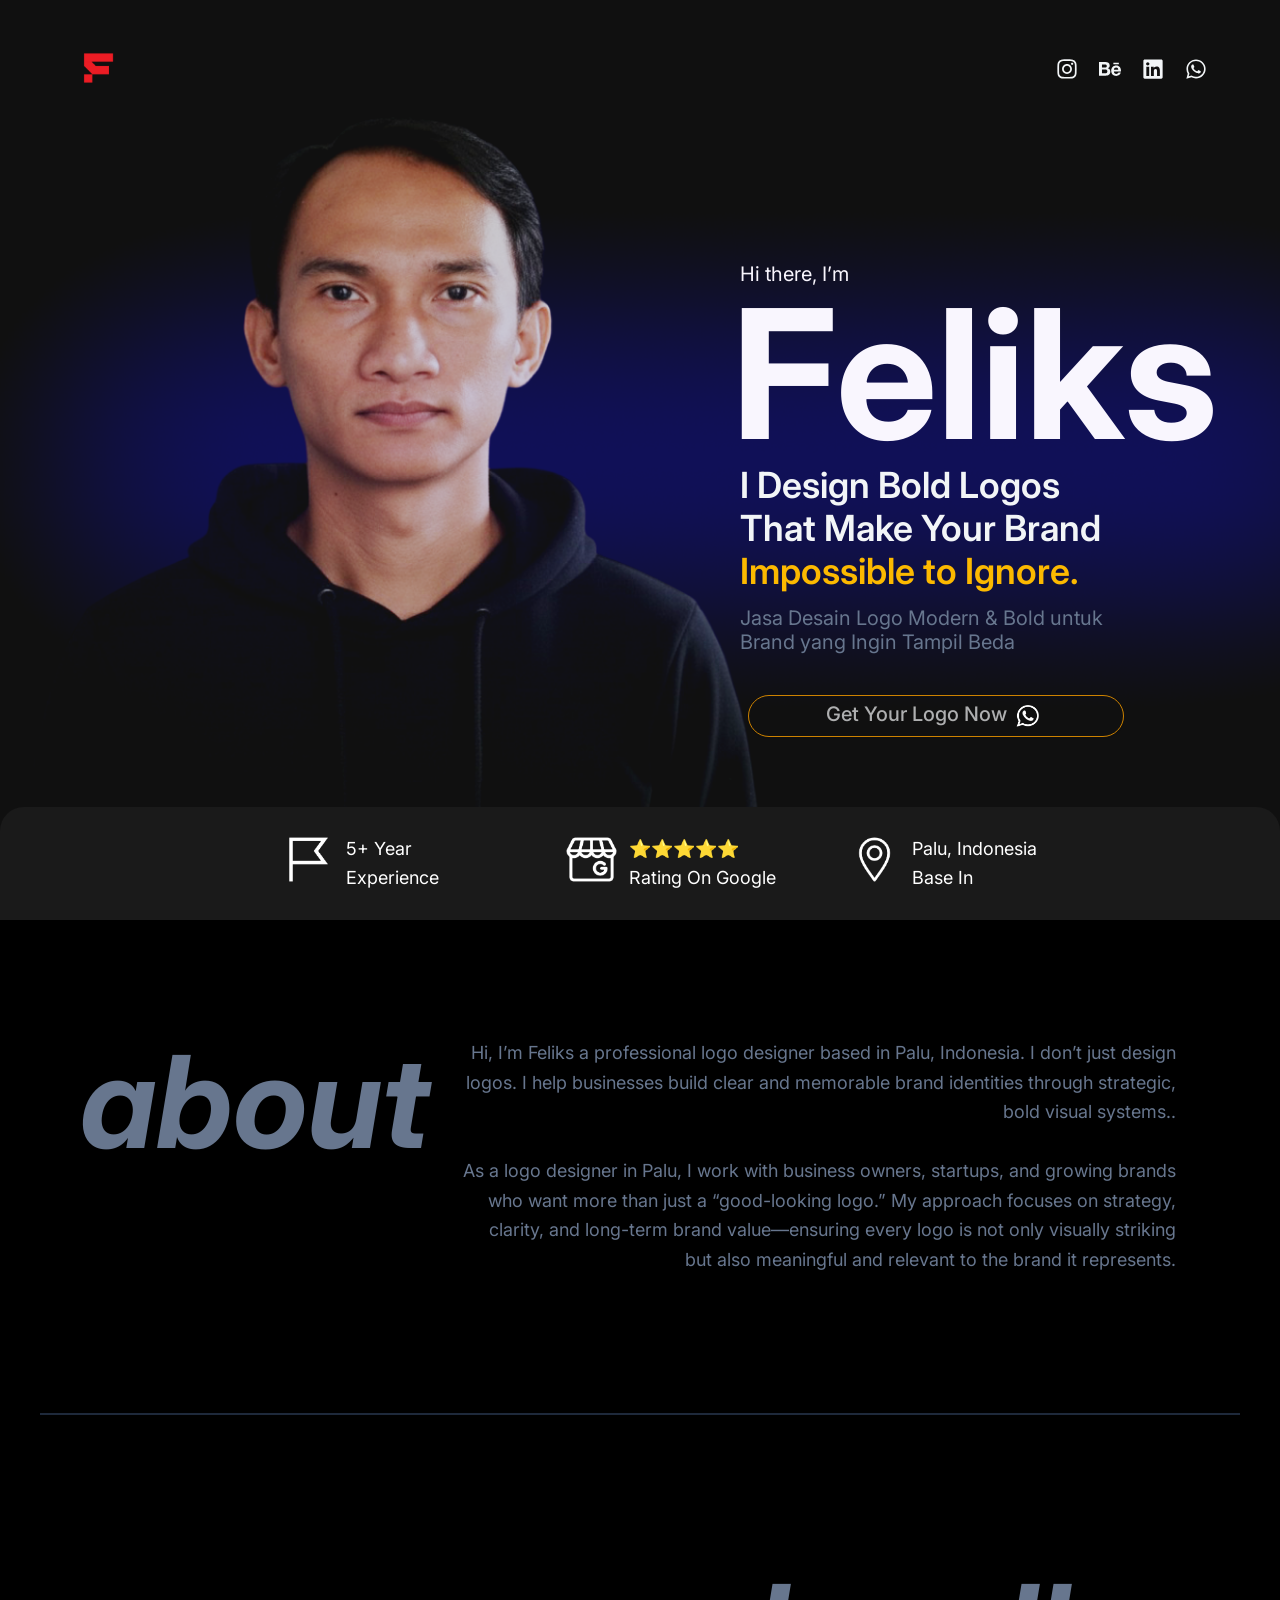
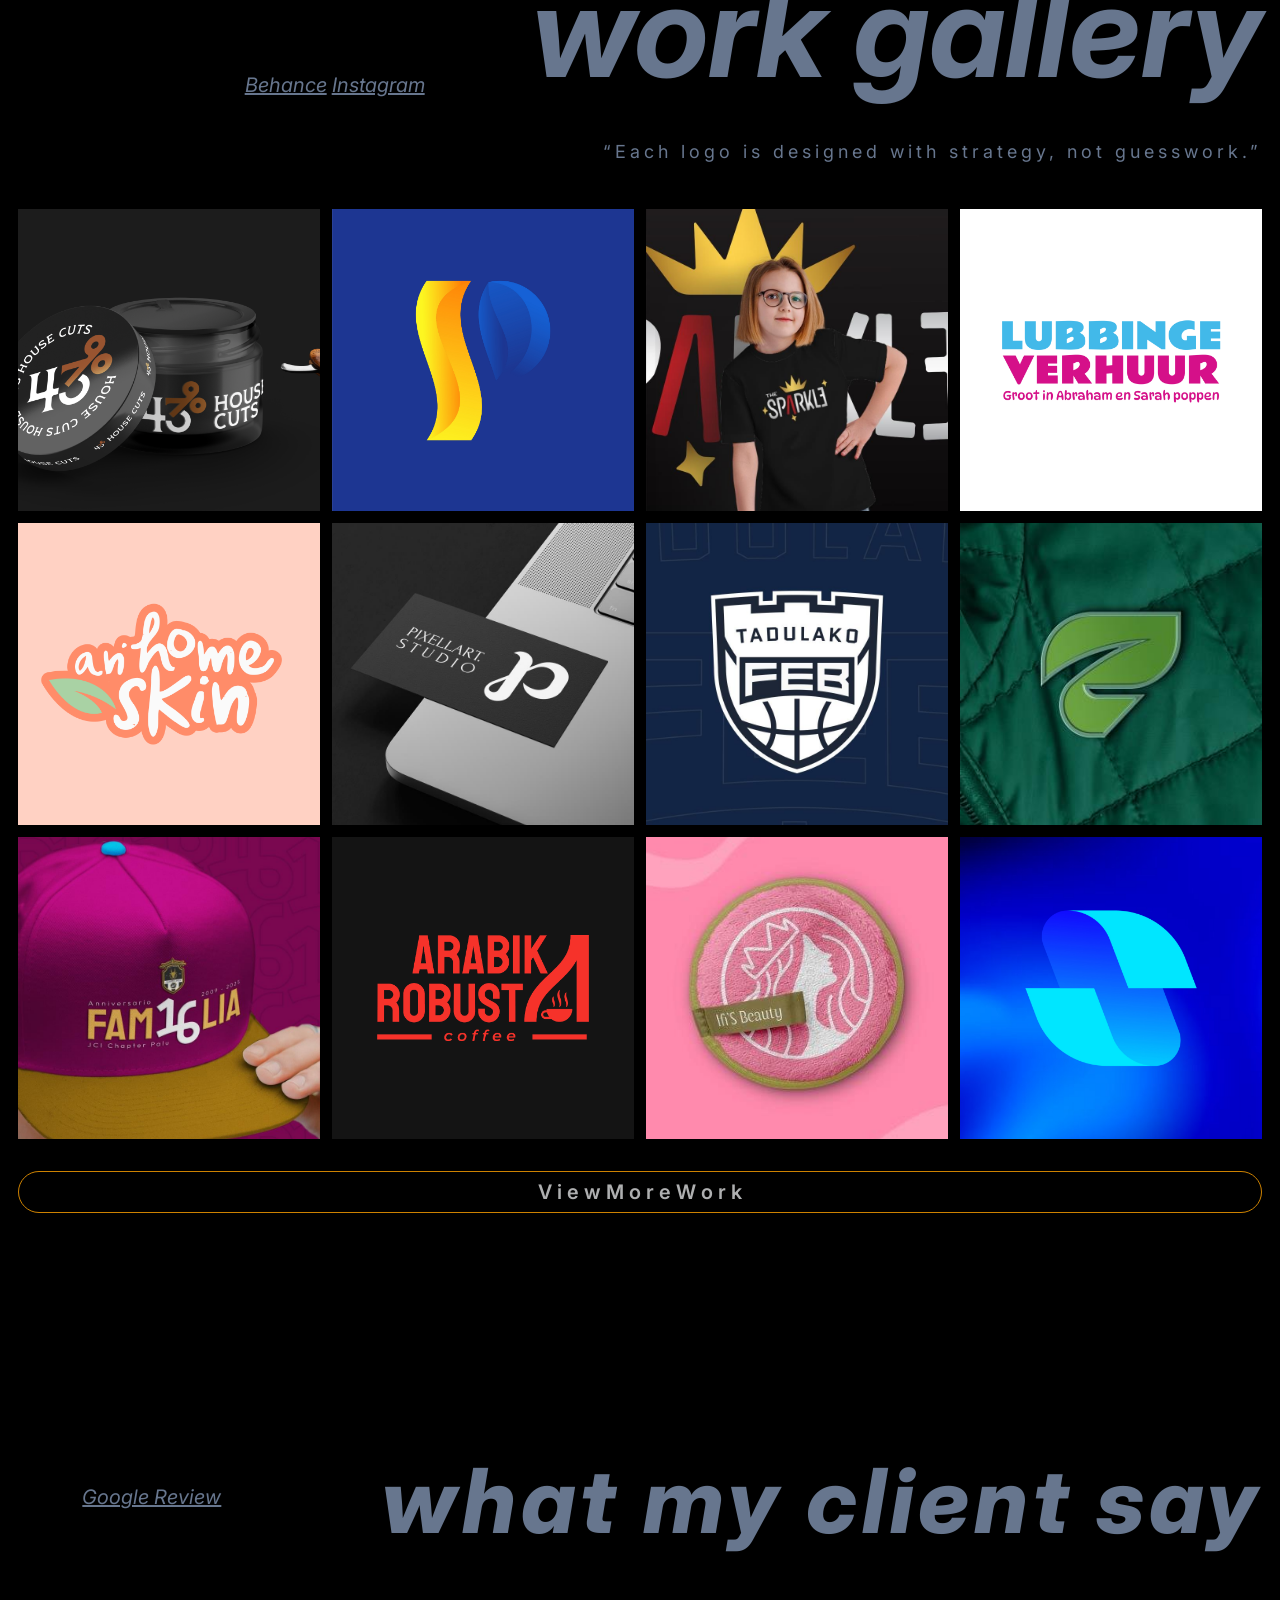
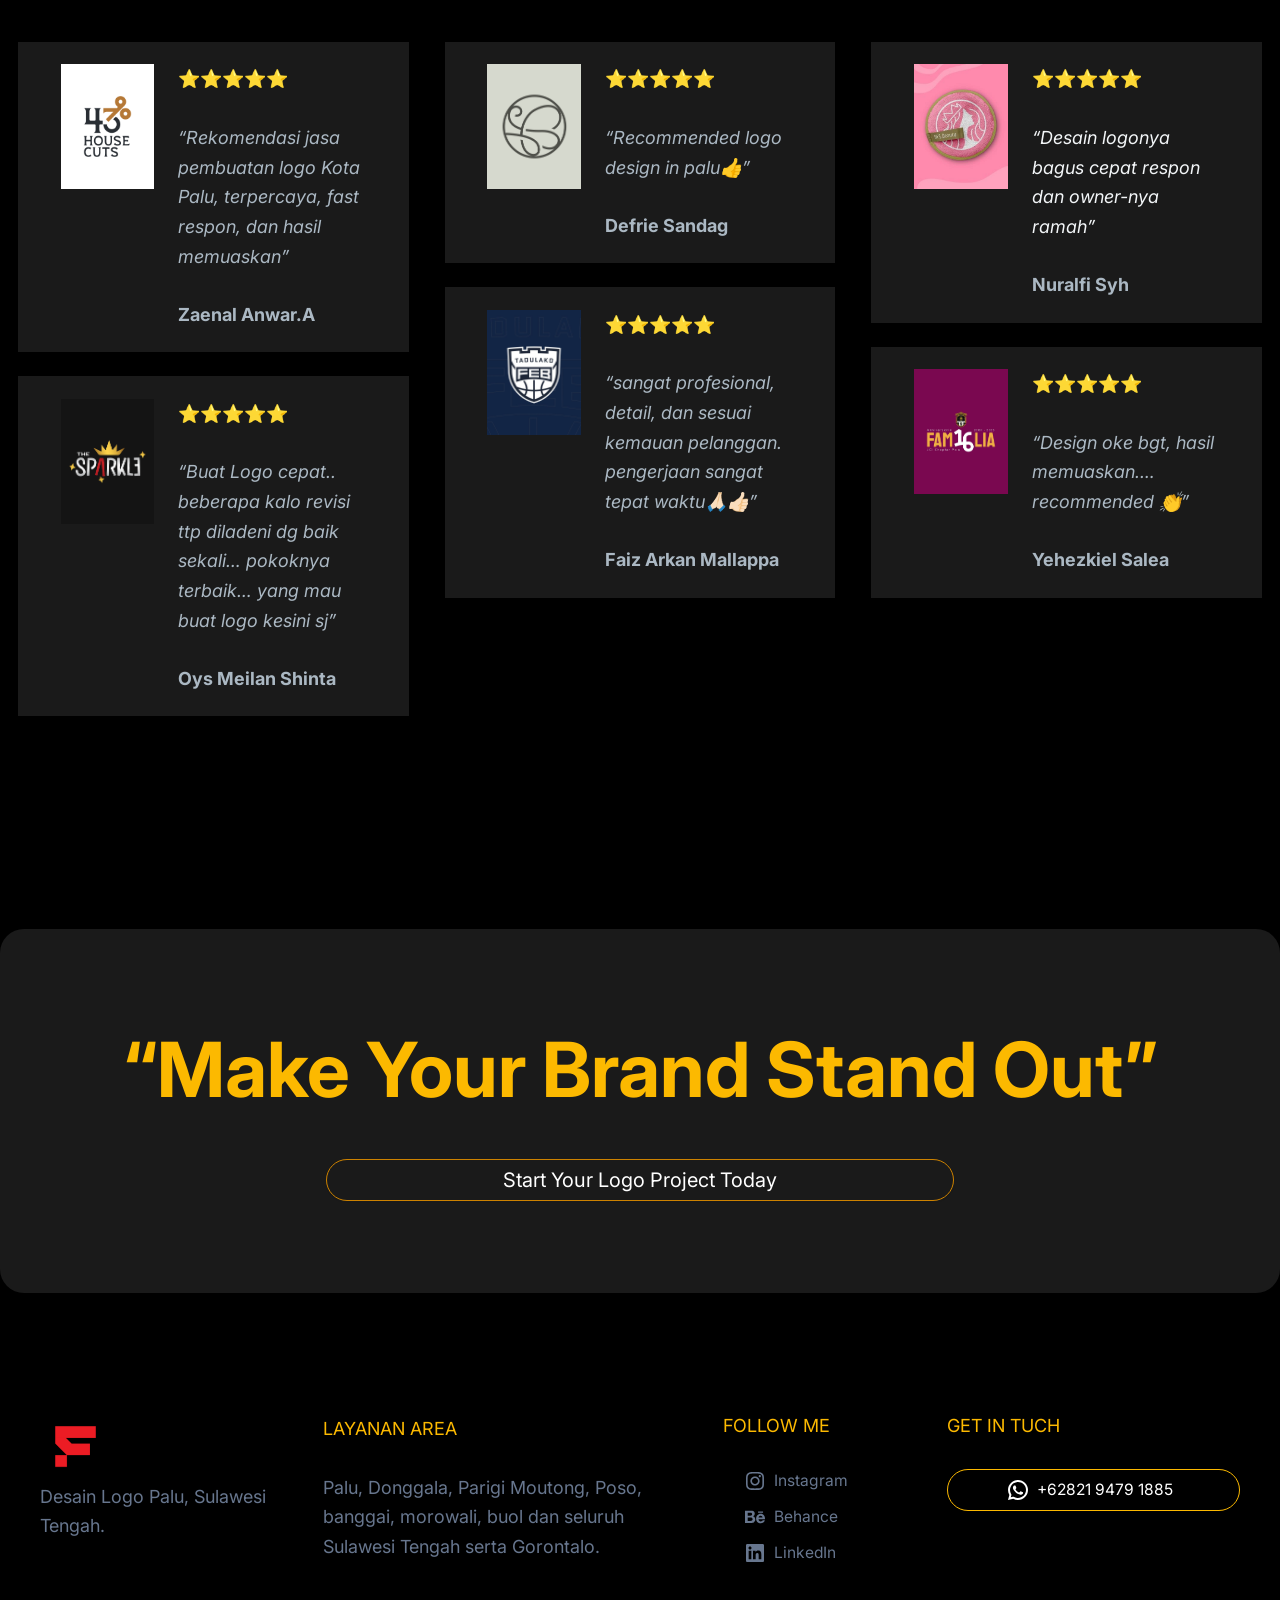
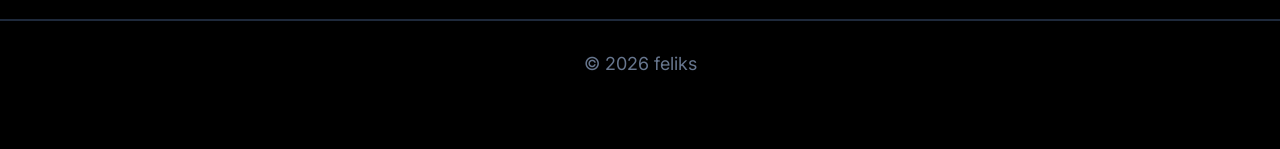
==== index.html @ 18ea3a6a "update index header margin" ====
<!DOCTYPE html>
<html lang="id-ID">

<!-- Mirrored from localhost/fel/ by HTTrack Website Copier/3.x [XR&CO'2014], Fri, 15 May 2026 23:50:57 GMT -->
<!-- Added by HTTrack --><meta http-equiv="content-type" content="text/html;charset=UTF-8" /><!-- /Added by HTTrack -->
<head>
	<meta charset="UTF-8"/>
	<meta name="viewport" content="width=device-width, initial-scale=1">

	<title>Jasa Desain Logo Palu | Modern, Simple & Bold | Feliks.id</title>
	
	<link rel="icon" href="/favicon.ico" sizes="any"/>
	<link rel="icon" type="image/svg+xml" href="/favicon.svg"/>
	<link rel="icon" type="image/png" sizes="32x32" href="/favicon-32x32.png" />
	<link rel="apple-touch-icon" sizes="180x180" href="/apple-touch-icon.png"/>
	<link rel="manifest" href="/site.webmanifest" />

	
	<meta name="google-site-verification" content="_glRzUdiRxlhLn7UKqgTKcojafdzuoWqF9M8leuVPno" />
	<meta name="theme-color" content="#C40018">

	<meta name="author" content="Feliks.id" />
	<meta name="application-name" content="Feliks.id" />
	<meta name="apple-mobile-web-app-title" content="Feliks.id" />
		
	<link rel="profile" href="https://gmpg.org/xfn/11"> 
	
<meta name='robots' content='max-image-preview:large' />
<link rel='dns-prefetch' href='http://fonts.googleapis.com/' />
<link href='https://fonts.googleapis.com/' rel='preconnect' />
<link href='https://fonts.gstatic.com/' crossorigin='anonymous' rel='preconnect' />
<link rel="alternate" type="application/rss+xml" title="feliks &raquo; Feed" href="#" />
<link rel="alternate" type="application/rss+xml" title="feliks &raquo; Comments Feed" href="#" />
<link rel="alternate" title="oEmbed (JSON)" type="application/json+oembed" href="wp-json/oembed/1.0/embed4f77.json?url=http%3A%2F%2Flocalhost%2Ffel%2F" />
<link rel="alternate" title="oEmbed (XML)" type="text/xml+oembed" href="wp-json/oembed/1.0/embedbe09?url=http%3A%2F%2Flocalhost%2Ffel%2F&amp;format=xml" />
<style id='wp-img-auto-sizes-contain-inline-css'>
img:is([sizes=auto i],[sizes^="auto," i]){contain-intrinsic-size:3000px 1500px}
/*# sourceURL=wp-img-auto-sizes-contain-inline-css */
</style>
<link rel='stylesheet' id='astra-theme-css-css' href='wp-content/themes/astra/assets/css/minified/main.min3940.css?ver=4.13.1' media='all' />
<style id='astra-theme-css-inline-css'>
:root{--ast-post-nav-space:0;--ast-container-default-xlg-padding:2.5em;--ast-container-default-lg-padding:2.5em;--ast-container-default-slg-padding:2em;--ast-container-default-md-padding:2.5em;--ast-container-default-sm-padding:2.5em;--ast-container-default-xs-padding:2.4em;--ast-container-default-xxs-padding:1.8em;--ast-code-block-background:#ECEFF3;--ast-comment-inputs-background:#F9FAFB;--ast-normal-container-width:1200px;--ast-narrow-container-width:750px;--ast-blog-title-font-weight:600;--ast-blog-meta-weight:600;--ast-global-color-primary:var(--ast-global-color-4);--ast-global-color-secondary:var(--ast-global-color-5);--ast-global-color-alternate-background:var(--ast-global-color-6);--ast-global-color-subtle-background:var(--ast-global-color-7);--ast-bg-style-guide:var( --ast-global-color-secondary,var(--ast-global-color-5) );--ast-shadow-style-guide:0px 0px 4px 0 #00000057;--ast-global-dark-bg-style:#fff;--ast-global-dark-lfs:#fbfbfb;--ast-widget-bg-color:#fafafa;--ast-wc-container-head-bg-color:#fbfbfb;--ast-title-layout-bg:#eeeeee;--ast-search-border-color:#e7e7e7;--ast-lifter-hover-bg:#e6e6e6;--ast-gallery-block-color:#000;--srfm-color-input-label:var(--ast-global-color-2);}html{font-size:112.5%;}a{color:var(--ast-global-color-3);}a:hover,a:focus{color:#e28700;}body,button,input,select,textarea,.ast-button,.ast-custom-button{font-family:'Inter',sans-serif;font-weight:inherit;font-size:18px;font-size:1rem;line-height:var(--ast-body-line-height,1.65);}blockquote{color:var(--ast-global-color-3);}h1,h2,h3,h4,h5,h6,.entry-content :where(h1,h2,h3,h4,h5,h6),.site-title,.site-title a{font-family:'Inter',sans-serif;font-weight:600;}.site-title{font-size:35px;font-size:1.9444444444444rem;display:none;}header .custom-logo-link img{max-width:51px;width:51px;}.astra-logo-svg{width:51px;}.site-header .site-description{font-size:15px;font-size:0.83333333333333rem;display:none;}.entry-title{font-size:20px;font-size:1.1111111111111rem;}.ast-blog-single-element.ast-taxonomy-container a{font-size:14px;font-size:0.77777777777778rem;}.ast-blog-meta-container{font-size:13px;font-size:0.72222222222222rem;}.archive .ast-article-post .ast-article-inner,.blog .ast-article-post .ast-article-inner,.archive .ast-article-post .ast-article-inner:hover,.blog .ast-article-post .ast-article-inner:hover{border-top-left-radius:6px;border-top-right-radius:6px;border-bottom-right-radius:6px;border-bottom-left-radius:6px;overflow:hidden;}h1,.entry-content :where(h1){font-size:64px;font-size:3.5555555555556rem;font-weight:600;font-family:'Inter',sans-serif;line-height:1.4em;}h2,.entry-content :where(h2){font-size:48px;font-size:2.6666666666667rem;font-weight:500;font-family:'Inter',sans-serif;line-height:1.3em;}h3,.entry-content :where(h3){font-size:24px;font-size:1.3333333333333rem;font-weight:500;font-family:'Inter',sans-serif;line-height:1.3em;}h4,.entry-content :where(h4){font-size:20px;font-size:1.1111111111111rem;line-height:1.2em;font-weight:600;font-family:'Inter',sans-serif;}h5,.entry-content :where(h5){font-size:18px;font-size:1rem;line-height:1.2em;font-weight:600;font-family:'Inter',sans-serif;}h6,.entry-content :where(h6){font-size:15px;font-size:0.83333333333333rem;line-height:1.25em;font-weight:600;font-family:'Inter',sans-serif;}::selection{background-color:var(--ast-global-color-0);color:#ffffff;}body,h1,h2,h3,h4,h5,h6,.entry-title a,.entry-content :where(h1,h2,h3,h4,h5,h6){color:var(--ast-global-color-3);}.tagcloud a:hover,.tagcloud a:focus,.tagcloud a.current-item{color:#ffffff;border-color:var(--ast-global-color-3);background-color:var(--ast-global-color-3);}input:focus,input[type="text"]:focus,input[type="email"]:focus,input[type="url"]:focus,input[type="password"]:focus,input[type="reset"]:focus,input[type="search"]:focus,textarea:focus{border-color:var(--ast-global-color-3);}input[type="radio"]:checked,input[type=reset],input[type="checkbox"]:checked,input[type="checkbox"]:hover:checked,input[type="checkbox"]:focus:checked,input[type=range]::-webkit-slider-thumb{border-color:var(--ast-global-color-3);background-color:var(--ast-global-color-3);box-shadow:none;}.site-footer a:hover + .post-count,.site-footer a:focus + .post-count{background:var(--ast-global-color-3);border-color:var(--ast-global-color-3);}.single .nav-links .nav-previous,.single .nav-links .nav-next{color:var(--ast-global-color-3);}.entry-meta,.entry-meta *{line-height:1.45;color:var(--ast-global-color-3);font-weight:600;}.entry-meta a:not(.ast-button):hover,.entry-meta a:not(.ast-button):hover *,.entry-meta a:not(.ast-button):focus,.entry-meta a:not(.ast-button):focus *,.page-links > .page-link,.page-links .page-link:hover,.post-navigation a:hover{color:#e28700;}#cat option,.secondary .calendar_wrap thead a,.secondary .calendar_wrap thead a:visited{color:var(--ast-global-color-3);}.secondary .calendar_wrap #today,.ast-progress-val span{background:var(--ast-global-color-3);}.secondary a:hover + .post-count,.secondary a:focus + .post-count{background:var(--ast-global-color-3);border-color:var(--ast-global-color-3);}.calendar_wrap #today > a{color:#ffffff;}.page-links .page-link,.single .post-navigation a{color:var(--ast-global-color-3);}.ast-search-menu-icon .search-form button.search-submit{padding:0 4px;}.ast-search-menu-icon form.search-form{padding-right:0;}.ast-header-search .ast-search-menu-icon.ast-dropdown-active .search-form,.ast-header-search .ast-search-menu-icon.ast-dropdown-active .search-field:focus{transition:all 0.2s;}.search-form input.search-field:focus{outline:none;}.ast-mobile-header-content .ast-builder-layout-element:not(.ast-builder-menu):not(.ast-header-divider-element),.ast-mobile-popup-content .ast-builder-layout-element:not(.ast-builder-menu):not(.ast-header-divider-element){padding:15px 20px;}.ast-search-menu-icon .search-form button.search-submit:focus,.ast-theme-transparent-header .ast-header-search .ast-dropdown-active .ast-icon,.ast-theme-transparent-header .ast-inline-search .search-field:focus .ast-icon{color:var(--ast-global-color-1);}.ast-desktop .ast-header-search .slide-search .search-form{border:2px solid var(--ast-global-color-0);}.ast-header-search .slide-search .search-field{background-color:var(--ast-global-dark-bg-style);}.ast-archive-title{color:var(--ast-global-color-2);}.widget-title{font-size:25px;font-size:1.3888888888889rem;color:var(--ast-global-color-2);}.ast-single-post .entry-content a,.ast-comment-content a:not(.ast-comment-edit-reply-wrap a){text-decoration:underline;}.ast-single-post .entry-content .uagb-tab a,.ast-single-post .entry-content .uagb-ifb-cta a,.ast-single-post .entry-content .uabb-module-content a,.ast-single-post .entry-content .uagb-post-grid a,.ast-single-post .entry-content .uagb-timeline a,.ast-single-post .entry-content .uagb-toc__wrap a,.ast-single-post .entry-content .uagb-taxomony-box a,.entry-content .wp-block-latest-posts > li > a,.ast-single-post .entry-content .wp-block-file__button,a.ast-post-filter-single,.ast-single-post .ast-comment-content .comment-reply-link,.ast-single-post .ast-comment-content .comment-edit-link{text-decoration:none;}.ast-search-menu-icon.slide-search a:focus-visible:focus-visible,.astra-search-icon:focus-visible,#close:focus-visible,a:focus-visible,.ast-menu-toggle:focus-visible,.site .skip-link:focus-visible,.wp-block-loginout input:focus-visible,.wp-block-search.wp-block-search__button-inside .wp-block-search__inside-wrapper,.ast-header-navigation-arrow:focus-visible,.ast-orders-table__row .ast-orders-table__cell:focus-visible,a#ast-apply-coupon:focus-visible,#ast-apply-coupon:focus-visible,#close:focus-visible,.button.search-submit:focus-visible,#search_submit:focus,.normal-search:focus-visible,.ast-header-account-wrap:focus-visible,.astra-cart-drawer-close:focus,.ast-single-variation:focus,.ast-button:focus,.ast-builder-button-wrap:has(.ast-custom-button-link:focus),.ast-builder-button-wrap .ast-custom-button-link:focus{outline-style:dotted;outline-color:inherit;outline-width:thin;}input:focus,input[type="text"]:focus,input[type="email"]:focus,input[type="url"]:focus,input[type="password"]:focus,input[type="reset"]:focus,input[type="search"]:focus,input[type="number"]:focus,textarea:focus,.wp-block-search__input:focus,[data-section="section-header-mobile-trigger"] .ast-button-wrap .ast-mobile-menu-trigger-minimal:focus,.ast-mobile-popup-drawer.active .menu-toggle-close:focus,#ast-scroll-top:focus,#coupon_code:focus,#ast-coupon-code:focus{border-style:dotted;border-color:inherit;border-width:thin;}input{outline:none;}.site-logo-img img{ transition:all 0.2s linear;}body .ast-oembed-container *{position:absolute;top:0;width:100%;height:100%;left:0;}body .wp-block-embed-pocket-casts .ast-oembed-container *{position:unset;}.ast-single-post-featured-section + article {margin-top: 2em;}.site-content .ast-single-post-featured-section img {width: 100%;overflow: hidden;object-fit: cover;}.ast-separate-container .site-content .ast-single-post-featured-section + article {margin-top: -80px;z-index: 9;position: relative;border-radius: 4px;}@media (min-width: 922px) {.ast-no-sidebar .site-content .ast-article-image-container--wide {margin-left: -120px;margin-right: -120px;max-width: unset;width: unset;}.ast-left-sidebar .site-content .ast-article-image-container--wide,.ast-right-sidebar .site-content .ast-article-image-container--wide {margin-left: -10px;margin-right: -10px;}.site-content .ast-article-image-container--full {margin-left: calc( -50vw + 50%);margin-right: calc( -50vw + 50%);max-width: 100vw;width: 100vw;}.ast-left-sidebar .site-content .ast-article-image-container--full,.ast-right-sidebar .site-content .ast-article-image-container--full {margin-left: -10px;margin-right: -10px;max-width: inherit;width: auto;}}.site > .ast-single-related-posts-container {margin-top: 0;}@media (min-width: 922px) {.ast-desktop .ast-container--narrow {max-width: var(--ast-narrow-container-width);margin: 0 auto;}}input[type="text"],input[type="number"],input[type="email"],input[type="url"],input[type="password"],input[type="search"],input[type=reset],input[type=tel],input[type=date],select,textarea{font-size:16px;font-style:normal;font-weight:400;line-height:24px;width:100%;padding:12px 16px;border-radius:4px;box-shadow:0px 1px 2px 0px rgba(0,0,0,0.05);color:var(--ast-form-input-text,#475569);}input[type="text"],input[type="number"],input[type="email"],input[type="url"],input[type="password"],input[type="search"],input[type=reset],input[type=tel],input[type=date],select{height:40px;}input[type="date"]{border-width:1px;border-style:solid;border-color:var(--ast-border-color);background:var( --ast-global-color-secondary,var(--ast-global-color-5) );}input[type="text"]:focus,input[type="number"]:focus,input[type="email"]:focus,input[type="url"]:focus,input[type="password"]:focus,input[type="search"]:focus,input[type=reset]:focus,input[type="tel"]:focus,input[type="date"]:focus,select:focus,textarea:focus{border-color:#046BD2;box-shadow:none;outline:none;color:var(--ast-form-input-focus-text,#475569);}label,legend{color:var(--ast-global-color-2,#111827 );font-size:14px;font-style:normal;font-weight:500;line-height:20px;}select{padding:6px 10px;}fieldset{padding:30px;border-radius:4px;}button,.ast-button,.button,input[type="button"],input[type="reset"],input[type="submit"],a:where(.wp-block-button__link){border-radius:4px;box-shadow:0px 1px 2px 0px rgba(0,0,0,0.05);}:root{--ast-comment-inputs-background:#FFF;}::placeholder{color:var(--ast-form-field-color,#9CA3AF);}::-ms-input-placeholder{color:var(--ast-form-field-color,#9CA3AF);}@media (max-width:921.9px){#ast-desktop-header{display:none;}}@media (min-width:922px){#ast-mobile-header{display:none;}}.wp-block-buttons.aligncenter{justify-content:center;}@media (max-width:921px){.ast-theme-transparent-header #primary,.ast-theme-transparent-header #secondary{padding:0;}}@media (max-width:921px){.ast-plain-container.ast-no-sidebar #primary{padding:0;}}.ast-plain-container.ast-no-sidebar #primary{margin-top:0;margin-bottom:0;}.wp-block-button.is-style-outline .wp-block-button__link{border-color:#cecb18;border-top-width:1px;border-right-width:1px;border-bottom-width:1px;border-left-width:1px;}div.wp-block-button.is-style-outline > .wp-block-button__link:not(.has-text-color),div.wp-block-button.wp-block-button__link.is-style-outline:not(.has-text-color){color:#cecb18;}.wp-block-button.is-style-outline .wp-block-button__link:hover,.wp-block-buttons .wp-block-button.is-style-outline .wp-block-button__link:focus,.wp-block-buttons .wp-block-button.is-style-outline > .wp-block-button__link:not(.has-text-color):hover,.wp-block-buttons .wp-block-button.wp-block-button__link.is-style-outline:not(.has-text-color):hover{color:var(--ast-global-color-2);background-color:#ffba00;border-color:#ffba00;}.post-page-numbers.current .page-link,.ast-pagination .page-numbers.current{color:#ffffff;border-color:var(--ast-global-color-0);background-color:var(--ast-global-color-0);}.wp-block-button.is-style-outline .wp-block-button__link{border-top-width:1px;border-right-width:1px;border-bottom-width:1px;border-left-width:1px;}.wp-block-buttons .wp-block-button.is-style-outline .wp-block-button__link.wp-element-button,.ast-outline-button,.wp-block-uagb-buttons-child .uagb-buttons-repeater.ast-outline-button{border-color:#cd8200;border-top-width:1px;border-right-width:1px;border-bottom-width:1px;border-left-width:1px;font-family:inherit;font-weight:600;font-size:20px;font-size:1.1111111111111rem;line-height:1em;padding-top:10px;padding-right:20px;padding-bottom:10px;padding-left:20px;border-top-left-radius:30px;border-top-right-radius:30px;border-bottom-right-radius:30px;border-bottom-left-radius:30px;}.wp-block-buttons .wp-block-button.is-style-outline > .wp-block-button__link:not(.has-text-color),.wp-block-buttons .wp-block-button.wp-block-button__link.is-style-outline:not(.has-text-color),.ast-outline-button{color:#aeafb0;}.wp-block-button.is-style-outline .wp-block-button__link:hover,.wp-block-buttons .wp-block-button.is-style-outline .wp-block-button__link:focus,.wp-block-buttons .wp-block-button.is-style-outline > .wp-block-button__link:not(.has-text-color):hover,.wp-block-buttons .wp-block-button.wp-block-button__link.is-style-outline:not(.has-text-color):hover,.ast-outline-button:hover,.ast-outline-button:focus,.wp-block-uagb-buttons-child .uagb-buttons-repeater.ast-outline-button:hover,.wp-block-uagb-buttons-child .uagb-buttons-repeater.ast-outline-button:focus{color:var(--ast-global-color-8);background-color:#f5ba07;border-color:#ffba00;}.ast-single-post .entry-content a.ast-outline-button,.ast-single-post .entry-content .is-style-outline>.wp-block-button__link{text-decoration:none;}.wp-block-button .wp-block-button__link.wp-element-button.is-style-outline:not(.has-background),.wp-block-button.is-style-outline>.wp-block-button__link.wp-element-button:not(.has-background),.ast-outline-button{background-color:transparent;}.uagb-buttons-repeater.ast-outline-button{border-radius:9999px;}.entry-content[data-ast-blocks-layout] > figure{margin-bottom:1em;}h1.widget-title{font-weight:600;}h2.widget-title{font-weight:500;}h3.widget-title{font-weight:500;}body .wp-block-cover:not(.has-text-color.has-link-color) p{color:var(--ast-global-color-3);}#page{display:flex;flex-direction:column;min-height:100vh;}.ast-404-layout-1 h1.page-title{color:var(--ast-global-color-2);}.single .post-navigation a{line-height:1em;height:inherit;}.error-404 .page-sub-title{font-size:1.5rem;font-weight:inherit;}.search .site-content .content-area .search-form{margin-bottom:0;}#page .site-content{flex-grow:1;}.widget{margin-bottom:1.25em;}#secondary li{line-height:1.5em;}#secondary .wp-block-group h2{margin-bottom:0.7em;}#secondary h2{font-size:1.7rem;}.ast-separate-container .ast-article-post,.ast-separate-container .ast-article-single,.ast-separate-container .comment-respond{padding:3em;}.ast-separate-container .ast-article-single .ast-article-single{padding:0;}.ast-article-single .wp-block-post-template-is-layout-grid{padding-left:0;}.ast-separate-container .comments-title,.ast-narrow-container .comments-title{padding:1.5em 2em;}.ast-page-builder-template .comment-form-textarea,.ast-comment-formwrap .ast-grid-common-col{padding:0;}.ast-comment-formwrap{padding:0;display:inline-flex;column-gap:20px;width:100%;margin-left:0;margin-right:0;}.comments-area textarea#comment:focus,.comments-area textarea#comment:active,.comments-area .ast-comment-formwrap input[type="text"]:focus,.comments-area .ast-comment-formwrap input[type="text"]:active {box-shadow:none;outline:none;}.archive.ast-page-builder-template .entry-header{margin-top:2em;}.ast-page-builder-template .ast-comment-formwrap{width:100%;}.entry-title{margin-bottom:0.6em;}.ast-archive-description p{font-size:inherit;font-weight:inherit;line-height:inherit;}.ast-separate-container .ast-comment-list li.depth-1,.hentry{margin-bottom:1.5em;}.site-content section.ast-archive-description{margin-bottom:2em;}@media (min-width:921px){.ast-left-sidebar.ast-page-builder-template #secondary,.archive.ast-right-sidebar.ast-page-builder-template .site-main{padding-left:20px;padding-right:20px;}}@media (max-width:544px){.ast-comment-formwrap.ast-row{column-gap:10px;display:inline-block;}#ast-commentform .ast-grid-common-col{position:relative;width:100%;}}@media (min-width:1201px){.ast-separate-container .ast-article-post,.ast-separate-container .ast-article-single,.ast-separate-container .ast-author-box,.ast-separate-container .ast-404-layout-1,.ast-separate-container .no-results{padding:3em;}}@media (max-width:921px){.ast-left-sidebar #content > .ast-container{display:flex;flex-direction:column-reverse;width:100%;}}@media (min-width:922px){.ast-separate-container.ast-right-sidebar #primary,.ast-separate-container.ast-left-sidebar #primary{border:0;}.search-no-results.ast-separate-container #primary{margin-bottom:4em;}}.wp-block-button .wp-block-button__link{color:#f3d80f;}.wp-block-button .wp-block-button__link:hover,.wp-block-button .wp-block-button__link:focus{color:var(--ast-global-color-2);background-color:#ffba00;border-color:#ffba00;}.wp-block-button .wp-block-button__link,.wp-block-search .wp-block-search__button,body .wp-block-file .wp-block-file__button{border-style:solid;border-top-width:1px;border-right-width:1px;border-left-width:1px;border-bottom-width:1px;border-color:#cecb18;background-color:transparent;color:#f3d80f;font-family:inherit;font-weight:600;line-height:1em;font-size:20px;font-size:1.1111111111111rem;border-top-left-radius:3px;border-top-right-radius:3px;border-bottom-right-radius:3px;border-bottom-left-radius:3px;padding-top:10px;padding-right:20px;padding-bottom:10px;padding-left:20px;}.ast-single-post .entry-content .wp-block-button .wp-block-button__link,.ast-single-post .entry-content .wp-block-search .wp-block-search__button,body .entry-content .wp-block-file .wp-block-file__button{text-decoration:none;}.menu-toggle,button,.ast-button,.ast-custom-button,.button,input#submit,input[type="button"],input[type="submit"],input[type="reset"],#comments .submit,.search .search-submit,form[CLASS*="wp-block-search__"].wp-block-search .wp-block-search__inside-wrapper .wp-block-search__button,body .wp-block-file .wp-block-file__button,.search .search-submit{border-style:solid;border-top-width:1px;border-right-width:1px;border-left-width:1px;border-bottom-width:1px;color:#f3d80f;border-color:#cecb18;background-color:transparent;padding-top:10px;padding-right:20px;padding-bottom:10px;padding-left:20px;font-family:inherit;font-weight:600;font-size:20px;font-size:1.1111111111111rem;line-height:1em;border-top-left-radius:3px;border-top-right-radius:3px;border-bottom-right-radius:3px;border-bottom-left-radius:3px;}button:focus,.menu-toggle:hover,button:hover,.ast-button:hover,.ast-custom-button:hover .button:hover,.ast-custom-button:hover ,input[type=reset]:hover,input[type=reset]:focus,input#submit:hover,input#submit:focus,input[type="button"]:hover,input[type="button"]:focus,input[type="submit"]:hover,input[type="submit"]:focus,form[CLASS*="wp-block-search__"].wp-block-search .wp-block-search__inside-wrapper .wp-block-search__button:hover,form[CLASS*="wp-block-search__"].wp-block-search .wp-block-search__inside-wrapper .wp-block-search__button:focus,body .wp-block-file .wp-block-file__button:hover,body .wp-block-file .wp-block-file__button:focus{color:var(--ast-global-color-2);background-color:#ffba00;border-color:#ffba00;}form[CLASS*="wp-block-search__"].wp-block-search .wp-block-search__inside-wrapper .wp-block-search__button.has-icon{padding-top:calc(10px - 3px);padding-right:calc(20px - 3px);padding-bottom:calc(10px - 3px);padding-left:calc(20px - 3px);}@media (max-width:921px){.ast-mobile-header-stack .main-header-bar .ast-search-menu-icon{display:inline-block;}.ast-header-break-point.ast-header-custom-item-outside .ast-mobile-header-stack .main-header-bar .ast-search-icon{margin:0;}.ast-comment-avatar-wrap img{max-width:2.5em;}.ast-comment-meta{padding:0 1.8888em 1.3333em;}}@media (min-width:544px){.ast-container{max-width:100%;}}@media (max-width:544px){.ast-separate-container .ast-article-post,.ast-separate-container .ast-article-single,.ast-separate-container .comments-title,.ast-separate-container .ast-archive-description{padding:1.5em 1em;}.ast-separate-container #content .ast-container{padding-left:0.54em;padding-right:0.54em;}.ast-separate-container .ast-comment-list .bypostauthor{padding:.5em;}.ast-search-menu-icon.ast-dropdown-active .search-field{width:170px;}} #ast-mobile-header .ast-site-header-cart-li a{pointer-events:none;}.ast-separate-container{background-color:var(--ast-global-color-8);background-image:none;}@media (max-width:921px){.site-title{display:none;}.site-header .site-description{display:none;}}@media (max-width:544px){.site-title{display:none;}.site-header .site-description{display:none;}}@media (max-width:921px){html{font-size:102.6%;}}@media (max-width:544px){html{font-size:102.6%;}}@media (min-width:922px){.ast-container{max-width:1240px;}}@media (min-width:922px){.site-content .ast-container{display:flex;}}@media (max-width:921px){.site-content .ast-container{flex-direction:column;}}.entry-content :where(h1,h2,h3,h4,h5,h6){clear:none;}@media (min-width:922px){.main-header-menu .sub-menu .menu-item.ast-left-align-sub-menu:hover > .sub-menu,.main-header-menu .sub-menu .menu-item.ast-left-align-sub-menu.focus > .sub-menu{margin-left:-0px;}}.entry-content li > p{margin-bottom:0;}.site .comments-area{padding-bottom:2em;margin-top:2em;}.wp-block-file {display: flex;align-items: center;flex-wrap: wrap;justify-content: space-between;}.wp-block-pullquote {border: none;}.wp-block-pullquote blockquote::before {content: "\201D";font-family: "Helvetica",sans-serif;display: flex;transform: rotate( 180deg );font-size: 6rem;font-style: normal;line-height: 1;font-weight: bold;align-items: center;justify-content: center;}.has-text-align-right > blockquote::before {justify-content: flex-start;}.has-text-align-left > blockquote::before {justify-content: flex-end;}figure.wp-block-pullquote.is-style-solid-color blockquote {max-width: 100%;text-align: inherit;}:root {--wp--custom--ast-default-block-top-padding: 100px;--wp--custom--ast-default-block-right-padding: 80px;--wp--custom--ast-default-block-bottom-padding: 100px;--wp--custom--ast-default-block-left-padding: 80px;--wp--custom--ast-container-width: 1200px;--wp--custom--ast-content-width-size: 1200px;--wp--custom--ast-wide-width-size: calc(1200px + var(--wp--custom--ast-default-block-left-padding) + var(--wp--custom--ast-default-block-right-padding));}.ast-narrow-container {--wp--custom--ast-content-width-size: 750px;--wp--custom--ast-wide-width-size: 750px;}@media(max-width: 921px) {:root {--wp--custom--ast-default-block-top-padding: 50px;--wp--custom--ast-default-block-right-padding: 50px;--wp--custom--ast-default-block-bottom-padding: 50px;--wp--custom--ast-default-block-left-padding: 50px;}}@media(max-width: 544px) {:root {--wp--custom--ast-default-block-top-padding: 50px;--wp--custom--ast-default-block-right-padding: 30px;--wp--custom--ast-default-block-bottom-padding: 50px;--wp--custom--ast-default-block-left-padding: 30px;}}.entry-content > .wp-block-group,.entry-content > .wp-block-cover,.entry-content > .wp-block-columns {padding-top: var(--wp--custom--ast-default-block-top-padding);padding-right: var(--wp--custom--ast-default-block-right-padding);padding-bottom: var(--wp--custom--ast-default-block-bottom-padding);padding-left: var(--wp--custom--ast-default-block-left-padding);}.ast-plain-container.ast-no-sidebar .entry-content > .alignfull,.ast-page-builder-template .ast-no-sidebar .entry-content > .alignfull {margin-left: calc( -50vw + 50%);margin-right: calc( -50vw + 50%);max-width: 100vw;width: 100vw;}.ast-plain-container.ast-no-sidebar .entry-content .alignfull .alignfull,.ast-page-builder-template.ast-no-sidebar .entry-content .alignfull .alignfull,.ast-plain-container.ast-no-sidebar .entry-content .alignfull .alignwide,.ast-page-builder-template.ast-no-sidebar .entry-content .alignfull .alignwide,.ast-plain-container.ast-no-sidebar .entry-content .alignwide .alignfull,.ast-page-builder-template.ast-no-sidebar .entry-content .alignwide .alignfull,.ast-plain-container.ast-no-sidebar .entry-content .alignwide .alignwide,.ast-page-builder-template.ast-no-sidebar .entry-content .alignwide .alignwide,.ast-plain-container.ast-no-sidebar .entry-content .wp-block-column .alignfull,.ast-page-builder-template.ast-no-sidebar .entry-content .wp-block-column .alignfull,.ast-plain-container.ast-no-sidebar .entry-content .wp-block-column .alignwide,.ast-page-builder-template.ast-no-sidebar .entry-content .wp-block-column .alignwide {margin-left: auto;margin-right: auto;width: 100%;}[data-ast-blocks-layout] .wp-block-separator:not(.is-style-dots) {height: 0;}[data-ast-blocks-layout] .wp-block-separator {margin: 20px auto;}[data-ast-blocks-layout] .wp-block-separator:not(.is-style-wide):not(.is-style-dots) {max-width: 100px;}[data-ast-blocks-layout] .wp-block-separator.has-background {padding: 0;}.entry-content[data-ast-blocks-layout] > * {max-width: var(--wp--custom--ast-content-width-size);margin-left: auto;margin-right: auto;}.entry-content[data-ast-blocks-layout] > .alignwide {max-width: var(--wp--custom--ast-wide-width-size);}.entry-content[data-ast-blocks-layout] .alignfull {max-width: none;}.entry-content .wp-block-columns {margin-bottom: 0;}blockquote {margin: 1.5em;border-color: rgba(0,0,0,0.05);}.wp-block-quote:not(.has-text-align-right):not(.has-text-align-center) {border-left: 5px solid rgba(0,0,0,0.05);}.has-text-align-right > blockquote,blockquote.has-text-align-right {border-right: 5px solid rgba(0,0,0,0.05);}.has-text-align-left > blockquote,blockquote.has-text-align-left {border-left: 5px solid rgba(0,0,0,0.05);}.wp-block-site-tagline,.wp-block-latest-posts .read-more {margin-top: 15px;}.wp-block-loginout p label {display: block;}.wp-block-loginout p:not(.login-remember):not(.login-submit) input {width: 100%;}.wp-block-loginout input:focus {border-color: transparent;}.wp-block-loginout input:focus {outline: thin dotted;}.entry-content .wp-block-media-text .wp-block-media-text__content {padding: 0 0 0 8%;}.entry-content .wp-block-media-text.has-media-on-the-right .wp-block-media-text__content {padding: 0 8% 0 0;}.entry-content .wp-block-media-text.has-background .wp-block-media-text__content {padding: 8%;}.entry-content .wp-block-cover:not([class*="background-color"]):not(.has-text-color.has-link-color) .wp-block-cover__inner-container,.entry-content .wp-block-cover:not([class*="background-color"]) .wp-block-cover-image-text,.entry-content .wp-block-cover:not([class*="background-color"]) .wp-block-cover-text,.entry-content .wp-block-cover-image:not([class*="background-color"]) .wp-block-cover__inner-container,.entry-content .wp-block-cover-image:not([class*="background-color"]) .wp-block-cover-image-text,.entry-content .wp-block-cover-image:not([class*="background-color"]) .wp-block-cover-text {color: var(--ast-global-color-primary,var(--ast-global-color-5));}.wp-block-loginout .login-remember input {width: 1.1rem;height: 1.1rem;margin: 0 5px 4px 0;vertical-align: middle;}.wp-block-latest-posts > li > *:first-child,.wp-block-latest-posts:not(.is-grid) > li:first-child {margin-top: 0;}.entry-content > .wp-block-buttons,.entry-content > .wp-block-uagb-buttons {margin-bottom: 1.5em;}.wp-block-search__inside-wrapper .wp-block-search__input {padding: 0 10px;color: var(--ast-global-color-3);background: var(--ast-global-color-primary,var(--ast-global-color-5));border-color: var(--ast-border-color);}.wp-block-latest-posts .read-more {margin-bottom: 1.5em;}.wp-block-search__no-button .wp-block-search__inside-wrapper .wp-block-search__input {padding-top: 5px;padding-bottom: 5px;}.wp-block-latest-posts .wp-block-latest-posts__post-date,.wp-block-latest-posts .wp-block-latest-posts__post-author {font-size: 1rem;}.wp-block-latest-posts > li > *,.wp-block-latest-posts:not(.is-grid) > li {margin-top: 12px;margin-bottom: 12px;}.ast-page-builder-template .entry-content[data-ast-blocks-layout] > .alignwide:where(:not(.uagb-is-root-container):not(.spectra-is-root-container)) > * {max-width: var(--wp--custom--ast-wide-width-size);}.ast-page-builder-template .entry-content[data-ast-blocks-layout] > .inherit-container-width > *,.ast-page-builder-template .entry-content[data-ast-blocks-layout] > *:not(.wp-block-group):where(:not(.uagb-is-root-container):not(.spectra-is-root-container)) > *,.entry-content[data-ast-blocks-layout] > .wp-block-cover .wp-block-cover__inner-container {max-width: none ;margin-left: auto;margin-right: auto;}.ast-page-builder-template .entry-content[data-ast-blocks-layout] > *,.ast-page-builder-template .entry-content[data-ast-blocks-layout] > .alignfull:where(:not(.wp-block-group):not(.uagb-is-root-container):not(.spectra-is-root-container)) > * {max-width: none;}.entry-content[data-ast-blocks-layout] .wp-block-cover:not(.alignleft):not(.alignright) {width: auto;}@media(max-width: 1200px) {.ast-separate-container .entry-content > .alignfull,.ast-separate-container .entry-content[data-ast-blocks-layout] > .alignwide,.ast-plain-container .entry-content[data-ast-blocks-layout] > .alignwide,.ast-plain-container .entry-content .alignfull {margin-left: calc(-1 * min(var(--ast-container-default-xlg-padding),20px)) ;margin-right: calc(-1 * min(var(--ast-container-default-xlg-padding),20px));}}@media(min-width: 1201px) {.ast-separate-container .entry-content > .alignfull {margin-left: calc(-1 * var(--ast-container-default-xlg-padding) );margin-right: calc(-1 * var(--ast-container-default-xlg-padding) );}.ast-separate-container .entry-content[data-ast-blocks-layout] > .alignwide,.ast-plain-container .entry-content[data-ast-blocks-layout] > .alignwide {margin-left: auto;margin-right: auto;}}@media(min-width: 921px) {.ast-separate-container .entry-content .wp-block-group.alignwide:not(.inherit-container-width) > :where(:not(.alignleft):not(.alignright)),.ast-plain-container .entry-content .wp-block-group.alignwide:not(.inherit-container-width) > :where(:not(.alignleft):not(.alignright)) {max-width: calc( var(--wp--custom--ast-content-width-size) + 80px );}.ast-plain-container.ast-right-sidebar .entry-content[data-ast-blocks-layout] .alignfull,.ast-plain-container.ast-left-sidebar .entry-content[data-ast-blocks-layout] .alignfull {margin-left: -60px;margin-right: -60px;}}@media(min-width: 544px) {.entry-content > .alignleft {margin-right: 20px;}.entry-content > .alignright {margin-left: 20px;}}@media (max-width:544px){.wp-block-columns .wp-block-column:not(:last-child){margin-bottom:20px;}.wp-block-latest-posts{margin:0;}}@media( max-width: 600px ) {.entry-content .wp-block-media-text .wp-block-media-text__content,.entry-content .wp-block-media-text.has-media-on-the-right .wp-block-media-text__content {padding: 8% 0 0;}.entry-content .wp-block-media-text.has-background .wp-block-media-text__content {padding: 8%;}}.ast-narrow-container .site-content .wp-block-uagb-image--align-full .wp-block-uagb-image__figure {max-width: 100%;margin-left: auto;margin-right: auto;}.entry-content ul,.entry-content ol {padding: revert;margin: revert;padding-left: 20px;}.entry-content ul.wc-block-product-template{padding: 0;}:root .has-ast-global-color-0-color{color:var(--ast-global-color-0);}:root .has-ast-global-color-0-background-color{background-color:var(--ast-global-color-0);}:root .wp-block-button .has-ast-global-color-0-color{color:var(--ast-global-color-0);}:root .wp-block-button .has-ast-global-color-0-background-color{background-color:var(--ast-global-color-0);}:root .has-ast-global-color-1-color{color:var(--ast-global-color-1);}:root .has-ast-global-color-1-background-color{background-color:var(--ast-global-color-1);}:root .wp-block-button .has-ast-global-color-1-color{color:var(--ast-global-color-1);}:root .wp-block-button .has-ast-global-color-1-background-color{background-color:var(--ast-global-color-1);}:root .has-ast-global-color-2-color{color:var(--ast-global-color-2);}:root .has-ast-global-color-2-background-color{background-color:var(--ast-global-color-2);}:root .wp-block-button .has-ast-global-color-2-color{color:var(--ast-global-color-2);}:root .wp-block-button .has-ast-global-color-2-background-color{background-color:var(--ast-global-color-2);}:root .has-ast-global-color-3-color{color:var(--ast-global-color-3);}:root .has-ast-global-color-3-background-color{background-color:var(--ast-global-color-3);}:root .wp-block-button .has-ast-global-color-3-color{color:var(--ast-global-color-3);}:root .wp-block-button .has-ast-global-color-3-background-color{background-color:var(--ast-global-color-3);}:root .has-ast-global-color-4-color{color:var(--ast-global-color-4);}:root .has-ast-global-color-4-background-color{background-color:var(--ast-global-color-4);}:root .wp-block-button .has-ast-global-color-4-color{color:var(--ast-global-color-4);}:root .wp-block-button .has-ast-global-color-4-background-color{background-color:var(--ast-global-color-4);}:root .has-ast-global-color-5-color{color:var(--ast-global-color-5);}:root .has-ast-global-color-5-background-color{background-color:var(--ast-global-color-5);}:root .wp-block-button .has-ast-global-color-5-color{color:var(--ast-global-color-5);}:root .wp-block-button .has-ast-global-color-5-background-color{background-color:var(--ast-global-color-5);}:root .has-ast-global-color-6-color{color:var(--ast-global-color-6);}:root .has-ast-global-color-6-background-color{background-color:var(--ast-global-color-6);}:root .wp-block-button .has-ast-global-color-6-color{color:var(--ast-global-color-6);}:root .wp-block-button .has-ast-global-color-6-background-color{background-color:var(--ast-global-color-6);}:root .has-ast-global-color-7-color{color:var(--ast-global-color-7);}:root .has-ast-global-color-7-background-color{background-color:var(--ast-global-color-7);}:root .wp-block-button .has-ast-global-color-7-color{color:var(--ast-global-color-7);}:root .wp-block-button .has-ast-global-color-7-background-color{background-color:var(--ast-global-color-7);}:root .has-ast-global-color-8-color{color:var(--ast-global-color-8);}:root .has-ast-global-color-8-background-color{background-color:var(--ast-global-color-8);}:root .wp-block-button .has-ast-global-color-8-color{color:var(--ast-global-color-8);}:root .wp-block-button .has-ast-global-color-8-background-color{background-color:var(--ast-global-color-8);}:root{--ast-global-color-0:#060097;--ast-global-color-1:#c10fff;--ast-global-color-2:#1e293b;--ast-global-color-3:#67768e;--ast-global-color-4:#f9f6fe;--ast-global-color-5:#FFFFFF;--ast-global-color-6:#F2F5F7;--ast-global-color-7:#f39e9e;--ast-global-color-8:#000000;}:root {--ast-border-color : var(--ast-global-color-6);}.ast-single-entry-banner {-js-display: flex;display: flex;flex-direction: column;justify-content: center;text-align: center;position: relative;background: var(--ast-title-layout-bg);}.ast-single-entry-banner[data-banner-layout="layout-1"] {max-width: 1200px;background: inherit;padding: 20px 0;}.ast-single-entry-banner[data-banner-width-type="custom"] {margin: 0 auto;width: 100%;}.ast-single-entry-banner + .site-content .entry-header {margin-bottom: 0;}.site .ast-author-avatar {--ast-author-avatar-size: ;}a.ast-underline-text {text-decoration: underline;}.ast-container > .ast-terms-link {position: relative;display: block;}a.ast-button.ast-badge-tax {padding: 4px 8px;border-radius: 3px;font-size: inherit;}header.entry-header{text-align:left;}header.entry-header .entry-title{font-weight:600;font-size:32px;font-size:1.7777777777778rem;}header.entry-header > *:not(:last-child){margin-bottom:10px;}header.entry-header .post-thumb-img-content{text-align:center;}header.entry-header .post-thumb img,.ast-single-post-featured-section.post-thumb img{aspect-ratio:16/9;width:100%;height:100%;}@media (max-width:921px){header.entry-header{text-align:left;}}@media (max-width:544px){header.entry-header{text-align:left;}}.ast-archive-entry-banner {-js-display: flex;display: flex;flex-direction: column;justify-content: center;text-align: center;position: relative;background: var(--ast-title-layout-bg);}.ast-archive-entry-banner[data-banner-width-type="custom"] {margin: 0 auto;width: 100%;}.ast-archive-entry-banner[data-banner-layout="layout-1"] {background: inherit;padding: 20px 0;text-align: left;}body.archive .ast-archive-description{max-width:1200px;width:100%;text-align:left;padding-top:3em;padding-right:3em;padding-bottom:3em;padding-left:3em;}body.archive .ast-archive-description .ast-archive-title,body.archive .ast-archive-description .ast-archive-title *{font-weight:600;font-size:32px;font-size:1.7777777777778rem;}body.archive .ast-archive-description > *:not(:last-child){margin-bottom:10px;}@media (max-width:921px){body.archive .ast-archive-description{text-align:left;}}@media (max-width:544px){body.archive .ast-archive-description{text-align:left;}}.ast-theme-transparent-header #masthead .site-logo-img .transparent-custom-logo .astra-logo-svg{width:150px;}.ast-theme-transparent-header #masthead .site-logo-img .transparent-custom-logo img{ max-width:150px; width:150px;}@media (max-width:921px){.ast-theme-transparent-header #masthead .site-logo-img .transparent-custom-logo .astra-logo-svg{width:120px;}.ast-theme-transparent-header #masthead .site-logo-img .transparent-custom-logo img{ max-width:120px; width:120px;}}@media (max-width:543px){.ast-theme-transparent-header #masthead .site-logo-img .transparent-custom-logo .astra-logo-svg{width:100px;}.ast-theme-transparent-header #masthead .site-logo-img .transparent-custom-logo img{ max-width:100px; width:100px;}}@media (min-width:921px){.ast-theme-transparent-header #masthead{position:absolute;left:0;right:0;}.ast-theme-transparent-header .main-header-bar,.ast-theme-transparent-header.ast-header-break-point .main-header-bar{background:none;}body.elementor-editor-active.ast-theme-transparent-header #masthead,.fl-builder-edit .ast-theme-transparent-header #masthead,body.vc_editor.ast-theme-transparent-header #masthead,body.brz-ed.ast-theme-transparent-header #masthead{z-index:0;}.ast-header-break-point.ast-replace-site-logo-transparent.ast-theme-transparent-header .custom-mobile-logo-link{display:none;}.ast-header-break-point.ast-replace-site-logo-transparent.ast-theme-transparent-header .transparent-custom-logo{display:inline-block;}.ast-theme-transparent-header .ast-above-header,.ast-theme-transparent-header .ast-above-header.ast-above-header-bar{background-image:none;background-color:transparent;}.ast-theme-transparent-header .ast-below-header,.ast-theme-transparent-header .ast-below-header.ast-below-header-bar{background-image:none;background-color:transparent;}}.ast-theme-transparent-header .ast-builder-menu .main-header-menu .menu-item .sub-menu .menu-link,.ast-theme-transparent-header .main-header-menu .menu-item .sub-menu .menu-link{background-color:transparent;}@media (max-width:921px){.ast-theme-transparent-header #masthead{position:absolute;left:0;right:0;}.ast-theme-transparent-header .main-header-bar,.ast-theme-transparent-header.ast-header-break-point .main-header-bar{background:none;}body.elementor-editor-active.ast-theme-transparent-header #masthead,.fl-builder-edit .ast-theme-transparent-header #masthead,body.vc_editor.ast-theme-transparent-header #masthead,body.brz-ed.ast-theme-transparent-header #masthead{z-index:0;}.ast-header-break-point.ast-replace-site-logo-transparent.ast-theme-transparent-header .custom-mobile-logo-link{display:none;}.ast-header-break-point.ast-replace-site-logo-transparent.ast-theme-transparent-header .transparent-custom-logo{display:inline-block;}.ast-theme-transparent-header .ast-above-header,.ast-theme-transparent-header .ast-above-header.ast-above-header-bar{background-image:none;background-color:transparent;}.ast-theme-transparent-header .ast-below-header,.ast-theme-transparent-header .ast-below-header.ast-below-header-bar{background-image:none;background-color:transparent;}}@media (max-width:921px){.ast-theme-transparent-header .ast-builder-menu .main-header-menu,.ast-theme-transparent-header .ast-builder-menu .main-header-menu .menu-link,.ast-theme-transparent-header [CLASS*="ast-builder-menu-"] .main-header-menu .menu-item > .menu-link,.ast-theme-transparent-header .ast-masthead-custom-menu-items,.ast-theme-transparent-header .ast-masthead-custom-menu-items a,.ast-theme-transparent-header .ast-builder-menu .main-header-menu .menu-item > .ast-menu-toggle,.ast-theme-transparent-header .ast-builder-menu .main-header-menu .menu-item > .ast-menu-toggle,.ast-theme-transparent-header .main-header-menu .menu-link{color:var(--ast-global-color-2);}.ast-theme-transparent-header .ast-builder-menu .main-header-menu .menu-item:hover > .menu-link,.ast-theme-transparent-header .ast-builder-menu .main-header-menu .menu-item:hover > .ast-menu-toggle,.ast-theme-transparent-header .ast-builder-menu .main-header-menu .ast-masthead-custom-menu-items a:hover,.ast-theme-transparent-header .ast-builder-menu .main-header-menu .focus > .menu-link,.ast-theme-transparent-header .ast-builder-menu .main-header-menu .focus > .ast-menu-toggle,.ast-theme-transparent-header .ast-builder-menu .main-header-menu .current-menu-item > .menu-link,.ast-theme-transparent-header .ast-builder-menu .main-header-menu .current-menu-ancestor > .menu-link,.ast-theme-transparent-header .ast-builder-menu .main-header-menu .current-menu-item > .ast-menu-toggle,.ast-theme-transparent-header .ast-builder-menu .main-header-menu .current-menu-ancestor > .ast-menu-toggle,.ast-theme-transparent-header [CLASS*="ast-builder-menu-"] .main-header-menu .current-menu-item > .menu-link,.ast-theme-transparent-header [CLASS*="ast-builder-menu-"] .main-header-menu .current-menu-ancestor > .menu-link,.ast-theme-transparent-header [CLASS*="ast-builder-menu-"] .main-header-menu .current-menu-item > .ast-menu-toggle,.ast-theme-transparent-header [CLASS*="ast-builder-menu-"] .main-header-menu .current-menu-ancestor > .ast-menu-toggle,.ast-theme-transparent-header .main-header-menu .menu-item:hover > .menu-link,.ast-theme-transparent-header .main-header-menu .current-menu-item > .menu-link,.ast-theme-transparent-header .main-header-menu .current-menu-ancestor > .menu-link{color:var(--ast-global-color-0);}}.ast-theme-transparent-header #ast-desktop-header > .ast-main-header-wrap > .main-header-bar,.ast-theme-transparent-header.ast-header-break-point #ast-mobile-header > .ast-main-header-wrap > .main-header-bar{border-bottom-width:0px;border-bottom-style:solid;}.ast-breadcrumbs .trail-browse,.ast-breadcrumbs .trail-items,.ast-breadcrumbs .trail-items li{display:inline-block;margin:0;padding:0;border:none;background:inherit;text-indent:0;text-decoration:none;}.ast-breadcrumbs .trail-browse{font-size:inherit;font-style:inherit;font-weight:inherit;color:inherit;}.ast-breadcrumbs .trail-items{list-style:none;}.trail-items li::after{padding:0 0.3em;content:"\00bb";}.trail-items li:last-of-type::after{display:none;}h1,h2,h3,h4,h5,h6,.entry-content :where(h1,h2,h3,h4,h5,h6){color:var(--ast-global-color-2);}.entry-title a{color:var(--ast-global-color-2);}@media (max-width:921px){.ast-builder-grid-row-container.ast-builder-grid-row-tablet-3-firstrow .ast-builder-grid-row > *:first-child,.ast-builder-grid-row-container.ast-builder-grid-row-tablet-3-lastrow .ast-builder-grid-row > *:last-child{grid-column:1 / -1;}}@media (max-width:544px){.ast-builder-grid-row-container.ast-builder-grid-row-mobile-3-firstrow .ast-builder-grid-row > *:first-child,.ast-builder-grid-row-container.ast-builder-grid-row-mobile-3-lastrow .ast-builder-grid-row > *:last-child{grid-column:1 / -1;}}.ast-builder-layout-element[data-section="title_tagline"]{display:flex;}@media (max-width:921px){.ast-header-break-point .ast-builder-layout-element[data-section="title_tagline"]{display:flex;}}@media (max-width:544px){.ast-header-break-point .ast-builder-layout-element[data-section="title_tagline"]{display:flex;}}.ast-social-stack-desktop .ast-builder-social-element,.ast-social-stack-tablet .ast-builder-social-element,.ast-social-stack-mobile .ast-builder-social-element {margin-top: 6px;margin-bottom: 6px;}.social-show-label-true .ast-builder-social-element {width: auto;padding: 0 0.4em;}[data-section^="section-fb-social-icons-"] .footer-social-inner-wrap {text-align: center;}.ast-footer-social-wrap {width: 100%;}.ast-footer-social-wrap .ast-builder-social-element:first-child {margin-left: 0;}.ast-footer-social-wrap .ast-builder-social-element:last-child {margin-right: 0;}.ast-header-social-wrap .ast-builder-social-element:first-child {margin-left: 0;}.ast-header-social-wrap .ast-builder-social-element:last-child {margin-right: 0;}.ast-builder-social-element {line-height: 1;color: var(--ast-global-color-2);background: transparent;vertical-align: middle;transition: all 0.01s;margin-left: 6px;margin-right: 6px;justify-content: center;align-items: center;}.ast-builder-social-element .social-item-label {padding-left: 6px;}.ast-header-social-1-wrap .ast-builder-social-element,.ast-header-social-1-wrap .social-show-label-true .ast-builder-social-element{margin-left:10.5px;margin-right:10.5px;padding:0px;}.ast-header-social-1-wrap .ast-builder-social-element svg{width:22px;height:22px;}.ast-header-social-1-wrap .ast-social-icon-image-wrap{margin:0px;}.ast-header-social-1-wrap .ast-social-color-type-custom svg{fill:var(--ast-global-color-6);}.ast-header-social-1-wrap .ast-social-color-type-custom .ast-builder-social-element:hover{color:#f7b105;}.ast-header-social-1-wrap .ast-social-color-type-custom .ast-builder-social-element:hover svg{fill:#f7b105;}.ast-header-social-1-wrap .ast-social-color-type-custom .social-item-label{color:var(--ast-global-color-6);}.ast-header-social-1-wrap .ast-builder-social-element:hover .social-item-label{color:#f7b105;}.ast-builder-layout-element[data-section="section-hb-social-icons-1"]{display:flex;}@media (max-width:921px){.ast-header-break-point .ast-builder-layout-element[data-section="section-hb-social-icons-1"]{display:flex;}}@media (max-width:544px){.ast-header-break-point .ast-builder-layout-element[data-section="section-hb-social-icons-1"]{display:flex;}}.site-below-footer-wrap{padding-top:20px;padding-bottom:20px;}.site-below-footer-wrap[data-section="section-below-footer-builder"]{background-color:var(--ast-global-color-8);background-image:none;min-height:80px;}.site-below-footer-wrap[data-section="section-below-footer-builder"] .ast-builder-grid-row{grid-column-gap:0px;max-width:1200px;min-height:80px;margin-left:auto;margin-right:auto;}.site-below-footer-wrap[data-section="section-below-footer-builder"] .ast-builder-grid-row,.site-below-footer-wrap[data-section="section-below-footer-builder"] .site-footer-section{align-items:flex-start;}.site-below-footer-wrap[data-section="section-below-footer-builder"].ast-footer-row-inline .site-footer-section{display:flex;margin-bottom:0;}.ast-builder-grid-row-full .ast-builder-grid-row{grid-template-columns:1fr;}@media (max-width:921px){.site-below-footer-wrap[data-section="section-below-footer-builder"].ast-footer-row-tablet-inline .site-footer-section{display:flex;margin-bottom:0;}.site-below-footer-wrap[data-section="section-below-footer-builder"].ast-footer-row-tablet-stack .site-footer-section{display:block;margin-bottom:10px;}.ast-builder-grid-row-container.ast-builder-grid-row-tablet-full .ast-builder-grid-row{grid-template-columns:1fr;}}@media (max-width:544px){.site-below-footer-wrap[data-section="section-below-footer-builder"].ast-footer-row-mobile-inline .site-footer-section{display:flex;margin-bottom:0;}.site-below-footer-wrap[data-section="section-below-footer-builder"].ast-footer-row-mobile-stack .site-footer-section{display:block;margin-bottom:10px;}.ast-builder-grid-row-container.ast-builder-grid-row-mobile-full .ast-builder-grid-row{grid-template-columns:1fr;}}.site-below-footer-wrap[data-section="section-below-footer-builder"]{display:grid;}@media (max-width:921px){.ast-header-break-point .site-below-footer-wrap[data-section="section-below-footer-builder"]{display:grid;}}@media (max-width:544px){.ast-header-break-point .site-below-footer-wrap[data-section="section-below-footer-builder"]{display:grid;}}.ast-footer-copyright{text-align:center;}.ast-footer-copyright.site-footer-focus-item {color:var(--ast-global-color-3);}@media (max-width:921px){.ast-footer-copyright{text-align:center;}}@media (max-width:544px){.ast-footer-copyright{text-align:center;}}.ast-footer-copyright.ast-builder-layout-element{display:flex;}@media (max-width:921px){.ast-header-break-point .ast-footer-copyright.ast-builder-layout-element{display:flex;}}@media (max-width:544px){.ast-header-break-point .ast-footer-copyright.ast-builder-layout-element{display:flex;}}.site-footer{background-image:none;}.footer-widget-area.widget-area.site-footer-focus-item{width:auto;}.ast-footer-row-inline .footer-widget-area.widget-area.site-footer-focus-item{width:100%;}.ast-header-break-point .main-header-bar{border-bottom-width:1px;}@media (min-width:922px){.main-header-bar{border-bottom-width:1px;}}.main-header-menu .menu-item, #astra-footer-menu .menu-item, .main-header-bar .ast-masthead-custom-menu-items{-js-display:flex;display:flex;-webkit-box-pack:center;-webkit-justify-content:center;-moz-box-pack:center;-ms-flex-pack:center;justify-content:center;-webkit-box-orient:vertical;-webkit-box-direction:normal;-webkit-flex-direction:column;-moz-box-orient:vertical;-moz-box-direction:normal;-ms-flex-direction:column;flex-direction:column;}.main-header-menu > .menu-item > .menu-link, #astra-footer-menu > .menu-item > .menu-link{height:100%;-webkit-box-align:center;-webkit-align-items:center;-moz-box-align:center;-ms-flex-align:center;align-items:center;-js-display:flex;display:flex;}.ast-header-break-point .main-navigation ul .menu-item .menu-link .icon-arrow:first-of-type svg{top:.2em;margin-top:0px;margin-left:0px;width:.65em;transform:translate(0, -2px) rotateZ(270deg);}.ast-mobile-popup-content .ast-submenu-expanded > .ast-menu-toggle{transform:rotateX(180deg);overflow-y:auto;}@media (min-width:922px){.ast-builder-menu .main-navigation > ul > li:last-child a{margin-right:0;}}.ast-separate-container .ast-article-inner{background-color:var(--ast-global-color-8);background-image:none;}@media (max-width:921px){.ast-separate-container .ast-article-inner{background-color:var(--ast-global-color-8);background-image:none;}}@media (max-width:544px){.ast-separate-container .ast-article-inner{background-color:var(--ast-global-color-8);background-image:none;}}.ast-separate-container .ast-article-single:not(.ast-related-post), .ast-separate-container .error-404, .ast-separate-container .no-results, .single.ast-separate-container .site-main .ast-author-meta, .ast-separate-container .related-posts-title-wrapper, .ast-separate-container .comments-count-wrapper, .ast-box-layout.ast-plain-container .site-content, .ast-padded-layout.ast-plain-container .site-content, .ast-separate-container .ast-archive-description, .ast-separate-container .comments-area{background-color:var(--ast-global-color-8);background-image:none;}@media (max-width:921px){.ast-separate-container .ast-article-single:not(.ast-related-post), .ast-separate-container .error-404, .ast-separate-container .no-results, .single.ast-separate-container .site-main .ast-author-meta, .ast-separate-container .related-posts-title-wrapper, .ast-separate-container .comments-count-wrapper, .ast-box-layout.ast-plain-container .site-content, .ast-padded-layout.ast-plain-container .site-content, .ast-separate-container .ast-archive-description{background-color:var(--ast-global-color-8);background-image:none;}}@media (max-width:544px){.ast-separate-container .ast-article-single:not(.ast-related-post), .ast-separate-container .error-404, .ast-separate-container .no-results, .single.ast-separate-container .site-main .ast-author-meta, .ast-separate-container .related-posts-title-wrapper, .ast-separate-container .comments-count-wrapper, .ast-box-layout.ast-plain-container .site-content, .ast-padded-layout.ast-plain-container .site-content, .ast-separate-container .ast-archive-description{background-color:var(--ast-global-color-8);background-image:none;}}.ast-separate-container.ast-two-container #secondary .widget{background-color:var(--ast-global-color-8);background-image:none;}@media (max-width:921px){.ast-separate-container.ast-two-container #secondary .widget{background-color:var(--ast-global-color-8);background-image:none;}}@media (max-width:544px){.ast-separate-container.ast-two-container #secondary .widget{background-color:var(--ast-global-color-8);background-image:none;}}.ast-plain-container, .ast-page-builder-template{background-color:var(--ast-global-color-8);background-image:none;}@media (max-width:921px){.ast-plain-container, .ast-page-builder-template{background-color:var(--ast-global-color-8);background-image:none;}}@media (max-width:544px){.ast-plain-container, .ast-page-builder-template{background-color:var(--ast-global-color-8);background-image:none;}}
		#ast-scroll-top {
			display: none;
			position: fixed;
			text-align: center;
			cursor: pointer;
			z-index: 99;
			width: 2.1em;
			height: 2.1em;
			line-height: 2.1;
			color: #ffffff;
			border-radius: 2px;
			content: "";
			outline: inherit;
		}
		@media (min-width: 769px) {
			#ast-scroll-top {
				content: "769";
			}
		}
		#ast-scroll-top .ast-icon.icon-arrow svg {
			margin-left: 0px;
			vertical-align: middle;
			transform: translate(0, -20%) rotate(180deg);
			width: 1.6em;
		}
		.ast-scroll-to-top-right {
			right: 30px;
			bottom: 30px;
		}
		.ast-scroll-to-top-left {
			left: 30px;
			bottom: 30px;
		}
	#ast-scroll-top{background-color:var(--ast-global-color-3);font-size:15px;}@media (max-width:921px){#ast-scroll-top .ast-icon.icon-arrow svg{width:1em;}}.ast-mobile-header-wrap .ast-primary-header-bar,.ast-primary-header-bar .site-primary-header-wrap{min-height:110px;}.ast-desktop:not(:has(.ast-header-sticked)) .ast-primary-header-bar .main-header-menu > .menu-item{line-height:110px;}#masthead .ast-container,.site-header-focus-item + .ast-breadcrumbs-wrapper{max-width:100%;padding-left:35px;padding-right:35px;}.ast-header-break-point #masthead .ast-mobile-header-wrap .ast-primary-header-bar,.ast-header-break-point #masthead .ast-mobile-header-wrap .ast-below-header-bar,.ast-header-break-point #masthead .ast-mobile-header-wrap .ast-above-header-bar{padding-left:20px;padding-right:20px;}.ast-header-break-point .ast-primary-header-bar{border-bottom-width:0px;border-bottom-color:#eaeaea;border-bottom-style:solid;}@media (min-width:922px){.ast-primary-header-bar{border-bottom-width:0px;border-bottom-color:#eaeaea;border-bottom-style:solid;}}.ast-primary-header-bar{background-color:#010101;background-image:none;}@media (max-width:921px){.ast-mobile-header-wrap .ast-primary-header-bar,.ast-primary-header-bar .site-primary-header-wrap{min-height:100px;}}@media (max-width:544px){.ast-mobile-header-wrap .ast-primary-header-bar ,.ast-primary-header-bar .site-primary-header-wrap{min-height:80px;}}.ast-primary-header-bar{display:block;}@media (max-width:921px){.ast-header-break-point .ast-primary-header-bar{display:grid;}}@media (max-width:544px){.ast-header-break-point .ast-primary-header-bar{display:grid;}}.ast-hfb-header .site-header{margin-top:1%;margin-bottom:0%;margin-left:3%;margin-right:3%;}.ast-builder-menu-mobile .main-navigation .menu-item.menu-item-has-children > .ast-menu-toggle{top:0;}.ast-builder-menu-mobile .main-navigation .menu-item-has-children > .menu-link:after{content:unset;}.ast-hfb-header .ast-builder-menu-mobile .main-navigation .main-header-menu, .ast-hfb-header .ast-builder-menu-mobile .main-navigation .main-header-menu, .ast-hfb-header .ast-mobile-header-content .ast-builder-menu-mobile .main-navigation .main-header-menu, .ast-hfb-header .ast-mobile-popup-content .ast-builder-menu-mobile .main-navigation .main-header-menu{border-top-width:1px;border-color:#eaeaea;}.ast-hfb-header .ast-builder-menu-mobile .main-navigation .menu-item .sub-menu .menu-link, .ast-hfb-header .ast-builder-menu-mobile .main-navigation .menu-item .menu-link, .ast-hfb-header .ast-builder-menu-mobile .main-navigation .menu-item .sub-menu .menu-link, .ast-hfb-header .ast-builder-menu-mobile .main-navigation .menu-item .menu-link, .ast-hfb-header .ast-mobile-header-content .ast-builder-menu-mobile .main-navigation .menu-item .sub-menu .menu-link, .ast-hfb-header .ast-mobile-header-content .ast-builder-menu-mobile .main-navigation .menu-item .menu-link, .ast-hfb-header .ast-mobile-popup-content .ast-builder-menu-mobile .main-navigation .menu-item .sub-menu .menu-link, .ast-hfb-header .ast-mobile-popup-content .ast-builder-menu-mobile .main-navigation .menu-item .menu-link{border-bottom-width:1px;border-color:#eaeaea;border-style:solid;}.ast-builder-menu-mobile .main-navigation .menu-item.menu-item-has-children > .ast-menu-toggle{top:0;}@media (max-width:921px){.ast-builder-menu-mobile .main-navigation .main-header-menu .menu-item > .menu-link{color:var(--ast-global-color-2);padding-top:10px;padding-bottom:10px;padding-left:15px;padding-right:15px;}.ast-builder-menu-mobile .main-navigation .main-header-menu .menu-item > .ast-menu-toggle{color:var(--ast-global-color-2);}.ast-builder-menu-mobile .main-navigation .menu-link:hover, .ast-builder-menu-mobile .main-navigation .main-header-menu > .menu-item:hover > .menu-link, .ast-builder-menu-mobile .main-navigation .inline-on-mobile .ast-menu-toggle:hover, .ast-builder-menu-mobile .main-navigation .inline-on-mobile .main-header-menu > .menu-item:hover > .ast-menu-toggle{color:var(--ast-global-color-2);}.ast-builder-menu-mobile .main-navigation .ast-menu-toggle:hover, .ast-builder-menu-mobile .main-navigation .main-header-menu > .menu-item:hover > .ast-menu-toggle{color:var(--ast-global-color-2);}.ast-builder-menu-mobile .main-navigation .menu-item.current-menu-item > .menu-link, .ast-builder-menu-mobile .main-navigation .inline-on-mobile .menu-item.current-menu-item > .ast-menu-toggle, .ast-builder-menu-mobile .main-navigation .menu-item.current-menu-ancestor > .menu-link, .ast-builder-menu-mobile .main-navigation .menu-item.current-menu-ancestor > .ast-menu-toggle{color:var(--ast-global-color-0);}.ast-builder-menu-mobile .main-navigation .menu-item.current-menu-item > .ast-menu-toggle{color:var(--ast-global-color-0);}.ast-builder-menu-mobile .main-navigation .menu-item.menu-item-has-children > .ast-menu-toggle{top:10px;right:calc( 15px - 0.907em );}.ast-builder-menu-mobile .main-navigation .menu-item-has-children > .menu-link:after{content:unset;}}@media (max-width:544px){.ast-builder-menu-mobile .main-navigation .menu-item.menu-item-has-children > .ast-menu-toggle{top:10px;}}.ast-builder-menu-mobile .main-navigation{display:block;}@media (max-width:921px){.ast-header-break-point .ast-builder-menu-mobile .main-navigation{display:block;}}@media (max-width:544px){.ast-header-break-point .ast-builder-menu-mobile .main-navigation{display:block;}}
/*# sourceURL=astra-theme-css-inline-css */
</style>
<link rel='stylesheet' id='astra-google-fonts-css' href='https://fonts.googleapis.com/css?family=Inter%3A400%2C600%2C500&amp;display=swap&amp;ver=4.13.1' media='all' />
<style id='wp-block-library-inline-css'>
:root{--wp-block-synced-color:#7a00df;--wp-block-synced-color--rgb:122,0,223;--wp-bound-block-color:var(--wp-block-synced-color);--wp-editor-canvas-background:#ddd;--wp-admin-theme-color:#007cba;--wp-admin-theme-color--rgb:0,124,186;--wp-admin-theme-color-darker-10:#006ba1;--wp-admin-theme-color-darker-10--rgb:0,107,160.5;--wp-admin-theme-color-darker-20:#005a87;--wp-admin-theme-color-darker-20--rgb:0,90,135;--wp-admin-border-width-focus:2px}@media (min-resolution:192dpi){:root{--wp-admin-border-width-focus:1.5px}}.wp-element-button{cursor:pointer}:root .has-very-light-gray-background-color{background-color:#eee}:root .has-very-dark-gray-background-color{background-color:#313131}:root .has-very-light-gray-color{color:#eee}:root .has-very-dark-gray-color{color:#313131}:root .has-vivid-green-cyan-to-vivid-cyan-blue-gradient-background{background:linear-gradient(135deg,#00d084,#0693e3)}:root .has-purple-crush-gradient-background{background:linear-gradient(135deg,#34e2e4,#4721fb 50%,#ab1dfe)}:root .has-hazy-dawn-gradient-background{background:linear-gradient(135deg,#faaca8,#dad0ec)}:root .has-subdued-olive-gradient-background{background:linear-gradient(135deg,#fafae1,#67a671)}:root .has-atomic-cream-gradient-background{background:linear-gradient(135deg,#fdd79a,#004a59)}:root .has-nightshade-gradient-background{background:linear-gradient(135deg,#330968,#31cdcf)}:root .has-midnight-gradient-background{background:linear-gradient(135deg,#020381,#2874fc)}:root{--wp--preset--font-size--normal:16px;--wp--preset--font-size--huge:42px}.has-regular-font-size{font-size:1em}.has-larger-font-size{font-size:2.625em}.has-normal-font-size{font-size:var(--wp--preset--font-size--normal)}.has-huge-font-size{font-size:var(--wp--preset--font-size--huge)}.has-text-align-center{text-align:center}.has-text-align-left{text-align:left}.has-text-align-right{text-align:right}.has-fit-text{white-space:nowrap!important}#end-resizable-editor-section{display:none}.aligncenter{clear:both}.items-justified-left{justify-content:flex-start}.items-justified-center{justify-content:center}.items-justified-right{justify-content:flex-end}.items-justified-space-between{justify-content:space-between}.screen-reader-text{border:0;clip-path:inset(50%);height:1px;margin:-1px;overflow:hidden;padding:0;position:absolute;width:1px;word-wrap:normal!important}.screen-reader-text:focus{background-color:#ddd;clip-path:none;color:#444;display:block;font-size:1em;height:auto;left:5px;line-height:normal;padding:15px 23px 14px;text-decoration:none;top:5px;width:auto;z-index:100000}html :where(.has-border-color){border-style:solid}html :where([style*=border-top-color]){border-top-style:solid}html :where([style*=border-right-color]){border-right-style:solid}html :where([style*=border-bottom-color]){border-bottom-style:solid}html :where([style*=border-left-color]){border-left-style:solid}html :where([style*=border-width]){border-style:solid}html :where([style*=border-top-width]){border-top-style:solid}html :where([style*=border-right-width]){border-right-style:solid}html :where([style*=border-bottom-width]){border-bottom-style:solid}html :where([style*=border-left-width]){border-left-style:solid}html :where(img[class*=wp-image-]){height:auto;max-width:100%}:where(figure){margin:0 0 1em}html :where(.is-position-sticky){--wp-admin--admin-bar--position-offset:var(--wp-admin--admin-bar--height,0px)}@media screen and (max-width:600px){html :where(.is-position-sticky){--wp-admin--admin-bar--position-offset:0px}}

/*# sourceURL=wp-block-library-inline-css */
</style>
<style id='wp-block-button-inline-css'>
.wp-block-button__link{align-content:center;box-sizing:border-box;cursor:pointer;display:inline-block;height:100%;text-align:center;word-break:break-word}.wp-block-button__link.aligncenter{text-align:center}.wp-block-button__link.alignright{text-align:right}:where(.wp-block-button__link){border-radius:9999px;box-shadow:none;padding:calc(.667em + 2px) calc(1.333em + 2px);text-decoration:none}.wp-block-button[style*=text-decoration] .wp-block-button__link{text-decoration:inherit}.wp-block-buttons>.wp-block-button.has-custom-width{max-width:none}.wp-block-buttons>.wp-block-button.has-custom-width .wp-block-button__link{width:100%}.wp-block-buttons>.wp-block-button.has-custom-font-size .wp-block-button__link{font-size:inherit}.wp-block-buttons>.wp-block-button.wp-block-button__width-25{width:calc(25% - var(--wp--style--block-gap, .5em)*.75)}.wp-block-buttons>.wp-block-button.wp-block-button__width-50{width:calc(50% - var(--wp--style--block-gap, .5em)*.5)}.wp-block-buttons>.wp-block-button.wp-block-button__width-75{width:calc(75% - var(--wp--style--block-gap, .5em)*.25)}.wp-block-buttons>.wp-block-button.wp-block-button__width-100{flex-basis:100%;width:100%}.wp-block-buttons.is-vertical>.wp-block-button.wp-block-button__width-25{width:25%}.wp-block-buttons.is-vertical>.wp-block-button.wp-block-button__width-50{width:50%}.wp-block-buttons.is-vertical>.wp-block-button.wp-block-button__width-75{width:75%}.wp-block-button.is-style-squared,.wp-block-button__link.wp-block-button.is-style-squared{border-radius:0}.wp-block-button.no-border-radius,.wp-block-button__link.no-border-radius{border-radius:0!important}:root :where(.wp-block-button .wp-block-button__link.is-style-outline),:root :where(.wp-block-button.is-style-outline>.wp-block-button__link){border:2px solid;padding:.667em 1.333em}:root :where(.wp-block-button .wp-block-button__link.is-style-outline:not(.has-text-color)),:root :where(.wp-block-button.is-style-outline>.wp-block-button__link:not(.has-text-color)){color:currentColor}:root :where(.wp-block-button .wp-block-button__link.is-style-outline:not(.has-background)),:root :where(.wp-block-button.is-style-outline>.wp-block-button__link:not(.has-background)){background-color:initial;background-image:none}
/*# sourceURL=http://localhost/fel/wp-includes/blocks/button/style.min.css */
</style>
<link rel='stylesheet' id='wp-block-cover-css' href='wp-includes/blocks/cover/style.minb34e.css?ver=6.9.4' media='all' />
<link rel='stylesheet' id='wp-block-gallery-css' href='wp-includes/blocks/gallery/style.minb34e.css?ver=6.9.4' media='all' />
<style id='wp-block-heading-inline-css'>
h1:where(.wp-block-heading).has-background,h2:where(.wp-block-heading).has-background,h3:where(.wp-block-heading).has-background,h4:where(.wp-block-heading).has-background,h5:where(.wp-block-heading).has-background,h6:where(.wp-block-heading).has-background{padding:1.25em 2.375em}h1.has-text-align-left[style*=writing-mode]:where([style*=vertical-lr]),h1.has-text-align-right[style*=writing-mode]:where([style*=vertical-rl]),h2.has-text-align-left[style*=writing-mode]:where([style*=vertical-lr]),h2.has-text-align-right[style*=writing-mode]:where([style*=vertical-rl]),h3.has-text-align-left[style*=writing-mode]:where([style*=vertical-lr]),h3.has-text-align-right[style*=writing-mode]:where([style*=vertical-rl]),h4.has-text-align-left[style*=writing-mode]:where([style*=vertical-lr]),h4.has-text-align-right[style*=writing-mode]:where([style*=vertical-rl]),h5.has-text-align-left[style*=writing-mode]:where([style*=vertical-lr]),h5.has-text-align-right[style*=writing-mode]:where([style*=vertical-rl]),h6.has-text-align-left[style*=writing-mode]:where([style*=vertical-lr]),h6.has-text-align-right[style*=writing-mode]:where([style*=vertical-rl]){rotate:180deg}
/*# sourceURL=http://localhost/fel/wp-includes/blocks/heading/style.min.css */
</style>
<style id='wp-block-image-inline-css'>
.wp-block-image>a,.wp-block-image>figure>a{display:inline-block}.wp-block-image img{box-sizing:border-box;height:auto;max-width:100%;vertical-align:bottom}@media not (prefers-reduced-motion){.wp-block-image img.hide{visibility:hidden}.wp-block-image img.show{animation:show-content-image .4s}}.wp-block-image[style*=border-radius] img,.wp-block-image[style*=border-radius]>a{border-radius:inherit}.wp-block-image.has-custom-border img{box-sizing:border-box}.wp-block-image.aligncenter{text-align:center}.wp-block-image.alignfull>a,.wp-block-image.alignwide>a{width:100%}.wp-block-image.alignfull img,.wp-block-image.alignwide img{height:auto;width:100%}.wp-block-image .aligncenter,.wp-block-image .alignleft,.wp-block-image .alignright,.wp-block-image.aligncenter,.wp-block-image.alignleft,.wp-block-image.alignright{display:table}.wp-block-image .aligncenter>figcaption,.wp-block-image .alignleft>figcaption,.wp-block-image .alignright>figcaption,.wp-block-image.aligncenter>figcaption,.wp-block-image.alignleft>figcaption,.wp-block-image.alignright>figcaption{caption-side:bottom;display:table-caption}.wp-block-image .alignleft{float:left;margin:.5em 1em .5em 0}.wp-block-image .alignright{float:right;margin:.5em 0 .5em 1em}.wp-block-image .aligncenter{margin-left:auto;margin-right:auto}.wp-block-image :where(figcaption){margin-bottom:1em;margin-top:.5em}.wp-block-image.is-style-circle-mask img{border-radius:9999px}@supports ((-webkit-mask-image:none) or (mask-image:none)) or (-webkit-mask-image:none){.wp-block-image.is-style-circle-mask img{border-radius:0;-webkit-mask-image:url('data:image/svg+xml;utf8,<svg viewBox="0 0 100 100" xmlns="http://www.w3.org/2000/svg"><circle cx="50" cy="50" r="50"/></svg>');mask-image:url('data:image/svg+xml;utf8,<svg viewBox="0 0 100 100" xmlns="http://www.w3.org/2000/svg"><circle cx="50" cy="50" r="50"/></svg>');mask-mode:alpha;-webkit-mask-position:center;mask-position:center;-webkit-mask-repeat:no-repeat;mask-repeat:no-repeat;-webkit-mask-size:contain;mask-size:contain}}:root :where(.wp-block-image.is-style-rounded img,.wp-block-image .is-style-rounded img){border-radius:9999px}.wp-block-image figure{margin:0}.wp-lightbox-container{display:flex;flex-direction:column;position:relative}.wp-lightbox-container img{cursor:zoom-in}.wp-lightbox-container img:hover+button{opacity:1}.wp-lightbox-container button{align-items:center;backdrop-filter:blur(16px) saturate(180%);background-color:#5a5a5a40;border:none;border-radius:4px;cursor:zoom-in;display:flex;height:20px;justify-content:center;opacity:0;padding:0;position:absolute;right:16px;text-align:center;top:16px;width:20px;z-index:100}@media not (prefers-reduced-motion){.wp-lightbox-container button{transition:opacity .2s ease}}.wp-lightbox-container button:focus-visible{outline:3px auto #5a5a5a40;outline:3px auto -webkit-focus-ring-color;outline-offset:3px}.wp-lightbox-container button:hover{cursor:pointer;opacity:1}.wp-lightbox-container button:focus{opacity:1}.wp-lightbox-container button:focus,.wp-lightbox-container button:hover,.wp-lightbox-container button:not(:hover):not(:active):not(.has-background){background-color:#5a5a5a40;border:none}.wp-lightbox-overlay{box-sizing:border-box;cursor:zoom-out;height:100vh;left:0;overflow:hidden;position:fixed;top:0;visibility:hidden;width:100%;z-index:100000}.wp-lightbox-overlay .close-button{align-items:center;cursor:pointer;display:flex;justify-content:center;min-height:40px;min-width:40px;padding:0;position:absolute;right:calc(env(safe-area-inset-right) + 16px);top:calc(env(safe-area-inset-top) + 16px);z-index:5000000}.wp-lightbox-overlay .close-button:focus,.wp-lightbox-overlay .close-button:hover,.wp-lightbox-overlay .close-button:not(:hover):not(:active):not(.has-background){background:none;border:none}.wp-lightbox-overlay .lightbox-image-container{height:var(--wp--lightbox-container-height);left:50%;overflow:hidden;position:absolute;top:50%;transform:translate(-50%,-50%);transform-origin:top left;width:var(--wp--lightbox-container-width);z-index:9999999999}.wp-lightbox-overlay .wp-block-image{align-items:center;box-sizing:border-box;display:flex;height:100%;justify-content:center;margin:0;position:relative;transform-origin:0 0;width:100%;z-index:3000000}.wp-lightbox-overlay .wp-block-image img{height:var(--wp--lightbox-image-height);min-height:var(--wp--lightbox-image-height);min-width:var(--wp--lightbox-image-width);width:var(--wp--lightbox-image-width)}.wp-lightbox-overlay .wp-block-image figcaption{display:none}.wp-lightbox-overlay button{background:none;border:none}.wp-lightbox-overlay .scrim{background-color:#fff;height:100%;opacity:.9;position:absolute;width:100%;z-index:2000000}.wp-lightbox-overlay.active{visibility:visible}@media not (prefers-reduced-motion){.wp-lightbox-overlay.active{animation:turn-on-visibility .25s both}.wp-lightbox-overlay.active img{animation:turn-on-visibility .35s both}.wp-lightbox-overlay.show-closing-animation:not(.active){animation:turn-off-visibility .35s both}.wp-lightbox-overlay.show-closing-animation:not(.active) img{animation:turn-off-visibility .25s both}.wp-lightbox-overlay.zoom.active{animation:none;opacity:1;visibility:visible}.wp-lightbox-overlay.zoom.active .lightbox-image-container{animation:lightbox-zoom-in .4s}.wp-lightbox-overlay.zoom.active .lightbox-image-container img{animation:none}.wp-lightbox-overlay.zoom.active .scrim{animation:turn-on-visibility .4s forwards}.wp-lightbox-overlay.zoom.show-closing-animation:not(.active){animation:none}.wp-lightbox-overlay.zoom.show-closing-animation:not(.active) .lightbox-image-container{animation:lightbox-zoom-out .4s}.wp-lightbox-overlay.zoom.show-closing-animation:not(.active) .lightbox-image-container img{animation:none}.wp-lightbox-overlay.zoom.show-closing-animation:not(.active) .scrim{animation:turn-off-visibility .4s forwards}}@keyframes show-content-image{0%{visibility:hidden}99%{visibility:hidden}to{visibility:visible}}@keyframes turn-on-visibility{0%{opacity:0}to{opacity:1}}@keyframes turn-off-visibility{0%{opacity:1;visibility:visible}99%{opacity:0;visibility:visible}to{opacity:0;visibility:hidden}}@keyframes lightbox-zoom-in{0%{transform:translate(calc((-100vw + var(--wp--lightbox-scrollbar-width))/2 + var(--wp--lightbox-initial-left-position)),calc(-50vh + var(--wp--lightbox-initial-top-position))) scale(var(--wp--lightbox-scale))}to{transform:translate(-50%,-50%) scale(1)}}@keyframes lightbox-zoom-out{0%{transform:translate(-50%,-50%) scale(1);visibility:visible}99%{visibility:visible}to{transform:translate(calc((-100vw + var(--wp--lightbox-scrollbar-width))/2 + var(--wp--lightbox-initial-left-position)),calc(-50vh + var(--wp--lightbox-initial-top-position))) scale(var(--wp--lightbox-scale));visibility:hidden}}
/*# sourceURL=http://localhost/fel/wp-includes/blocks/image/style.min.css */
</style>
<style id='wp-block-buttons-inline-css'>
.wp-block-buttons{box-sizing:border-box}.wp-block-buttons.is-vertical{flex-direction:column}.wp-block-buttons.is-vertical>.wp-block-button:last-child{margin-bottom:0}.wp-block-buttons>.wp-block-button{display:inline-block;margin:0}.wp-block-buttons.is-content-justification-left{justify-content:flex-start}.wp-block-buttons.is-content-justification-left.is-vertical{align-items:flex-start}.wp-block-buttons.is-content-justification-center{justify-content:center}.wp-block-buttons.is-content-justification-center.is-vertical{align-items:center}.wp-block-buttons.is-content-justification-right{justify-content:flex-end}.wp-block-buttons.is-content-justification-right.is-vertical{align-items:flex-end}.wp-block-buttons.is-content-justification-space-between{justify-content:space-between}.wp-block-buttons.aligncenter{text-align:center}.wp-block-buttons:not(.is-content-justification-space-between,.is-content-justification-right,.is-content-justification-left,.is-content-justification-center) .wp-block-button.aligncenter{margin-left:auto;margin-right:auto;width:100%}.wp-block-buttons[style*=text-decoration] .wp-block-button,.wp-block-buttons[style*=text-decoration] .wp-block-button__link{text-decoration:inherit}.wp-block-buttons.has-custom-font-size .wp-block-button__link{font-size:inherit}.wp-block-buttons .wp-block-button__link{width:100%}.wp-block-button.aligncenter{text-align:center}
/*# sourceURL=http://localhost/fel/wp-includes/blocks/buttons/style.min.css */
</style>
<style id='wp-block-columns-inline-css'>
.wp-block-columns{box-sizing:border-box;display:flex;flex-wrap:wrap!important}@media (min-width:782px){.wp-block-columns{flex-wrap:nowrap!important}}.wp-block-columns{align-items:normal!important}.wp-block-columns.are-vertically-aligned-top{align-items:flex-start}.wp-block-columns.are-vertically-aligned-center{align-items:center}.wp-block-columns.are-vertically-aligned-bottom{align-items:flex-end}@media (max-width:781px){.wp-block-columns:not(.is-not-stacked-on-mobile)>.wp-block-column{flex-basis:100%!important}}@media (min-width:782px){.wp-block-columns:not(.is-not-stacked-on-mobile)>.wp-block-column{flex-basis:0;flex-grow:1}.wp-block-columns:not(.is-not-stacked-on-mobile)>.wp-block-column[style*=flex-basis]{flex-grow:0}}.wp-block-columns.is-not-stacked-on-mobile{flex-wrap:nowrap!important}.wp-block-columns.is-not-stacked-on-mobile>.wp-block-column{flex-basis:0;flex-grow:1}.wp-block-columns.is-not-stacked-on-mobile>.wp-block-column[style*=flex-basis]{flex-grow:0}:where(.wp-block-columns){margin-bottom:1.75em}:where(.wp-block-columns.has-background){padding:1.25em 2.375em}.wp-block-column{flex-grow:1;min-width:0;overflow-wrap:break-word;word-break:break-word}.wp-block-column.is-vertically-aligned-top{align-self:flex-start}.wp-block-column.is-vertically-aligned-center{align-self:center}.wp-block-column.is-vertically-aligned-bottom{align-self:flex-end}.wp-block-column.is-vertically-aligned-stretch{align-self:stretch}.wp-block-column.is-vertically-aligned-bottom,.wp-block-column.is-vertically-aligned-center,.wp-block-column.is-vertically-aligned-top{width:100%}
/*# sourceURL=http://localhost/fel/wp-includes/blocks/columns/style.min.css */
</style>
<style id='wp-block-group-inline-css'>
.wp-block-group{box-sizing:border-box}:where(.wp-block-group.wp-block-group-is-layout-constrained){position:relative}
/*# sourceURL=http://localhost/fel/wp-includes/blocks/group/style.min.css */
</style>
<style id='wp-block-paragraph-inline-css'>
.is-small-text{font-size:.875em}.is-regular-text{font-size:1em}.is-large-text{font-size:2.25em}.is-larger-text{font-size:3em}.has-drop-cap:not(:focus):first-letter{float:left;font-size:8.4em;font-style:normal;font-weight:100;line-height:.68;margin:.05em .1em 0 0;text-transform:uppercase}body.rtl .has-drop-cap:not(:focus):first-letter{float:none;margin-left:.1em}p.has-drop-cap.has-background{overflow:hidden}:root :where(p.has-background){padding:1.25em 2.375em}:where(p.has-text-color:not(.has-link-color)) a{color:inherit}p.has-text-align-left[style*="writing-mode:vertical-lr"],p.has-text-align-right[style*="writing-mode:vertical-rl"]{rotate:180deg}
/*# sourceURL=http://localhost/fel/wp-includes/blocks/paragraph/style.min.css */
</style>
<style id='wp-block-separator-inline-css'>
@charset "UTF-8";.wp-block-separator{border:none;border-top:2px solid}:root :where(.wp-block-separator.is-style-dots){height:auto;line-height:1;text-align:center}:root :where(.wp-block-separator.is-style-dots):before{color:currentColor;content:"···";font-family:serif;font-size:1.5em;letter-spacing:2em;padding-left:2em}.wp-block-separator.is-style-dots{background:none!important;border:none!important}
/*# sourceURL=http://localhost/fel/wp-includes/blocks/separator/style.min.css */
</style>
<style id='wp-block-social-links-inline-css'>
.wp-block-social-links{background:none;box-sizing:border-box;margin-left:0;padding-left:0;padding-right:0;text-indent:0}.wp-block-social-links .wp-social-link a,.wp-block-social-links .wp-social-link a:hover{border-bottom:0;box-shadow:none;text-decoration:none}.wp-block-social-links .wp-social-link svg{height:1em;width:1em}.wp-block-social-links .wp-social-link span:not(.screen-reader-text){font-size:.65em;margin-left:.5em;margin-right:.5em}.wp-block-social-links.has-small-icon-size{font-size:16px}.wp-block-social-links,.wp-block-social-links.has-normal-icon-size{font-size:24px}.wp-block-social-links.has-large-icon-size{font-size:36px}.wp-block-social-links.has-huge-icon-size{font-size:48px}.wp-block-social-links.aligncenter{display:flex;justify-content:center}.wp-block-social-links.alignright{justify-content:flex-end}.wp-block-social-link{border-radius:9999px;display:block}@media not (prefers-reduced-motion){.wp-block-social-link{transition:transform .1s ease}}.wp-block-social-link{height:auto}.wp-block-social-link a{align-items:center;display:flex;line-height:0}.wp-block-social-link:hover{transform:scale(1.1)}.wp-block-social-links .wp-block-social-link.wp-social-link{display:inline-block;margin:0;padding:0}.wp-block-social-links .wp-block-social-link.wp-social-link .wp-block-social-link-anchor,.wp-block-social-links .wp-block-social-link.wp-social-link .wp-block-social-link-anchor svg,.wp-block-social-links .wp-block-social-link.wp-social-link .wp-block-social-link-anchor:active,.wp-block-social-links .wp-block-social-link.wp-social-link .wp-block-social-link-anchor:hover,.wp-block-social-links .wp-block-social-link.wp-social-link .wp-block-social-link-anchor:visited{color:currentColor;fill:currentColor}:where(.wp-block-social-links:not(.is-style-logos-only)) .wp-social-link{background-color:#f0f0f0;color:#444}:where(.wp-block-social-links:not(.is-style-logos-only)) .wp-social-link-amazon{background-color:#f90;color:#fff}:where(.wp-block-social-links:not(.is-style-logos-only)) .wp-social-link-bandcamp{background-color:#1ea0c3;color:#fff}:where(.wp-block-social-links:not(.is-style-logos-only)) .wp-social-link-behance{background-color:#0757fe;color:#fff}:where(.wp-block-social-links:not(.is-style-logos-only)) .wp-social-link-bluesky{background-color:#0a7aff;color:#fff}:where(.wp-block-social-links:not(.is-style-logos-only)) .wp-social-link-codepen{background-color:#1e1f26;color:#fff}:where(.wp-block-social-links:not(.is-style-logos-only)) .wp-social-link-deviantart{background-color:#02e49b;color:#fff}:where(.wp-block-social-links:not(.is-style-logos-only)) .wp-social-link-discord{background-color:#5865f2;color:#fff}:where(.wp-block-social-links:not(.is-style-logos-only)) .wp-social-link-dribbble{background-color:#e94c89;color:#fff}:where(.wp-block-social-links:not(.is-style-logos-only)) .wp-social-link-dropbox{background-color:#4280ff;color:#fff}:where(.wp-block-social-links:not(.is-style-logos-only)) .wp-social-link-etsy{background-color:#f45800;color:#fff}:where(.wp-block-social-links:not(.is-style-logos-only)) .wp-social-link-facebook{background-color:#0866ff;color:#fff}:where(.wp-block-social-links:not(.is-style-logos-only)) .wp-social-link-fivehundredpx{background-color:#000;color:#fff}:where(.wp-block-social-links:not(.is-style-logos-only)) .wp-social-link-flickr{background-color:#0461dd;color:#fff}:where(.wp-block-social-links:not(.is-style-logos-only)) .wp-social-link-foursquare{background-color:#e65678;color:#fff}:where(.wp-block-social-links:not(.is-style-logos-only)) .wp-social-link-github{background-color:#24292d;color:#fff}:where(.wp-block-social-links:not(.is-style-logos-only)) .wp-social-link-goodreads{background-color:#eceadd;color:#382110}:where(.wp-block-social-links:not(.is-style-logos-only)) .wp-social-link-google{background-color:#ea4434;color:#fff}:where(.wp-block-social-links:not(.is-style-logos-only)) .wp-social-link-gravatar{background-color:#1d4fc4;color:#fff}:where(.wp-block-social-links:not(.is-style-logos-only)) .wp-social-link-instagram{background-color:#f00075;color:#fff}:where(.wp-block-social-links:not(.is-style-logos-only)) .wp-social-link-lastfm{background-color:#e21b24;color:#fff}:where(.wp-block-social-links:not(.is-style-logos-only)) .wp-social-link-linkedin{background-color:#0d66c2;color:#fff}:where(.wp-block-social-links:not(.is-style-logos-only)) .wp-social-link-mastodon{background-color:#3288d4;color:#fff}:where(.wp-block-social-links:not(.is-style-logos-only)) .wp-social-link-medium{background-color:#000;color:#fff}:where(.wp-block-social-links:not(.is-style-logos-only)) .wp-social-link-meetup{background-color:#f6405f;color:#fff}:where(.wp-block-social-links:not(.is-style-logos-only)) .wp-social-link-patreon{background-color:#000;color:#fff}:where(.wp-block-social-links:not(.is-style-logos-only)) .wp-social-link-pinterest{background-color:#e60122;color:#fff}:where(.wp-block-social-links:not(.is-style-logos-only)) .wp-social-link-pocket{background-color:#ef4155;color:#fff}:where(.wp-block-social-links:not(.is-style-logos-only)) .wp-social-link-reddit{background-color:#ff4500;color:#fff}:where(.wp-block-social-links:not(.is-style-logos-only)) .wp-social-link-skype{background-color:#0478d7;color:#fff}:where(.wp-block-social-links:not(.is-style-logos-only)) .wp-social-link-snapchat{background-color:#fefc00;color:#fff;stroke:#000}:where(.wp-block-social-links:not(.is-style-logos-only)) .wp-social-link-soundcloud{background-color:#ff5600;color:#fff}:where(.wp-block-social-links:not(.is-style-logos-only)) .wp-social-link-spotify{background-color:#1bd760;color:#fff}:where(.wp-block-social-links:not(.is-style-logos-only)) .wp-social-link-telegram{background-color:#2aabee;color:#fff}:where(.wp-block-social-links:not(.is-style-logos-only)) .wp-social-link-threads{background-color:#000;color:#fff}:where(.wp-block-social-links:not(.is-style-logos-only)) .wp-social-link-tiktok{background-color:#000;color:#fff}:where(.wp-block-social-links:not(.is-style-logos-only)) .wp-social-link-tumblr{background-color:#011835;color:#fff}:where(.wp-block-social-links:not(.is-style-logos-only)) .wp-social-link-twitch{background-color:#6440a4;color:#fff}:where(.wp-block-social-links:not(.is-style-logos-only)) .wp-social-link-twitter{background-color:#1da1f2;color:#fff}:where(.wp-block-social-links:not(.is-style-logos-only)) .wp-social-link-vimeo{background-color:#1eb7ea;color:#fff}:where(.wp-block-social-links:not(.is-style-logos-only)) .wp-social-link-vk{background-color:#4680c2;color:#fff}:where(.wp-block-social-links:not(.is-style-logos-only)) .wp-social-link-wordpress{background-color:#3499cd;color:#fff}:where(.wp-block-social-links:not(.is-style-logos-only)) .wp-social-link-whatsapp{background-color:#25d366;color:#fff}:where(.wp-block-social-links:not(.is-style-logos-only)) .wp-social-link-x{background-color:#000;color:#fff}:where(.wp-block-social-links:not(.is-style-logos-only)) .wp-social-link-yelp{background-color:#d32422;color:#fff}:where(.wp-block-social-links:not(.is-style-logos-only)) .wp-social-link-youtube{background-color:red;color:#fff}:where(.wp-block-social-links.is-style-logos-only) .wp-social-link{background:none}:where(.wp-block-social-links.is-style-logos-only) .wp-social-link svg{height:1.25em;width:1.25em}:where(.wp-block-social-links.is-style-logos-only) .wp-social-link-amazon{color:#f90}:where(.wp-block-social-links.is-style-logos-only) .wp-social-link-bandcamp{color:#1ea0c3}:where(.wp-block-social-links.is-style-logos-only) .wp-social-link-behance{color:#0757fe}:where(.wp-block-social-links.is-style-logos-only) .wp-social-link-bluesky{color:#0a7aff}:where(.wp-block-social-links.is-style-logos-only) .wp-social-link-codepen{color:#1e1f26}:where(.wp-block-social-links.is-style-logos-only) .wp-social-link-deviantart{color:#02e49b}:where(.wp-block-social-links.is-style-logos-only) .wp-social-link-discord{color:#5865f2}:where(.wp-block-social-links.is-style-logos-only) .wp-social-link-dribbble{color:#e94c89}:where(.wp-block-social-links.is-style-logos-only) .wp-social-link-dropbox{color:#4280ff}:where(.wp-block-social-links.is-style-logos-only) .wp-social-link-etsy{color:#f45800}:where(.wp-block-social-links.is-style-logos-only) .wp-social-link-facebook{color:#0866ff}:where(.wp-block-social-links.is-style-logos-only) .wp-social-link-fivehundredpx{color:#000}:where(.wp-block-social-links.is-style-logos-only) .wp-social-link-flickr{color:#0461dd}:where(.wp-block-social-links.is-style-logos-only) .wp-social-link-foursquare{color:#e65678}:where(.wp-block-social-links.is-style-logos-only) .wp-social-link-github{color:#24292d}:where(.wp-block-social-links.is-style-logos-only) .wp-social-link-goodreads{color:#382110}:where(.wp-block-social-links.is-style-logos-only) .wp-social-link-google{color:#ea4434}:where(.wp-block-social-links.is-style-logos-only) .wp-social-link-gravatar{color:#1d4fc4}:where(.wp-block-social-links.is-style-logos-only) .wp-social-link-instagram{color:#f00075}:where(.wp-block-social-links.is-style-logos-only) .wp-social-link-lastfm{color:#e21b24}:where(.wp-block-social-links.is-style-logos-only) .wp-social-link-linkedin{color:#0d66c2}:where(.wp-block-social-links.is-style-logos-only) .wp-social-link-mastodon{color:#3288d4}:where(.wp-block-social-links.is-style-logos-only) .wp-social-link-medium{color:#000}:where(.wp-block-social-links.is-style-logos-only) .wp-social-link-meetup{color:#f6405f}:where(.wp-block-social-links.is-style-logos-only) .wp-social-link-patreon{color:#000}:where(.wp-block-social-links.is-style-logos-only) .wp-social-link-pinterest{color:#e60122}:where(.wp-block-social-links.is-style-logos-only) .wp-social-link-pocket{color:#ef4155}:where(.wp-block-social-links.is-style-logos-only) .wp-social-link-reddit{color:#ff4500}:where(.wp-block-social-links.is-style-logos-only) .wp-social-link-skype{color:#0478d7}:where(.wp-block-social-links.is-style-logos-only) .wp-social-link-snapchat{color:#fff;stroke:#000}:where(.wp-block-social-links.is-style-logos-only) .wp-social-link-soundcloud{color:#ff5600}:where(.wp-block-social-links.is-style-logos-only) .wp-social-link-spotify{color:#1bd760}:where(.wp-block-social-links.is-style-logos-only) .wp-social-link-telegram{color:#2aabee}:where(.wp-block-social-links.is-style-logos-only) .wp-social-link-threads{color:#000}:where(.wp-block-social-links.is-style-logos-only) .wp-social-link-tiktok{color:#000}:where(.wp-block-social-links.is-style-logos-only) .wp-social-link-tumblr{color:#011835}:where(.wp-block-social-links.is-style-logos-only) .wp-social-link-twitch{color:#6440a4}:where(.wp-block-social-links.is-style-logos-only) .wp-social-link-twitter{color:#1da1f2}:where(.wp-block-social-links.is-style-logos-only) .wp-social-link-vimeo{color:#1eb7ea}:where(.wp-block-social-links.is-style-logos-only) .wp-social-link-vk{color:#4680c2}:where(.wp-block-social-links.is-style-logos-only) .wp-social-link-whatsapp{color:#25d366}:where(.wp-block-social-links.is-style-logos-only) .wp-social-link-wordpress{color:#3499cd}:where(.wp-block-social-links.is-style-logos-only) .wp-social-link-x{color:#000}:where(.wp-block-social-links.is-style-logos-only) .wp-social-link-yelp{color:#d32422}:where(.wp-block-social-links.is-style-logos-only) .wp-social-link-youtube{color:red}.wp-block-social-links.is-style-pill-shape .wp-social-link{width:auto}:root :where(.wp-block-social-links .wp-social-link a){padding:.25em}:root :where(.wp-block-social-links.is-style-logos-only .wp-social-link a){padding:0}:root :where(.wp-block-social-links.is-style-pill-shape .wp-social-link a){padding-left:.6666666667em;padding-right:.6666666667em}.wp-block-social-links:not(.has-icon-color):not(.has-icon-background-color) .wp-social-link-snapchat .wp-block-social-link-label{color:#000}
/*# sourceURL=http://localhost/fel/wp-includes/blocks/social-links/style.min.css */
</style>
<style id='wp-block-spacer-inline-css'>
.wp-block-spacer{clear:both}
/*# sourceURL=http://localhost/fel/wp-includes/blocks/spacer/style.min.css */
</style>
<style id='global-styles-inline-css'>
:root{--wp--preset--aspect-ratio--square: 1;--wp--preset--aspect-ratio--4-3: 4/3;--wp--preset--aspect-ratio--3-4: 3/4;--wp--preset--aspect-ratio--3-2: 3/2;--wp--preset--aspect-ratio--2-3: 2/3;--wp--preset--aspect-ratio--16-9: 16/9;--wp--preset--aspect-ratio--9-16: 9/16;--wp--preset--color--black: #000000;--wp--preset--color--cyan-bluish-gray: #abb8c3;--wp--preset--color--white: #ffffff;--wp--preset--color--pale-pink: #f78da7;--wp--preset--color--vivid-red: #cf2e2e;--wp--preset--color--luminous-vivid-orange: #ff6900;--wp--preset--color--luminous-vivid-amber: #fcb900;--wp--preset--color--light-green-cyan: #7bdcb5;--wp--preset--color--vivid-green-cyan: #00d084;--wp--preset--color--pale-cyan-blue: #8ed1fc;--wp--preset--color--vivid-cyan-blue: #0693e3;--wp--preset--color--vivid-purple: #9b51e0;--wp--preset--color--ast-global-color-0: var(--ast-global-color-0);--wp--preset--color--ast-global-color-1: var(--ast-global-color-1);--wp--preset--color--ast-global-color-2: var(--ast-global-color-2);--wp--preset--color--ast-global-color-3: var(--ast-global-color-3);--wp--preset--color--ast-global-color-4: var(--ast-global-color-4);--wp--preset--color--ast-global-color-5: var(--ast-global-color-5);--wp--preset--color--ast-global-color-6: var(--ast-global-color-6);--wp--preset--color--ast-global-color-7: var(--ast-global-color-7);--wp--preset--color--ast-global-color-8: var(--ast-global-color-8);--wp--preset--gradient--vivid-cyan-blue-to-vivid-purple: linear-gradient(135deg,rgb(6,147,227) 0%,rgb(155,81,224) 100%);--wp--preset--gradient--light-green-cyan-to-vivid-green-cyan: linear-gradient(135deg,rgb(122,220,180) 0%,rgb(0,208,130) 100%);--wp--preset--gradient--luminous-vivid-amber-to-luminous-vivid-orange: linear-gradient(135deg,rgb(252,185,0) 0%,rgb(255,105,0) 100%);--wp--preset--gradient--luminous-vivid-orange-to-vivid-red: linear-gradient(135deg,rgb(255,105,0) 0%,rgb(207,46,46) 100%);--wp--preset--gradient--very-light-gray-to-cyan-bluish-gray: linear-gradient(135deg,rgb(238,238,238) 0%,rgb(169,184,195) 100%);--wp--preset--gradient--cool-to-warm-spectrum: linear-gradient(135deg,rgb(74,234,220) 0%,rgb(151,120,209) 20%,rgb(207,42,186) 40%,rgb(238,44,130) 60%,rgb(251,105,98) 80%,rgb(254,248,76) 100%);--wp--preset--gradient--blush-light-purple: linear-gradient(135deg,rgb(255,206,236) 0%,rgb(152,150,240) 100%);--wp--preset--gradient--blush-bordeaux: linear-gradient(135deg,rgb(254,205,165) 0%,rgb(254,45,45) 50%,rgb(107,0,62) 100%);--wp--preset--gradient--luminous-dusk: linear-gradient(135deg,rgb(255,203,112) 0%,rgb(199,81,192) 50%,rgb(65,88,208) 100%);--wp--preset--gradient--pale-ocean: linear-gradient(135deg,rgb(255,245,203) 0%,rgb(182,227,212) 50%,rgb(51,167,181) 100%);--wp--preset--gradient--electric-grass: linear-gradient(135deg,rgb(202,248,128) 0%,rgb(113,206,126) 100%);--wp--preset--gradient--midnight: linear-gradient(135deg,rgb(2,3,129) 0%,rgb(40,116,252) 100%);--wp--preset--font-size--small: 13px;--wp--preset--font-size--medium: 20px;--wp--preset--font-size--large: 36px;--wp--preset--font-size--x-large: 42px;--wp--preset--spacing--20: 0.44rem;--wp--preset--spacing--30: 0.67rem;--wp--preset--spacing--40: 1rem;--wp--preset--spacing--50: 1.5rem;--wp--preset--spacing--60: 2.25rem;--wp--preset--spacing--70: 3.38rem;--wp--preset--spacing--80: 5.06rem;--wp--preset--shadow--natural: 6px 6px 9px rgba(0, 0, 0, 0.2);--wp--preset--shadow--deep: 12px 12px 50px rgba(0, 0, 0, 0.4);--wp--preset--shadow--sharp: 6px 6px 0px rgba(0, 0, 0, 0.2);--wp--preset--shadow--outlined: 6px 6px 0px -3px rgb(255, 255, 255), 6px 6px rgb(0, 0, 0);--wp--preset--shadow--crisp: 6px 6px 0px rgb(0, 0, 0);}:root { --wp--style--global--content-size: var(--wp--custom--ast-content-width-size);--wp--style--global--wide-size: var(--wp--custom--ast-wide-width-size); }:where(body) { margin: 0; }.wp-site-blocks > .alignleft { float: left; margin-right: 2em; }.wp-site-blocks > .alignright { float: right; margin-left: 2em; }.wp-site-blocks > .aligncenter { justify-content: center; margin-left: auto; margin-right: auto; }:where(.wp-site-blocks) > * { margin-block-start: 24px; margin-block-end: 0; }:where(.wp-site-blocks) > :first-child { margin-block-start: 0; }:where(.wp-site-blocks) > :last-child { margin-block-end: 0; }:root { --wp--style--block-gap: 24px; }:root :where(.is-layout-flow) > :first-child{margin-block-start: 0;}:root :where(.is-layout-flow) > :last-child{margin-block-end: 0;}:root :where(.is-layout-flow) > *{margin-block-start: 24px;margin-block-end: 0;}:root :where(.is-layout-constrained) > :first-child{margin-block-start: 0;}:root :where(.is-layout-constrained) > :last-child{margin-block-end: 0;}:root :where(.is-layout-constrained) > *{margin-block-start: 24px;margin-block-end: 0;}:root :where(.is-layout-flex){gap: 24px;}:root :where(.is-layout-grid){gap: 24px;}.is-layout-flow > .alignleft{float: left;margin-inline-start: 0;margin-inline-end: 2em;}.is-layout-flow > .alignright{float: right;margin-inline-start: 2em;margin-inline-end: 0;}.is-layout-flow > .aligncenter{margin-left: auto !important;margin-right: auto !important;}.is-layout-constrained > .alignleft{float: left;margin-inline-start: 0;margin-inline-end: 2em;}.is-layout-constrained > .alignright{float: right;margin-inline-start: 2em;margin-inline-end: 0;}.is-layout-constrained > .aligncenter{margin-left: auto !important;margin-right: auto !important;}.is-layout-constrained > :where(:not(.alignleft):not(.alignright):not(.alignfull)){max-width: var(--wp--style--global--content-size);margin-left: auto !important;margin-right: auto !important;}.is-layout-constrained > .alignwide{max-width: var(--wp--style--global--wide-size);}body .is-layout-flex{display: flex;}.is-layout-flex{flex-wrap: wrap;align-items: center;}.is-layout-flex > :is(*, div){margin: 0;}body .is-layout-grid{display: grid;}.is-layout-grid > :is(*, div){margin: 0;}body{padding-top: 0px;padding-right: 0px;padding-bottom: 0px;padding-left: 0px;}a:where(:not(.wp-element-button)){text-decoration: none;}:root :where(.wp-element-button, .wp-block-button__link){background-color: #32373c;border-width: 0;color: #fff;font-family: inherit;font-size: inherit;font-style: inherit;font-weight: inherit;letter-spacing: inherit;line-height: inherit;padding-top: calc(0.667em + 2px);padding-right: calc(1.333em + 2px);padding-bottom: calc(0.667em + 2px);padding-left: calc(1.333em + 2px);text-decoration: none;text-transform: inherit;}.has-black-color{color: var(--wp--preset--color--black) !important;}.has-cyan-bluish-gray-color{color: var(--wp--preset--color--cyan-bluish-gray) !important;}.has-white-color{color: var(--wp--preset--color--white) !important;}.has-pale-pink-color{color: var(--wp--preset--color--pale-pink) !important;}.has-vivid-red-color{color: var(--wp--preset--color--vivid-red) !important;}.has-luminous-vivid-orange-color{color: var(--wp--preset--color--luminous-vivid-orange) !important;}.has-luminous-vivid-amber-color{color: var(--wp--preset--color--luminous-vivid-amber) !important;}.has-light-green-cyan-color{color: var(--wp--preset--color--light-green-cyan) !important;}.has-vivid-green-cyan-color{color: var(--wp--preset--color--vivid-green-cyan) !important;}.has-pale-cyan-blue-color{color: var(--wp--preset--color--pale-cyan-blue) !important;}.has-vivid-cyan-blue-color{color: var(--wp--preset--color--vivid-cyan-blue) !important;}.has-vivid-purple-color{color: var(--wp--preset--color--vivid-purple) !important;}.has-ast-global-color-0-color{color: var(--wp--preset--color--ast-global-color-0) !important;}.has-ast-global-color-1-color{color: var(--wp--preset--color--ast-global-color-1) !important;}.has-ast-global-color-2-color{color: var(--wp--preset--color--ast-global-color-2) !important;}.has-ast-global-color-3-color{color: var(--wp--preset--color--ast-global-color-3) !important;}.has-ast-global-color-4-color{color: var(--wp--preset--color--ast-global-color-4) !important;}.has-ast-global-color-5-color{color: var(--wp--preset--color--ast-global-color-5) !important;}.has-ast-global-color-6-color{color: var(--wp--preset--color--ast-global-color-6) !important;}.has-ast-global-color-7-color{color: var(--wp--preset--color--ast-global-color-7) !important;}.has-ast-global-color-8-color{color: var(--wp--preset--color--ast-global-color-8) !important;}.has-black-background-color{background-color: var(--wp--preset--color--black) !important;}.has-cyan-bluish-gray-background-color{background-color: var(--wp--preset--color--cyan-bluish-gray) !important;}.has-white-background-color{background-color: var(--wp--preset--color--white) !important;}.has-pale-pink-background-color{background-color: var(--wp--preset--color--pale-pink) !important;}.has-vivid-red-background-color{background-color: var(--wp--preset--color--vivid-red) !important;}.has-luminous-vivid-orange-background-color{background-color: var(--wp--preset--color--luminous-vivid-orange) !important;}.has-luminous-vivid-amber-background-color{background-color: var(--wp--preset--color--luminous-vivid-amber) !important;}.has-light-green-cyan-background-color{background-color: var(--wp--preset--color--light-green-cyan) !important;}.has-vivid-green-cyan-background-color{background-color: var(--wp--preset--color--vivid-green-cyan) !important;}.has-pale-cyan-blue-background-color{background-color: var(--wp--preset--color--pale-cyan-blue) !important;}.has-vivid-cyan-blue-background-color{background-color: var(--wp--preset--color--vivid-cyan-blue) !important;}.has-vivid-purple-background-color{background-color: var(--wp--preset--color--vivid-purple) !important;}.has-ast-global-color-0-background-color{background-color: var(--wp--preset--color--ast-global-color-0) !important;}.has-ast-global-color-1-background-color{background-color: var(--wp--preset--color--ast-global-color-1) !important;}.has-ast-global-color-2-background-color{background-color: var(--wp--preset--color--ast-global-color-2) !important;}.has-ast-global-color-3-background-color{background-color: var(--wp--preset--color--ast-global-color-3) !important;}.has-ast-global-color-4-background-color{background-color: var(--wp--preset--color--ast-global-color-4) !important;}.has-ast-global-color-5-background-color{background-color: var(--wp--preset--color--ast-global-color-5) !important;}.has-ast-global-color-6-background-color{background-color: var(--wp--preset--color--ast-global-color-6) !important;}.has-ast-global-color-7-background-color{background-color: var(--wp--preset--color--ast-global-color-7) !important;}.has-ast-global-color-8-background-color{background-color: var(--wp--preset--color--ast-global-color-8) !important;}.has-black-border-color{border-color: var(--wp--preset--color--black) !important;}.has-cyan-bluish-gray-border-color{border-color: var(--wp--preset--color--cyan-bluish-gray) !important;}.has-white-border-color{border-color: var(--wp--preset--color--white) !important;}.has-pale-pink-border-color{border-color: var(--wp--preset--color--pale-pink) !important;}.has-vivid-red-border-color{border-color: var(--wp--preset--color--vivid-red) !important;}.has-luminous-vivid-orange-border-color{border-color: var(--wp--preset--color--luminous-vivid-orange) !important;}.has-luminous-vivid-amber-border-color{border-color: var(--wp--preset--color--luminous-vivid-amber) !important;}.has-light-green-cyan-border-color{border-color: var(--wp--preset--color--light-green-cyan) !important;}.has-vivid-green-cyan-border-color{border-color: var(--wp--preset--color--vivid-green-cyan) !important;}.has-pale-cyan-blue-border-color{border-color: var(--wp--preset--color--pale-cyan-blue) !important;}.has-vivid-cyan-blue-border-color{border-color: var(--wp--preset--color--vivid-cyan-blue) !important;}.has-vivid-purple-border-color{border-color: var(--wp--preset--color--vivid-purple) !important;}.has-ast-global-color-0-border-color{border-color: var(--wp--preset--color--ast-global-color-0) !important;}.has-ast-global-color-1-border-color{border-color: var(--wp--preset--color--ast-global-color-1) !important;}.has-ast-global-color-2-border-color{border-color: var(--wp--preset--color--ast-global-color-2) !important;}.has-ast-global-color-3-border-color{border-color: var(--wp--preset--color--ast-global-color-3) !important;}.has-ast-global-color-4-border-color{border-color: var(--wp--preset--color--ast-global-color-4) !important;}.has-ast-global-color-5-border-color{border-color: var(--wp--preset--color--ast-global-color-5) !important;}.has-ast-global-color-6-border-color{border-color: var(--wp--preset--color--ast-global-color-6) !important;}.has-ast-global-color-7-border-color{border-color: var(--wp--preset--color--ast-global-color-7) !important;}.has-ast-global-color-8-border-color{border-color: var(--wp--preset--color--ast-global-color-8) !important;}.has-vivid-cyan-blue-to-vivid-purple-gradient-background{background: var(--wp--preset--gradient--vivid-cyan-blue-to-vivid-purple) !important;}.has-light-green-cyan-to-vivid-green-cyan-gradient-background{background: var(--wp--preset--gradient--light-green-cyan-to-vivid-green-cyan) !important;}.has-luminous-vivid-amber-to-luminous-vivid-orange-gradient-background{background: var(--wp--preset--gradient--luminous-vivid-amber-to-luminous-vivid-orange) !important;}.has-luminous-vivid-orange-to-vivid-red-gradient-background{background: var(--wp--preset--gradient--luminous-vivid-orange-to-vivid-red) !important;}.has-very-light-gray-to-cyan-bluish-gray-gradient-background{background: var(--wp--preset--gradient--very-light-gray-to-cyan-bluish-gray) !important;}.has-cool-to-warm-spectrum-gradient-background{background: var(--wp--preset--gradient--cool-to-warm-spectrum) !important;}.has-blush-light-purple-gradient-background{background: var(--wp--preset--gradient--blush-light-purple) !important;}.has-blush-bordeaux-gradient-background{background: var(--wp--preset--gradient--blush-bordeaux) !important;}.has-luminous-dusk-gradient-background{background: var(--wp--preset--gradient--luminous-dusk) !important;}.has-pale-ocean-gradient-background{background: var(--wp--preset--gradient--pale-ocean) !important;}.has-electric-grass-gradient-background{background: var(--wp--preset--gradient--electric-grass) !important;}.has-midnight-gradient-background{background: var(--wp--preset--gradient--midnight) !important;}.has-small-font-size{font-size: var(--wp--preset--font-size--small) !important;}.has-medium-font-size{font-size: var(--wp--preset--font-size--medium) !important;}.has-large-font-size{font-size: var(--wp--preset--font-size--large) !important;}.has-x-large-font-size{font-size: var(--wp--preset--font-size--x-large) !important;}
/*# sourceURL=global-styles-inline-css */
</style>

<script src="wp-content/plugins/uicore-animate/assets/js/entrance-animation68b3.js?ver=1" id="uianim-entrance-animation-js"></script>
<link rel="https://api.w.org/" href="wp-json/index.html" /><link rel="alternate" title="JSON" type="application/json" href="wp-json/wp/v2/pages/8.json" /><link rel="EditURI" type="application/rsd+xml" title="RSD" href="xmlrpc0db0.php?rsd" />
<meta name="generator" content="WordPress 6.9.4" />		
<link rel='shortlink' href='index.html' />
<link rel="canonical" href="https://feliks.id/" />
<meta name="twitter:card" content="summary_large_image" />
	<meta name="twitter:domain" content="feliks" />
	<meta name="twitter:description" content="Desainer Logo Berpengalaman 5+ tahun, telah banyak membantu UMKM,  startup hingga perusahaan. Dengan gaya modern, simple, dan bold cocok untuk branding bisnis Anda." />
	<meta name="twitter:title" content="Jasa Desain Logo - Palu | Modern, Simple & Bold | Feliks.id" />
	<meta name="twitter:site" content="@feliks_id" />

	
	<meta property="og:site_name" content="feliks" />
	<meta property="og:locale" content="id_ID">
	<meta property="og:description" content="Desainer Logo Berpengalaman 5+ tahun, telah banyak membantu UMKM,  startup hingga perusahaan. Dengan gaya modern, simple, dan bold cocok untuk branding bisnis Anda." />
	<meta property="og:url" content="https://feliks.id/" />
	<meta property="og:type" content="website" />
	<meta property="og:title" content="Jasa Desain Logo - Palu | Modern, Simple & Bold | Feliks.id" />
	<meta property="og:image" content="https://feliks.id/image/2022/03/og-jasa-desain-logo-di-palu-sulawesi.png">
	<meta property="og:image:alt" content="Jasa Desain Logo Profesional Palu terbaik seindonesia oleh Feliks.id" />
	<meta property="og:image:width" content="1200"/>
	<meta property="og:image:height" content="630"/>
	<meta property="og:image:type" content="png"/>
	<meta name="description" content="Desainer Logo Berpengalaman 5+ tahun, telah banyak membantu UMKM,  startup hingga perusahaan. Dengan gaya modern, simple, dan bold cocok untuk branding bisnis Anda." />
	<meta name="title" content="Jasa Desain Logo - Palu | Modern, Simple & Bold | Feliks.id" />        <style>
            .uicore-animate-scroll {
                animation-fill-mode: both;
                animation-timing-function: linear;
                animation-timeline: view(block);
            }

            .uicore-animate-hide {
                opacity: 0;
                visibility: hidden;
            }
        </style>
        <script>
            document.addEventListener('DOMContentLoaded', function() {
                const supportsAnimationTimeline = CSS.supports("animation-timeline", "scroll()");

                if (!supportsAnimationTimeline && document.querySelector('.uicore-animate-scroll')) {
                    const script = document.createElement('script');
                    script.src = "wp-content/plugins/uicore-animate/assets/js/scroll-timeline.html";
                    script.async = true;
                    document.head.appendChild(script);
                }
            });
        </script>
<style id='block-style-variation-styles-inline-css'>
:root :where(.wp-block-button.is-style-outline--1 .wp-block-button__link){background: transparent none;border-color: currentColor;border-width: 2px;border-style: solid;color: currentColor;padding-top: 0.667em;padding-right: 1.33em;padding-bottom: 0.667em;padding-left: 1.33em;}
:root :where(.wp-block-button.is-style-outline--3 .wp-block-button__link){background: transparent none;border-color: currentColor;border-width: 2px;border-style: solid;color: currentColor;padding-top: 0.667em;padding-right: 1.33em;padding-bottom: 0.667em;padding-left: 1.33em;}
:root :where(.wp-block-button.is-style-outline--4 .wp-block-button__link){background: transparent none;border-color: currentColor;border-width: 2px;border-style: solid;color: currentColor;padding-top: 0.667em;padding-right: 1.33em;padding-bottom: 0.667em;padding-left: 1.33em;}
/*# sourceURL=block-style-variation-styles-inline-css */
</style>
<link rel='stylesheet' id='uianim-style-css' href='wp-content/plugins/uicore-animate/assets/css/style1b34e.css?ver=6.9.4' media='all' />
<style id='core-block-supports-inline-css'>
.wp-container-core-column-is-layout-78291434 > *{margin-block-start:0;margin-block-end:0;}.wp-container-core-column-is-layout-78291434 > * + *{margin-block-start:0;margin-block-end:0;}.wp-elements-d419b8a2f1d2fc1792cdeb83926e824d a:where(:not(.wp-element-button)){color:var(--wp--preset--color--ast-global-color-4);}.wp-elements-2dd29b9a93fd35d7d99656c3961042d5 a:where(:not(.wp-element-button)){color:var(--wp--preset--color--ast-global-color-4);}.wp-elements-be384c3068f30b84627eb05a822a4a0c a:where(:not(.wp-element-button)){color:var(--wp--preset--color--ast-global-color-6);}.wp-elements-9023804bf6c8ed318f1a2f4a3a942359 a:where(:not(.wp-element-button)){color:var(--wp--preset--color--ast-global-color-6);}.wp-elements-600db6a477dee88c9460f938dc4984c5 a:where(:not(.wp-element-button)){color:var(--wp--preset--color--ast-global-color-6);}.wp-elements-c5b3989f36376ef2f7ac8676d9e97213 a:where(:not(.wp-element-button)){color:var(--wp--preset--color--ast-global-color-6);}.wp-container-core-columns-is-layout-78283d9c{flex-wrap:nowrap;}.wp-container-core-column-is-layout-8476155b > *{margin-block-start:0;margin-block-end:0;}.wp-container-core-column-is-layout-8476155b > * + *{margin-block-start:var(--wp--preset--spacing--80);margin-block-end:0;}.wp-container-core-columns-is-layout-f0342b05{flex-wrap:nowrap;}.wp-container-core-buttons-is-layout-ae619827{gap:0 0;justify-content:center;align-items:stretch;}.wp-container-core-columns-is-layout-58afd845{flex-wrap:nowrap;}.wp-elements-c03872e50c8ef407cdd447592d3c0040 a:where(:not(.wp-element-button)){color:var(--wp--preset--color--ast-global-color-5);}.wp-container-core-columns-is-layout-1146dd41{flex-wrap:nowrap;gap:2em var(--wp--preset--spacing--30);}.wp-elements-7f23ed63800005f563a66679c6525e6f a:where(:not(.wp-element-button)){color:var(--wp--preset--color--ast-global-color-5);}.wp-container-core-columns-is-layout-a85f4655{flex-wrap:nowrap;gap:0 var(--wp--preset--spacing--30);}.wp-elements-2d03be79d39a9be71af564a398b5c927 a:where(:not(.wp-element-button)){color:var(--wp--preset--color--ast-global-color-5);}.wp-container-core-columns-is-layout-7c4d744e{flex-wrap:nowrap;gap:0 var(--wp--preset--spacing--30);}.wp-container-core-columns-is-layout-008473cc{flex-wrap:nowrap;gap:0 var(--wp--preset--spacing--50);}.wp-container-core-cover-is-layout-bb7206bc > :where(:not(.alignleft):not(.alignright):not(.alignfull)){max-width:100%;margin-left:auto !important;margin-right:auto !important;}.wp-container-core-cover-is-layout-bb7206bc > .alignwide{max-width:100%;}.wp-container-core-cover-is-layout-bb7206bc .alignfull{max-width:none;}.wp-container-core-cover-is-layout-bb7206bc > .alignfull{margin-right:calc(0px * -1);margin-left:calc(0px * -1);}.wp-elements-8c1c5cd0db70616420750b4779786c63 a:where(:not(.wp-element-button)){color:var(--wp--preset--color--ast-global-color-3);}.wp-container-core-columns-is-layout-28f84493{flex-wrap:nowrap;}.wp-container-core-columns-is-layout-701c2d95{flex-wrap:nowrap;}.wp-elements-0f39ca81622c56e81c10e1b1ddfa6554 a:where(:not(.wp-element-button)){color:var(--wp--preset--color--ast-global-color-3);}.wp-elements-0f39ca81622c56e81c10e1b1ddfa6554 a:where(:not(.wp-element-button)):hover{color:var(--wp--preset--color--luminous-vivid-amber);}.wp-container-content-9cfa9a5a{flex-grow:1;}.wp-container-core-group-is-layout-8542dff0 > .alignfull{margin-right:calc(0px * -1);margin-left:calc(0px * -1);}.wp-container-core-group-is-layout-8542dff0 > :where(:not(.alignleft):not(.alignright):not(.alignfull)){margin-right:0 !important;}.wp-container-core-group-is-layout-8542dff0 > *{margin-block-start:0;margin-block-end:0;}.wp-container-core-group-is-layout-8542dff0 > * + *{margin-block-start:var(--wp--preset--spacing--30);margin-block-end:0;}.wp-elements-f045489ebbca1304237a7361e0c24b72 a:where(:not(.wp-element-button)){color:var(--wp--preset--color--ast-global-color-3);}.wp-container-core-columns-is-layout-63935efb{flex-wrap:nowrap;}.wp-block-gallery.wp-block-gallery-2{--wp--style--unstable-gallery-gap:var(--wp--preset--spacing--30);gap:var(--wp--preset--spacing--30);}.wp-container-core-columns-is-layout-aa33c419{flex-wrap:nowrap;}.wp-elements-daedef4d244c76feac6bfab6e5c080da a:where(:not(.wp-element-button)){color:var(--wp--preset--color--ast-global-color-3);}.wp-elements-daedef4d244c76feac6bfab6e5c080da a:where(:not(.wp-element-button)):hover{color:var(--wp--preset--color--luminous-vivid-amber);}.wp-elements-0dd069797737231aeeedd5b944070a89 a:where(:not(.wp-element-button)){color:var(--wp--preset--color--ast-global-color-3);}.wp-container-core-columns-is-layout-b94da506{flex-wrap:nowrap;}.wp-elements-05eaa118105cf3241bf9c306f9b77a92 a:where(:not(.wp-element-button)){color:var(--wp--preset--color--cyan-bluish-gray);}.wp-elements-acc25e4b969508bf0166e60860acd85b a:where(:not(.wp-element-button)){color:var(--wp--preset--color--cyan-bluish-gray);}.wp-elements-adca99636a9b9fd155d29fec0c04a8f6 a:where(:not(.wp-element-button)){color:var(--wp--preset--color--cyan-bluish-gray);}.wp-elements-cd6e9e090ed77d8c58e2d18b4b56bda8 a:where(:not(.wp-element-button)){color:var(--wp--preset--color--ast-global-color-6);}.wp-container-core-columns-is-layout-5e90f6e7{flex-wrap:nowrap;gap:0 2em;}.wp-container-core-column-is-layout-aa61db7d > *{margin-block-start:0;margin-block-end:0;}.wp-container-core-column-is-layout-aa61db7d > * + *{margin-block-start:0;margin-block-end:0;}.wp-container-core-columns-is-layout-6b1a5145{flex-wrap:nowrap;gap:0 0;}.wp-elements-d3ebbaa1c8f7d06f8fae763ab547a272 a:where(:not(.wp-element-button)){color:var(--wp--preset--color--luminous-vivid-amber);}.wp-container-core-buttons-is-layout-a89b3969{justify-content:center;}.wp-container-core-column-is-layout-1b615771 > *{margin-block-start:0;margin-block-end:0;}.wp-container-core-column-is-layout-1b615771 > * + *{margin-block-start:var(--wp--preset--spacing--60);margin-block-end:0;}.wp-container-core-columns-is-layout-610955cd{flex-wrap:nowrap;}.wp-container-core-column-is-layout-b108c007 > *{margin-block-start:0;margin-block-end:0;}.wp-container-core-column-is-layout-b108c007 > * + *{margin-block-start:0;margin-block-end:0;}.wp-elements-dbb65413204520747886b79b6dfb1308 a:where(:not(.wp-element-button)){color:var(--wp--preset--color--luminous-vivid-amber);}.wp-elements-0af87f86dfbd3e0b38c3ecfeb686f789 a:where(:not(.wp-element-button)){color:var(--wp--preset--color--luminous-vivid-amber);}.wp-container-core-social-links-is-layout-8d73de44{gap:var(--wp--preset--spacing--30) 0.5em;flex-direction:column;align-items:flex-start;}.wp-elements-e4e4861fbc95a0f83e6afe127bc335fc a:where(:not(.wp-element-button)){color:var(--wp--preset--color--luminous-vivid-amber);}.wp-container-core-social-links-is-layout-1d6dfcea{gap:var(--wp--preset--spacing--40) var(--wp--preset--spacing--20);justify-content:space-between;}.wp-container-core-columns-is-layout-808214dd{flex-wrap:nowrap;gap:2em 4%;}
/*# sourceURL=core-block-supports-inline-css */
</style>

</head>

<body itemtype='https://schema.org/WebPage' itemscope='itemscope' class="home wp-singular page-template-default page page-id-8 wp-custom-logo wp-embed-responsive wp-theme-astra ast-desktop ast-plain-container ast-no-sidebar astra-4.13.1 ast-single-post ast-inherit-site-logo-transparent ast-theme-transparent-header ast-hfb-header ast-full-width-primary-header">
			<script>
			(function(){var w=document.documentElement.clientWidth;if(w>0&&w<=921){document.body.classList.add('ast-header-break-point');document.body.classList.remove('ast-desktop');}})();
			</script>
			
<a
	class="skip-link screen-reader-text"
	href="#content">
		Skip to content</a>

<div
class="hfeed site" id="page">
			<header
		class="site-header header-main-layout-1 ast-primary-menu-enabled ast-hide-custom-menu-mobile ast-builder-menu-toggle-icon ast-mobile-header-inline" id="masthead" itemtype="https://schema.org/WPHeader" itemscope="itemscope" itemid="#masthead"		>
			<div id="ast-desktop-header" data-toggle-type="dropdown">
		<div class="ast-main-header-wrap main-header-bar-wrap ">
		<div class="ast-primary-header-bar ast-primary-header main-header-bar site-header-focus-item" data-section="section-primary-header-builder">
						<div class="site-primary-header-wrap ast-builder-grid-row-container site-header-focus-item ast-container" data-section="section-primary-header-builder">
				<div class="ast-builder-grid-row ast-builder-grid-row-has-sides ast-builder-grid-row-no-center">
											<div class="site-header-primary-section-left site-header-section ast-flex site-header-section-left">
									<div class="ast-builder-layout-element ast-flex site-header-focus-item" data-section="title_tagline">
							<div
				class="site-branding ast-site-identity" itemtype="https://schema.org/Organization" itemscope="itemscope"				>
					<span class="site-logo-img"><a href="index.html" class="custom-logo-link" rel="home" aria-current="page"><img width="2251" height="2813" src="image/2026/02/logo-simple-modern-feliks.png" class="custom-logo" alt="Desain logo modern di palu" decoding="async" fetchpriority="high" /></a></span>				</div>
			<!-- .site-branding -->
					</div>
								</div>
																								<div class="site-header-primary-section-right site-header-section ast-flex ast-grid-right-section">
										<div class="ast-builder-layout-element ast-flex site-header-focus-item" data-section="section-hb-social-icons-1">
			<div class="ast-header-social-1-wrap ast-header-social-wrap"><div class="header-social-inner-wrap element-social-inner-wrap social-show-label-false ast-social-color-type-custom ast-social-stack-none ast-social-element-style-filled"><a href="https://www.instagram.com/feliks.id" aria-label="Instagram" target="_blank" rel="noopener noreferrer" style="--color: #8a3ab9; --background-color: transparent;" class="ast-builder-social-element ast-inline-flex ast-instagram header-social-item"><span aria-hidden="true" class="ahfb-svg-iconset ast-inline-flex svg-baseline"><svg xmlns='http://www.w3.org/2000/svg' viewBox='0 0 448 512'><path d='M224.1 141c-63.6 0-114.9 51.3-114.9 114.9s51.3 114.9 114.9 114.9S339 319.5 339 255.9 287.7 141 224.1 141zm0 189.6c-41.1 0-74.7-33.5-74.7-74.7s33.5-74.7 74.7-74.7 74.7 33.5 74.7 74.7-33.6 74.7-74.7 74.7zm146.4-194.3c0 14.9-12 26.8-26.8 26.8-14.9 0-26.8-12-26.8-26.8s12-26.8 26.8-26.8 26.8 12 26.8 26.8zm76.1 27.2c-1.7-35.9-9.9-67.7-36.2-93.9-26.2-26.2-58-34.4-93.9-36.2-37-2.1-147.9-2.1-184.9 0-35.8 1.7-67.6 9.9-93.9 36.1s-34.4 58-36.2 93.9c-2.1 37-2.1 147.9 0 184.9 1.7 35.9 9.9 67.7 36.2 93.9s58 34.4 93.9 36.2c37 2.1 147.9 2.1 184.9 0 35.9-1.7 67.7-9.9 93.9-36.2 26.2-26.2 34.4-58 36.2-93.9 2.1-37 2.1-147.8 0-184.8zM398.8 388c-7.8 19.6-22.9 34.7-42.6 42.6-29.5 11.7-99.5 9-132.1 9s-102.7 2.6-132.1-9c-19.6-7.8-34.7-22.9-42.6-42.6-11.7-29.5-9-99.5-9-132.1s-2.6-102.7 9-132.1c7.8-19.6 22.9-34.7 42.6-42.6 29.5-11.7 99.5-9 132.1-9s102.7-2.6 132.1 9c19.6 7.8 34.7 22.9 42.6 42.6 11.7 29.5 9 99.5 9 132.1s2.7 102.7-9 132.1z'></path></svg></span></a><a href="https://www.behance.net/felixhendra" aria-label="Behance" target="_blank" rel="noopener noreferrer" style="--color: #1B64F6; --background-color: transparent;" class="ast-builder-social-element ast-inline-flex ast-behance header-social-item"><span aria-hidden="true" class="ahfb-svg-iconset ast-inline-flex svg-baseline"><svg xmlns='http://www.w3.org/2000/svg' viewBox='0 0 576 512'><path d='M232 237.2c31.8-15.2 48.4-38.2 48.4-74 0-70.6-52.6-87.8-113.3-87.8H0v354.4h171.8c64.4 0 124.9-30.9 124.9-102.9 0-44.5-21.1-77.4-64.7-89.7zM77.9 135.9H151c28.1 0 53.4 7.9 53.4 40.5 0 30.1-19.7 42.2-47.5 42.2h-79v-82.7zm83.3 233.7H77.9V272h84.9c34.3 0 56 14.3 56 50.6 0 35.8-25.9 47-57.6 47zm358.5-240.7H376V94h143.7v34.9zM576 305.2c0-75.9-44.4-139.2-124.9-139.2-78.2 0-131.3 58.8-131.3 135.8 0 79.9 50.3 134.7 131.3 134.7 61.3 0 101-27.6 120.1-86.3H509c-6.7 21.9-34.3 33.5-55.7 33.5-41.3 0-63-24.2-63-65.3h185.1c.3-4.2.6-8.7.6-13.2zM390.4 274c2.3-33.7 24.7-54.8 58.5-54.8 35.4 0 53.2 20.8 56.2 54.8H390.4z'></path></svg></span></a><a href="https://www.linkedin.com/in/felix-hendra-070275274/" aria-label="Linkedin" target="_blank" rel="noopener noreferrer" style="--color: #1c86c6; --background-color: transparent;" class="ast-builder-social-element ast-inline-flex ast-linkedin header-social-item"><span aria-hidden="true" class="ahfb-svg-iconset ast-inline-flex svg-baseline"><svg xmlns='http://www.w3.org/2000/svg' viewBox='0 0 448 512'><path d='M416 32H31.9C14.3 32 0 46.5 0 64.3v383.4C0 465.5 14.3 480 31.9 480H416c17.6 0 32-14.5 32-32.3V64.3c0-17.8-14.4-32.3-32-32.3zM135.4 416H69V202.2h66.5V416zm-33.2-243c-21.3 0-38.5-17.3-38.5-38.5S80.9 96 102.2 96c21.2 0 38.5 17.3 38.5 38.5 0 21.3-17.2 38.5-38.5 38.5zm282.1 243h-66.4V312c0-24.8-.5-56.7-34.5-56.7-34.6 0-39.9 27-39.9 54.9V416h-66.4V202.2h63.7v29.2h.9c8.9-16.8 30.6-34.5 62.9-34.5 67.2 0 79.7 44.3 79.7 101.9V416z'></path></svg></span></a><a href="https://api.whatsapp.com/send?phone=082194791885" aria-label="WhatsApp" target="_blank" rel="noopener noreferrer" style="--color: #5BBA67; --background-color: transparent;" class="ast-builder-social-element ast-inline-flex ast-whatsapp header-social-item"><span aria-hidden="true" class="ahfb-svg-iconset ast-inline-flex svg-baseline"><svg xmlns='http://www.w3.org/2000/svg' viewBox='0 0 448 512'><path d='M380.9 97.1C339 55.1 283.2 32 223.9 32c-122.4 0-222 99.6-222 222 0 39.1 10.2 77.3 29.6 111L0 480l117.7-30.9c32.4 17.7 68.9 27 106.1 27h.1c122.3 0 224.1-99.6 224.1-222 0-59.3-25.2-115-67.1-157zm-157 341.6c-33.2 0-65.7-8.9-94-25.7l-6.7-4-69.8 18.3L72 359.2l-4.4-7c-18.5-29.4-28.2-63.3-28.2-98.2 0-101.7 82.8-184.5 184.6-184.5 49.3 0 95.6 19.2 130.4 54.1 34.8 34.9 56.2 81.2 56.1 130.5 0 101.8-84.9 184.6-186.6 184.6zm101.2-138.2c-5.5-2.8-32.8-16.2-37.9-18-5.1-1.9-8.8-2.8-12.5 2.8-3.7 5.6-14.3 18-17.6 21.8-3.2 3.7-6.5 4.2-12 1.4-32.6-16.3-54-29.1-75.5-66-5.7-9.8 5.7-9.1 16.3-30.3 1.8-3.7.9-6.9-.5-9.7-1.4-2.8-12.5-30.1-17.1-41.2-4.5-10.8-9.1-9.3-12.5-9.5-3.2-.2-6.9-.2-10.6-.2-3.7 0-9.7 1.4-14.8 6.9-5.1 5.6-19.4 19-19.4 46.3 0 27.3 19.9 53.7 22.6 57.4 2.8 3.7 39.1 59.7 94.8 83.8 35.2 15.2 49 16.5 66.6 13.9 10.7-1.6 32.8-13.4 37.4-26.4 4.6-13 4.6-24.1 3.2-26.4-1.3-2.5-5-3.9-10.5-6.6z'></path></svg></span></a></div></div>		</div>
									</div>
												</div>
					</div>
								</div>
			</div>
	</div> <!-- Main Header Bar Wrap -->
<div id="ast-mobile-header" class="ast-mobile-header-wrap " data-type="dropdown">
		<div class="ast-main-header-wrap main-header-bar-wrap" >
		<div class="ast-primary-header-bar ast-primary-header main-header-bar site-primary-header-wrap site-header-focus-item ast-builder-grid-row-layout-default ast-builder-grid-row-tablet-layout-default ast-builder-grid-row-mobile-layout-default" data-section="section-primary-header-builder">
									<div class="ast-builder-grid-row ast-builder-grid-row-has-sides ast-builder-grid-row-no-center">
													<div class="site-header-primary-section-left site-header-section ast-flex site-header-section-left">
										<div class="ast-builder-layout-element ast-flex site-header-focus-item" data-section="title_tagline">
							<div
				class="site-branding ast-site-identity" itemtype="https://schema.org/Organization" itemscope="itemscope"				>
					<span class="site-logo-img"><a href="index.html" class="custom-logo-link" rel="home" aria-current="page"><img width="2251" height="2813" src="image/2026/02/logo-simple-modern-feliks.png" class="custom-logo" alt="Desain logo modern di Palu" decoding="async" /></a></span>				</div>
			<!-- .site-branding -->
					</div>
									</div>
																									<div class="site-header-primary-section-right site-header-section ast-flex ast-grid-right-section">
										<div class="ast-builder-layout-element ast-flex site-header-focus-item" data-section="section-hb-social-icons-1">
			<div class="ast-header-social-1-wrap ast-header-social-wrap"><div class="header-social-inner-wrap element-social-inner-wrap social-show-label-false ast-social-color-type-custom ast-social-stack-none ast-social-element-style-filled"><a href="https://www.instagram.com/feliks.id" aria-label="Instagram" target="_blank" rel="noopener noreferrer" style="--color: #8a3ab9; --background-color: transparent;" class="ast-builder-social-element ast-inline-flex ast-instagram header-social-item"><span aria-hidden="true" class="ahfb-svg-iconset ast-inline-flex svg-baseline"><svg xmlns='http://www.w3.org/2000/svg' viewBox='0 0 448 512'><path d='M224.1 141c-63.6 0-114.9 51.3-114.9 114.9s51.3 114.9 114.9 114.9S339 319.5 339 255.9 287.7 141 224.1 141zm0 189.6c-41.1 0-74.7-33.5-74.7-74.7s33.5-74.7 74.7-74.7 74.7 33.5 74.7 74.7-33.6 74.7-74.7 74.7zm146.4-194.3c0 14.9-12 26.8-26.8 26.8-14.9 0-26.8-12-26.8-26.8s12-26.8 26.8-26.8 26.8 12 26.8 26.8zm76.1 27.2c-1.7-35.9-9.9-67.7-36.2-93.9-26.2-26.2-58-34.4-93.9-36.2-37-2.1-147.9-2.1-184.9 0-35.8 1.7-67.6 9.9-93.9 36.1s-34.4 58-36.2 93.9c-2.1 37-2.1 147.9 0 184.9 1.7 35.9 9.9 67.7 36.2 93.9s58 34.4 93.9 36.2c37 2.1 147.9 2.1 184.9 0 35.9-1.7 67.7-9.9 93.9-36.2 26.2-26.2 34.4-58 36.2-93.9 2.1-37 2.1-147.8 0-184.8zM398.8 388c-7.8 19.6-22.9 34.7-42.6 42.6-29.5 11.7-99.5 9-132.1 9s-102.7 2.6-132.1-9c-19.6-7.8-34.7-22.9-42.6-42.6-11.7-29.5-9-99.5-9-132.1s-2.6-102.7 9-132.1c7.8-19.6 22.9-34.7 42.6-42.6 29.5-11.7 99.5-9 132.1-9s102.7-2.6 132.1 9c19.6 7.8 34.7 22.9 42.6 42.6 11.7 29.5 9 99.5 9 132.1s2.7 102.7-9 132.1z'></path></svg></span></a><a href="https://www.behance.net/felixhendra" aria-label="Behance" target="_blank" rel="noopener noreferrer" style="--color: #1B64F6; --background-color: transparent;" class="ast-builder-social-element ast-inline-flex ast-behance header-social-item"><span aria-hidden="true" class="ahfb-svg-iconset ast-inline-flex svg-baseline"><svg xmlns='http://www.w3.org/2000/svg' viewBox='0 0 576 512'><path d='M232 237.2c31.8-15.2 48.4-38.2 48.4-74 0-70.6-52.6-87.8-113.3-87.8H0v354.4h171.8c64.4 0 124.9-30.9 124.9-102.9 0-44.5-21.1-77.4-64.7-89.7zM77.9 135.9H151c28.1 0 53.4 7.9 53.4 40.5 0 30.1-19.7 42.2-47.5 42.2h-79v-82.7zm83.3 233.7H77.9V272h84.9c34.3 0 56 14.3 56 50.6 0 35.8-25.9 47-57.6 47zm358.5-240.7H376V94h143.7v34.9zM576 305.2c0-75.9-44.4-139.2-124.9-139.2-78.2 0-131.3 58.8-131.3 135.8 0 79.9 50.3 134.7 131.3 134.7 61.3 0 101-27.6 120.1-86.3H509c-6.7 21.9-34.3 33.5-55.7 33.5-41.3 0-63-24.2-63-65.3h185.1c.3-4.2.6-8.7.6-13.2zM390.4 274c2.3-33.7 24.7-54.8 58.5-54.8 35.4 0 53.2 20.8 56.2 54.8H390.4z'></path></svg></span></a><a href="https://www.linkedin.com/in/felix-hendra-070275274/" aria-label="Linkedin" target="_blank" rel="noopener noreferrer" style="--color: #1c86c6; --background-color: transparent;" class="ast-builder-social-element ast-inline-flex ast-linkedin header-social-item"><span aria-hidden="true" class="ahfb-svg-iconset ast-inline-flex svg-baseline"><svg xmlns='http://www.w3.org/2000/svg' viewBox='0 0 448 512'><path d='M416 32H31.9C14.3 32 0 46.5 0 64.3v383.4C0 465.5 14.3 480 31.9 480H416c17.6 0 32-14.5 32-32.3V64.3c0-17.8-14.4-32.3-32-32.3zM135.4 416H69V202.2h66.5V416zm-33.2-243c-21.3 0-38.5-17.3-38.5-38.5S80.9 96 102.2 96c21.2 0 38.5 17.3 38.5 38.5 0 21.3-17.2 38.5-38.5 38.5zm282.1 243h-66.4V312c0-24.8-.5-56.7-34.5-56.7-34.6 0-39.9 27-39.9 54.9V416h-66.4V202.2h63.7v29.2h.9c8.9-16.8 30.6-34.5 62.9-34.5 67.2 0 79.7 44.3 79.7 101.9V416z'></path></svg></span></a><a href="https://api.whatsapp.com/send?phone=082194791885" aria-label="WhatsApp" target="_blank" rel="noopener noreferrer" style="--color: #5BBA67; --background-color: transparent;" class="ast-builder-social-element ast-inline-flex ast-whatsapp header-social-item"><span aria-hidden="true" class="ahfb-svg-iconset ast-inline-flex svg-baseline"><svg xmlns='http://www.w3.org/2000/svg' viewBox='0 0 448 512'><path d='M380.9 97.1C339 55.1 283.2 32 223.9 32c-122.4 0-222 99.6-222 222 0 39.1 10.2 77.3 29.6 111L0 480l117.7-30.9c32.4 17.7 68.9 27 106.1 27h.1c122.3 0 224.1-99.6 224.1-222 0-59.3-25.2-115-67.1-157zm-157 341.6c-33.2 0-65.7-8.9-94-25.7l-6.7-4-69.8 18.3L72 359.2l-4.4-7c-18.5-29.4-28.2-63.3-28.2-98.2 0-101.7 82.8-184.5 184.6-184.5 49.3 0 95.6 19.2 130.4 54.1 34.8 34.9 56.2 81.2 56.1 130.5 0 101.8-84.9 184.6-186.6 184.6zm101.2-138.2c-5.5-2.8-32.8-16.2-37.9-18-5.1-1.9-8.8-2.8-12.5 2.8-3.7 5.6-14.3 18-17.6 21.8-3.2 3.7-6.5 4.2-12 1.4-32.6-16.3-54-29.1-75.5-66-5.7-9.8 5.7-9.1 16.3-30.3 1.8-3.7.9-6.9-.5-9.7-1.4-2.8-12.5-30.1-17.1-41.2-4.5-10.8-9.1-9.3-12.5-9.5-3.2-.2-6.9-.2-10.6-.2-3.7 0-9.7 1.4-14.8 6.9-5.1 5.6-19.4 19-19.4 46.3 0 27.3 19.9 53.7 22.6 57.4 2.8 3.7 39.1 59.7 94.8 83.8 35.2 15.2 49 16.5 66.6 13.9 10.7-1.6 32.8-13.4 37.4-26.4 4.6-13 4.6-24.1 3.2-26.4-1.3-2.5-5-3.9-10.5-6.6z'></path></svg></span></a></div></div>		</div>
									</div>
											</div>
						</div>
	</div>
	</div>
		</header><!-- #masthead -->
			<div id="content" class="site-content">
		<div class="ast-container">
		

	<div id="primary" class="content-area primary">

		
					<main id="main" class="site-main">
				<article
class="post-8 page type-page status-publish ast-article-single" id="post-8" itemtype="https://schema.org/CreativeWork" itemscope="itemscope">
	
				<header class="entry-header ast-no-thumbnail ast-no-title ast-header-without-markup">
							</header> <!-- .entry-header -->
		
<div class="entry-content clear"
	data-ast-blocks-layout="true" itemprop="text">

	
	
<div class="wp-block-cover alignfull has-custom-content-position is-position-bottom-center" style="border-top-left-radius:0px;border-top-right-radius:0px;border-bottom-left-radius:0px;border-bottom-right-radius:0px;margin-top:0;margin-bottom:0;padding-top:var(--wp--preset--spacing--40);padding-right:0;padding-bottom:0;padding-left:0;min-height:920px;aspect-ratio:unset;"><img decoding="async" width="1920" height="974" class="wp-block-cover__image-background wp-image-569 size-full" alt="" src="image/2022/03/hero-jasa-desain-logo-terbaik-di-kota-palu-sulawesi-tengah.png" style="object-position:34% 33%" data-object-fit="cover" data-object-position="34% 33%"/><span aria-hidden="true" class="wp-block-cover__background has-background-dim-0 has-background-dim"></span><div class="wp-block-cover__inner-container is-layout-constrained wp-container-core-cover-is-layout-bb7206bc wp-block-cover-is-layout-constrained">
<div class="wp-block-columns is-layout-flex wp-container-core-columns-is-layout-f0342b05 wp-block-columns-is-layout-flex" style="margin-top:0;margin-bottom:0">
<div class="wp-block-column is-vertically-aligned-bottom is-layout-flow wp-container-core-column-is-layout-8476155b wp-block-column-is-layout-flow" style="padding-top:0;padding-right:0;padding-bottom:0;padding-left:0;font-size:6px;flex-basis:97%">
<div class="wp-block-columns is-layout-flex wp-container-core-columns-is-layout-78283d9c wp-block-columns-is-layout-flex" style="margin-top:0;margin-bottom:0;padding-top:0%;padding-bottom:0">
<div class="wp-block-column is-vertically-aligned-center is-layout-flow wp-container-core-column-is-layout-78291434 wp-block-column-is-layout-flow" style="padding-top:0;padding-right:8%;padding-bottom:0;padding-left:8%;line-height:1.4"></div>



<div class="wp-block-column is-vertically-aligned-center is-layout-flow wp-container-core-column-is-layout-78291434 wp-block-column-is-layout-flow" style="padding-top:0;padding-right:8%;padding-bottom:0;padding-left:8%;line-height:1.3">
<h2 class="wp-block-heading has-text-align-left has-ast-global-color-4-color has-text-color has-link-color has-medium-font-size uicore-animate-hide wp-elements-d419b8a2f1d2fc1792cdeb83926e824d" style="margin-right:var(--wp--preset--spacing--20);margin-left:var(--wp--preset--spacing--20);font-style:normal;font-weight:400;line-height:1" data-ui-animation="zoomOutLeft" data-ui-trigger="entrance" data-ui-delay="200">Hi there, I&#8217;m</h2>



<h1 data-wp-context---core-fit-text="core/fit-text::{&quot;fontSize&quot;:&quot;&quot;}" data-wp-init---core-fit-text="core/fit-text::callbacks.init" data-wp-interactive data-wp-style--font-size="core/fit-text::context.fontSize" class="wp-block-heading has-text-align-left has-fit-text has-ast-global-color-4-color has-text-color has-link-color uicore-animate-hide wp-elements-2dd29b9a93fd35d7d99656c3961042d5" style="margin-right:0;margin-left:0;font-size:10rem;font-style:normal;font-weight:700;line-height:1" data-ui-animation="zoomOutRight" data-ui-trigger="entrance" data-ui-delay="2000">Feliks</h1>



<p class="has-ast-global-color-6-color has-text-color has-link-color has-large-font-size uicore-animate-hide wp-elements-be384c3068f30b84627eb05a822a4a0c" style="margin-top:0;margin-bottom:0;padding-top:0;padding-right:var(--wp--preset--spacing--20);padding-bottom:0;padding-left:var(--wp--preset--spacing--20);font-style:normal;font-weight:600;line-height:1.2" data-ui-animation="zoomOut" data-ui-trigger="entrance" data-ui-delay="1000">I Design Bold Logos </p>



<p class="has-ast-global-color-6-color has-text-color has-link-color has-large-font-size uicore-animate-hide wp-elements-9023804bf6c8ed318f1a2f4a3a942359" style="margin-top:0;margin-bottom:0;padding-top:0;padding-right:var(--wp--preset--spacing--20);padding-bottom:0;padding-left:var(--wp--preset--spacing--20);font-style:normal;font-weight:600;line-height:1.2" data-ui-animation="zoomOut" data-ui-trigger="entrance" data-ui-delay="1000">That Make Your Brand </p>



<p class="has-luminous-vivid-amber-color has-text-color has-link-color has-large-font-size uicore-animate-hide wp-elements-600db6a477dee88c9460f938dc4984c5" style="margin-top:0;margin-bottom:0;padding-top:0;padding-right:var(--wp--preset--spacing--20);padding-bottom:0;padding-left:var(--wp--preset--spacing--20);font-style:normal;font-weight:600;line-height:1.2" data-ui-animation="zoomOut" data-ui-trigger="entrance" data-ui-delay="1000">Impossible to Ignore.</p>



<p class="has-ast-global-color-3-color has-text-color has-link-color has-medium-font-size uicore-animate-hide wp-elements-c5b3989f36376ef2f7ac8676d9e97213" style="margin-top:0;margin-bottom:0;padding-top:var(--wp--preset--spacing--30);padding-right:var(--wp--preset--spacing--20);padding-bottom:var(--wp--preset--spacing--30);padding-left:var(--wp--preset--spacing--20);font-style:normal;font-weight:400;line-height:1.2" data-ui-animation="zoomOutRight" data-ui-trigger="entrance">Jasa Desain Logo Modern &amp; Bold untuk Brand yang Ingin Tampil Beda</p>
</div>
</div>
</div>
</div>



<div class="wp-block-columns has-small-font-size is-layout-flex wp-container-core-columns-is-layout-58afd845 wp-block-columns-is-layout-flex" style="margin-top:var(--wp--preset--spacing--30);margin-bottom:var(--wp--preset--spacing--30);padding-top:17px;padding-right:7%;padding-left:0">
<div class="wp-block-column is-layout-flow wp-block-column-is-layout-flow" style="flex-basis:53%"></div>



<div class="wp-block-column is-layout-flow wp-block-column-is-layout-flow" style="padding-top:0;padding-bottom:0;padding-left:var(--wp--preset--spacing--50);line-height:0.02">
<div class="wp-block-buttons is-content-justification-center is-layout-flex wp-container-core-buttons-is-layout-ae619827 wp-block-buttons-is-layout-flex" style="margin-top:0;padding-top:0">
<div class="wp-block-button has-custom-width wp-block-button__width-75 is-style-outline uicore-animate-hide is-style-outline--1" data-ui-animation="slideInRight" data-ui-trigger="entrance" data-ui-delay="50"><a class="wp-block-button__link has-medium-font-size has-text-align-center has-custom-font-size wp-element-button" href="http://wa.me/+62082194791885" style="border-width:1px;border-top-left-radius:100px;border-top-right-radius:100px;border-bottom-left-radius:100px;border-bottom-right-radius:100px;padding-top:0;padding-right:var(--wp--preset--spacing--50);padding-bottom:0;padding-left:var(--wp--preset--spacing--50);font-style:normal;font-weight:500;line-height:0">Get Your Logo Now<img decoding="async" style="width:40px;height:40px;" src="image/2026/03/vector_3562063.png" alt="icon"></a></div>
</div>
</div>
</div>



<div style="height:46px" aria-hidden="true" class="wp-block-spacer"></div>



<div class="wp-block-columns is-not-stacked-on-mobile has-background is-layout-flex wp-container-core-columns-is-layout-008473cc wp-block-columns-is-layout-flex" style="border-top-left-radius:24px;border-top-right-radius:24px;border-bottom-left-radius:0px;border-bottom-right-radius:0px;background-color:#1a1a1a;margin-top:0;margin-bottom:0;padding-top:var(--wp--preset--spacing--50);padding-right:0;padding-bottom:var(--wp--preset--spacing--50);padding-left:0">
<div class="wp-block-column is-layout-flow wp-block-column-is-layout-flow" style="flex-basis:20%"></div>



<div class="wp-block-column is-vertically-aligned-center is-layout-flow wp-block-column-is-layout-flow" style="padding-top:0;padding-right:0;padding-bottom:0;padding-left:0;flex-basis:20%">
<div class="wp-block-columns is-layout-flex wp-container-core-columns-is-layout-1146dd41 wp-block-columns-is-layout-flex" style="padding-right:0;padding-left:0">
<div class="wp-block-column is-layout-flow wp-block-column-is-layout-flow" style="flex-basis:20%">
<figure class="wp-block-image aligncenter size-full is-resized"><img decoding="async" width="625" height="625" src="image/2026/05/drer-01-01.png" alt="" class="wp-image-1043" style="object-fit:cover;width:63px;height:auto"/></figure>
</div>



<div class="wp-block-column is-layout-flow wp-block-column-is-layout-flow" style="flex-basis:66.66%">
<p class="has-ast-global-color-5-color has-text-color has-link-color wp-elements-c03872e50c8ef407cdd447592d3c0040">5+ Year<br>Experience</p>
</div>
</div>
</div>



<div class="wp-block-column is-layout-flow wp-block-column-is-layout-flow" style="flex-basis:20%">
<div class="wp-block-columns is-layout-flex wp-container-core-columns-is-layout-a85f4655 wp-block-columns-is-layout-flex">
<div class="wp-block-column is-layout-flow wp-block-column-is-layout-flow" style="padding-right:0;padding-left:0;flex-basis:20%">
<figure class="wp-block-image aligncenter size-full is-resized"><img decoding="async" width="626" height="625" src="image/2026/05/drer-01-03.png" alt="" class="wp-image-1045" style="object-fit:cover;width:63px;height:auto"/></figure>
</div>



<div class="wp-block-column is-layout-flow wp-block-column-is-layout-flow" style="flex-basis:66.66%">
<p class="has-ast-global-color-5-color has-text-color has-link-color wp-elements-7f23ed63800005f563a66679c6525e6f">⭐⭐⭐⭐⭐<br>Rating On Google</p>
</div>
</div>
</div>



<div class="wp-block-column is-layout-flow wp-block-column-is-layout-flow" style="flex-basis:20%">
<div class="wp-block-columns is-layout-flex wp-container-core-columns-is-layout-7c4d744e wp-block-columns-is-layout-flex" style="padding-right:0;padding-left:0">
<div class="wp-block-column is-layout-flow wp-block-column-is-layout-flow" style="flex-basis:20%">
<figure class="wp-block-image aligncenter size-full is-resized"><img loading="lazy" decoding="async" width="626" height="625" src="image/2026/05/drer-01-04.png" alt="" class="wp-image-1046" style="object-fit:cover;width:63px;height:auto"/></figure>
</div>



<div class="wp-block-column is-layout-flow wp-block-column-is-layout-flow" style="flex-basis:66.66%">
<p class="has-ast-global-color-5-color has-text-color has-link-color wp-elements-2d03be79d39a9be71af564a398b5c927">Palu, Indonesia<br>Base In</p>
</div>
</div>
</div>



<div class="wp-block-column is-layout-flow wp-block-column-is-layout-flow" style="flex-basis:10%"></div>
</div>
</div></div>



<div class="wp-block-columns alignfull is-layout-flex wp-container-core-columns-is-layout-701c2d95 wp-block-columns-is-layout-flex" style="padding-top:var(--wp--preset--spacing--80);padding-bottom:var(--wp--preset--spacing--80)">
<div class="wp-block-column is-layout-flow wp-block-column-is-layout-flow" style="padding-top:var(--wp--preset--spacing--50);padding-bottom:var(--wp--preset--spacing--50)">
<div class="wp-block-columns alignfull is-layout-flex wp-container-core-columns-is-layout-28f84493 wp-block-columns-is-layout-flex">
<div class="wp-block-column is-layout-flow wp-block-column-is-layout-flow" style="flex-basis:33.33%">
<h2 class="wp-block-heading alignfull has-fit-text has-ast-global-color-3-color has-text-color has-link-color uicore-animate-scroll wp-elements-8c1c5cd0db70616420750b4779786c63" style="margin-right:0;margin-left:0;font-style:italic;font-size:clamp(4rem,10vw,10rem);font-weight:700;letter-spacing:10%;line-height:1;animation-range:entry 5vh entry 65vh" data-ui-animation="zoomIn">about</h2>
</div>



<div class="wp-block-column is-layout-flow wp-block-column-is-layout-flow" style="flex-basis:66.66%">
<p class="has-text-align-right">Hi, I’m Feliks a professional logo designer based in Palu, Indonesia. I don’t just design logos. I help businesses build clear and memorable brand identities through strategic, bold visual systems..</p>



<p class="has-text-align-right">As a logo designer in Palu, I work with business owners, startups, and growing brands who want more than just a “good-looking logo.” My approach focuses on strategy, clarity, and long-term brand value—ensuring every logo is not only visually striking but also meaningful and relevant to the brand it represents.</p>
</div>



<div class="wp-block-column is-layout-flow wp-block-column-is-layout-flow"></div>
</div>
</div>
</div>



<hr class="wp-block-separator has-text-color has-ast-global-color-2-color has-alpha-channel-opacity has-ast-global-color-2-background-color has-background is-style-wide"/>



<script type="application/ld+json">
{
  "@context": "https://schema.org",
  "@graph": [
    {
      "@type": ["ProfessionalService", "DesignAgency"],
      "@id": "https://feliks.id/#business",
      "name": "Feliks.id",
      "url": "https://feliks.id/",
      "image": "https://feliks.id/image/2026/02/logo-simple-modern-feliks.png",
      "logo": "https://feliks.id/image/2026/02/logo-simple-modern-feliks.png",
      "description": "Feliks.id adalah jasa desain logo profesional berbasis di Palu, Sulawesi Tengah, melayani UMKM dan bisnis modern dengan gaya simple, bold, dan strategis.",
      "telephone": "+6282194791885",
      "priceRange": "$$",
      "founder": {
        "@type": "Person",
        "name": "Felix Hendra"
      },
      "knowsAbout": [
        "Logo Design",
        "Brand Identity",
        "Visual Branding",
        "Modern Logo Design",
        "Business Branding",
        "Logo UMKM",
        "Creative Direction"
      ],
      "address": {
        "@type": "PostalAddress",
        "streetAddress": "Jl. Merpati",
        "addressLocality": "Palu",
        "addressRegion": "Sulawesi Tengah",
        "postalCode": "94231",
        "addressCountry": "ID"
      },
      "geo": {
        "@type": "GeoCoordinates",
        "latitude": -0.906679,
        "longitude": 119.870510
      },
      "openingHoursSpecification": [
        {
          "@type": "OpeningHoursSpecification",
          "dayOfWeek": ["Monday", "Tuesday", "Wednesday", "Thursday", "Friday"],
          "opens": "08:00",
          "closes": "17:00"
        }
      ],
      "sameAs": [
        "https://www.instagram.com/feliks.id",
        "https://www.behance.net/felixhendra",
        "https://www.linkedin.com/in/felix-hendra-070275274/"
      ],
      "areaServed": [
        { "@type": "City", "name": "Palu" },
        { "@type": "AdministrativeArea", "name": "Donggala" },
        { "@type": "AdministrativeArea", "name": "Parigi Moutong" },
        { "@type": "AdministrativeArea", "name": "Poso" },
        { "@type": "AdministrativeArea", "name": "Banggai" },
        { "@type": "AdministrativeArea", "name": "Morowali" },
        { "@type": "AdministrativeArea", "name": "Buol" },
        { "@type": "State", "name": "Sulawesi Tengah" },
        { "@type": "State", "name": "Gorontalo" }
      ],
      "hasOfferCatalog": {
        "@type": "OfferCatalog",
        "name": "Layanan Feliks.id",
        "itemListElement": [
          { "@type": "Offer", "itemOffered": { "@type": "Service", "name": "Jasa Desain Logo" } },
          { "@type": "Offer", "itemOffered": { "@type": "Service", "name": "Brand Identity Design" } },
          { "@type": "Offer", "itemOffered": { "@type": "Service", "name": "Visual Branding" } }
        ]
      },
      
    {
      "@type": "WebSite",
      "@id": "https://feliks.id/#website",
      "url": "https://feliks.id/",
      "name": "Feliks.id",
      "publisher": { "@id": "https://feliks.id/#business" },
      "inLanguage": "id-ID"
    }
  ]
}
</script>

<script type="application/ld+json">
{
  "@context": "https://schema.org",
  "@graph": [
    {
      "@type": "Service",
      "@id": "https://feliks.id/#service-palu",
      "serviceType": "Jasa Desain Logo Palu",
      "name": "Jasa Desain Logo Palu",
      "description": "Layanan desain logo modern, simple, dan strategis untuk UMKM, startup, dan bisnis di Palu, Sulawesi Tengah.",
      "provider": { "@id": "https://feliks.id/#business" },
      "areaServed": { "@type": "City", "name": "Palu" },
      "offers": {
        "@type": "Offer",
        "url": "https://feliks.id/",
        "priceCurrency": "IDR",
        "availability": "https://schema.org/InStock"
      }
    },
    {
      "@type": "BreadcrumbList",
      "@id": "https://feliks.id/#breadcrumb",
      "itemListElement": [
        { "@type": "ListItem", "position": 1, "name": "Home", "item": "https://feliks.id/" }
      ]
    }
  ]
}
</script>

<div class="wp-block-columns alignfull is-layout-flex wp-container-core-columns-is-layout-aa33c419 wp-block-columns-is-layout-flex" id="porto" style="border-top-left-radius:0px;border-top-right-radius:0px;border-bottom-left-radius:0px;border-bottom-right-radius:0px;margin-top:0;margin-bottom:0;padding-top:var(--wp--preset--spacing--40);padding-right:var(--wp--preset--spacing--40);padding-bottom:var(--wp--preset--spacing--40);padding-left:var(--wp--preset--spacing--40)">
<div class="wp-block-column is-layout-flow wp-block-column-is-layout-flow" style="padding-top:var(--wp--preset--spacing--70);padding-right:0;padding-bottom:var(--wp--preset--spacing--70);padding-left:0">
<div class="wp-block-columns alignfull is-layout-flex wp-container-core-columns-is-layout-63935efb wp-block-columns-is-layout-flex" style="margin-top:var(--wp--preset--spacing--60);margin-bottom:var(--wp--preset--spacing--60);padding-top:0;line-height:1.9">
<div class="wp-block-column is-vertically-aligned-bottom uicore-animate-scroll is-layout-flow wp-block-column-is-layout-flow" style="padding-top:var(--wp--preset--spacing--70);padding-bottom:var(--wp--preset--spacing--70);flex-basis:50%;animation-range:entry 5vh entry 75vh" data-ui-animation="zoomIn">
<div class="wp-block-group is-content-justification-right is-layout-constrained wp-container-core-group-is-layout-8542dff0 wp-block-group-is-layout-constrained" style="padding-right:0;padding-left:0">
<p class="has-text-align-right has-ast-global-color-3-color has-text-color has-link-color has-medium-font-size wp-elements-0f39ca81622c56e81c10e1b1ddfa6554 wp-container-content-9cfa9a5a" style="line-height:2.3"><em><a href="http://behance.net/felixhendra">Behance</a> <a href="http://instagram.com/feliks.id">Instagram</a></em></p>
</div>
</div>



<div class="wp-block-column is-vertically-aligned-bottom is-layout-flow wp-block-column-is-layout-flow" style="flex-basis:100%">
<h1  class="has-text-align-right has-fit-text has-ast-global-color-3-color has-text-color has-link-color uicore-animate-scroll wp-elements-f045489ebbca1304237a7361e0c24b72" style="margin-top:0;margin-bottom:var(--wp--preset--spacing--50);padding-top:0;padding-bottom:0;font-size:clamp(4rem,10vw,10rem);;font-style:italic;font-weight:700;letter-spacing:0px;line-height:1.2;animation-range:entry 5vh entry 70vh" data-ui-animation="zoomIn">work gallery</h1>



<p class="has-text-align-right" style="letter-spacing:4px">“Each logo is designed with strategy, not guesswork.”</p>
</div>
</div>



<figure class="wp-block-gallery alignfull has-nested-images columns-4 is-cropped wp-block-gallery-2 is-layout-flex wp-block-gallery-is-layout-flex">
<figure class="wp-block-image size-large"><img loading="lazy" decoding="async" width="1080" height="1440" data-id="76" src="image/2026/02/logo-desain-preview-barber-pomade-jakarta-bandung.png" alt="" class="wp-image-76" style="aspect-ratio:1"/></figure>



<figure class="wp-block-image size-large"><img loading="lazy" decoding="async" width="2251" height="2813" data-id="57" src="image/2026/02/desain-logo-akun-sosmed-soal-palu.jpg" alt="" class="wp-image-57" style="aspect-ratio:1"/></figure>



<figure class="wp-block-image size-large"><img loading="lazy" decoding="async" width="4501" height="6001" data-id="75" src="image/2026/02/preview-logo-desain-studio-dance-anak-anak.jpg" alt="" class="wp-image-75" style="aspect-ratio:1"/></figure>



<figure class="wp-block-image size-full"><img loading="lazy" decoding="async" width="1080" height="1080" data-id="670" src="image/2026/04/desain-logo-wordmark-event-organizer.png" alt="" class="wp-image-670" style="aspect-ratio:1"/></figure>



<figure class="wp-block-image size-full"><img loading="lazy" decoding="async" width="1080" height="1080" data-id="669" src="image/2026/04/desain-logo-online-shop-kecantikan-anhome-skin.png" alt="" class="wp-image-669" style="aspect-ratio:1"/></figure>



<figure class="wp-block-image size-full"><img loading="lazy" decoding="async" width="4501" height="5626" data-id="72" src="image/2026/02/desain-logo-parigi-kartu-nama-profesional-sulteng.jpg" alt="" class="wp-image-72" style="aspect-ratio:1"/></figure>



<figure class="wp-block-image size-full"><img loading="lazy" decoding="async" width="4501" height="6001" data-id="73" src="image/2026/02/desain-logo-klub-basket-mahasiswa-ekonomi-untad.jpg" alt="" class="wp-image-73" style="aspect-ratio:1"/></figure>



<figure class="wp-block-image size-full"><img loading="lazy" decoding="async" width="4501" height="6001" data-id="74" src="image/2026/02/logo-desain-lingkungan hidup-ephyterra.jpg" alt="" class="wp-image-74" style="aspect-ratio:1"/></figure>



<figure class="wp-block-image size-large"><img loading="lazy" decoding="async" width="4501" height="6001" data-id="71" src="image/2026/02/desain-logo-di-mockup-topi-logo-komunitas-bola-fam16lia.jpg" alt="" class="wp-image-71" style="aspect-ratio:1"/></figure>



<figure class="wp-block-image size-full"><img loading="lazy" decoding="async" width="1080" height="1080" data-id="668" src="image/2026/04/desain-logo-cafe-kopi-arabika-robusta.png" alt="" class="wp-image-668" style="aspect-ratio:1"/></figure>



<figure class="wp-block-image size-full"><img loading="lazy" decoding="async" width="4501" height="5626" data-id="367" src="image/2026/03/preview-desain-logo-salon-kecantikan.jpg" alt="" class="wp-image-367" style="aspect-ratio:1"/></figure>



<figure class="wp-block-image size-full"><img loading="lazy" decoding="async" width="1080" height="1080" data-id="665" src="image/2026/04/desain-logo-profesional-komunitas.png" alt="" class="wp-image-665" style="aspect-ratio:1"/></figure>
</figure>



<div class="wp-block-columns is-layout-flex wp-container-core-columns-is-layout-28f84493 wp-block-columns-is-layout-flex">
<div class="wp-block-column is-layout-flow wp-block-column-is-layout-flow" style="padding-top:var(--wp--preset--spacing--20);padding-bottom:var(--wp--preset--spacing--20)">
<div class="wp-block-buttons is-layout-flex wp-block-buttons-is-layout-flex">
<div class="wp-block-button has-custom-width wp-block-button__width-100 is-style-outline is-style-outline--3"><a class="wp-block-button__link wp-element-button" href="work-gallery/index.html">V i e w   M o r e   W o r k</a></div>
</div>
</div>
</div>
</div>
</div>



<div class="wp-block-columns alignfull is-layout-flex wp-container-core-columns-is-layout-6b1a5145 wp-block-columns-is-layout-flex" id="testi" style="margin-top:0px;margin-bottom:0px;padding-top:var(--wp--preset--spacing--70);padding-right:0;padding-bottom:var(--wp--preset--spacing--70);padding-left:0">
<div class="wp-block-column is-layout-flow wp-container-core-column-is-layout-aa61db7d wp-block-column-is-layout-flow" style="padding-top:var(--wp--preset--spacing--30);padding-right:var(--wp--preset--spacing--40);padding-bottom:var(--wp--preset--spacing--70);padding-left:var(--wp--preset--spacing--40)">
<div class="wp-block-columns alignfull is-layout-flex wp-container-core-columns-is-layout-b94da506 wp-block-columns-is-layout-flex" style="margin-top:var(--wp--preset--spacing--60);margin-bottom:var(--wp--preset--spacing--70);line-height:1.9">
<div class="wp-block-column is-vertically-aligned-bottom uicore-animate-scroll is-layout-flow wp-block-column-is-layout-flow" style="padding-top:var(--wp--preset--spacing--70);padding-bottom:var(--wp--preset--spacing--70);flex-basis:20%;animation-range:entry 5vh entry 75vh" data-ui-animation="zoomIn">
<div class="wp-block-group is-content-justification-right is-layout-constrained wp-container-core-group-is-layout-8542dff0 wp-block-group-is-layout-constrained" style="padding-right:0;padding-left:0">
<p class="has-text-align-right has-ast-global-color-3-color has-text-color has-link-color has-medium-font-size wp-elements-daedef4d244c76feac6bfab6e5c080da wp-container-content-9cfa9a5a" style="line-height:2.3"><em><a href="https://share.google/hC7KozpVbL5gad7qe">Google Review</a></em></p>
</div>
</div>



<div class="wp-block-column is-vertically-aligned-bottom uicore-animate-scroll is-layout-flow wp-block-column-is-layout-flow" style="flex-basis:100%;animation-range:entry 5vh entry 75vh" data-ui-animation="zoomIn">
<p  class="has-text-align-right has-fit-text has-ast-global-color-3-color has-text-color has-link-color wp-elements-0dd069797737231aeeedd5b944070a89" style="margin-top:0;margin-bottom:var(--wp--preset--spacing--50);padding-top:0;padding-bottom:0;font-size:clamp(2rem,7vw,10rem);font-style:italic;font-weight:800;letter-spacing:5px;line-height:1.2">what my client say</p>
</div>
</div>



<div class="wp-block-columns alignfull is-layout-flex wp-container-core-columns-is-layout-5e90f6e7 wp-block-columns-is-layout-flex" style="margin-top:0;margin-bottom:0;padding-top:0;padding-right:0;padding-bottom:var(--wp--preset--spacing--80);padding-left:0">
<div class="wp-block-column has-cyan-bluish-gray-color has-text-color has-link-color wp-elements-05eaa118105cf3241bf9c306f9b77a92 is-layout-flow wp-block-column-is-layout-flow" style="padding-top:0;padding-right:0;padding-bottom:0;padding-left:0">
<div class="wp-block-columns is-not-stacked-on-mobile has-background is-layout-flex wp-container-core-columns-is-layout-28f84493 wp-block-columns-is-layout-flex" style="background-color:#1a1a1a">
<div class="wp-block-column is-layout-flow wp-block-column-is-layout-flow" style="flex-basis:33.33%">
<figure class="wp-block-image size-full"><img loading="lazy" decoding="async" width="1080" height="1440" src="image/2026/03/logo-desain-barber-badge-brand-system.png" alt="" class="wp-image-365" style="aspect-ratio:3/4;object-fit:cover"/></figure>
</div>



<div class="wp-block-column is-layout-flow wp-block-column-is-layout-flow" style="flex-basis:66.66%">
<p>⭐⭐⭐⭐⭐</p>



<p><em>&#8220;Rekomendasi jasa pembuatan logo Kota Palu, terpercaya, fast respon, dan hasil memuaskan&#8221;</em></p>



<p><strong>Zaenal Anwar.A</strong></p>
</div>
</div>



<div class="wp-block-columns is-not-stacked-on-mobile has-background is-layout-flex wp-container-core-columns-is-layout-28f84493 wp-block-columns-is-layout-flex" style="background-color:#1a1a1a">
<div class="wp-block-column is-layout-flow wp-block-column-is-layout-flow" style="flex-basis:33.33%">
<figure class="wp-block-image size-full"><img loading="lazy" decoding="async" width="1080" height="1080" src="image/2026/03/logo-klub-menari-anak-anak-the-sparkle.png" alt="" class="wp-image-698" style="aspect-ratio:3/4;object-fit:cover"/></figure>
</div>



<div class="wp-block-column is-layout-flow wp-block-column-is-layout-flow" style="flex-basis:66.66%">
<p>⭐⭐⭐⭐⭐</p>



<p><em>&#8220;Buat Logo cepat.. beberapa kalo revisi ttp diladeni dg baik sekali… pokoknya terbaik… yang mau buat logo kesini sj&#8221;</em></p>



<p><strong>Oys Meilan Shinta</strong></p>
</div>
</div>
</div>



<div class="wp-block-column has-cyan-bluish-gray-color has-text-color has-link-color wp-elements-acc25e4b969508bf0166e60860acd85b is-layout-flow wp-block-column-is-layout-flow" style="padding-top:0;padding-right:0;padding-bottom:0;padding-left:0">
<div class="wp-block-columns is-not-stacked-on-mobile has-background is-layout-flex wp-container-core-columns-is-layout-28f84493 wp-block-columns-is-layout-flex" style="background-color:#1a1a1a">
<div class="wp-block-column is-layout-flow wp-block-column-is-layout-flow" style="flex-basis:33.33%">
<figure class="wp-block-image size-full"><img loading="lazy" decoding="async" width="1080" height="1080" src="image/2026/03/desain-logo-studio-fotografi-destoria.png" alt="" class="wp-image-706" style="aspect-ratio:3/4;object-fit:cover"/></figure>
</div>



<div class="wp-block-column is-layout-flow wp-block-column-is-layout-flow" style="flex-basis:66.66%">
<p>⭐⭐⭐⭐⭐</p>



<p><em>&#8220;Recommended logo design in palu👍&#8221;</em></p>



<p><strong>Defrie Sandag</strong></p>
</div>
</div>



<div class="wp-block-columns is-not-stacked-on-mobile has-background is-layout-flex wp-container-core-columns-is-layout-28f84493 wp-block-columns-is-layout-flex" style="background-color:#1a1a1a">
<div class="wp-block-column is-layout-flow wp-block-column-is-layout-flow" style="flex-basis:33.33%">
<figure class="wp-block-image size-full"><img loading="lazy" decoding="async" width="4501" height="6001" src="image/2026/02/desain-logo-klub-basket-mahasiswa-ekonomi-untad.jpg" alt="" class="wp-image-73" style="aspect-ratio:3/4;object-fit:cover"/></figure>
</div>



<div class="wp-block-column is-layout-flow wp-block-column-is-layout-flow" style="flex-basis:66.66%">
<p>⭐⭐⭐⭐⭐</p>



<p><em>&#8220;sangat profesional, detail, dan sesuai kemauan pelanggan. pengerjaan sangat tepat waktu🙏🏻👍🏻&#8221;</em></p>



<p><strong>Faiz Arkan Mallappa</strong></p>
</div>
</div>
</div>



<div class="wp-block-column has-cyan-bluish-gray-color has-text-color has-link-color wp-elements-adca99636a9b9fd155d29fec0c04a8f6 is-layout-flow wp-block-column-is-layout-flow" style="padding-top:0;padding-right:0;padding-bottom:0;padding-left:0">
<div class="wp-block-columns is-not-stacked-on-mobile has-background is-layout-flex wp-container-core-columns-is-layout-28f84493 wp-block-columns-is-layout-flex" style="background-color:#1a1a1a">
<div class="wp-block-column is-layout-flow wp-block-column-is-layout-flow" style="flex-basis:33.33%">
<figure class="wp-block-image size-full"><img loading="lazy" decoding="async" width="4501" height="5626" src="image/2026/03/preview-desain-logo-salon-kecantikan.jpg" alt="" class="wp-image-367" style="aspect-ratio:3/4;object-fit:cover"/></figure>
</div>



<div class="wp-block-column is-layout-flow wp-block-column-is-layout-flow" style="flex-basis:66.66%">
<p>⭐⭐⭐⭐⭐</p>



<p class="has-ast-global-color-6-color has-text-color has-link-color wp-elements-cd6e9e090ed77d8c58e2d18b4b56bda8"><em>&#8220;Desain logonya bagus cepat respon dan owner-nya ramah&#8221;</em></p>



<p><strong>Nuralfi Syh</strong></p>
</div>
</div>



<div class="wp-block-columns is-not-stacked-on-mobile has-background is-layout-flex wp-container-core-columns-is-layout-28f84493 wp-block-columns-is-layout-flex" style="background-color:#1a1a1a">
<div class="wp-block-column is-layout-flow wp-block-column-is-layout-flow" style="flex-basis:33.33%">
<figure class="wp-block-image size-full"><img loading="lazy" decoding="async" width="4501" height="6001" src="image/2026/03/desain-logo-palu-buol-logo-utama-fam16lia-jc1-chapter-palu.jpg" alt="" class="wp-image-362" style="aspect-ratio:3/4;object-fit:cover"/></figure>
</div>



<div class="wp-block-column is-layout-flow wp-block-column-is-layout-flow" style="flex-basis:66.66%">
<p>⭐⭐⭐⭐⭐</p>



<p><em>&#8220;Design oke bgt, hasil memuaskan.…recommended 👏&#8221;</em></p>



<p><strong>Yehezkiel Salea</strong></p>
</div>
</div>
</div>
</div>
</div>
</div>



<div class="wp-block-columns alignfull has-background is-layout-flex wp-container-core-columns-is-layout-610955cd wp-block-columns-is-layout-flex" style="border-style:none;border-width:0px;border-top-left-radius:24px;border-top-right-radius:24px;border-bottom-left-radius:24px;border-bottom-right-radius:24px;background-color:#1a1a1a;padding-top:var(--wp--preset--spacing--80);padding-right:0;padding-bottom:var(--wp--preset--spacing--80);padding-left:0">
<div class="wp-block-column is-layout-flow wp-block-column-is-layout-flow">
<div class="wp-block-columns alignfull is-layout-flex wp-container-core-columns-is-layout-28f84493 wp-block-columns-is-layout-flex">
<div class="wp-block-column is-layout-flow wp-container-core-column-is-layout-1b615771 wp-block-column-is-layout-flow" style="padding-top:0;padding-right:0;padding-bottom:0;padding-left:0">
<h2 class="wp-block-heading has-text-align-center has-luminous-vivid-amber-color has-text-color has-link-color wp-elements-d3ebbaa1c8f7d06f8fae763ab547a272" style="font-size:76px;font-style:normal;font-weight:700">“Make Your Brand Stand Out”</h2>



<div class="wp-block-buttons is-content-justification-center is-layout-flex wp-container-core-buttons-is-layout-a89b3969 wp-block-buttons-is-layout-flex" style="font-style:normal;font-weight:300">
<div class="wp-block-button has-custom-width wp-block-button__width-50 is-style-outline is-style-outline--4"><a class="wp-block-button__link has-ast-global-color-5-color has-text-color has-link-color has-medium-font-size has-custom-font-size wp-element-button" href="http://wa.me/+62082194791885" style="font-style:normal;font-weight:400;letter-spacing:8%">Start Your Logo Project Today</a></div>
</div>
</div>
</div>
</div>
</div>



<div class="wp-block-columns is-layout-flex wp-container-core-columns-is-layout-808214dd wp-block-columns-is-layout-flex" style="border-top-left-radius:0px;border-top-right-radius:0px;border-bottom-left-radius:0px;border-bottom-right-radius:0px;margin-top:var(--wp--preset--spacing--50);margin-bottom:var(--wp--preset--spacing--50);padding-top:var(--wp--preset--spacing--80);padding-right:0;padding-bottom:var(--wp--preset--spacing--50);padding-left:0">
<div class="wp-block-column is-layout-flow wp-container-core-column-is-layout-b108c007 wp-block-column-is-layout-flow" style="padding-right:0;padding-left:0;flex-basis:20%">
<figure class="wp-block-image size-full is-resized"><img loading="lazy" decoding="async" width="2251" height="2813" src="image/2026/02/logo-simple-modern-feliks.png" alt="" class="wp-image-24" style="aspect-ratio:1;object-fit:cover;width:71px;height:auto"/></figure>



<p>Desain Logo Palu, Sulawesi Tengah.</p>
</div>



<div class="wp-block-column is-vertically-aligned-center is-layout-flow wp-block-column-is-layout-flow" style="flex-basis:30%">
<p class="has-luminous-vivid-amber-color has-text-color has-link-color wp-elements-dbb65413204520747886b79b6dfb1308" style="font-size:18px">LAYANAN AREA</p>



<p>Palu, Donggala, Parigi Moutong, Poso, banggai, morowali, buol dan seluruh Sulawesi Tengah serta Gorontalo.</p>
</div>



<div class="wp-block-column is-vertically-aligned-top is-layout-flow wp-block-column-is-layout-flow" style="flex-basis:15%">
<p class="has-luminous-vivid-amber-color has-text-color has-link-color wp-elements-0af87f86dfbd3e0b38c3ecfeb686f789" style="font-size:18px">FOLLOW ME</p>



<ul class="wp-block-social-links has-visible-labels has-icon-color is-style-logos-only is-vertical is-content-justification-left is-layout-flex wp-container-core-social-links-is-layout-8d73de44 wp-block-social-links-is-layout-flex" style="margin-top:0;margin-bottom:0"><li style="color:var(--ast-global-color-3);" class="wp-social-link wp-social-link-instagram has-ast-global-color-3-color wp-block-social-link"><a rel="noopener nofollow" target="_blank" href="https://instagram.com/feliks.id" class="wp-block-social-link-anchor"><svg width="24" height="24" viewBox="0 0 24 24" version="1.1" xmlns="http://www.w3.org/2000/svg" aria-hidden="true" focusable="false"><path d="M12,4.622c2.403,0,2.688,0.009,3.637,0.052c0.877,0.04,1.354,0.187,1.671,0.31c0.42,0.163,0.72,0.358,1.035,0.673 c0.315,0.315,0.51,0.615,0.673,1.035c0.123,0.317,0.27,0.794,0.31,1.671c0.043,0.949,0.052,1.234,0.052,3.637 s-0.009,2.688-0.052,3.637c-0.04,0.877-0.187,1.354-0.31,1.671c-0.163,0.42-0.358,0.72-0.673,1.035 c-0.315,0.315-0.615,0.51-1.035,0.673c-0.317,0.123-0.794,0.27-1.671,0.31c-0.949,0.043-1.233,0.052-3.637,0.052 s-2.688-0.009-3.637-0.052c-0.877-0.04-1.354-0.187-1.671-0.31c-0.42-0.163-0.72-0.358-1.035-0.673 c-0.315-0.315-0.51-0.615-0.673-1.035c-0.123-0.317-0.27-0.794-0.31-1.671C4.631,14.688,4.622,14.403,4.622,12 s0.009-2.688,0.052-3.637c0.04-0.877,0.187-1.354,0.31-1.671c0.163-0.42,0.358-0.72,0.673-1.035 c0.315-0.315,0.615-0.51,1.035-0.673c0.317-0.123,0.794-0.27,1.671-0.31C9.312,4.631,9.597,4.622,12,4.622 M12,3 C9.556,3,9.249,3.01,8.289,3.054C7.331,3.098,6.677,3.25,6.105,3.472C5.513,3.702,5.011,4.01,4.511,4.511 c-0.5,0.5-0.808,1.002-1.038,1.594C3.25,6.677,3.098,7.331,3.054,8.289C3.01,9.249,3,9.556,3,12c0,2.444,0.01,2.751,0.054,3.711 c0.044,0.958,0.196,1.612,0.418,2.185c0.23,0.592,0.538,1.094,1.038,1.594c0.5,0.5,1.002,0.808,1.594,1.038 c0.572,0.222,1.227,0.375,2.185,0.418C9.249,20.99,9.556,21,12,21s2.751-0.01,3.711-0.054c0.958-0.044,1.612-0.196,2.185-0.418 c0.592-0.23,1.094-0.538,1.594-1.038c0.5-0.5,0.808-1.002,1.038-1.594c0.222-0.572,0.375-1.227,0.418-2.185 C20.99,14.751,21,14.444,21,12s-0.01-2.751-0.054-3.711c-0.044-0.958-0.196-1.612-0.418-2.185c-0.23-0.592-0.538-1.094-1.038-1.594 c-0.5-0.5-1.002-0.808-1.594-1.038c-0.572-0.222-1.227-0.375-2.185-0.418C14.751,3.01,14.444,3,12,3L12,3z M12,7.378 c-2.552,0-4.622,2.069-4.622,4.622S9.448,16.622,12,16.622s4.622-2.069,4.622-4.622S14.552,7.378,12,7.378z M12,15 c-1.657,0-3-1.343-3-3s1.343-3,3-3s3,1.343,3,3S13.657,15,12,15z M16.804,6.116c-0.596,0-1.08,0.484-1.08,1.08 s0.484,1.08,1.08,1.08c0.596,0,1.08-0.484,1.08-1.08S17.401,6.116,16.804,6.116z"></path></svg><span class="wp-block-social-link-label">Instagram</span></a></li>

<li style="color:var(--ast-global-color-3);" class="wp-social-link wp-social-link-behance has-ast-global-color-3-color wp-block-social-link"><a rel="noopener nofollow" target="_blank" href="https://behance.net/felixhendra" class="wp-block-social-link-anchor"><svg width="24" height="24" viewBox="0 0 24 24" version="1.1" xmlns="http://www.w3.org/2000/svg" aria-hidden="true" focusable="false"><path d="M7.799,5.698c0.589,0,1.12,0.051,1.606,0.156c0.482,0.102,0.894,0.273,1.241,0.507c0.344,0.235,0.612,0.546,0.804,0.938 c0.188,0.387,0.281,0.871,0.281,1.443c0,0.619-0.141,1.137-0.421,1.551c-0.284,0.413-0.7,0.751-1.255,1.014 c0.756,0.218,1.317,0.601,1.689,1.146c0.374,0.549,0.557,1.205,0.557,1.975c0,0.623-0.12,1.161-0.359,1.612 c-0.241,0.457-0.569,0.828-0.973,1.114c-0.408,0.288-0.876,0.5-1.399,0.637C9.052,17.931,8.514,18,7.963,18H2V5.698H7.799 M7.449,10.668c0.481,0,0.878-0.114,1.192-0.345c0.311-0.228,0.463-0.603,0.463-1.119c0-0.286-0.051-0.523-0.152-0.707 C8.848,8.315,8.711,8.171,8.536,8.07C8.362,7.966,8.166,7.894,7.94,7.854c-0.224-0.044-0.457-0.06-0.697-0.06H4.709v2.874H7.449z M7.6,15.905c0.267,0,0.521-0.024,0.759-0.077c0.243-0.053,0.457-0.137,0.637-0.261c0.182-0.12,0.332-0.283,0.441-0.491 C9.547,14.87,9.6,14.602,9.6,14.278c0-0.633-0.18-1.084-0.533-1.357c-0.356-0.27-0.83-0.404-1.413-0.404H4.709v3.388L7.6,15.905z M16.162,15.864c0.367,0.358,0.897,0.538,1.583,0.538c0.493,0,0.92-0.125,1.277-0.374c0.354-0.248,0.571-0.514,0.654-0.79h2.155 c-0.347,1.072-0.872,1.838-1.589,2.299C19.534,18,18.67,18.23,17.662,18.23c-0.701,0-1.332-0.113-1.899-0.337 c-0.567-0.227-1.041-0.544-1.439-0.958c-0.389-0.415-0.689-0.907-0.904-1.484c-0.213-0.574-0.32-1.21-0.32-1.899 c0-0.666,0.11-1.288,0.329-1.863c0.222-0.577,0.529-1.075,0.933-1.492c0.406-0.42,0.885-0.751,1.444-0.994 c0.558-0.241,1.175-0.363,1.857-0.363c0.754,0,1.414,0.145,1.98,0.44c0.563,0.291,1.026,0.686,1.389,1.181 c0.363,0.493,0.622,1.057,0.783,1.69c0.16,0.632,0.217,1.292,0.171,1.983h-6.428C15.557,14.84,15.795,15.506,16.162,15.864 M18.973,11.184c-0.291-0.321-0.783-0.496-1.384-0.496c-0.39,0-0.714,0.066-0.973,0.2c-0.254,0.132-0.461,0.297-0.621,0.491 c-0.157,0.197-0.265,0.405-0.328,0.628c-0.063,0.217-0.101,0.413-0.111,0.587h3.98C19.478,11.969,19.265,11.509,18.973,11.184z M15.057,7.738h4.985V6.524h-4.985L15.057,7.738z"></path></svg><span class="wp-block-social-link-label">Behance</span></a></li>

<li style="color:var(--ast-global-color-3);" class="wp-social-link wp-social-link-linkedin has-ast-global-color-3-color wp-block-social-link"><a rel="noopener nofollow" target="_blank" href="https://www.linkedin.com/in/felix-hendra-070275274/" class="wp-block-social-link-anchor"><svg width="24" height="24" viewBox="0 0 24 24" version="1.1" xmlns="http://www.w3.org/2000/svg" aria-hidden="true" focusable="false"><path d="M19.7,3H4.3C3.582,3,3,3.582,3,4.3v15.4C3,20.418,3.582,21,4.3,21h15.4c0.718,0,1.3-0.582,1.3-1.3V4.3 C21,3.582,20.418,3,19.7,3z M8.339,18.338H5.667v-8.59h2.672V18.338z M7.004,8.574c-0.857,0-1.549-0.694-1.549-1.548 c0-0.855,0.691-1.548,1.549-1.548c0.854,0,1.547,0.694,1.547,1.548C8.551,7.881,7.858,8.574,7.004,8.574z M18.339,18.338h-2.669 v-4.177c0-0.996-0.017-2.278-1.387-2.278c-1.389,0-1.601,1.086-1.601,2.206v4.249h-2.667v-8.59h2.559v1.174h0.037 c0.356-0.675,1.227-1.387,2.526-1.387c2.703,0,3.203,1.779,3.203,4.092V18.338z"></path></svg><span class="wp-block-social-link-label">LinkedIn</span></a></li></ul>
</div>



<div class="wp-block-column has-small-font-size is-layout-flow wp-container-core-column-is-layout-b108c007 wp-block-column-is-layout-flow" style="padding-right:0;padding-left:0;flex-basis:25%">
<p class="has-luminous-vivid-amber-color has-text-color has-link-color wp-elements-e4e4861fbc95a0f83e6afe127bc335fc" style="font-size:18px">GET IN TUCH</p>



<ul class="wp-block-social-links aligncenter has-visible-labels has-icon-color is-style-logos-only has-border-color has-luminous-vivid-amber-border-color is-content-justification-space-between is-layout-flex wp-container-core-social-links-is-layout-1d6dfcea wp-block-social-links-is-layout-flex" style="border-width:1px;border-top-left-radius:24px;border-top-right-radius:24px;border-bottom-left-radius:24px;border-bottom-right-radius:24px;margin-top:var(--wp--preset--spacing--40);margin-right:0;margin-bottom:var(--wp--preset--spacing--40);margin-left:0;padding-top:var(--wp--preset--spacing--20);padding-right:var(--wp--preset--spacing--30);padding-bottom:var(--wp--preset--spacing--20);padding-left:var(--wp--preset--spacing--30)"><li style="color:var(--ast-global-color-5);" class="wp-social-link wp-social-link-whatsapp has-ast-global-color-5-color wp-block-social-link"><a href="https://wa.me/+62082194791885" class="wp-block-social-link-anchor"><svg width="24" height="24" viewBox="0 0 24 24" version="1.1" xmlns="http://www.w3.org/2000/svg" aria-hidden="true" focusable="false"><path d="M 12.011719 2 C 6.5057187 2 2.0234844 6.478375 2.0214844 11.984375 C 2.0204844 13.744375 2.4814687 15.462563 3.3554688 16.976562 L 2 22 L 7.2324219 20.763672 C 8.6914219 21.559672 10.333859 21.977516 12.005859 21.978516 L 12.009766 21.978516 C 17.514766 21.978516 21.995047 17.499141 21.998047 11.994141 C 22.000047 9.3251406 20.962172 6.8157344 19.076172 4.9277344 C 17.190172 3.0407344 14.683719 2.001 12.011719 2 z M 12.009766 4 C 14.145766 4.001 16.153109 4.8337969 17.662109 6.3417969 C 19.171109 7.8517969 20.000047 9.8581875 19.998047 11.992188 C 19.996047 16.396187 16.413812 19.978516 12.007812 19.978516 C 10.674812 19.977516 9.3544062 19.642812 8.1914062 19.007812 L 7.5175781 18.640625 L 6.7734375 18.816406 L 4.8046875 19.28125 L 5.2851562 17.496094 L 5.5019531 16.695312 L 5.0878906 15.976562 C 4.3898906 14.768562 4.0204844 13.387375 4.0214844 11.984375 C 4.0234844 7.582375 7.6067656 4 12.009766 4 z M 8.4765625 7.375 C 8.3095625 7.375 8.0395469 7.4375 7.8105469 7.6875 C 7.5815469 7.9365 6.9355469 8.5395781 6.9355469 9.7675781 C 6.9355469 10.995578 7.8300781 12.182609 7.9550781 12.349609 C 8.0790781 12.515609 9.68175 15.115234 12.21875 16.115234 C 14.32675 16.946234 14.754891 16.782234 15.212891 16.740234 C 15.670891 16.699234 16.690438 16.137687 16.898438 15.554688 C 17.106437 14.971687 17.106922 14.470187 17.044922 14.367188 C 16.982922 14.263188 16.816406 14.201172 16.566406 14.076172 C 16.317406 13.951172 15.090328 13.348625 14.861328 13.265625 C 14.632328 13.182625 14.464828 13.140625 14.298828 13.390625 C 14.132828 13.640625 13.655766 14.201187 13.509766 14.367188 C 13.363766 14.534188 13.21875 14.556641 12.96875 14.431641 C 12.71875 14.305641 11.914938 14.041406 10.960938 13.191406 C 10.218937 12.530406 9.7182656 11.714844 9.5722656 11.464844 C 9.4272656 11.215844 9.5585938 11.079078 9.6835938 10.955078 C 9.7955938 10.843078 9.9316406 10.663578 10.056641 10.517578 C 10.180641 10.371578 10.223641 10.267562 10.306641 10.101562 C 10.389641 9.9355625 10.347156 9.7890625 10.285156 9.6640625 C 10.223156 9.5390625 9.737625 8.3065 9.515625 7.8125 C 9.328625 7.3975 9.131125 7.3878594 8.953125 7.3808594 C 8.808125 7.3748594 8.6425625 7.375 8.4765625 7.375 z"></path></svg><span class="wp-block-social-link-label">+62821 9479 1885</span></a></li></ul>
</div>
</div>



<hr class="wp-block-separator alignfull has-text-color has-ast-global-color-2-color has-alpha-channel-opacity has-ast-global-color-2-background-color has-background is-style-wide" style="margin-top:var(--wp--preset--spacing--20);margin-bottom:var(--wp--preset--spacing--20)"/>



<p></p>

	
	
</div><!-- .entry-content .clear -->

	
	
</article><!-- #post-## -->

			</main><!-- #main -->
			
		
	</div><!-- #primary -->


	</div> <!-- ast-container -->
	</div><!-- #content -->
<footer
class="site-footer" id="colophon" itemtype="https://schema.org/WPFooter" itemscope="itemscope" itemid="#colophon">
			<div class="site-below-footer-wrap ast-builder-grid-row-container site-footer-focus-item ast-builder-grid-row-full ast-builder-grid-row-tablet-full ast-builder-grid-row-mobile-full ast-footer-row-stack ast-footer-row-tablet-stack ast-footer-row-mobile-stack" data-section="section-below-footer-builder">
	<div class="ast-builder-grid-row-container-inner">
					<div class="ast-builder-footer-grid-columns site-below-footer-inner-wrap ast-builder-grid-row">
											<div class="site-footer-below-section-1 site-footer-section site-footer-section-1">
								<div class="ast-builder-layout-element ast-flex site-footer-focus-item ast-footer-copyright" data-section="section-footer-builder">
				<div class="ast-footer-copyright"><p>&copy; 2026 feliks</p>
<div class="host-lopnbnfpjmgpbppclhclehhgafnifija" style="position: relative;z-index: 2147483647"></div>
</div>			</div>
						</div>
										</div>
			</div>

</div>
	</footer><!-- #colophon -->
	</div><!-- #page -->
<script type="speculationrules">
{"prefetch":[{"source":"document","where":{"and":[{"href_matches":"/fel/*"},{"not":{"href_matches":["/fel/wp-*.php","/fel/wp-admin/*","/fel/image/*","/fel/wp-content/*","/fel/wp-content/plugins/*","/fel/wp-content/themes/astra/*","/fel/*\\?(.+)"]}},{"not":{"selector_matches":"a[rel~=\"nofollow\"]"}},{"not":{"selector_matches":".no-prefetch, .no-prefetch a"}}]},"eagerness":"conservative"}]}
</script>

<div id="ast-scroll-top" tabindex="0" class="ast-scroll-top-icon ast-scroll-to-top-right" data-on-devices="both">
	<span class="ast-icon icon-arrow"><svg class="ast-arrow-svg" xmlns="http://www.w3.org/2000/svg" xmlns:xlink="http://www.w3.org/1999/xlink" version="1.1" x="0px" y="0px" width="26px" height="16.043px" viewBox="57 35.171 26 16.043" enable-background="new 57 35.171 26 16.043" xml:space="preserve">
                <path d="M57.5,38.193l12.5,12.5l12.5-12.5l-2.5-2.5l-10,10l-10-10L57.5,38.193z" />
                </svg></span>	<span class="screen-reader-text">Scroll to Top</span>
</div>
<script type="importmap" id="wp-importmap">
{"imports":{"@wordpress/interactivity":"http://localhost/fel/wp-includes/js/dist/script-modules/interactivity/index.min.js?ver=66c613f68580994bb00a"}}
</script>
<script type="module" src="wp-includes/js/dist/script-modules/block-editor/utils/fit-text-frontend.minc8da.js?ver=14403d27701735d22108" id="@wordpress/block-editor/utils/fit-text-frontend-js-module"></script>
<link rel="modulepreload" href="wp-includes/js/dist/script-modules/interactivity/index.min9db3.js?ver=66c613f68580994bb00a" id="@wordpress/interactivity-js-modulepreload" data-wp-fetchpriority="low">
			<script>
			/(trident|msie)/i.test(navigator.userAgent)&&document.getElementById&&window.addEventListener&&window.addEventListener("hashchange",function(){var t,e=location.hash.substring(1);/^[A-z0-9_-]+$/.test(e)&&(t=document.getElementById(e))&&(/^(?:a|select|input|button|textarea)$/i.test(t.tagName)||(t.tabIndex=-1),t.focus())},!1);
			</script>
			<script id="astra-theme-js-js-extra">
var astra = {"break_point":"921","isRtl":"","is_scroll_to_id":"1","is_scroll_to_top":"1","is_header_footer_builder_active":"1","responsive_cart_click":"flyout","is_dark_palette":""};
//# sourceURL=astra-theme-js-js-extra
</script>
<script src="wp-content/themes/astra/assets/js/minified/frontend.min3940.js?ver=4.13.1" id="astra-theme-js-js"></script>
	</body>

<!-- Mirrored from localhost/fel/ by HTTrack Website Copier/3.x [XR&CO'2014], Fri, 15 May 2026 23:51:47 GMT -->
</html>
---- wp-content/themes/astra/assets/css/minified/main.min3940.css ----
@charset "UTF-8";address,blockquote,body,dd,dl,dt,fieldset,figure,h1,h2,h3,h4,h5,h6,hr,html,iframe,legend,li,ol,p,pre,textarea,ul{border:0;font-size:100%;font-style:inherit;font-weight:inherit;margin:0;outline:0;padding:0;vertical-align:baseline}html{-webkit-text-size-adjust:100%}body{margin:0}progress{display:inline-block;vertical-align:baseline}a{background-color:transparent}a:active{outline:0}a,a:focus,a:hover,a:visited{text-decoration:none}abbr[title]{border-bottom:1px dotted}b,strong{font-weight:700}dfn{font-style:italic}mark{background:#ff0;color:#000}small{font-size:80%}sub,sup{font-size:75%;line-height:0;position:relative;vertical-align:baseline}sup{top:-.5em}sub{bottom:-.25em}img{border:0}figure{margin:0}hr{box-sizing:content-box;height:0}pre{overflow:auto}code,kbd,pre,samp{font-size:1em}button,input,optgroup,select,textarea{color:inherit;font:inherit;margin:0}button,select{text-transform:none}button,html input[type=button],input[type=reset],input[type=submit]{-webkit-appearance:button;cursor:pointer}button[disabled],html input[disabled]{cursor:default}button::-moz-focus-inner,input::-moz-focus-inner{border:0;padding:0}input{line-height:normal}input[type=checkbox],input[type=radio]{box-sizing:border-box;padding:0}input[type=number]::-webkit-inner-spin-button,input[type=number]::-webkit-outer-spin-button{height:auto}input[type=search]{-webkit-appearance:textfield;box-sizing:content-box}#comments .submit,.search .search-submit{padding:10px 15px;border-radius:2px;line-height:1.8571428571;border:0}.archive .no-results .ast-search-submit,.search .site-main .ast-search-submit{display:none}input[type=search]::-webkit-search-cancel-button,input[type=search]::-webkit-search-decoration{-webkit-appearance:none}fieldset{border:1px solid var(--ast-border-color);margin:0 0;padding:.35em .625em .75em}legend{border:0;padding:0}fieldset legend{margin-bottom:1.5em;padding:0 .5em}textarea{overflow:auto}optgroup{font-weight:700}table{border-collapse:collapse;border-spacing:0}td,th{padding:0}/*!
 * Bootstrap v4.0.0-alpha.2 (https://getbootstrap.com)
 */.ast-container{max-width:100%}.ast-container,.ast-container-fluid{margin-left:auto;margin-right:auto;padding-left:20px;padding-right:20px}.ast-row{margin-left:-20px;margin-right:-20px}@media (min-width:768px) and (max-width:921px){.blog-layout-2 .ast-width-md-6,.blog-layout-3 .ast-width-md-6{float:none;width:100%}}@media (min-width:769px) and (max-width:921px){.blog-layout-2,.blog-layout-3{flex-direction:unset}}@media (max-width:768px){.blog-layout-3{flex-direction:column}}.ast-grid-common-col{position:relative;min-height:1px;padding-left:20px;padding-right:20px}.ast-float{float:left}@media (max-width:992px){.ast-width-sm-25{width:25%}.ast-width-md-50{width:50%}}@media (max-width:768px){.ast-width-md-25{width:25%}}.ast-full-width{width:100%}.ast-width-50{width:50%}@media (min-width:768px){.ast-width-md-4{width:33.3333333333%}.ast-width-md-16{width:16.6666666667%}.ast-width-md-6{width:50%;float:left}.ast-width-md-3{width:25%}.ast-width-md-66{width:66.6666666667%}}@media (min-width:769px){.ast-width-md-20{width:20%}}@media (min-width:992px){.ast-width-lg-33{width:33.3333333333%}.ast-width-lg-16{width:16.6666666667%}.ast-width-lg-50{width:50%}.ast-width-lg-66{width:66.6666666667%}}h1,h2,h3,h4,h5,h6{clear:both}.entry-content :where(h1),h1{color:#808285;font-size:2em;line-height:1.2}.entry-content :where(h2),h2{color:#808285;font-size:1.7em;line-height:1.3}.entry-content :where(h3),h3{color:#808285;font-size:1.5em;line-height:1.4}.entry-content :where(h4),h4{color:#808285;line-height:1.5;font-size:1.3em}.entry-content :where(h5),h5{color:#808285;line-height:1.6;font-size:1.2em}.entry-content :where(h6),h6{color:#808285;line-height:1.7;font-size:1.1em}html{box-sizing:border-box}*,:after,:before{box-sizing:inherit}body{color:#808285;background:#fff;font-style:normal}ol,ul{margin:0 0 1.5em 3em}ul{list-style:disc}ol{list-style:decimal}li>ol,li>ul{margin-bottom:0;margin-left:1.5em}dt{font-weight:600}dd{margin:0 1.5em 1em}b,strong{font-weight:700}cite,dfn,em,i{font-style:italic}blockquote,q{quotes:"" ""}blockquote:after,blockquote:before,q:after,q:before{content:""}blockquote{border-left:5px solid var(--ast-border-color);padding:20px;font-size:1.2em;font-style:italic;margin:0 0 1.5em;position:relative}address{margin:0 0 1.5em}address,cite{font-style:italic}abbr,acronym{border-bottom:1px dotted #666;cursor:help}pre{background:var(--ast-code-block-background);font-family:"Courier 10 Pitch",Courier,monospace;margin-bottom:1.6em;overflow:auto;max-width:100%;padding:1.6em}code,kbd,tt,var{font:1em Monaco,Consolas,"Andale Mono","DejaVu Sans Mono",monospace}img{height:auto;max-width:100%}hr{background-color:#ccc;border:0;height:1px;margin-bottom:1.5em}.ast-button,.button,button,input,select,textarea{color:#808285;font-weight:400;font-size:100%;margin:0;vertical-align:baseline}button,input{line-height:normal}.normal-search{margin-right:-5px}big{font-size:125%}ins,mark{background:0 0;text-decoration:none}table,td,th{border:1px solid var(--ast-border-color)}table{border-collapse:separate;border-spacing:0;border-width:1px 0 0 1px;margin:0 0 1.5em;width:100%}th{font-weight:600}td,th{padding:.7em 1em;border-width:0 1px 1px 0}.ast-button,.button,button,input[type=button],input[type=reset],input[type=submit]{border:1px solid;border-color:var(--ast-border-color);border-radius:2px;background:#e6e6e6;padding:.6em 1em .4em;color:#fff}.ast-button:focus,.ast-button:hover,.button:focus,.button:hover,button:focus,button:hover,input[type=button]:focus,input[type=button]:hover,input[type=reset]:focus,input[type=reset]:hover,input[type=submit]:focus,input[type=submit]:hover{color:#fff;border-color:var(--ast-border-color)}.ast-button:active,.ast-button:focus,.button:active,.button:focus,button:active,button:focus,input[type=button]:active,input[type=button]:focus,input[type=reset]:active,input[type=reset]:focus,input[type=submit]:active,input[type=submit]:focus{border-color:var(--ast-border-color);outline:0}input[type=email],input[type=password],input[type=search],input[type=tel],input[type=text],input[type=url],textarea{color:#666;border:1px solid var(--ast-border-color);border-radius:2px;-webkit-appearance:none}input[type=email]:focus,input[type=password]:focus,input[type=search]:focus,input[type=tel]:focus,input[type=text]:focus,input[type=url]:focus,textarea:focus{color:#111}textarea{padding-left:3px;width:100%}a{color:#4169e1}a:focus,a:hover{color:#191970}a:focus{outline:thin dotted}a:hover{outline:0}.screen-reader-text{border:0;clip:rect(1px,1px,1px,1px);height:1px;margin:-1px;overflow:hidden;padding:0;position:absolute;width:1px;word-wrap:normal!important}.screen-reader-text:focus{background-color:#f1f1f1;border-radius:2px;box-shadow:0 0 2px 2px rgba(0,0,0,.6);clip:auto!important;color:#21759b;display:block;font-size:12.25px;font-size:.875rem;height:auto;left:5px;line-height:normal;padding:15px 23px 14px;text-decoration:none;top:5px;width:auto;z-index:100000}.alignleft{display:inline;float:left;margin-right:1.5em}.alignright{display:inline;float:right;margin-left:1.5em}.aligncenter{clear:both;text-align:center;display:block;margin-left:auto;margin-right:auto}.entry-content[data-ast-blocks-layout]>embed,.entry-content[data-ast-blocks-layout]>iframe,.entry-content[data-ast-blocks-layout]>object,embed,iframe,object{max-width:100%}.wp-caption{margin-bottom:1.5em;max-width:100%}.wp-caption img[class*=wp-image-]{display:block;margin-left:auto;margin-right:auto}.wp-caption .wp-caption-text{margin:.8075em 0}.wp-caption-text{text-align:center}::selection{color:#fff;background:#0274be}body:not(.logged-in){position:relative}body{-webkit-font-smoothing:antialiased;-moz-osx-font-smoothing:grayscale}#page{position:relative}a,a:focus{text-decoration:none}.secondary a *,.site-footer a *,.site-header a *,a{transition:all .2s linear}.capitalize{text-transform:uppercase}img{vertical-align:middle}.entry-content :where(h1,h2,h3,h4,h5,h6){margin-bottom:20px}p{margin-bottom:1.75em}blockquote{margin:1.5em 1em 1.5em 3em;font-size:1.1em;line-height:inherit;position:relative}.ast-button,.button,input[type=button],input[type=submit]{border-radius:0;padding:18px 30px;border:0;box-shadow:none;text-shadow:none}.ast-button:hover,.button:hover,input[type=button]:hover,input[type=submit]:hover{box-shadow:none}.ast-button:active,.ast-button:focus,.button:active,.button:focus,input[type=button]:active,input[type=button]:focus,input[type=submit]:active,input[type=submit]:focus{box-shadow:none}.site-title{font-weight:400}.site-description,.site-title{margin-bottom:0}.site-description a,.site-description:focus a,.site-description:hover a,.site-title a,.site-title:focus a,.site-title:hover a{transition:all .2s linear}.site-title a,.site-title a:focus,.site-title a:hover,.site-title a:visited{color:#222}.site-description a,.site-description a:focus,.site-description a:hover,.site-description a:visited{color:#999}.search-form .search-field{outline:0}.ast-search-menu-icon{position:relative;z-index:3}.site .skip-link{background-color:#f1f1f1;box-shadow:0 0 1px 1px rgba(0,0,0,.2);color:#21759b;display:block;font-family:Montserrat,"Helvetica Neue",sans-serif;font-size:14px;font-weight:700;left:-9999em;outline:0;padding:15px 23px 14px;text-decoration:none;text-transform:none;top:-9999em}.site .skip-link:focus{clip:auto;height:auto;left:6px;top:7px;width:auto;z-index:100000;outline:thin dotted}.logged-in .site .skip-link{box-shadow:0 0 2px 2px rgba(0,0,0,.2);font-family:"Open Sans",sans-serif}input,select{line-height:1}.ast-button,.ast-custom-button,body,button,input[type=button],input[type=submit],textarea{line-height:1.8571428571}.site-title a{line-height:1.2}.site-header .site-description{line-height:1.5}.ast-single-post .entry-title,.ast-single-post .entry-title a{line-height:1.2}.entry-title,.entry-title a{font-weight:var(--ast-blog-title-font-weight,normal)}.ast-oembed-container{position:relative;padding-top:56.25%;height:0;overflow:hidden;max-width:100%;height:auto}.ast-oembed-container embed,.ast-oembed-container iframe,.ast-oembed-container object{position:absolute;top:0;left:0;width:100%;height:100%}.ast-hidden{display:none!important}body{background-color:#fff}#page{display:block}#primary,#secondary{width:100%}#primary{margin:4em 0}.ast-separate-container{background-color:#f5f5f5}.ast-separate-container #primary{padding:4em 0;margin:0;border:0}.ast-separate-container .site-main>.ast-row{margin-left:0;margin-right:0}.ast-separate-container .ast-article-post,.ast-separate-container .ast-article-single:not(.ast-related-post){background-color:#fff}.ast-separate-container .ast-article-post,.ast-separate-container .ast-article-single{border-bottom:1px solid var(--ast-border-color);margin:0;padding:5.34em 6.67em}.ast-separate-container .blog-layout-1{padding:0;border-bottom:0}.ast-separate-container .ast-article-single{border-bottom:0}@media (max-width:1200px){.ast-separate-container .ast-article-post,.ast-separate-container .ast-article-single{margin:0;padding:3.34em 2.4em}}@media (min-width:993px){.ast-separate-container #primary,.ast-separate-container.ast-left-sidebar #primary,.ast-separate-container.ast-right-sidebar #primary{margin:4em 0;padding:0}.ast-right-sidebar #primary{padding-right:60px}.ast-left-sidebar #primary{padding-left:60px}}@media (max-width:992px){.ast-separate-container #primary,.ast-separate-container.ast-left-sidebar #primary,.ast-separate-container.ast-right-sidebar #primary{padding-left:0;padding-right:0}.ast-right-sidebar #primary{padding-right:30px}.ast-left-sidebar #primary{padding-left:30px}}.ast-search-icon .astra-search-icon{font-size:1.3em}.main-navigation{height:100%;-js-display:inline-flex;display:inline-flex}.main-navigation ul{list-style:none;margin:0;padding-left:0;position:relative}.main-header-menu .menu-link,.main-header-menu>a{text-decoration:none;padding:0 1em;display:inline-block;transition:all .2s linear}.main-header-menu .menu-item{position:relative}.main-header-menu .menu-item.focus>.sub-menu,.main-header-menu .menu-item:hover>.sub-menu,.main-header-menu .menu-item>.sub-menu.toggled-on{right:auto;left:0;visibility:visible}.main-header-menu .menu-item.focus>.sub-menu .sub-menu.toggled-on,.main-header-menu .menu-item:hover>.sub-menu .sub-menu.toggled-on,.main-header-menu .menu-item>.sub-menu.toggled-on .sub-menu.toggled-on{left:100%;right:auto;visibility:visible}.main-header-menu .ast-left-align-sub-menu.focus>.sub-menu,.main-header-menu .ast-left-align-sub-menu:hover>.sub-menu{right:0;left:auto}@media (min-width:769px){.main-header-menu .ast-sub-menu-goes-outside.focus>.sub-menu,.main-header-menu .ast-sub-menu-goes-outside:hover>.sub-menu{left:-100%}.main-header-menu .ast-left-align-sub-menu .sub-menu .menu-item.focus>.sub-menu,.main-header-menu .ast-left-align-sub-menu .sub-menu .menu-item:hover>.sub-menu{left:-100%}}.main-header-menu .sub-menu{width:240px;background:#fff;left:-999em;position:absolute;top:100%;z-index:99999;visibility:hidden}@media (min-width:769px){.main-header-menu .sub-menu .menu-item.focus>.sub-menu,.main-header-menu .sub-menu .menu-item:hover>.sub-menu{left:100%;right:auto}.main-header-menu .sub-menu .ast-left-align-sub-menu.focus>.sub-menu,.main-header-menu .sub-menu .ast-left-align-sub-menu:focus * .sub-menu,.main-header-menu .sub-menu .ast-left-align-sub-menu:hover * .sub-menu,.main-header-menu .sub-menu .ast-left-align-sub-menu:hover>.sub-menu{left:-100%}.main-header-menu .sub-menu .main-header-menu .ast-sub-menu-goes-outside.focus>.sub-menu,.main-header-menu .sub-menu .main-header-menu .ast-sub-menu-goes-outside:hover>.sub-menu{left:-100%}}.main-header-menu .sub-menu .menu-link{padding:.9em 1em;display:block;word-wrap:break-word}.main-header-menu .sub-menu .menu-item:not(.menu-item-has-children) .menu-link .icon-arrow:first-of-type{display:none}#ast-desktop-header .main-header-menu .sub-menu .menu-item.menu-item-has-children>.menu-link .icon-arrow{display:none}#ast-desktop-header .main-header-menu .sub-menu .menu-item.menu-item-has-children>.menu-link .ast-header-navigation-arrow{position:absolute;right:.6em;top:50%;transform:translate(0,-50%) rotate(270deg)}#ast-desktop-header .main-header-menu .sub-menu .menu-item.menu-item-has-children>.menu-link .ast-header-navigation-arrow .icon-arrow{display:block}#ast-desktop-header .main-header-menu .sub-menu .menu-item.menu-item-has-children>.menu-link .ast-header-navigation-arrow .icon-arrow svg{margin:0}#ast-desktop-header .account-main-navigation .sub-menu .menu-item.menu-item-has-children>.menu-link .ast-header-navigation-arrow{transform:translate(0,-50%) rotate(360deg)}.main-header-menu .sub-menu .sub-menu{top:0}.submenu-with-border .sub-menu{border-width:1px;border-style:solid}.submenu-with-border .sub-menu .menu-link{border-width:0 0 1px;border-style:solid}.submenu-with-border .sub-menu .sub-menu{top:-2px}.ast-desktop .submenu-with-border .sub-menu>.menu-item:last-child>.menu-link{border-bottom-style:none}.ast-header-break-point .main-navigation{padding-left:0}.ast-header-break-point .main-navigation ul .menu-item .menu-link{padding:0 20px;display:inline-block;width:100%;border:0;border-bottom-width:1px;border-style:solid;border-color:var(--ast-border-color)}.ast-header-break-point .main-navigation ul .menu-item .menu-link .icon-arrow:first-of-type{margin-right:5px}.ast-header-break-point .main-navigation ul .sub-menu .menu-item:not(.menu-item-has-children) .menu-link .icon-arrow:first-of-type{display:inline}.ast-header-break-point .main-navigation .sub-menu .menu-item .menu-link{padding-left:30px}.ast-header-break-point .main-navigation .sub-menu .menu-item .menu-item .menu-link{padding-left:40px}.ast-header-break-point .main-navigation .sub-menu .menu-item .menu-item .menu-item .menu-link{padding-left:50px}.ast-header-break-point .main-navigation .sub-menu .menu-item .menu-item .menu-item .menu-item .menu-link{padding-left:60px}.ast-header-break-point .main-header-menu{background-color:#f9f9f9;border-top-width:0}.ast-header-break-point .main-header-menu .sub-menu{background-color:#f9f9f9;position:static;opacity:1;visibility:visible;border:0;width:auto}.ast-header-break-point .main-header-menu .sub-menu .ast-left-align-sub-menu.focus>.sub-menu,.ast-header-break-point .main-header-menu .sub-menu .ast-left-align-sub-menu:hover>.sub-menu{left:0}.ast-header-break-point .main-header-menu .ast-sub-menu-goes-outside.focus>.sub-menu,.ast-header-break-point .main-header-menu .ast-sub-menu-goes-outside:hover>.sub-menu{left:0}.ast-header-break-point .submenu-with-border .sub-menu{border:0}.ast-header-break-point .dropdown-menu-toggle{display:none}.ast-mobile-menu-buttons{display:none}.ast-button-wrap{display:inline-block}.ast-button-wrap button{box-shadow:none;border:none}.ast-button-wrap .menu-toggle{padding:0;width:2.2em;height:2.1em;font-size:1.5em;font-weight:400;border-radius:2px;-webkit-font-smoothing:antialiased;-moz-osx-font-smoothing:grayscale;vertical-align:middle;line-height:1.8571428571}.ast-button-wrap .menu-toggle.main-header-menu-toggle{padding:0 .5em;width:auto;text-align:center}.ast-button-wrap .menu-toggle.main-header-menu-toggle .mobile-menu{font-size:15px;font-size:1rem;font-weight:600}.ast-button-wrap .menu-toggle .menu-toggle-icon{font-style:normal;display:inline-block;vertical-align:middle;line-height:2.05}.ast-button-wrap .menu-toggle .menu-toggle-icon:before{content:"\e5d2";font-family:Astra;text-decoration:inherit}.ast-button-wrap .menu-toggle .icon-menu-bars svg:nth-child(2){display:none}.ast-button-wrap .menu-toggle.toggled .menu-toggle-icon:before{content:"\e5cd"}.ast-button-wrap .menu-toggle.toggled .icon-menu-bars svg:first-child{display:none}.ast-button-wrap .menu-toggle.toggled .icon-menu-bars svg:nth-child(2){display:block}.ast-button-wrap .menu-toggle .mobile-menu-wrap{display:inline-block}.ast-button-wrap .menu-toggle:focus{outline:thin dotted}.header-main-layout-1 .ast-main-header-bar-alignment{margin-left:auto}.site-navigation{height:100%}.site-header .menu-link *{transition:none}.ast-icon.icon-arrow svg{height:.6em;width:.6em;position:relative;margin-left:10px}.ast-icon.icon-search svg{height:1em;width:.9em;margin-top:3px;margin-right:2px}.ast-header-break-point .user-select{clear:both}.ast-header-break-point .ast-mobile-menu-buttons{display:block;align-self:center}.ast-header-break-point .main-header-bar-navigation{flex:auto}.ast-header-break-point .ast-main-header-bar-alignment{display:block;width:100%;flex:auto;order:4}.ast-header-break-point .ast-icon.icon-arrow svg{height:.85em;width:.95em;position:relative;margin-left:10px}.site-main .comment-navigation,.site-main .post-navigation,.site-main .posts-navigation{margin:0 0 1.5em;overflow:hidden}.comment-navigation .nav-previous,.post-navigation .nav-previous,.posts-navigation .nav-previous{position:relative;text-align:left}.comment-navigation .nav-next,.post-navigation .nav-next,.posts-navigation .nav-next{grid-column-start:2;text-align:right}.ast-icon svg:not([fill]){fill:currentColor}.post-navigation a{background:0 0;font-size:1.06666rem;font-size:1rem;padding:0 var(--ast-post-nav-space,1.5em);height:2.33333em;line-height:calc(2.33333em - 3px)}.sticky{display:block}.hentry{margin:0 0 1.5em}.byline{display:none}.group-blog .byline,.single .byline{display:inline}.page-links{clear:both;margin-top:1em}.page-links a{display:inline-block}.page-links a .page-link{border-color:var(--ast-border-color);background:0 0}.page-links .page-link{padding:0;margin:0 0 .3em .3em;border:2px solid var(--ast-border-color);color:#000;background:0 0;font-size:.8em;width:2.5em;height:2.5em;line-height:calc(2.5em - 4px);display:inline-block;text-align:center;transition:all .2s linear}.page-links .page-link:focus,.page-links .page-link:hover{color:#000}@media (max-width:768px){.page-links .page-link{margin-bottom:6px}}.entry-content>:last-child,.entry-summary>:last-child,.page-content>:last-child{margin-bottom:0}.wp-block-separator:not(.is-style-wide):not(.is-style-dots){margin:20px auto}.bypostauthor{display:block}body{overflow-x:hidden}.widget-title{font-weight:400;margin-bottom:1em;line-height:1.5}.widget{margin:0 0 2.8em 0}.widget:last-child{margin-bottom:0}.widget select{max-width:100%}.widget ul{margin:0;list-style-type:none}.no-widget-text{margin-bottom:0}.widget_nav_menu ul ul.sub-menu{margin-top:.25em}.widget_nav_menu ul ul.sub-menu li{padding-left:20px}.widget_nav_menu ul ul.sub-menu a:after{left:-20px}.widget_nav_menu ul ul.sub-menu ul a:after{left:-40px}.widget_nav_menu ul ul.sub-menu ul ul a:after{left:-60px}.widget_nav_menu li{transition:all .2s linear}#secondary .wp-block-search__input{line-height:1}#secondary .wp-block-search__button{padding:.7em 1em}.widget_search .search-form{position:relative;padding:0;background:initial;color:inherit}.widget_search .search-form>label{position:relative}.widget_search .search-form i{color:#3a3a3a}.widget_search .search-form button{position:absolute;top:0;right:15px;border:none;padding:0;cursor:pointer;background:0 0}.widget_search .search-form input[type=submit],.widget_search .search-form input[type=submit]:focus,.widget_search .search-form input[type=submit]:hover{padding:13px 20px;border-radius:2px;border:none;top:0;right:0;position:absolute;color:transparent;background:0 0;max-width:45px;z-index:2}.widget_search .search-form .search-field{background:var(--ast-widget-bg-color);border-width:1px;border-color:var(--ast-border-color);border-radius:2px}.widget_search .search-field,.widget_search .search-field:focus{width:100%;padding:12px 45px 12px 15px}.widget_archive ul.children,.widget_categories ul.children,.widget_pages ul.children{position:relative;margin-top:5px;width:100%}.widget_archive ul.children li,.widget_categories ul.children li,.widget_pages ul.children li{padding-left:20px}.widget_archive li ul.children a:after,.widget_categories li ul.children a:after,.widget_pages li ul.children a:after{left:-20px}.widget_archive li ul.children ul a:after,.widget_categories li ul.children ul a:after,.widget_pages li ul.children ul a:after{left:-40px}.widget_tag_cloud .tagcloud{margin-top:10px;display:inline-block}.widget_tag_cloud .tagcloud a{border:1px solid var(--ast-border-color);padding:.5em .9em;display:inline-block;margin-bottom:4px;font-size:14px;margin-right:4px;line-height:1.5;transition:all .2s linear}.widget_calendar table,.widget_calendar td,.widget_calendar th{padding:0;text-align:center}.widget_calendar table,.widget_calendar th{border:none}.widget_calendar td{border-right:none;border-left:none}.widget_calendar caption{line-height:2.7em}.widget_calendar thead{line-height:2.5em}.widget_calendar thead a{color:#0274be;font-size:1rem;vertical-align:middle}.widget_calendar thead td{vertical-align:middle;font-weight:700}.widget_calendar thead>tr>th{line-height:2.5em;border-bottom:2px solid var(--ast-border-color);border-top:2px solid var(--ast-border-color)}.widget_calendar tbody{line-height:2.1em;text-align:center}.widget_calendar tbody>tr>td{width:14.2857%}.widget_calendar tbody>tr:first-child>td{padding-top:3px}.widget_calendar #today{color:#0274be;font-weight:700;border-bottom:2px solid #0274be}.ast-builder-grid-row{display:grid;grid-template-columns:auto auto;align-items:center;grid-column-gap:20px;overflow-wrap:anywhere}.ast-builder-grid-row>.site-header-section{flex-wrap:nowrap}.ast-builder-footer-grid-columns{grid-column-gap:50px}.ast-builder-grid-row.ast-grid-center-col-layout{grid-template-columns:1fr auto 1fr}.ast-builder-layout-element{align-items:center}.ast-builder-grid-row.ast-grid-center-col-layout-only{-js-display:flex;display:flex;height:100%;justify-content:center}.ast-builder-grid-row.ast-grid-center-col-layout-only .ast-grid-section-center{flex-grow:1}.site-header-section{height:100%;min-height:0;align-items:center}.site-header-section>*{padding:0 10px}.site-header-section>div:first-child{padding-left:0}.site-header-section>div:last-child{padding-right:0}.site-header-section .ast-builder-menu{align-items:center}.ast-builder-layout-element.ast-header-search{height:auto}.ast-grid-right-center-section{justify-content:flex-start;flex-grow:1}.ast-grid-right-section{justify-content:flex-end}.ast-grid-right-section .ast-site-identity>:first-child{text-align:right}.ast-grid-right-section .ast-grid-right-center-section .ast-site-identity>:first-child{text-align:left}.ast-grid-left-center-section{justify-content:flex-end;flex-grow:1}.elementor-nav-menu .ast-icon,.et_pb_menu__wrap .ast-icon,.fl-widget .menu-item .ast-icon{display:none}.ast-logo-title-inline .ast-site-identity{padding:1em 0;-js-display:inline-flex;display:inline-flex;vertical-align:middle;align-items:center;transition:all .2s linear}.ast-grid-section-center{justify-content:center}.ast-grid-section-center .ast-site-identity>:first-child{text-align:center}.ast-builder-social-element{line-height:1;color:#3a3a3a;background:0 0;vertical-align:middle;transition:all 10ms;margin-left:6px;margin-right:6px;justify-content:center;align-items:center}.ast-builder-social-element:hover{color:#0274be}.ast-builder-social-element .social-item-label{padding-left:6px}.ast-social-stack-desktop .ast-builder-social-element,.ast-social-stack-mobile .ast-builder-social-element,.ast-social-stack-tablet .ast-builder-social-element{margin-top:6px;margin-bottom:6px}.ahfb-svg-iconset{-js-display:inline-flex;display:inline-flex;align-self:center}.ahfb-svg-iconset svg{width:17px;height:17px;transition:none}.ahfb-svg-iconset svg>*{transition:none}.ast-footer-copyright p{margin-bottom:0}.ast-builder-grid-row-container{display:grid;align-content:center}.main-header-bar .main-header-bar-navigation{height:100%}.ast-nav-menu .sub-menu{line-height:1.45}.ast-builder-menu .main-navigation{padding:0}.ast-builder-menu .main-navigation>ul{align-self:center}.ast-footer-copyright,.ast-footer-social-wrap,.site-footer-focus-item{width:100%}#astra-footer-menu{margin:0;list-style:none;background:inherit}#astra-footer-menu>ul{margin:0;list-style:none;background:inherit}.ast-header-break-point #ast-mobile-header{display:block}.ast-header-break-point .main-header-bar-navigation{line-height:3}.ast-header-break-point .main-header-bar-navigation .menu-item-has-children>.ast-menu-toggle{display:inline-block;position:absolute;font-size:inherit;top:0;right:20px;cursor:pointer;-webkit-font-smoothing:antialiased;-moz-osx-font-smoothing:grayscale;padding:0 .907em;font-weight:400;line-height:inherit}.ast-header-break-point .main-header-bar-navigation .menu-item-has-children>.ast-menu-toggle>.ast-icon.icon-arrow{pointer-events:none}.ast-header-break-point .main-header-bar-navigation .menu-item-has-children .sub-menu{display:none}.ast-header-break-point .ast-mobile-header-wrap .ast-above-header-wrap .main-header-bar-navigation .ast-submenu-expanded>.ast-menu-toggle::before,.ast-header-break-point .ast-mobile-header-wrap .ast-main-header-wrap .main-header-bar-navigation .ast-submenu-expanded>.ast-menu-toggle::before{transform:rotateX(180deg)}.ast-header-break-point .ast-nav-menu .sub-menu{line-height:3}.site-footer-section{justify-content:center}.site-footer-section>*{margin-bottom:10px}.site-footer-section>:last-child{margin-bottom:0}.site-primary-footer-wrap{padding-top:45px;padding-bottom:45px}.site-above-footer-wrap,.site-below-footer-wrap{padding-top:20px;padding-bottom:20px}.ast-hfb-header.ast-header-break-point .main-header-bar-navigation{width:100%;margin:0}.ast-hfb-header .menu-toggle.toggled .ast-mobile-svg{display:none}.ast-hfb-header .menu-toggle.toggled .ast-close-svg{display:block}.menu-toggle .ast-close-svg{display:none}.ast-mobile-header-wrap .menu-toggle .mobile-menu-toggle-icon{-js-display:inline-flex;display:inline-flex;align-self:center}.ast-mobile-header-wrap .menu-toggle .mobile-menu-wrap{-js-display:inline-flex;display:inline-flex;align-self:center;margin-left:.4em}.ast-mobile-header-wrap .ast-button-wrap .menu-toggle.main-header-menu-toggle{-js-display:flex;display:flex;align-items:center;width:auto;height:auto}.menu-toggle .mobile-menu-toggle-icon{-js-display:inline-flex;display:inline-flex;align-self:center}.menu-toggle .mobile-menu-wrap{-js-display:inline-flex;display:inline-flex;align-self:center;margin-left:.4em}.ast-hfb-header .ast-button-wrap .menu-toggle .mobile-menu-wrap{align-items:center;-js-display:flex;display:flex}.ast-button-wrap .menu-toggle.main-header-menu-toggle{padding:.5em;align-items:center;-js-display:flex;display:flex}.ast-search-menu-icon.ast-inline-search .search-field{width:100%;padding:.6em;padding-right:5.5em}.ast-header-account-type-extend-text-profile-type{-js-display:flex;display:flex;gap:10px;align-items:center}@media (min-width:769px){.footer-nav-wrap .astra-footer-horizontal-menu li{margin:0}.footer-nav-wrap .astra-footer-horizontal-menu li:first-child a{padding-left:0}.footer-nav-wrap .astra-footer-horizontal-menu li:last-child a{padding-right:0}.footer-nav-wrap .astra-footer-horizontal-menu a{padding:0 .5em}}.site-header{z-index:99;position:relative}.main-header-container{position:relative}.main-header-bar-wrap{position:relative}.main-header-bar{background-color:#fff;border-bottom-color:var(--ast-border-color);border-bottom-style:solid}.ast-header-break-point .main-header-bar{border:0}.ast-header-break-point .main-header-bar{border-bottom-color:var(--ast-border-color);border-bottom-style:solid}.main-header-bar{margin-left:auto;margin-right:auto}.ast-desktop .main-header-menu.ast-menu-shadow .sub-menu{box-shadow:0 4px 10px -2px rgba(0,0,0,.1)}.ast-header-custom-item-inside .button-custom-menu-item .menu-link{display:none}.ast-header-custom-item-inside.ast-header-break-point .button-custom-menu-item .ast-custom-button-link{display:none}.ast-header-custom-item-inside.ast-header-break-point .button-custom-menu-item .menu-link{display:block}.ast-header-custom-item-inside.ast-header-break-point .button-custom-menu-item{padding-left:0;padding-right:0;margin-top:0;margin-bottom:0}.ast-theme-transparent-header .post-password-form{margin-top:100px}.site-branding{line-height:1;align-self:center}.ast-menu-toggle{display:none;background:0 0;color:inherit;border-style:dotted;border-color:transparent}.ast-menu-toggle:focus,.ast-menu-toggle:hover{background:0 0;border-color:inherit;color:inherit}.ast-menu-toggle:focus{outline:thin dotted}.ast-main-header-nav-open .main-header-bar{padding-bottom:0}.main-header-bar{z-index:4;position:relative}.main-header-bar .main-header-bar-navigation:empty{padding:0}.main-header-bar .main-header-bar-navigation .sub-menu{line-height:1.45}.main-header-bar .main-header-bar-navigation .menu-item-has-children>.menu-link:after{line-height:normal}.custom-mobile-logo-link{display:none}.ast-site-identity{padding:1em 0}.ast-header-break-point .site-header .main-header-bar-wrap .site-branding{flex:1;align-self:center}.ast-header-break-point .ast-site-identity{width:100%}.ast-header-break-point .main-header-bar{display:block;line-height:3}.ast-header-break-point .main-header-bar .main-header-bar-navigation{line-height:3}.ast-header-break-point .main-header-bar .main-header-bar-navigation .sub-menu{line-height:3}.ast-header-break-point .main-header-bar .main-header-bar-navigation .menu-item-has-children .sub-menu{display:none}.ast-header-break-point .main-header-bar .main-header-bar-navigation .menu-item-has-children>.ast-menu-toggle{display:inline-block;position:absolute;font-size:inherit;top:-1px;right:20px;cursor:pointer;-webkit-font-smoothing:antialiased;-moz-osx-font-smoothing:grayscale;padding:0 .907em;font-weight:400;line-height:inherit;transition:all .2s}.ast-header-break-point .main-header-bar .main-header-bar-navigation .ast-submenu-expanded>.ast-menu-toggle::before{transform:rotateX(180deg)}.ast-header-break-point .main-header-bar .main-header-bar-navigation .main-header-menu{border-top-width:0}.ast-header-break-point .main-navigation{display:block;width:100%}.ast-header-break-point .main-navigation ul ul{left:auto;right:auto}.ast-header-break-point .main-navigation .stack-on-mobile li{width:100%}.ast-header-break-point .main-navigation .widget{margin-bottom:1em}.ast-header-break-point .main-navigation .widget li{width:auto}.ast-header-break-point .main-navigation .widget:last-child{margin-bottom:0}.ast-header-break-point .main-header-bar-navigation{width:calc(100% + 40px);margin:0 -20px}.ast-header-break-point .main-header-menu ul ul{top:0}.ast-header-break-point .ast-builder-menu{width:100%}.ast-header-break-point .ast-mobile-header-wrap .ast-flex.stack-on-mobile{flex-wrap:wrap}.ast-desktop .main-header-menu>.menu-item .sub-menu:before{position:absolute;content:"";top:0;left:0;width:100%;transform:translateY(-100%)}input[type=email],input[type=number],input[type=password],input[type=reset],input[type=search],input[type=tel],input[type=text],input[type=url],select,textarea{color:#666;padding:.75em;height:auto;border-width:1px;border-style:solid;border-color:var(--ast-border-color);border-radius:2px;background:var(--ast-comment-inputs-background);box-shadow:none;box-sizing:border-box;transition:all .2s linear}input[type=email]:focus,input[type=password]:focus,input[type=reset]:focus,input[type=search]:focus,input[type=tel]:focus,input[type=text]:focus,input[type=url]:focus,select:focus,textarea:focus{background-color:#fff;border-color:var(--ast-border-color);box-shadow:none}input[type=button],input[type=button]:focus,input[type=button]:hover,input[type=reset],input[type=reset]:focus,input[type=reset]:hover,input[type=submit],input[type=submit]:focus,input[type=submit]:hover{box-shadow:none}textarea{width:100%}input[type=search]:focus{outline:thin dotted}.astra-dark-mode-enable form .form-row textarea,.astra-dark-mode-enable input[type=email],.astra-dark-mode-enable input[type=number],.astra-dark-mode-enable input[type=password],.astra-dark-mode-enable input[type=reset],.astra-dark-mode-enable input[type=search],.astra-dark-mode-enable input[type=tel],.astra-dark-mode-enable input[type=text],.astra-dark-mode-enable input[type=url],.astra-dark-mode-enable textarea{background-color:var(--ast-global-color-secondary,--ast-global-color-5);color:var(--ast-global-color-2)!important;border:1px solid var(--ast-border-color)}.astra-dark-mode-enable form .form-row textarea:focus,.astra-dark-mode-enable input[type=email]:focus,.astra-dark-mode-enable input[type=number]:focus,.astra-dark-mode-enable input[type=password]:focus,.astra-dark-mode-enable input[type=reset]:focus,.astra-dark-mode-enable input[type=search]:focus,.astra-dark-mode-enable input[type=tel]:focus,.astra-dark-mode-enable input[type=text]:focus,.astra-dark-mode-enable input[type=url]:focus,.astra-dark-mode-enable textarea:focus{border:1px solid var(--ast-global-color-0)!important;background-color:var(--ast-global-color-secondary,--ast-global-color-5)!important}.astra-dark-mode-enable .select2-container .select2-selection--single,.astra-dark-mode-enable .select2-dropdown,.astra-dark-mode-enable select{background-color:var(--ast-global-color-secondary,--ast-global-color-5);border-color:var(--ast-border-color);color:var(--ast-global-color-2)}.astra-dark-mode-enable .wc-block-components-form .wc-block-components-text-input input[type=email],.astra-dark-mode-enable .wc-block-components-form .wc-block-components-text-input input[type=number],.astra-dark-mode-enable .wc-block-components-form .wc-block-components-text-input input[type=password],.astra-dark-mode-enable .wc-block-components-form .wc-block-components-text-input input[type=url],.astra-dark-mode-enable .wc-block-components-text-input input[type=email],.astra-dark-mode-enable .wc-block-components-text-input input[type=number],.astra-dark-mode-enable .wc-block-components-text-input input[type=password],.astra-dark-mode-enable .wc-block-components-text-input input[type=tel],.astra-dark-mode-enable .wc-block-components-text-input input[type=text],.astra-dark-mode-enable .wc-block-components-text-input input[type=url],.wc-block-components-form .wc-block-components-text-input input[type=tel],.wc-block-components-form .wc-block-components-text-input input[type=text]{background-color:var(--ast-global-color-secondary,--ast-global-color-5);color:var(--ast-global-color-2)}input[type=range]{-webkit-appearance:none;width:100%;margin:5.7px 0;padding:0;border:none}input[type=range]:focus{outline:0}input[type=range]::-webkit-slider-runnable-track{width:100%;height:8.6px;cursor:pointer;box-shadow:2.6px 2.6px .4px #ccc,0 0 2.6px #d9d9d9;background:rgba(255,255,255,.2);border-radius:13.6px;border:0 solid #fff}input[type=range]::-webkit-slider-thumb{box-shadow:0 0 0 rgba(255,221,0,.37),0 0 0 rgba(255,224,26,.37);border:7.9px solid #0274be;height:20px;width:20px;border-radius:50px;background:#0274be;cursor:pointer;-webkit-appearance:none;margin-top:-5.7px}input[type=range]:focus::-webkit-slider-runnable-track{background:rgba(255,255,255,.2)}input[type=range]::-moz-range-track{width:100%;height:8.6px;cursor:pointer;box-shadow:2.6px 2.6px .4px #ccc,0 0 2.6px #d9d9d9;background:rgba(255,255,255,.2);border-radius:13.6px;border:0 solid #fff}input[type=range]::-moz-range-thumb{box-shadow:0 0 0 rgba(255,221,0,.37),0 0 0 rgba(255,224,26,.37);border:7.9px solid #0274be;height:20px;width:20px;border-radius:50px;background:#0274be;cursor:pointer}input[type=color]{border:none;width:100px;padding:0;height:30px;cursor:pointer}input[type=color]::-webkit-color-swatch-wrapper{padding:0;border:none}input[type=color]::-webkit-color-swatch{border:none}.page .entry-header{margin-bottom:1.5em}.search .entry-header{margin-bottom:1em}.ast-single-post .entry-header.ast-header-without-markup,.ast-single-post .entry-header.ast-no-title.ast-no-thumbnail{margin-bottom:0}.entry-header{margin-bottom:1.2em;word-wrap:break-word}.entry-header+.ast-blog-featured-section{margin-top:.5em}.blog-layout-6 .entry-header+.ast-blog-featured-section{margin-top:0}.entry-content{word-wrap:break-word}.entry-content .wp-audio-shortcode,.entry-content .wp-embedded-audio,.entry-content .wp-embedded-video,.entry-content .wp-video,.entry-content p{margin-bottom:1.6em}.entry-content .wp-embedded-audio,.entry-content .wp-embedded-video{display:inline-block}.entry-content::after{display:table;clear:both;content:""}.post-content>.cat-links,.post-content>.read-more,.post-content>.tags-links{display:block;margin-bottom:.8em;font-weight:var(--ast-blog-meta-weight, "")}.ast-excerpt-container>p:last-child{margin-bottom:0}.post-content>.read-more{margin-top:1.5em}.ast-article-inner{width:100%;overflow-wrap:break-word}.read-more a{display:inline-block}.read-more{margin-bottom:0}.read-more .ast-right-arrow{font-size:1em}.ast-no-thumb .ast-blog-featured-section{margin-bottom:0}.ast-no-thumb .entry-header+.ast-blog-featured-section{margin-top:0}.ast-blog-featured-section{margin-bottom:1.5em}.blog-layout-2 .ast-blog-featured-section,.blog-layout-3 .ast-blog-featured-section{margin-bottom:0}.error404 .page-header{margin-bottom:1.5em}.error404 .page-header .page-title{margin-bottom:0}.archive .entry-title,.blog .entry-title,.search .entry-title{line-height:1.3}.archive .format-aside .entry-title,.archive .format-status .entry-title,.blog .format-aside .entry-title,.blog .format-status .entry-title{display:none}.page-title{margin-bottom:1em;font-weight:400}.entry-title{margin-bottom:.2em}.ast-article-post{margin-bottom:2.5em}.ast-article-post:last-child{margin-bottom:0;border-bottom:0}.search .site-content .content-area .search-form{margin-bottom:3em}.blog-layout-1 .post-thumb{padding-left:0;padding-right:0;position:relative}.blog .posted-on{z-index:1}.ast-blog-featured-section .posted-on{width:5.714285714em;height:5.714285714em;padding:.7em}.ast-blog-featured-section .posted-on .date-month,.ast-blog-featured-section .posted-on .date-year{font-size:.8571428571em;line-height:1em}.ast-blog-featured-section .posted-on .date-day{font-size:2.5em;line-height:.9em;font-weight:900;margin:.1em 0}.ast-author-box img.avatar{border-radius:50%;margin:0 0 0 20px}.ast-archive-description{margin-bottom:2.5em;padding-bottom:1.3333em;border-bottom:1px solid var(--ast-border-color)}.ast-archive-description .ast-archive-title{margin-bottom:4px;font-size:40px;font-size:2.85714rem;font-weight:300}.ast-archive-description p{margin-bottom:0;font-size:20px;font-size:1.42857rem;line-height:1.65;font-weight:300}.ast-separate-container .ast-archive-description,.ast-separate-container .ast-author-box{background-color:#eee;padding-bottom:0;border-bottom:0}@media (max-width:1200px){.ast-separate-container .ast-archive-description{margin:0;padding:3.34em 2.4em}}@media (max-width:992px){.ast-separate-container .ast-archive-description{padding:2.14em}}@media (min-width:1201px){.ast-separate-container .ast-archive-description,.ast-separate-container .ast-author-box{margin:0;padding:5em 6.67em 3.33333em}}.single .entry-header{margin-bottom:2em}.single .post-navigation{margin:0;padding:2em 0 0;border-top:1px solid var(--ast-single-post-border,var(--ast-border-color))}@media (max-width:768px){.single .post-navigation{padding-top:1.5em}}.single .post-navigation a{margin:2px;display:inline-block;color:#000}.single .post-navigation a p{white-space:nowrap;text-overflow:ellipsis;overflow:hidden}@media (min-width:421px){.single .post-navigation .nav-links{-js-display:flex;display:flex;width:100%}.single .post-navigation .nav-links:not(:has(.nav-previous)){justify-content:flex-end}.single .post-navigation .nav-links .nav-previous+.nav-next{width:50%}.single .post-navigation .nav-next,.single .post-navigation .nav-previous{width:50%}}@media (max-width:420px){.single .post-navigation .ast-left-arrow,.single .post-navigation .ast-right-arrow{display:none}.single .post-navigation .nav-links:not(:has(.nav-previous)){justify-content:flex-end}.single .post-navigation .nav-next,.single .post-navigation .nav-previous{width:50%}.single .post-navigation .nav-next a,.single .post-navigation .nav-previous a{max-width:95%;width:100%}.single .post-navigation .nav-previous{margin-bottom:1em}}.single .entry-header .post-thumb{margin-bottom:2em}.single .entry-header .post-thumb img{margin-top:0;margin-bottom:0}.page .has-post-thumbnail .post-thumb img{margin-bottom:1.5em}.post-password-form{text-align:center}@media (max-width:420px){.post-password-form input[type=password]{display:block;margin:10px auto}}.post-password-form input[type=submit]{padding:10px 20px;border-radius:2px}.ast-author-avatar{margin:0 5px}.ast-author-avatar img{border-radius:100%;width:var(--ast-author-avatar-size,30px);height:var(--ast-author-avatar-size,30px)}.ast-separate-container .post-navigation{border-top:0;padding-left:var(--ast-post-nav-space,3.33333em);padding-right:var(--ast-post-nav-space,3.33333em)}@media (max-width:420px){.ast-separate-container .post-navigation{padding-left:0;padding-right:0}}@media (max-width:768px){.ast-separate-container .entry-header{margin-bottom:1em}}.ast-404-layout-1{text-align:center;margin:4em auto}.ast-404-layout-1 .page-sub-title{font-size:1.5rem;font-weight:700}.ast-404-layout-1 .widget_search{padding-top:.5em}.ast-404-search{margin-top:1.5em}.ast-404-search .widget_search{max-width:370px;margin:0 auto}.ast-separate-container .error-404,.ast-separate-container .no-results{background-color:#fff}@media (max-width:1200px){.ast-separate-container .ast-404-layout-1,.ast-separate-container .no-results{margin:0;padding:3.34em 2.4em}}@media (max-width:768px){.ast-separate-container .ast-404-layout-1,.ast-separate-container .no-results{padding:1.5em 2.14em}}@media (max-width:544px){.ast-separate-container .ast-404-layout-1,.ast-separate-container .no-results{padding:1.5em 1em}}@media (min-width:1201px){.ast-separate-container .ast-404-layout-1,.ast-separate-container .no-results{margin:0;padding:5.34em 6.67em}}.blog-layout-1{width:100%;display:inline-block;padding-bottom:2em;vertical-align:middle;border-bottom:1px solid var(--ast-border-color)}.blog-layout-1 .posted-on{left:0}.blog-layout-1 .post-content,.blog-layout-1 .post-thumb{padding-left:0;padding-right:0}.ast-flex{-js-display:flex;display:flex;flex-wrap:wrap}.ast-flex-1{flex:1}.ast-inline-flex{-js-display:inline-flex;display:inline-flex;align-items:center;flex-wrap:wrap;align-content:center}.ast-justify-content-flex-start{justify-content:flex-start}.ast-justify-content-flex-end{justify-content:flex-end}.ast-justify-content-center{justify-content:center}.ast-justify-content-space-between{justify-content:space-between}.ast-justify-content-space-around{justify-content:space-around}.ast-align-content-flex-start{align-content:flex-start}.ast-align-content-flex-end{align-content:flex-end}.ast-align-content-center{align-content:center}.ast-align-content-space-between{align-content:space-between}.ast-align-content-space-around{align-content:space-around}.ast-align-content-stretch{align-content:stretch}.ast-flex-grow-1{flex-grow:1}
---- wp-includes/blocks/cover/style.minb34e.css ----
.wp-block-cover,.wp-block-cover-image{align-items:center;background-position:50%;box-sizing:border-box;display:flex;justify-content:center;min-height:430px;overflow:hidden;overflow:clip;padding:1em;position:relative}.wp-block-cover .has-background-dim:not([class*=-background-color]),.wp-block-cover-image .has-background-dim:not([class*=-background-color]),.wp-block-cover-image.has-background-dim:not([class*=-background-color]),.wp-block-cover.has-background-dim:not([class*=-background-color]){background-color:#000}.wp-block-cover .has-background-dim.has-background-gradient,.wp-block-cover-image .has-background-dim.has-background-gradient{background-color:initial}.wp-block-cover-image.has-background-dim:before,.wp-block-cover.has-background-dim:before{background-color:inherit;content:""}.wp-block-cover .wp-block-cover__background,.wp-block-cover .wp-block-cover__gradient-background,.wp-block-cover-image .wp-block-cover__background,.wp-block-cover-image .wp-block-cover__gradient-background,.wp-block-cover-image.has-background-dim:not(.has-background-gradient):before,.wp-block-cover.has-background-dim:not(.has-background-gradient):before{bottom:0;left:0;opacity:.5;position:absolute;right:0;top:0}.wp-block-cover-image.has-background-dim.has-background-dim-10 .wp-block-cover__background,.wp-block-cover-image.has-background-dim.has-background-dim-10 .wp-block-cover__gradient-background,.wp-block-cover-image.has-background-dim.has-background-dim-10:not(.has-background-gradient):before,.wp-block-cover.has-background-dim.has-background-dim-10 .wp-block-cover__background,.wp-block-cover.has-background-dim.has-background-dim-10 .wp-block-cover__gradient-background,.wp-block-cover.has-background-dim.has-background-dim-10:not(.has-background-gradient):before{opacity:.1}.wp-block-cover-image.has-background-dim.has-background-dim-20 .wp-block-cover__background,.wp-block-cover-image.has-background-dim.has-background-dim-20 .wp-block-cover__gradient-background,.wp-block-cover-image.has-background-dim.has-background-dim-20:not(.has-background-gradient):before,.wp-block-cover.has-background-dim.has-background-dim-20 .wp-block-cover__background,.wp-block-cover.has-background-dim.has-background-dim-20 .wp-block-cover__gradient-background,.wp-block-cover.has-background-dim.has-background-dim-20:not(.has-background-gradient):before{opacity:.2}.wp-block-cover-image.has-background-dim.has-background-dim-30 .wp-block-cover__background,.wp-block-cover-image.has-background-dim.has-background-dim-30 .wp-block-cover__gradient-background,.wp-block-cover-image.has-background-dim.has-background-dim-30:not(.has-background-gradient):before,.wp-block-cover.has-background-dim.has-background-dim-30 .wp-block-cover__background,.wp-block-cover.has-background-dim.has-background-dim-30 .wp-block-cover__gradient-background,.wp-block-cover.has-background-dim.has-background-dim-30:not(.has-background-gradient):before{opacity:.3}.wp-block-cover-image.has-background-dim.has-background-dim-40 .wp-block-cover__background,.wp-block-cover-image.has-background-dim.has-background-dim-40 .wp-block-cover__gradient-background,.wp-block-cover-image.has-background-dim.has-background-dim-40:not(.has-background-gradient):before,.wp-block-cover.has-background-dim.has-background-dim-40 .wp-block-cover__background,.wp-block-cover.has-background-dim.has-background-dim-40 .wp-block-cover__gradient-background,.wp-block-cover.has-background-dim.has-background-dim-40:not(.has-background-gradient):before{opacity:.4}.wp-block-cover-image.has-background-dim.has-background-dim-50 .wp-block-cover__background,.wp-block-cover-image.has-background-dim.has-background-dim-50 .wp-block-cover__gradient-background,.wp-block-cover-image.has-background-dim.has-background-dim-50:not(.has-background-gradient):before,.wp-block-cover.has-background-dim.has-background-dim-50 .wp-block-cover__background,.wp-block-cover.has-background-dim.has-background-dim-50 .wp-block-cover__gradient-background,.wp-block-cover.has-background-dim.has-background-dim-50:not(.has-background-gradient):before{opacity:.5}.wp-block-cover-image.has-background-dim.has-background-dim-60 .wp-block-cover__background,.wp-block-cover-image.has-background-dim.has-background-dim-60 .wp-block-cover__gradient-background,.wp-block-cover-image.has-background-dim.has-background-dim-60:not(.has-background-gradient):before,.wp-block-cover.has-background-dim.has-background-dim-60 .wp-block-cover__background,.wp-block-cover.has-background-dim.has-background-dim-60 .wp-block-cover__gradient-background,.wp-block-cover.has-background-dim.has-background-dim-60:not(.has-background-gradient):before{opacity:.6}.wp-block-cover-image.has-background-dim.has-background-dim-70 .wp-block-cover__background,.wp-block-cover-image.has-background-dim.has-background-dim-70 .wp-block-cover__gradient-background,.wp-block-cover-image.has-background-dim.has-background-dim-70:not(.has-background-gradient):before,.wp-block-cover.has-background-dim.has-background-dim-70 .wp-block-cover__background,.wp-block-cover.has-background-dim.has-background-dim-70 .wp-block-cover__gradient-background,.wp-block-cover.has-background-dim.has-background-dim-70:not(.has-background-gradient):before{opacity:.7}.wp-block-cover-image.has-background-dim.has-background-dim-80 .wp-block-cover__background,.wp-block-cover-image.has-background-dim.has-background-dim-80 .wp-block-cover__gradient-background,.wp-block-cover-image.has-background-dim.has-background-dim-80:not(.has-background-gradient):before,.wp-block-cover.has-background-dim.has-background-dim-80 .wp-block-cover__background,.wp-block-cover.has-background-dim.has-background-dim-80 .wp-block-cover__gradient-background,.wp-block-cover.has-background-dim.has-background-dim-80:not(.has-background-gradient):before{opacity:.8}.wp-block-cover-image.has-background-dim.has-background-dim-90 .wp-block-cover__background,.wp-block-cover-image.has-background-dim.has-background-dim-90 .wp-block-cover__gradient-background,.wp-block-cover-image.has-background-dim.has-background-dim-90:not(.has-background-gradient):before,.wp-block-cover.has-background-dim.has-background-dim-90 .wp-block-cover__background,.wp-block-cover.has-background-dim.has-background-dim-90 .wp-block-cover__gradient-background,.wp-block-cover.has-background-dim.has-background-dim-90:not(.has-background-gradient):before{opacity:.9}.wp-block-cover-image.has-background-dim.has-background-dim-100 .wp-block-cover__background,.wp-block-cover-image.has-background-dim.has-background-dim-100 .wp-block-cover__gradient-background,.wp-block-cover-image.has-background-dim.has-background-dim-100:not(.has-background-gradient):before,.wp-block-cover.has-background-dim.has-background-dim-100 .wp-block-cover__background,.wp-block-cover.has-background-dim.has-background-dim-100 .wp-block-cover__gradient-background,.wp-block-cover.has-background-dim.has-background-dim-100:not(.has-background-gradient):before{opacity:1}.wp-block-cover .wp-block-cover__background.has-background-dim.has-background-dim-0,.wp-block-cover .wp-block-cover__gradient-background.has-background-dim.has-background-dim-0,.wp-block-cover-image .wp-block-cover__background.has-background-dim.has-background-dim-0,.wp-block-cover-image .wp-block-cover__gradient-background.has-background-dim.has-background-dim-0{opacity:0}.wp-block-cover .wp-block-cover__background.has-background-dim.has-background-dim-10,.wp-block-cover .wp-block-cover__gradient-background.has-background-dim.has-background-dim-10,.wp-block-cover-image .wp-block-cover__background.has-background-dim.has-background-dim-10,.wp-block-cover-image .wp-block-cover__gradient-background.has-background-dim.has-background-dim-10{opacity:.1}.wp-block-cover .wp-block-cover__background.has-background-dim.has-background-dim-20,.wp-block-cover .wp-block-cover__gradient-background.has-background-dim.has-background-dim-20,.wp-block-cover-image .wp-block-cover__background.has-background-dim.has-background-dim-20,.wp-block-cover-image .wp-block-cover__gradient-background.has-background-dim.has-background-dim-20{opacity:.2}.wp-block-cover .wp-block-cover__background.has-background-dim.has-background-dim-30,.wp-block-cover .wp-block-cover__gradient-background.has-background-dim.has-background-dim-30,.wp-block-cover-image .wp-block-cover__background.has-background-dim.has-background-dim-30,.wp-block-cover-image .wp-block-cover__gradient-background.has-background-dim.has-background-dim-30{opacity:.3}.wp-block-cover .wp-block-cover__background.has-background-dim.has-background-dim-40,.wp-block-cover .wp-block-cover__gradient-background.has-background-dim.has-background-dim-40,.wp-block-cover-image .wp-block-cover__background.has-background-dim.has-background-dim-40,.wp-block-cover-image .wp-block-cover__gradient-background.has-background-dim.has-background-dim-40{opacity:.4}.wp-block-cover .wp-block-cover__background.has-background-dim.has-background-dim-50,.wp-block-cover .wp-block-cover__gradient-background.has-background-dim.has-background-dim-50,.wp-block-cover-image .wp-block-cover__background.has-background-dim.has-background-dim-50,.wp-block-cover-image .wp-block-cover__gradient-background.has-background-dim.has-background-dim-50{opacity:.5}.wp-block-cover .wp-block-cover__background.has-background-dim.has-background-dim-60,.wp-block-cover .wp-block-cover__gradient-background.has-background-dim.has-background-dim-60,.wp-block-cover-image .wp-block-cover__background.has-background-dim.has-background-dim-60,.wp-block-cover-image .wp-block-cover__gradient-background.has-background-dim.has-background-dim-60{opacity:.6}.wp-block-cover .wp-block-cover__background.has-background-dim.has-background-dim-70,.wp-block-cover .wp-block-cover__gradient-background.has-background-dim.has-background-dim-70,.wp-block-cover-image .wp-block-cover__background.has-background-dim.has-background-dim-70,.wp-block-cover-image .wp-block-cover__gradient-background.has-background-dim.has-background-dim-70{opacity:.7}.wp-block-cover .wp-block-cover__background.has-background-dim.has-background-dim-80,.wp-block-cover .wp-block-cover__gradient-background.has-background-dim.has-background-dim-80,.wp-block-cover-image .wp-block-cover__background.has-background-dim.has-background-dim-80,.wp-block-cover-image .wp-block-cover__gradient-background.has-background-dim.has-background-dim-80{opacity:.8}.wp-block-cover .wp-block-cover__background.has-background-dim.has-background-dim-90,.wp-block-cover .wp-block-cover__gradient-background.has-background-dim.has-background-dim-90,.wp-block-cover-image .wp-block-cover__background.has-background-dim.has-background-dim-90,.wp-block-cover-image .wp-block-cover__gradient-background.has-background-dim.has-background-dim-90{opacity:.9}.wp-block-cover .wp-block-cover__background.has-background-dim.has-background-dim-100,.wp-block-cover .wp-block-cover__gradient-background.has-background-dim.has-background-dim-100,.wp-block-cover-image .wp-block-cover__background.has-background-dim.has-background-dim-100,.wp-block-cover-image .wp-block-cover__gradient-background.has-background-dim.has-background-dim-100{opacity:1}.wp-block-cover-image.alignleft,.wp-block-cover-image.alignright,.wp-block-cover.alignleft,.wp-block-cover.alignright{max-width:420px;width:100%}.wp-block-cover-image.aligncenter,.wp-block-cover-image.alignleft,.wp-block-cover-image.alignright,.wp-block-cover.aligncenter,.wp-block-cover.alignleft,.wp-block-cover.alignright{display:flex}.wp-block-cover .wp-block-cover__inner-container,.wp-block-cover-image .wp-block-cover__inner-container{color:inherit;position:relative;width:100%}.wp-block-cover-image.is-position-top-left,.wp-block-cover.is-position-top-left{align-items:flex-start;justify-content:flex-start}.wp-block-cover-image.is-position-top-center,.wp-block-cover.is-position-top-center{align-items:flex-start;justify-content:center}.wp-block-cover-image.is-position-top-right,.wp-block-cover.is-position-top-right{align-items:flex-start;justify-content:flex-end}.wp-block-cover-image.is-position-center-left,.wp-block-cover.is-position-center-left{align-items:center;justify-content:flex-start}.wp-block-cover-image.is-position-center-center,.wp-block-cover.is-position-center-center{align-items:center;justify-content:center}.wp-block-cover-image.is-position-center-right,.wp-block-cover.is-position-center-right{align-items:center;justify-content:flex-end}.wp-block-cover-image.is-position-bottom-left,.wp-block-cover.is-position-bottom-left{align-items:flex-end;justify-content:flex-start}.wp-block-cover-image.is-position-bottom-center,.wp-block-cover.is-position-bottom-center{align-items:flex-end;justify-content:center}.wp-block-cover-image.is-position-bottom-right,.wp-block-cover.is-position-bottom-right{align-items:flex-end;justify-content:flex-end}.wp-block-cover-image.has-custom-content-position.has-custom-content-position .wp-block-cover__inner-container,.wp-block-cover.has-custom-content-position.has-custom-content-position .wp-block-cover__inner-container{margin:0}.wp-block-cover-image.has-custom-content-position.has-custom-content-position.is-position-bottom-left .wp-block-cover__inner-container,.wp-block-cover-image.has-custom-content-position.has-custom-content-position.is-position-bottom-right .wp-block-cover__inner-container,.wp-block-cover-image.has-custom-content-position.has-custom-content-position.is-position-center-left .wp-block-cover__inner-container,.wp-block-cover-image.has-custom-content-position.has-custom-content-position.is-position-center-right .wp-block-cover__inner-container,.wp-block-cover-image.has-custom-content-position.has-custom-content-position.is-position-top-left .wp-block-cover__inner-container,.wp-block-cover-image.has-custom-content-position.has-custom-content-position.is-position-top-right .wp-block-cover__inner-container,.wp-block-cover.has-custom-content-position.has-custom-content-position.is-position-bottom-left .wp-block-cover__inner-container,.wp-block-cover.has-custom-content-position.has-custom-content-position.is-position-bottom-right .wp-block-cover__inner-container,.wp-block-cover.has-custom-content-position.has-custom-content-position.is-position-center-left .wp-block-cover__inner-container,.wp-block-cover.has-custom-content-position.has-custom-content-position.is-position-center-right .wp-block-cover__inner-container,.wp-block-cover.has-custom-content-position.has-custom-content-position.is-position-top-left .wp-block-cover__inner-container,.wp-block-cover.has-custom-content-position.has-custom-content-position.is-position-top-right .wp-block-cover__inner-container{margin:0;width:auto}.wp-block-cover .wp-block-cover__image-background,.wp-block-cover video.wp-block-cover__video-background,.wp-block-cover-image .wp-block-cover__image-background,.wp-block-cover-image video.wp-block-cover__video-background{border:none;bottom:0;box-shadow:none;height:100%;left:0;margin:0;max-height:none;max-width:none;object-fit:cover;outline:none;padding:0;position:absolute;right:0;top:0;width:100%}.wp-block-cover-image.has-parallax,.wp-block-cover.has-parallax,.wp-block-cover__image-background.has-parallax,video.wp-block-cover__video-background.has-parallax{background-attachment:fixed;background-repeat:no-repeat;background-size:cover}@supports (-webkit-touch-callout:inherit){.wp-block-cover-image.has-parallax,.wp-block-cover.has-parallax,.wp-block-cover__image-background.has-parallax,video.wp-block-cover__video-background.has-parallax{background-attachment:scroll}}@media (prefers-reduced-motion:reduce){.wp-block-cover-image.has-parallax,.wp-block-cover.has-parallax,.wp-block-cover__image-background.has-parallax,video.wp-block-cover__video-background.has-parallax{background-attachment:scroll}}.wp-block-cover-image.is-repeated,.wp-block-cover.is-repeated,.wp-block-cover__image-background.is-repeated,video.wp-block-cover__video-background.is-repeated{background-repeat:repeat;background-size:auto}.wp-block-cover-image-text,.wp-block-cover-image-text a,.wp-block-cover-image-text a:active,.wp-block-cover-image-text a:focus,.wp-block-cover-image-text a:hover,.wp-block-cover-text,.wp-block-cover-text a,.wp-block-cover-text a:active,.wp-block-cover-text a:focus,.wp-block-cover-text a:hover,section.wp-block-cover-image h2,section.wp-block-cover-image h2 a,section.wp-block-cover-image h2 a:active,section.wp-block-cover-image h2 a:focus,section.wp-block-cover-image h2 a:hover{color:#fff}.wp-block-cover-image .wp-block-cover.has-left-content{justify-content:flex-start}.wp-block-cover-image .wp-block-cover.has-right-content{justify-content:flex-end}.wp-block-cover-image.has-left-content .wp-block-cover-image-text,.wp-block-cover.has-left-content .wp-block-cover-text,section.wp-block-cover-image.has-left-content>h2{margin-left:0;text-align:left}.wp-block-cover-image.has-right-content .wp-block-cover-image-text,.wp-block-cover.has-right-content .wp-block-cover-text,section.wp-block-cover-image.has-right-content>h2{margin-right:0;text-align:right}.wp-block-cover .wp-block-cover-text,.wp-block-cover-image .wp-block-cover-image-text,section.wp-block-cover-image>h2{font-size:2em;line-height:1.25;margin-bottom:0;max-width:840px;padding:.44em;text-align:center;z-index:1}:where(.wp-block-cover-image:not(.has-text-color)),:where(.wp-block-cover:not(.has-text-color)){color:#fff}:where(.wp-block-cover-image.is-light:not(.has-text-color)),:where(.wp-block-cover.is-light:not(.has-text-color)){color:#000}:root :where(.wp-block-cover h1:not(.has-text-color)),:root :where(.wp-block-cover h2:not(.has-text-color)),:root :where(.wp-block-cover h3:not(.has-text-color)),:root :where(.wp-block-cover h4:not(.has-text-color)),:root :where(.wp-block-cover h5:not(.has-text-color)),:root :where(.wp-block-cover h6:not(.has-text-color)),:root :where(.wp-block-cover p:not(.has-text-color)){color:inherit}body:not(.editor-styles-wrapper) .wp-block-cover:not(.wp-block-cover:has(.wp-block-cover__background+.wp-block-cover__inner-container)) .wp-block-cover__image-background,body:not(.editor-styles-wrapper) .wp-block-cover:not(.wp-block-cover:has(.wp-block-cover__background+.wp-block-cover__inner-container)) .wp-block-cover__video-background{z-index:0}body:not(.editor-styles-wrapper) .wp-block-cover:not(.wp-block-cover:has(.wp-block-cover__background+.wp-block-cover__inner-container)) .wp-block-cover__background,body:not(.editor-styles-wrapper) .wp-block-cover:not(.wp-block-cover:has(.wp-block-cover__background+.wp-block-cover__inner-container)) .wp-block-cover__gradient-background,body:not(.editor-styles-wrapper) .wp-block-cover:not(.wp-block-cover:has(.wp-block-cover__background+.wp-block-cover__inner-container)) .wp-block-cover__inner-container,body:not(.editor-styles-wrapper) .wp-block-cover:not(.wp-block-cover:has(.wp-block-cover__background+.wp-block-cover__inner-container)).has-background-dim:not(.has-background-gradient):before{z-index:1}.has-modal-open body:not(.editor-styles-wrapper) .wp-block-cover:not(.wp-block-cover:has(.wp-block-cover__background+.wp-block-cover__inner-container)) .wp-block-cover__inner-container{z-index:auto}
---- wp-includes/blocks/gallery/style.minb34e.css ----
.blocks-gallery-grid:not(.has-nested-images),.wp-block-gallery:not(.has-nested-images){display:flex;flex-wrap:wrap;list-style-type:none;margin:0;padding:0}.blocks-gallery-grid:not(.has-nested-images) .blocks-gallery-image,.blocks-gallery-grid:not(.has-nested-images) .blocks-gallery-item,.wp-block-gallery:not(.has-nested-images) .blocks-gallery-image,.wp-block-gallery:not(.has-nested-images) .blocks-gallery-item{display:flex;flex-direction:column;flex-grow:1;justify-content:center;margin:0 1em 1em 0;position:relative;width:calc(50% - 1em)}.blocks-gallery-grid:not(.has-nested-images) .blocks-gallery-image:nth-of-type(2n),.blocks-gallery-grid:not(.has-nested-images) .blocks-gallery-item:nth-of-type(2n),.wp-block-gallery:not(.has-nested-images) .blocks-gallery-image:nth-of-type(2n),.wp-block-gallery:not(.has-nested-images) .blocks-gallery-item:nth-of-type(2n){margin-right:0}.blocks-gallery-grid:not(.has-nested-images) .blocks-gallery-image figure,.blocks-gallery-grid:not(.has-nested-images) .blocks-gallery-item figure,.wp-block-gallery:not(.has-nested-images) .blocks-gallery-image figure,.wp-block-gallery:not(.has-nested-images) .blocks-gallery-item figure{align-items:flex-end;display:flex;height:100%;justify-content:flex-start;margin:0}.blocks-gallery-grid:not(.has-nested-images) .blocks-gallery-image img,.blocks-gallery-grid:not(.has-nested-images) .blocks-gallery-item img,.wp-block-gallery:not(.has-nested-images) .blocks-gallery-image img,.wp-block-gallery:not(.has-nested-images) .blocks-gallery-item img{display:block;height:auto;max-width:100%;width:auto}.blocks-gallery-grid:not(.has-nested-images) .blocks-gallery-image figcaption,.blocks-gallery-grid:not(.has-nested-images) .blocks-gallery-item figcaption,.wp-block-gallery:not(.has-nested-images) .blocks-gallery-image figcaption,.wp-block-gallery:not(.has-nested-images) .blocks-gallery-item figcaption{background:linear-gradient(0deg,#000000b3,#0000004d 70%,#0000);bottom:0;box-sizing:border-box;color:#fff;font-size:.8em;margin:0;max-height:100%;overflow:auto;padding:3em .77em .7em;position:absolute;text-align:center;width:100%;z-index:2}.blocks-gallery-grid:not(.has-nested-images) .blocks-gallery-image figcaption img,.blocks-gallery-grid:not(.has-nested-images) .blocks-gallery-item figcaption img,.wp-block-gallery:not(.has-nested-images) .blocks-gallery-image figcaption img,.wp-block-gallery:not(.has-nested-images) .blocks-gallery-item figcaption img{display:inline}.blocks-gallery-grid:not(.has-nested-images) figcaption,.wp-block-gallery:not(.has-nested-images) figcaption{flex-grow:1}.blocks-gallery-grid:not(.has-nested-images).is-cropped .blocks-gallery-image a,.blocks-gallery-grid:not(.has-nested-images).is-cropped .blocks-gallery-image img,.blocks-gallery-grid:not(.has-nested-images).is-cropped .blocks-gallery-item a,.blocks-gallery-grid:not(.has-nested-images).is-cropped .blocks-gallery-item img,.wp-block-gallery:not(.has-nested-images).is-cropped .blocks-gallery-image a,.wp-block-gallery:not(.has-nested-images).is-cropped .blocks-gallery-image img,.wp-block-gallery:not(.has-nested-images).is-cropped .blocks-gallery-item a,.wp-block-gallery:not(.has-nested-images).is-cropped .blocks-gallery-item img{flex:1;height:100%;object-fit:cover;width:100%}.blocks-gallery-grid:not(.has-nested-images).columns-1 .blocks-gallery-image,.blocks-gallery-grid:not(.has-nested-images).columns-1 .blocks-gallery-item,.wp-block-gallery:not(.has-nested-images).columns-1 .blocks-gallery-image,.wp-block-gallery:not(.has-nested-images).columns-1 .blocks-gallery-item{margin-right:0;width:100%}@media (min-width:600px){.blocks-gallery-grid:not(.has-nested-images).columns-3 .blocks-gallery-image,.blocks-gallery-grid:not(.has-nested-images).columns-3 .blocks-gallery-item,.wp-block-gallery:not(.has-nested-images).columns-3 .blocks-gallery-image,.wp-block-gallery:not(.has-nested-images).columns-3 .blocks-gallery-item{margin-right:1em;width:calc(33.33333% - .66667em)}.blocks-gallery-grid:not(.has-nested-images).columns-4 .blocks-gallery-image,.blocks-gallery-grid:not(.has-nested-images).columns-4 .blocks-gallery-item,.wp-block-gallery:not(.has-nested-images).columns-4 .blocks-gallery-image,.wp-block-gallery:not(.has-nested-images).columns-4 .blocks-gallery-item{margin-right:1em;width:calc(25% - .75em)}.blocks-gallery-grid:not(.has-nested-images).columns-5 .blocks-gallery-image,.blocks-gallery-grid:not(.has-nested-images).columns-5 .blocks-gallery-item,.wp-block-gallery:not(.has-nested-images).columns-5 .blocks-gallery-image,.wp-block-gallery:not(.has-nested-images).columns-5 .blocks-gallery-item{margin-right:1em;width:calc(20% - .8em)}.blocks-gallery-grid:not(.has-nested-images).columns-6 .blocks-gallery-image,.blocks-gallery-grid:not(.has-nested-images).columns-6 .blocks-gallery-item,.wp-block-gallery:not(.has-nested-images).columns-6 .blocks-gallery-image,.wp-block-gallery:not(.has-nested-images).columns-6 .blocks-gallery-item{margin-right:1em;width:calc(16.66667% - .83333em)}.blocks-gallery-grid:not(.has-nested-images).columns-7 .blocks-gallery-image,.blocks-gallery-grid:not(.has-nested-images).columns-7 .blocks-gallery-item,.wp-block-gallery:not(.has-nested-images).columns-7 .blocks-gallery-image,.wp-block-gallery:not(.has-nested-images).columns-7 .blocks-gallery-item{margin-right:1em;width:calc(14.28571% - .85714em)}.blocks-gallery-grid:not(.has-nested-images).columns-8 .blocks-gallery-image,.blocks-gallery-grid:not(.has-nested-images).columns-8 .blocks-gallery-item,.wp-block-gallery:not(.has-nested-images).columns-8 .blocks-gallery-image,.wp-block-gallery:not(.has-nested-images).columns-8 .blocks-gallery-item{margin-right:1em;width:calc(12.5% - .875em)}.blocks-gallery-grid:not(.has-nested-images).columns-1 .blocks-gallery-image:nth-of-type(1n),.blocks-gallery-grid:not(.has-nested-images).columns-1 .blocks-gallery-item:nth-of-type(1n),.blocks-gallery-grid:not(.has-nested-images).columns-2 .blocks-gallery-image:nth-of-type(2n),.blocks-gallery-grid:not(.has-nested-images).columns-2 .blocks-gallery-item:nth-of-type(2n),.blocks-gallery-grid:not(.has-nested-images).columns-3 .blocks-gallery-image:nth-of-type(3n),.blocks-gallery-grid:not(.has-nested-images).columns-3 .blocks-gallery-item:nth-of-type(3n),.blocks-gallery-grid:not(.has-nested-images).columns-4 .blocks-gallery-image:nth-of-type(4n),.blocks-gallery-grid:not(.has-nested-images).columns-4 .blocks-gallery-item:nth-of-type(4n),.blocks-gallery-grid:not(.has-nested-images).columns-5 .blocks-gallery-image:nth-of-type(5n),.blocks-gallery-grid:not(.has-nested-images).columns-5 .blocks-gallery-item:nth-of-type(5n),.blocks-gallery-grid:not(.has-nested-images).columns-6 .blocks-gallery-image:nth-of-type(6n),.blocks-gallery-grid:not(.has-nested-images).columns-6 .blocks-gallery-item:nth-of-type(6n),.blocks-gallery-grid:not(.has-nested-images).columns-7 .blocks-gallery-image:nth-of-type(7n),.blocks-gallery-grid:not(.has-nested-images).columns-7 .blocks-gallery-item:nth-of-type(7n),.blocks-gallery-grid:not(.has-nested-images).columns-8 .blocks-gallery-image:nth-of-type(8n),.blocks-gallery-grid:not(.has-nested-images).columns-8 .blocks-gallery-item:nth-of-type(8n),.wp-block-gallery:not(.has-nested-images).columns-1 .blocks-gallery-image:nth-of-type(1n),.wp-block-gallery:not(.has-nested-images).columns-1 .blocks-gallery-item:nth-of-type(1n),.wp-block-gallery:not(.has-nested-images).columns-2 .blocks-gallery-image:nth-of-type(2n),.wp-block-gallery:not(.has-nested-images).columns-2 .blocks-gallery-item:nth-of-type(2n),.wp-block-gallery:not(.has-nested-images).columns-3 .blocks-gallery-image:nth-of-type(3n),.wp-block-gallery:not(.has-nested-images).columns-3 .blocks-gallery-item:nth-of-type(3n),.wp-block-gallery:not(.has-nested-images).columns-4 .blocks-gallery-image:nth-of-type(4n),.wp-block-gallery:not(.has-nested-images).columns-4 .blocks-gallery-item:nth-of-type(4n),.wp-block-gallery:not(.has-nested-images).columns-5 .blocks-gallery-image:nth-of-type(5n),.wp-block-gallery:not(.has-nested-images).columns-5 .blocks-gallery-item:nth-of-type(5n),.wp-block-gallery:not(.has-nested-images).columns-6 .blocks-gallery-image:nth-of-type(6n),.wp-block-gallery:not(.has-nested-images).columns-6 .blocks-gallery-item:nth-of-type(6n),.wp-block-gallery:not(.has-nested-images).columns-7 .blocks-gallery-image:nth-of-type(7n),.wp-block-gallery:not(.has-nested-images).columns-7 .blocks-gallery-item:nth-of-type(7n),.wp-block-gallery:not(.has-nested-images).columns-8 .blocks-gallery-image:nth-of-type(8n),.wp-block-gallery:not(.has-nested-images).columns-8 .blocks-gallery-item:nth-of-type(8n){margin-right:0}}.blocks-gallery-grid:not(.has-nested-images) .blocks-gallery-image:last-child,.blocks-gallery-grid:not(.has-nested-images) .blocks-gallery-item:last-child,.wp-block-gallery:not(.has-nested-images) .blocks-gallery-image:last-child,.wp-block-gallery:not(.has-nested-images) .blocks-gallery-item:last-child{margin-right:0}.blocks-gallery-grid:not(.has-nested-images).alignleft,.blocks-gallery-grid:not(.has-nested-images).alignright,.wp-block-gallery:not(.has-nested-images).alignleft,.wp-block-gallery:not(.has-nested-images).alignright{max-width:420px;width:100%}.blocks-gallery-grid:not(.has-nested-images).aligncenter .blocks-gallery-item figure,.wp-block-gallery:not(.has-nested-images).aligncenter .blocks-gallery-item figure{justify-content:center}.wp-block-gallery:not(.is-cropped) .blocks-gallery-item{align-self:flex-start}figure.wp-block-gallery.has-nested-images{align-items:normal}.wp-block-gallery.has-nested-images figure.wp-block-image:not(#individual-image){margin:0;width:calc(50% - var(--wp--style--unstable-gallery-gap, 16px)/2)}.wp-block-gallery.has-nested-images figure.wp-block-image{box-sizing:border-box;display:flex;flex-direction:column;flex-grow:1;justify-content:center;max-width:100%;position:relative}.wp-block-gallery.has-nested-images figure.wp-block-image>a,.wp-block-gallery.has-nested-images figure.wp-block-image>div{flex-direction:column;flex-grow:1;margin:0}.wp-block-gallery.has-nested-images figure.wp-block-image img{display:block;height:auto;max-width:100%!important;width:auto}.wp-block-gallery.has-nested-images figure.wp-block-image figcaption,.wp-block-gallery.has-nested-images figure.wp-block-image:has(figcaption):before{bottom:0;left:0;max-height:100%;position:absolute;right:0}.wp-block-gallery.has-nested-images figure.wp-block-image:has(figcaption):before{backdrop-filter:blur(3px);content:"";height:100%;-webkit-mask-image:linear-gradient(0deg,#000 20%,#0000);mask-image:linear-gradient(0deg,#000 20%,#0000);max-height:40%;pointer-events:none}.wp-block-gallery.has-nested-images figure.wp-block-image figcaption{box-sizing:border-box;color:#fff;font-size:13px;margin:0;overflow:auto;padding:1em;text-align:center;text-shadow:0 0 1.5px #000}.wp-block-gallery.has-nested-images figure.wp-block-image figcaption::-webkit-scrollbar{height:12px;width:12px}.wp-block-gallery.has-nested-images figure.wp-block-image figcaption::-webkit-scrollbar-track{background-color:initial}.wp-block-gallery.has-nested-images figure.wp-block-image figcaption::-webkit-scrollbar-thumb{background-clip:padding-box;background-color:initial;border:3px solid #0000;border-radius:8px}.wp-block-gallery.has-nested-images figure.wp-block-image figcaption:focus-within::-webkit-scrollbar-thumb,.wp-block-gallery.has-nested-images figure.wp-block-image figcaption:focus::-webkit-scrollbar-thumb,.wp-block-gallery.has-nested-images figure.wp-block-image figcaption:hover::-webkit-scrollbar-thumb{background-color:#fffc}.wp-block-gallery.has-nested-images figure.wp-block-image figcaption{scrollbar-color:#0000 #0000;scrollbar-gutter:stable both-edges;scrollbar-width:thin}.wp-block-gallery.has-nested-images figure.wp-block-image figcaption:focus,.wp-block-gallery.has-nested-images figure.wp-block-image figcaption:focus-within,.wp-block-gallery.has-nested-images figure.wp-block-image figcaption:hover{scrollbar-color:#fffc #0000}.wp-block-gallery.has-nested-images figure.wp-block-image figcaption{will-change:transform}@media (hover:none){.wp-block-gallery.has-nested-images figure.wp-block-image figcaption{scrollbar-color:#fffc #0000}}.wp-block-gallery.has-nested-images figure.wp-block-image figcaption{background:linear-gradient(0deg,#0006,#0000)}.wp-block-gallery.has-nested-images figure.wp-block-image figcaption img{display:inline}.wp-block-gallery.has-nested-images figure.wp-block-image figcaption a{color:inherit}.wp-block-gallery.has-nested-images figure.wp-block-image.has-custom-border img{box-sizing:border-box}.wp-block-gallery.has-nested-images figure.wp-block-image.has-custom-border>a,.wp-block-gallery.has-nested-images figure.wp-block-image.has-custom-border>div,.wp-block-gallery.has-nested-images figure.wp-block-image.is-style-rounded>a,.wp-block-gallery.has-nested-images figure.wp-block-image.is-style-rounded>div{flex:1 1 auto}.wp-block-gallery.has-nested-images figure.wp-block-image.has-custom-border figcaption,.wp-block-gallery.has-nested-images figure.wp-block-image.is-style-rounded figcaption{background:none;color:inherit;flex:initial;margin:0;padding:10px 10px 9px;position:relative;text-shadow:none}.wp-block-gallery.has-nested-images figure.wp-block-image.has-custom-border:before,.wp-block-gallery.has-nested-images figure.wp-block-image.is-style-rounded:before{content:none}.wp-block-gallery.has-nested-images figcaption{flex-basis:100%;flex-grow:1;text-align:center}.wp-block-gallery.has-nested-images:not(.is-cropped) figure.wp-block-image:not(#individual-image){margin-bottom:auto;margin-top:0}.wp-block-gallery.has-nested-images.is-cropped figure.wp-block-image:not(#individual-image){align-self:inherit}.wp-block-gallery.has-nested-images.is-cropped figure.wp-block-image:not(#individual-image)>a,.wp-block-gallery.has-nested-images.is-cropped figure.wp-block-image:not(#individual-image)>div:not(.components-drop-zone){display:flex}.wp-block-gallery.has-nested-images.is-cropped figure.wp-block-image:not(#individual-image) a,.wp-block-gallery.has-nested-images.is-cropped figure.wp-block-image:not(#individual-image) img{flex:1 0 0%;height:100%;object-fit:cover;width:100%}.wp-block-gallery.has-nested-images.columns-1 figure.wp-block-image:not(#individual-image){width:100%}@media (min-width:600px){.wp-block-gallery.has-nested-images.columns-3 figure.wp-block-image:not(#individual-image){width:calc(33.33333% - var(--wp--style--unstable-gallery-gap, 16px)*.66667)}.wp-block-gallery.has-nested-images.columns-4 figure.wp-block-image:not(#individual-image){width:calc(25% - var(--wp--style--unstable-gallery-gap, 16px)*.75)}.wp-block-gallery.has-nested-images.columns-5 figure.wp-block-image:not(#individual-image){width:calc(20% - var(--wp--style--unstable-gallery-gap, 16px)*.8)}.wp-block-gallery.has-nested-images.columns-6 figure.wp-block-image:not(#individual-image){width:calc(16.66667% - var(--wp--style--unstable-gallery-gap, 16px)*.83333)}.wp-block-gallery.has-nested-images.columns-7 figure.wp-block-image:not(#individual-image){width:calc(14.28571% - var(--wp--style--unstable-gallery-gap, 16px)*.85714)}.wp-block-gallery.has-nested-images.columns-8 figure.wp-block-image:not(#individual-image){width:calc(12.5% - var(--wp--style--unstable-gallery-gap, 16px)*.875)}.wp-block-gallery.has-nested-images.columns-default figure.wp-block-image:not(#individual-image){width:calc(33.33% - var(--wp--style--unstable-gallery-gap, 16px)*.66667)}.wp-block-gallery.has-nested-images.columns-default figure.wp-block-image:not(#individual-image):first-child:nth-last-child(2),.wp-block-gallery.has-nested-images.columns-default figure.wp-block-image:not(#individual-image):first-child:nth-last-child(2)~figure.wp-block-image:not(#individual-image){width:calc(50% - var(--wp--style--unstable-gallery-gap, 16px)*.5)}.wp-block-gallery.has-nested-images.columns-default figure.wp-block-image:not(#individual-image):first-child:last-child{width:100%}}.wp-block-gallery.has-nested-images.alignleft,.wp-block-gallery.has-nested-images.alignright{max-width:420px;width:100%}.wp-block-gallery.has-nested-images.aligncenter{justify-content:center}
---- wp-content/plugins/uicore-animate/assets/css/style1b34e.css ----
.animated{animation-duration:1.9s}.animated.animated-fast{animation-duration:.8s}.animated.animated-slow{animation-duration:2.9s}.animated:not(.elementor-element){animation-delay:var(--ui-anim-delay)}@keyframes blurIn{0%{filter:blur(min(max(5px,1.8cqmin),16px))}to{filter:blur(0)}}@keyframes zoomInDown{0%{animation-timing-function:cubic-bezier(.55,.055,.675,.19);opacity:0;transform:scale3d(.1,.1,.1) translate3d(0,-1000px,0)}60%{animation-timing-function:cubic-bezier(.175,.885,.32,1);opacity:1;transform:scale3d(.475,.475,.475) translate3d(0,60px,0)}}.zoomInDown{animation-name:zoomInDown}@keyframes zoomInLeft{0%{animation-timing-function:cubic-bezier(.55,.055,.675,.19);opacity:0;transform:scale3d(.1,.1,.1) translate3d(-1000px,0,0)}60%{animation-timing-function:cubic-bezier(.175,.885,.32,1);opacity:1;transform:scale3d(.475,.475,.475) translate3d(10px,0,0)}}.zoomInLeft{animation-name:zoomInLeft}@keyframes zoomInRight{0%{animation-timing-function:cubic-bezier(.55,.055,.675,.19);opacity:0;transform:scale3d(.1,.1,.1) translate3d(1000px,0,0)}60%{animation-timing-function:cubic-bezier(.175,.885,.32,1);opacity:1;transform:scale3d(.475,.475,.475) translate3d(-10px,0,0)}}.zoomInRight{animation-name:zoomInRight}@keyframes zoomInUp{0%{animation-timing-function:cubic-bezier(.55,.055,.675,.19);opacity:0;transform:scale3d(.1,.1,.1) translate3d(0,1000px,0)}60%{animation-timing-function:cubic-bezier(.175,.885,.32,1);opacity:1;transform:scale3d(.475,.475,.475) translate3d(0,-60px,0)}}.zoomInUp{animation-name:zoomInUp}@keyframes scaleIn{0%{transform:scale(.75)}to{transform:none}}.scaleIn{animation-name:scaleIn,uicoreFadeIn!important;animation-timing-function:cubic-bezier(.25,.46,.45,.94),cubic-bezier(0,0,.2,1);transform-origin:50% 0}@keyframes slideInDown{0%{transform:translate3d(0,-100%,0);visibility:visible}to{transform:translateZ(0)}}.slideInDown{animation-name:slideInDown}@keyframes slideInLeft{0%{transform:translate3d(-100%,0,0);visibility:visible}to{transform:translateZ(0)}}.slideInLeft{animation-name:slideInLeft}@keyframes slideInRight{0%{transform:translate3d(100%,0,0);visibility:visible}to{transform:translateZ(0)}}.slideInRight{animation-name:slideInRight}@keyframes slideInUp{0%{transform:translate3d(0,100%,0);visibility:visible}to{transform:translateZ(0)}}.slideInUp{animation-name:slideInUp}@keyframes rotateIn{0%{opacity:0;transform:rotate(-12deg);transform-origin:center}to{opacity:1;transform:none;transform-origin:center}}.rotateIn{animation-name:rotateIn}@keyframes rotateInDownLeft{0%{opacity:0;transform:translateY(-7vh) rotate(8deg) rotateX(65deg);transform-origin:left bottom}to{opacity:1;transform:none;transform-origin:left bottom}}.rotateInDownLeft{animation-name:rotateInDownLeft}@keyframes rotateInDownRight{0%{opacity:0;transform:translateY(-7vh) rotate(-8deg) rotateX(65deg);transform-origin:right bottom}to{opacity:1;transform:none;transform-origin:right bottom}}.rotateInDownRight{animation-name:rotateInDownRight}@keyframes rotateInUpRight{0%{opacity:0;transform:translateY(7vh) rotate(-8deg) rotateX(65deg);transform-origin:right bottom}to{opacity:1;transform:none;transform-origin:right bottom}}.rotateInUpRight{animation-name:rotateInUpRight}.rotateInUpLeft{animation-name:rotateInUpLeft,uicoreFadeIn;animation-timing-function:cubic-bezier(.22,1,.36,1),cubic-bezier(0,0,.2,1)}@keyframes rotateInUpLeft{0%{opacity:0;transform:translateY(7vh) rotate(8deg) rotateX(65deg)}to{opacity:1;transform:none}}.fadeIn{animation-name:uicoreFadeIn!important;animation-timing-function:cubic-bezier(0,0,.2,1)!important}.fadeIn.blur{animation-name:uicoreFadeIn,blurIn!important}@keyframes uicoreFadeIn{0%{opacity:0}to{opacity:1}}.fadeInUp{animation-name:uicoreFadeInUp,uicoreFadeIn!important;animation-timing-function:cubic-bezier(.22,1,.36,1),cubic-bezier(0,0,.2,1)}.fadeInUp.blur{animation-name:uicoreFadeInUp,uicoreFadeIn,blurIn!important}@keyframes uicoreFadeInUp{0%{transform:translate3d(0,7vh,0)}to{transform:translateZ(0)}}.fadeInDown{animation-name:uicoreFadeInDown,uicoreFadeIn!important;animation-timing-function:cubic-bezier(.22,1,.36,1),cubic-bezier(0,0,.2,1)}.fadeInDown.blur{animation-name:uicoreFadeInDown,uicoreFadeIn,blurIn!important}@keyframes uicoreFadeInDown{0%{transform:translate3d(0,-7vh,0)}to{transform:translateZ(0)}}.fadeInLeft{animation-name:uicoreFadeInLeft,uicoreFadeIn!important;animation-timing-function:cubic-bezier(.22,1,.36,1),cubic-bezier(0,0,.2,1)}.fadeInLeft.blur{animation-name:uicoreFadeInLeft,uicoreFadeIn,blurIn!important}@keyframes uicoreFadeInLeft{0%{transform:translate3d(-7vh,0,0)}to{transform:translateZ(0)}}.fadeInRight{animation-name:uicoreFadeInRight,uicoreFadeIn!important;animation-timing-function:cubic-bezier(.22,1,.36,1),cubic-bezier(0,0,.2,1)}.fadeInRight.blur{animation-name:uicoreFadeInRight,uicoreFadeIn,blurIn!important}@keyframes uicoreFadeInRight{0%{transform:translate3d(7vh,0,0)}to{transform:translateZ(0)}}.zoomOut{animation-fill-mode:forwards;animation-name:uicoreZoomOut,uicoreFadeIn!important;animation-timing-function:cubic-bezier(.22,1,.36,1),cubic-bezier(0,0,.2,1)}@keyframes uicoreZoomOut{0%{transform:matrix(1.2,0,0,1.2,0,0)}to{transform:matrix(1,0,0,1,0,0)}}.zoomOutDown{animation-name:uicoreZoomOutDown,uicoreFadeIn!important;animation-timing-function:cubic-bezier(.22,1,.36,1),cubic-bezier(0,0,.2,1)}@keyframes uicoreZoomOutDown{0%{transform:matrix3d(1.2,0,0,0,0,1.03,.34,.0003,0,-.34,.94,0,0,-60,0,1)}to{transform:matrix(1,0,0,1,0,0)}}.zoomOutUp{animation-name:uicoreZoomOutUp,uicoreFadeIn!important;animation-timing-function:cubic-bezier(.22,1,.36,1),cubic-bezier(0,0,.2,1)}@keyframes uicoreZoomOutUp{0%{transform:matrix3d(1.2,0,0,0,0,1.03,.34,-.0003,0,-.34,.94,0,0,60,0,1)}to{transform:matrix(1,0,0,1,0,0)}}.zoomOutLeft{animation-name:uicoreZoomOutLeft,uicoreFadeIn!important;animation-timing-function:cubic-bezier(.22,1,.36,1),cubic-bezier(0,0,.2,1)}@keyframes uicoreZoomOutLeft{0%{transform:matrix3d(1.2,0,0,.0003,0,1.03,.34,0,0,-.34,.94,0,-40,0,0,1)}to{transform:matrix(1,0,0,1,0,0)}}.zoomOutRight{animation-name:uicoreZoomOutRight,uicoreFadeIn!important;animation-timing-function:cubic-bezier(.22,1,.36,1),cubic-bezier(0,0,.2,1)}@keyframes uicoreZoomOutRight{0%{transform:matrix3d(1.2,0,0,-.0003,0,1.03,.34,0,0,-.34,.94,0,40,0,0,1)}to{transform:matrix(1,0,0,1,0,0)}}.zoomIn{animation-fill-mode:forwards;animation-name:uicoreZoomIn,uicoreFadeIn!important}@keyframes uicoreZoomIn{0%{transform:matrix(.85,0,0,.85,0,0)}to{transform:matrix(1,0,0,1,0,0)}}@media(prefers-reduced-motion:reduce){*{animation:none!important;transition:none!important}.ui-anim-preloader,.ui-transition{display:none!important;opacity:0!important}.animated{animation:unset!important}.elementor-invisible{visibility:visible}}@keyframes uicoreFloatS{0%{transform:translateZ(0)}to{transform:translate3d(0,-3%,0)}}@keyframes uicoreFloat{0%{transform:translateZ(0)}to{transform:translate3d(0,-7%,0)}}@keyframes uicoreFloatL{0%{transform:translateZ(0)}to{transform:translate3d(0,-15%,0)}}.ui-float-widget>*,.ui-float-widget>.elementor-widget-wrap{animation:uicoreFloat 1s ease infinite alternate!important}.ui-float-widget.ui-float-s>*,.ui-float-widget.ui-float-s>.elementor-widget-wrap{animation:uicoreFloatS 1s ease infinite alternate!important}.ui-float-widget.ui-float-l>*,.ui-float-widget.ui-float-l>.elementor-widget-wrap{animation:uicoreFloatL 1s ease infinite alternate!important}.elementor-element-edit-mode.ui-float-widget:hover *,.elementor-element-edit-mode.ui-float-widget:hover .elementor-widget-wrap{animation:none!important}
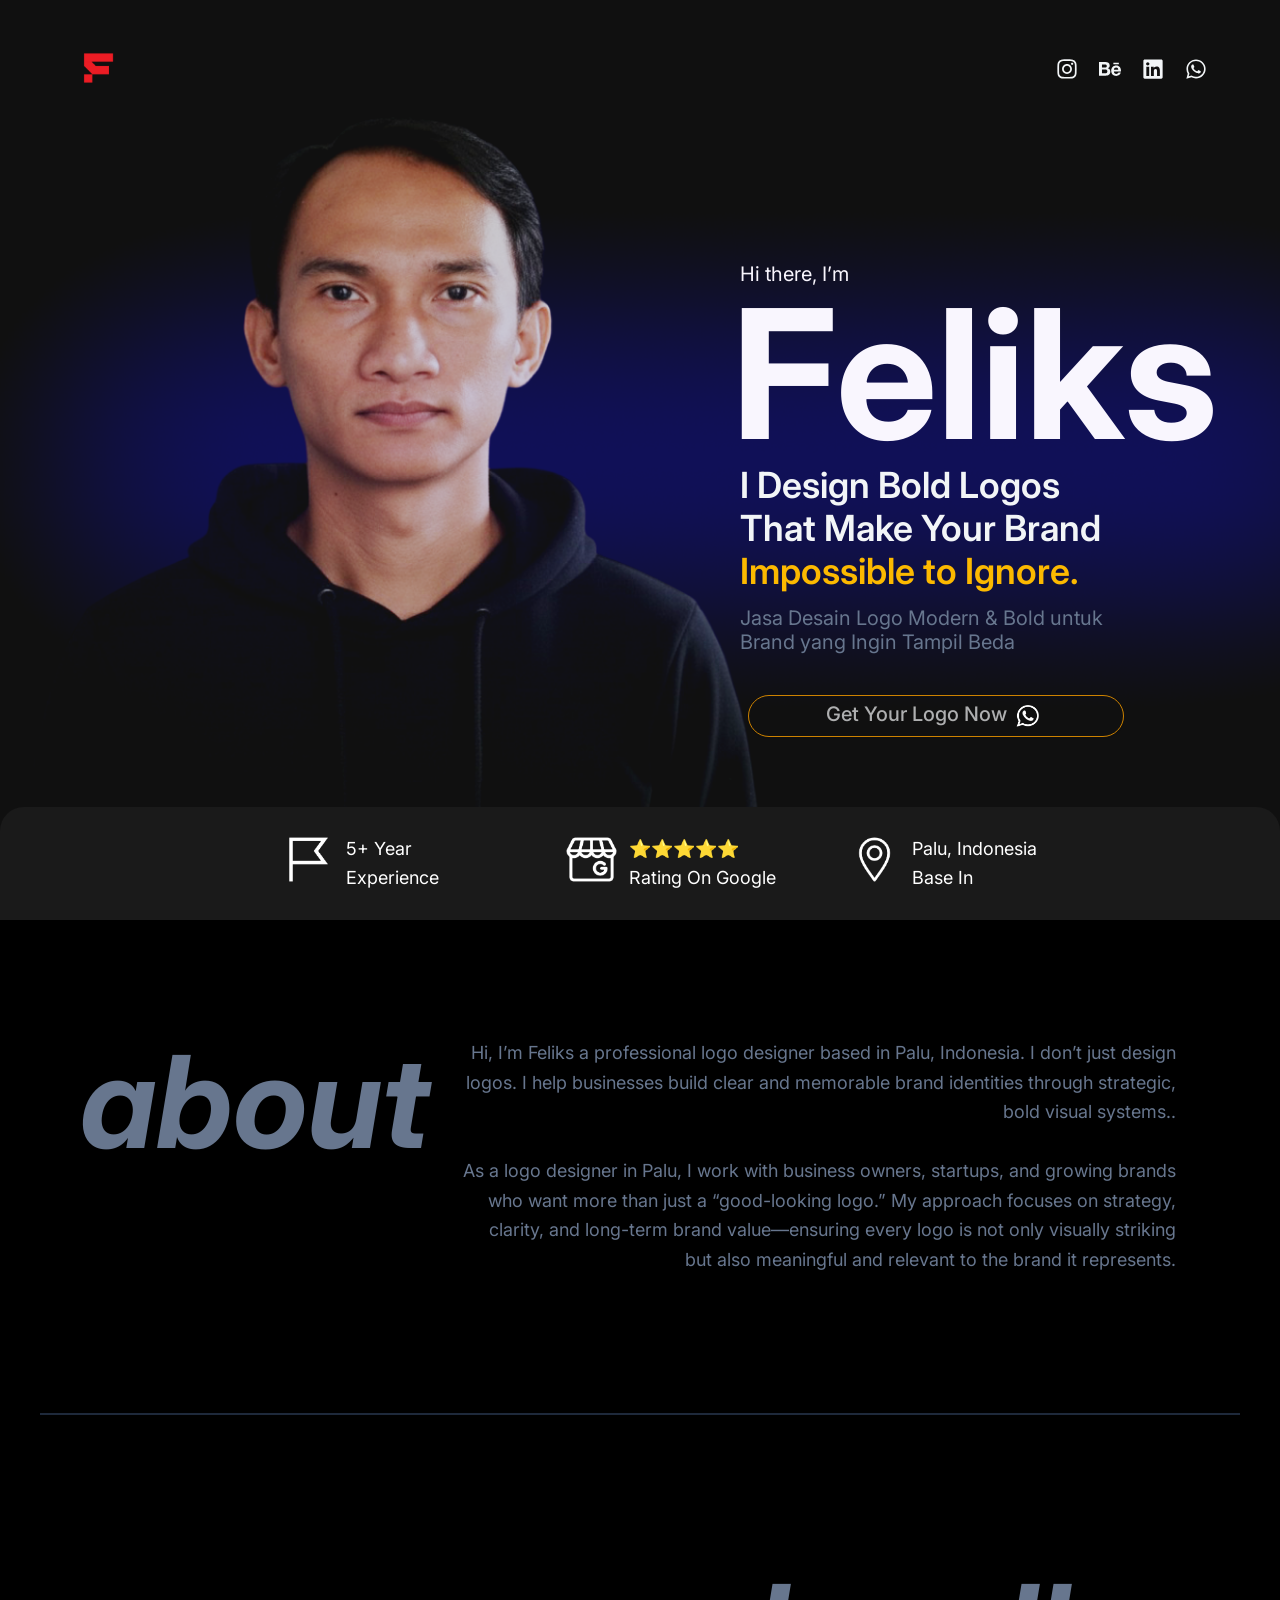
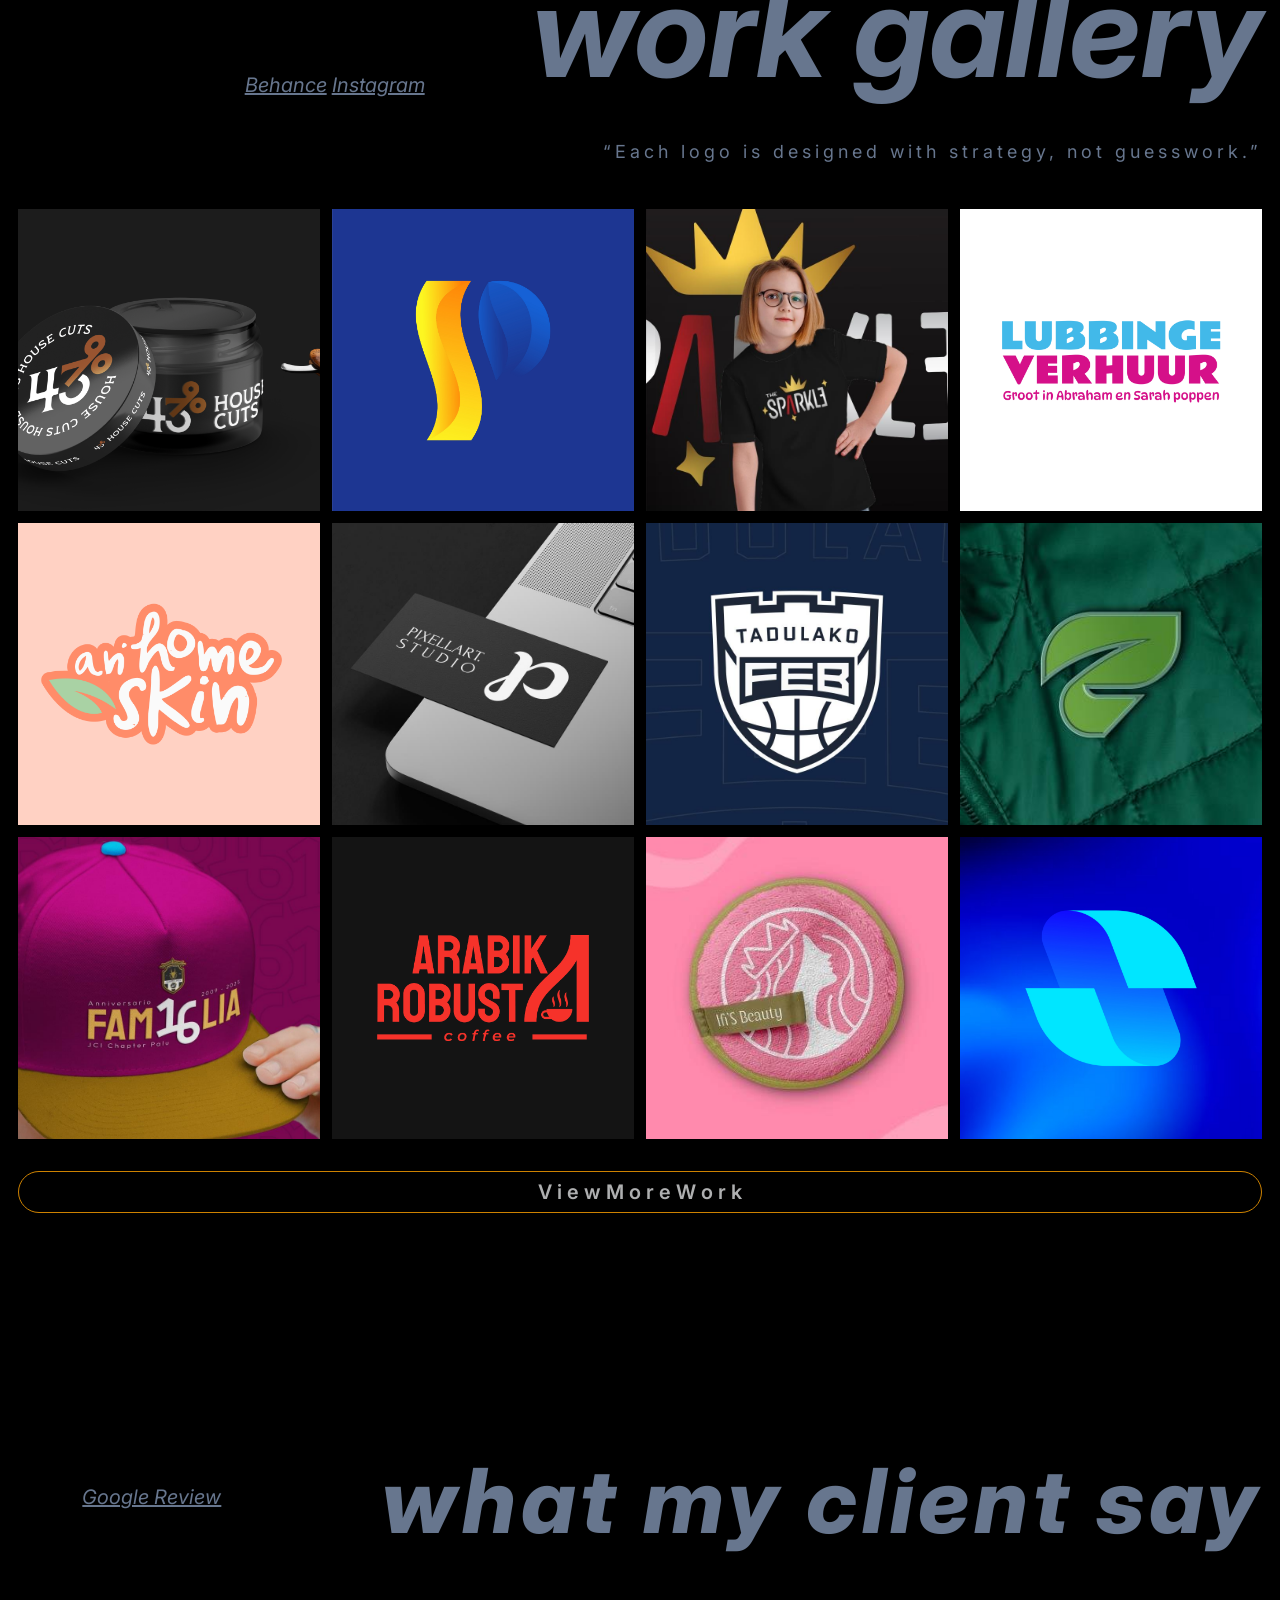
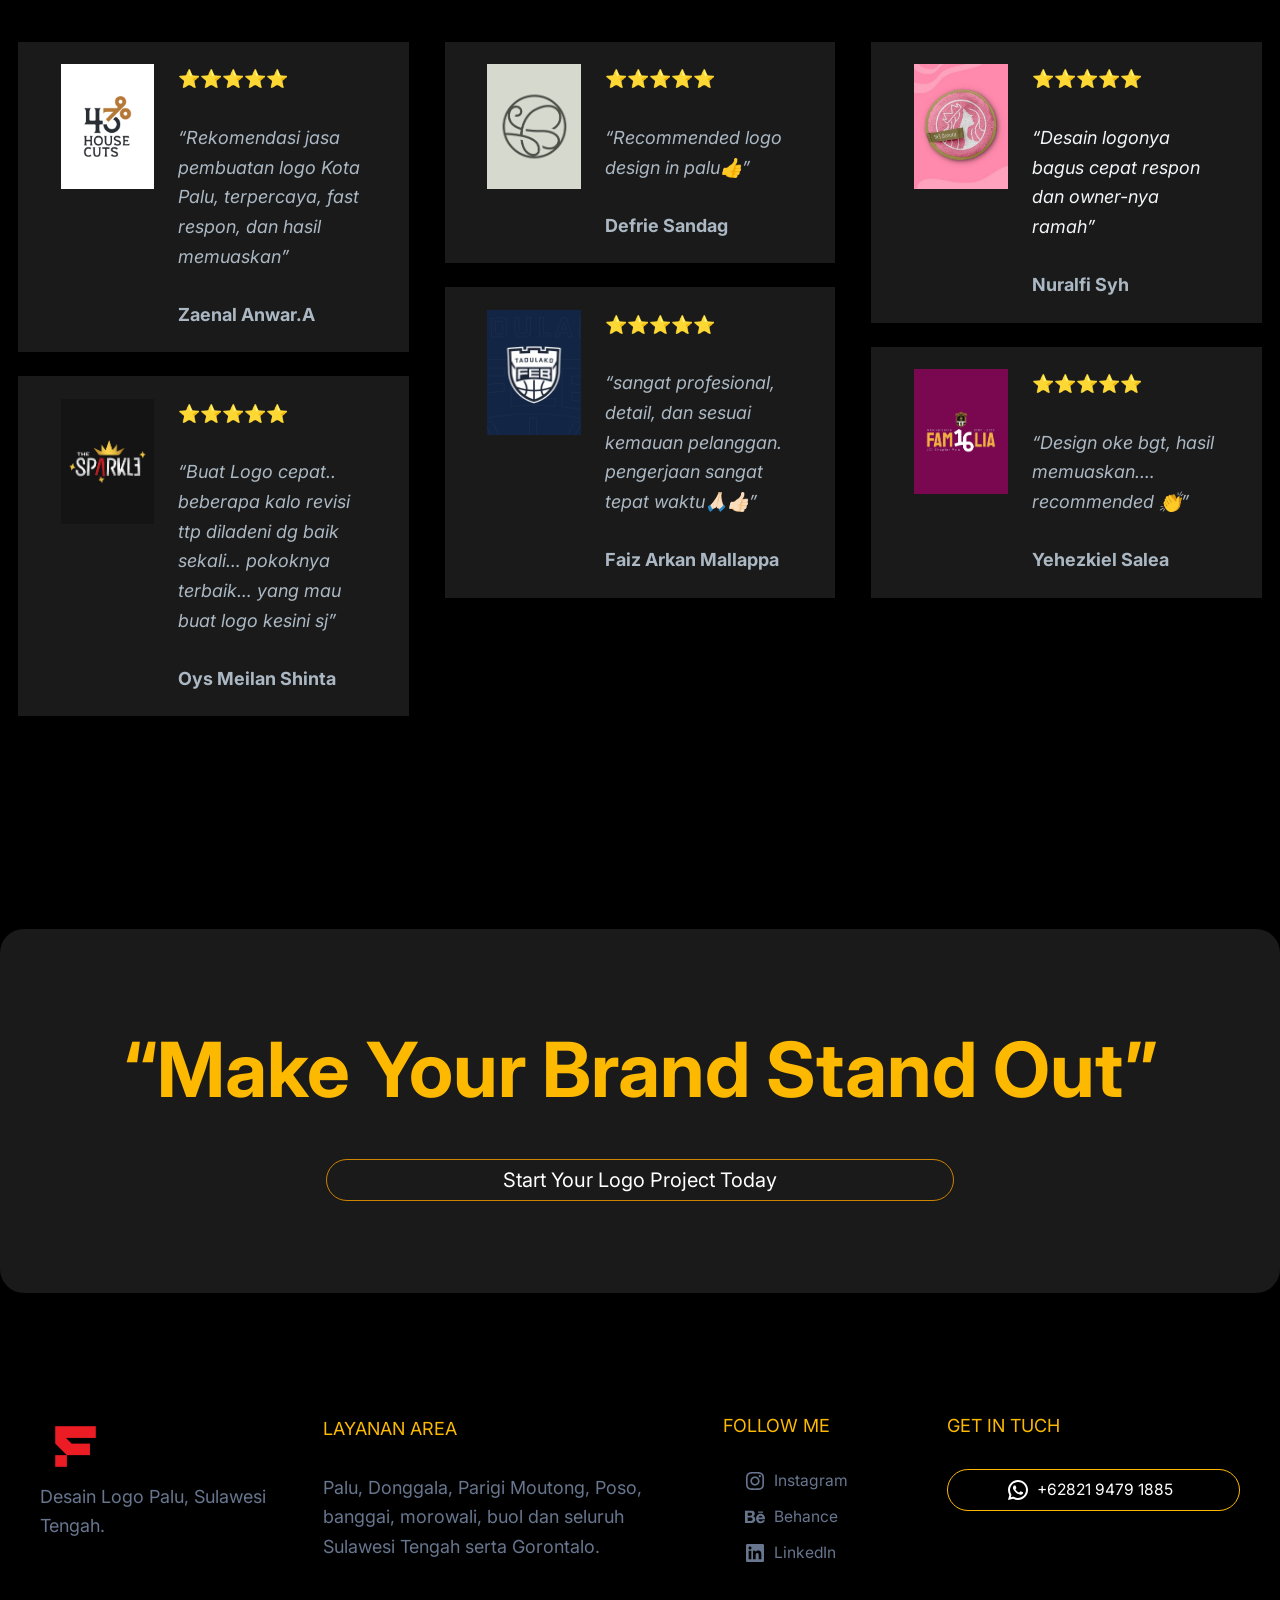
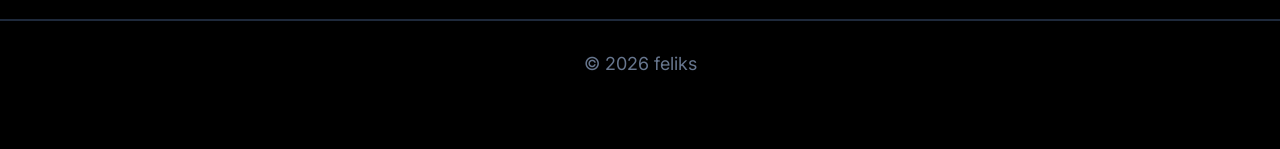
==== commit 749889e5: "update hover efect image home" ====
--- a/index.html
+++ b/index.html
@@ -187,6 +187,37 @@
 <style id='core-block-supports-inline-css'>
 .wp-container-core-column-is-layout-78291434 > *{margin-block-start:0;margin-block-end:0;}.wp-container-core-column-is-layout-78291434 > * + *{margin-block-start:0;margin-block-end:0;}.wp-elements-d419b8a2f1d2fc1792cdeb83926e824d a:where(:not(.wp-element-button)){color:var(--wp--preset--color--ast-global-color-4);}.wp-elements-2dd29b9a93fd35d7d99656c3961042d5 a:where(:not(.wp-element-button)){color:var(--wp--preset--color--ast-global-color-4);}.wp-elements-be384c3068f30b84627eb05a822a4a0c a:where(:not(.wp-element-button)){color:var(--wp--preset--color--ast-global-color-6);}.wp-elements-9023804bf6c8ed318f1a2f4a3a942359 a:where(:not(.wp-element-button)){color:var(--wp--preset--color--ast-global-color-6);}.wp-elements-600db6a477dee88c9460f938dc4984c5 a:where(:not(.wp-element-button)){color:var(--wp--preset--color--ast-global-color-6);}.wp-elements-c5b3989f36376ef2f7ac8676d9e97213 a:where(:not(.wp-element-button)){color:var(--wp--preset--color--ast-global-color-6);}.wp-container-core-columns-is-layout-78283d9c{flex-wrap:nowrap;}.wp-container-core-column-is-layout-8476155b > *{margin-block-start:0;margin-block-end:0;}.wp-container-core-column-is-layout-8476155b > * + *{margin-block-start:var(--wp--preset--spacing--80);margin-block-end:0;}.wp-container-core-columns-is-layout-f0342b05{flex-wrap:nowrap;}.wp-container-core-buttons-is-layout-ae619827{gap:0 0;justify-content:center;align-items:stretch;}.wp-container-core-columns-is-layout-58afd845{flex-wrap:nowrap;}.wp-elements-c03872e50c8ef407cdd447592d3c0040 a:where(:not(.wp-element-button)){color:var(--wp--preset--color--ast-global-color-5);}.wp-container-core-columns-is-layout-1146dd41{flex-wrap:nowrap;gap:2em var(--wp--preset--spacing--30);}.wp-elements-7f23ed63800005f563a66679c6525e6f a:where(:not(.wp-element-button)){color:var(--wp--preset--color--ast-global-color-5);}.wp-container-core-columns-is-layout-a85f4655{flex-wrap:nowrap;gap:0 var(--wp--preset--spacing--30);}.wp-elements-2d03be79d39a9be71af564a398b5c927 a:where(:not(.wp-element-button)){color:var(--wp--preset--color--ast-global-color-5);}.wp-container-core-columns-is-layout-7c4d744e{flex-wrap:nowrap;gap:0 var(--wp--preset--spacing--30);}.wp-container-core-columns-is-layout-008473cc{flex-wrap:nowrap;gap:0 var(--wp--preset--spacing--50);}.wp-container-core-cover-is-layout-bb7206bc > :where(:not(.alignleft):not(.alignright):not(.alignfull)){max-width:100%;margin-left:auto !important;margin-right:auto !important;}.wp-container-core-cover-is-layout-bb7206bc > .alignwide{max-width:100%;}.wp-container-core-cover-is-layout-bb7206bc .alignfull{max-width:none;}.wp-container-core-cover-is-layout-bb7206bc > .alignfull{margin-right:calc(0px * -1);margin-left:calc(0px * -1);}.wp-elements-8c1c5cd0db70616420750b4779786c63 a:where(:not(.wp-element-button)){color:var(--wp--preset--color--ast-global-color-3);}.wp-container-core-columns-is-layout-28f84493{flex-wrap:nowrap;}.wp-container-core-columns-is-layout-701c2d95{flex-wrap:nowrap;}.wp-elements-0f39ca81622c56e81c10e1b1ddfa6554 a:where(:not(.wp-element-button)){color:var(--wp--preset--color--ast-global-color-3);}.wp-elements-0f39ca81622c56e81c10e1b1ddfa6554 a:where(:not(.wp-element-button)):hover{color:var(--wp--preset--color--luminous-vivid-amber);}.wp-container-content-9cfa9a5a{flex-grow:1;}.wp-container-core-group-is-layout-8542dff0 > .alignfull{margin-right:calc(0px * -1);margin-left:calc(0px * -1);}.wp-container-core-group-is-layout-8542dff0 > :where(:not(.alignleft):not(.alignright):not(.alignfull)){margin-right:0 !important;}.wp-container-core-group-is-layout-8542dff0 > *{margin-block-start:0;margin-block-end:0;}.wp-container-core-group-is-layout-8542dff0 > * + *{margin-block-start:var(--wp--preset--spacing--30);margin-block-end:0;}.wp-elements-f045489ebbca1304237a7361e0c24b72 a:where(:not(.wp-element-button)){color:var(--wp--preset--color--ast-global-color-3);}.wp-container-core-columns-is-layout-63935efb{flex-wrap:nowrap;}.wp-block-gallery.wp-block-gallery-2{--wp--style--unstable-gallery-gap:var(--wp--preset--spacing--30);gap:var(--wp--preset--spacing--30);}.wp-container-core-columns-is-layout-aa33c419{flex-wrap:nowrap;}.wp-elements-daedef4d244c76feac6bfab6e5c080da a:where(:not(.wp-element-button)){color:var(--wp--preset--color--ast-global-color-3);}.wp-elements-daedef4d244c76feac6bfab6e5c080da a:where(:not(.wp-element-button)):hover{color:var(--wp--preset--color--luminous-vivid-amber);}.wp-elements-0dd069797737231aeeedd5b944070a89 a:where(:not(.wp-element-button)){color:var(--wp--preset--color--ast-global-color-3);}.wp-container-core-columns-is-layout-b94da506{flex-wrap:nowrap;}.wp-elements-05eaa118105cf3241bf9c306f9b77a92 a:where(:not(.wp-element-button)){color:var(--wp--preset--color--cyan-bluish-gray);}.wp-elements-acc25e4b969508bf0166e60860acd85b a:where(:not(.wp-element-button)){color:var(--wp--preset--color--cyan-bluish-gray);}.wp-elements-adca99636a9b9fd155d29fec0c04a8f6 a:where(:not(.wp-element-button)){color:var(--wp--preset--color--cyan-bluish-gray);}.wp-elements-cd6e9e090ed77d8c58e2d18b4b56bda8 a:where(:not(.wp-element-button)){color:var(--wp--preset--color--ast-global-color-6);}.wp-container-core-columns-is-layout-5e90f6e7{flex-wrap:nowrap;gap:0 2em;}.wp-container-core-column-is-layout-aa61db7d > *{margin-block-start:0;margin-block-end:0;}.wp-container-core-column-is-layout-aa61db7d > * + *{margin-block-start:0;margin-block-end:0;}.wp-container-core-columns-is-layout-6b1a5145{flex-wrap:nowrap;gap:0 0;}.wp-elements-d3ebbaa1c8f7d06f8fae763ab547a272 a:where(:not(.wp-element-button)){color:var(--wp--preset--color--luminous-vivid-amber);}.wp-container-core-buttons-is-layout-a89b3969{justify-content:center;}.wp-container-core-column-is-layout-1b615771 > *{margin-block-start:0;margin-block-end:0;}.wp-container-core-column-is-layout-1b615771 > * + *{margin-block-start:var(--wp--preset--spacing--60);margin-block-end:0;}.wp-container-core-columns-is-layout-610955cd{flex-wrap:nowrap;}.wp-container-core-column-is-layout-b108c007 > *{margin-block-start:0;margin-block-end:0;}.wp-container-core-column-is-layout-b108c007 > * + *{margin-block-start:0;margin-block-end:0;}.wp-elements-dbb65413204520747886b79b6dfb1308 a:where(:not(.wp-element-button)){color:var(--wp--preset--color--luminous-vivid-amber);}.wp-elements-0af87f86dfbd3e0b38c3ecfeb686f789 a:where(:not(.wp-element-button)){color:var(--wp--preset--color--luminous-vivid-amber);}.wp-container-core-social-links-is-layout-8d73de44{gap:var(--wp--preset--spacing--30) 0.5em;flex-direction:column;align-items:flex-start;}.wp-elements-e4e4861fbc95a0f83e6afe127bc335fc a:where(:not(.wp-element-button)){color:var(--wp--preset--color--luminous-vivid-amber);}.wp-container-core-social-links-is-layout-1d6dfcea{gap:var(--wp--preset--spacing--40) var(--wp--preset--spacing--20);justify-content:space-between;}.wp-container-core-columns-is-layout-808214dd{flex-wrap:nowrap;gap:2em 4%;}
 /*# sourceURL=core-block-supports-inline-css */
+</style>
+
+<style>
+	
+.hover-swap {
+  position: relative;
+  overflow: hidden;
+}
+
+.hover-swap img {
+  display: block;
+  width: 100%;
+  height: 100%;
+  object-fit: cover;
+}
+
+.hover-swap .img-hover {
+  position: absolute;
+  top: 0;
+  left: 0;
+  opacity: 0;
+  transition: opacity 0.35s ease;
+}
+
+.hover-swap:hover .img-default {
+  opacity: 0;
+}
+
+.hover-swap:hover .img-hover {
+  opacity: 1;
+}
 </style>
 
 </head>
@@ -550,51 +581,67 @@
 
 
 <figure class="wp-block-gallery alignfull has-nested-images columns-4 is-cropped wp-block-gallery-2 is-layout-flex wp-block-gallery-is-layout-flex">
-<figure class="wp-block-image size-large"><img loading="lazy" decoding="async" width="1080" height="1440" data-id="76" src="image/2026/02/logo-desain-preview-barber-pomade-jakarta-bandung.png" alt="" class="wp-image-76" style="aspect-ratio:1"/></figure>
-
-
-
-<figure class="wp-block-image size-large"><img loading="lazy" decoding="async" width="2251" height="2813" data-id="57" src="image/2026/02/desain-logo-akun-sosmed-soal-palu.jpg" alt="" class="wp-image-57" style="aspect-ratio:1"/></figure>
-
-
-
-<figure class="wp-block-image size-large"><img loading="lazy" decoding="async" width="4501" height="6001" data-id="75" src="image/2026/02/preview-logo-desain-studio-dance-anak-anak.jpg" alt="" class="wp-image-75" style="aspect-ratio:1"/></figure>
-
-
-
-<figure class="wp-block-image size-full"><img loading="lazy" decoding="async" width="1080" height="1080" data-id="670" src="image/2026/04/desain-logo-wordmark-event-organizer.png" alt="" class="wp-image-670" style="aspect-ratio:1"/></figure>
-
-
-
-<figure class="wp-block-image size-full"><img loading="lazy" decoding="async" width="1080" height="1080" data-id="669" src="image/2026/04/desain-logo-online-shop-kecantikan-anhome-skin.png" alt="" class="wp-image-669" style="aspect-ratio:1"/></figure>
-
-
-
-<figure class="wp-block-image size-full"><img loading="lazy" decoding="async" width="4501" height="5626" data-id="72" src="image/2026/02/desain-logo-parigi-kartu-nama-profesional-sulteng.jpg" alt="" class="wp-image-72" style="aspect-ratio:1"/></figure>
-
-
-
-<figure class="wp-block-image size-full"><img loading="lazy" decoding="async" width="4501" height="6001" data-id="73" src="image/2026/02/desain-logo-klub-basket-mahasiswa-ekonomi-untad.jpg" alt="" class="wp-image-73" style="aspect-ratio:1"/></figure>
-
-
-
-<figure class="wp-block-image size-full"><img loading="lazy" decoding="async" width="4501" height="6001" data-id="74" src="image/2026/02/logo-desain-lingkungan hidup-ephyterra.jpg" alt="" class="wp-image-74" style="aspect-ratio:1"/></figure>
-
-
-
-<figure class="wp-block-image size-large"><img loading="lazy" decoding="async" width="4501" height="6001" data-id="71" src="image/2026/02/desain-logo-di-mockup-topi-logo-komunitas-bola-fam16lia.jpg" alt="" class="wp-image-71" style="aspect-ratio:1"/></figure>
-
-
-
-<figure class="wp-block-image size-full"><img loading="lazy" decoding="async" width="1080" height="1080" data-id="668" src="image/2026/04/desain-logo-cafe-kopi-arabika-robusta.png" alt="" class="wp-image-668" style="aspect-ratio:1"/></figure>
-
-
-
-<figure class="wp-block-image size-full"><img loading="lazy" decoding="async" width="4501" height="5626" data-id="367" src="image/2026/03/preview-desain-logo-salon-kecantikan.jpg" alt="" class="wp-image-367" style="aspect-ratio:1"/></figure>
-
-
-
-<figure class="wp-block-image size-full"><img loading="lazy" decoding="async" width="1080" height="1080" data-id="665" src="image/2026/04/desain-logo-profesional-komunitas.png" alt="" class="wp-image-665" style="aspect-ratio:1"/></figure>
+
+<figure class="wp-block-image size-full hover-swap" style="aspect-ratio:1">
+  <img src="image/2026/02/logo-desain-preview-barber-pomade-jakarta-bandung.png" alt="" class="wp-image-76 img-default"/>
+  <img src="image/2026/07/desain-logo-barber-pangkas-rambut-modern.png" alt=" " class="img-hover"/>
+</figure>
+
+<figure class="wp-block-image size-full hover-swap" style="aspect-ratio:1">
+  <img src="image/2026/02/desain-logo-akun-sosmed-soal-palu.jpg" alt="" class="wp-image-57 img-default"/>
+  <img src="image/2026/07/logo-brand-kreative-dan-sosial-media.png" alt=" " class="img-hover"/>
+</figure>
+
+<figure class="wp-block-image size-full hover-swap" style="aspect-ratio:1">
+  <img src="image/2026/02/preview-logo-desain-studio-dance-anak-anak.jpg" alt="" class="wp-image-75 img-default"/>
+  <img src="image/2026/07/logo-desain-klub-menari-anak-anak.png" alt=" " class="img-hover"/>
+</figure>
+
+<figure class="wp-block-image size-full hover-swap" style="aspect-ratio:1">
+  <img src="image/2026/04/desain-logo-wordmark-event-organizer.png" alt="" class="wp-image-670 img-default"/>
+  <img src="image/2026/07/preview-desain-logo-di-flayer-sosmed.png" alt=" " class="img-hover"/>
+</figure>
+
+<figure class="wp-block-image size-full hover-swap" style="aspect-ratio:1">
+  <img src="image/2026/04/desain-logo-online-shop-kecantikan-anhome-skin.png" alt="" class="wp-image-669 img-default"/>
+  <img src="image/2026/07/preview-logo-brand-kecantikan-di-tas.png" alt=" " class="img-hover"/>
+</figure>
+
+<figure class="wp-block-image size-full hover-swap" style="aspect-ratio:1">
+  <img src="image/2026/02/desain-logo-parigi-kartu-nama-profesional-sulteng.jpg" alt="" class="wp-image-72 img-default"/>
+  <img src="image/2026/07/jasa-desain-logo-monogram-studio-fotografi.png" alt=" " class="img-hover"/>
+</figure>
+
+<figure class="wp-block-image size-full hover-swap" style="aspect-ratio:1">
+  <img src="image/2026/02/desain-logo-klub-basket-mahasiswa-ekonomi-untad.jpg" alt="" class="wp-image-73 img-default"/>
+  <img src="image/2026/07/preview-logo-klub-komunitas-basket-mahasiswa-ekonomi.png" alt=" " class="img-hover"/>
+</figure>
+
+<figure class="wp-block-image size-full hover-swap" style="aspect-ratio:1">
+  <img src="image/2026/02/logo-desain-lingkungan hidup-ephyterra.jpg" alt="" class="wp-image-74 img-default"/>
+  <img src="image/2026/07/monogram-logo-desain-brand-linkungan-hidup-.png" alt=" " class="img-hover"/>
+</figure>
+
+<figure class="wp-block-image size-full hover-swap" style="aspect-ratio:1">
+  <img src="image/2026/02/desain-logo-di-mockup-topi-logo-komunitas-bola-fam16lia.jpg" alt="" class="wp-image-71 img-default"/>
+  <img src="image/2026/07/desain-logo-hut-fansklub-jci.png" alt=" " class="img-hover"/>
+</figure>
+
+<figure class="wp-block-image size-full hover-swap" style="aspect-ratio:1">
+  <img src="image/2026/04/desain-logo-cafe-kopi-arabika-robusta.png" alt="" class="wp-image-668 img-default"/>
+  <img src="image/2026/07/preview-logo-desain-brand kopi-kafe-arabikarobusta.png" alt=" " class="img-hover"/>
+</figure>
+
+<figure class="wp-block-image size-full hover-swap" style="aspect-ratio:1">
+  <img src="image/2026/03/preview-desain-logo-salon-kecantikan.jpg" alt="" class="wp-image-367 img-default"/>
+  <img src="image/2026/07/Desain-logo-brand-kecantikan-iffis.png" alt=" " class="img-hover"/>
+</figure>
+
+<figure class="wp-block-image size-full hover-swap" style="aspect-ratio:1">
+  <img src="image/2026/04/desain-logo-profesional-komunitas.png" alt="" class="wp-image-665 img-default"/>
+  <img src="image/2026/07/preview-desain-logo-sulteng-abroad-di-smartwatch.png" alt=" " class="img-hover"/>
+</figure>
+
 </figure>
 
 
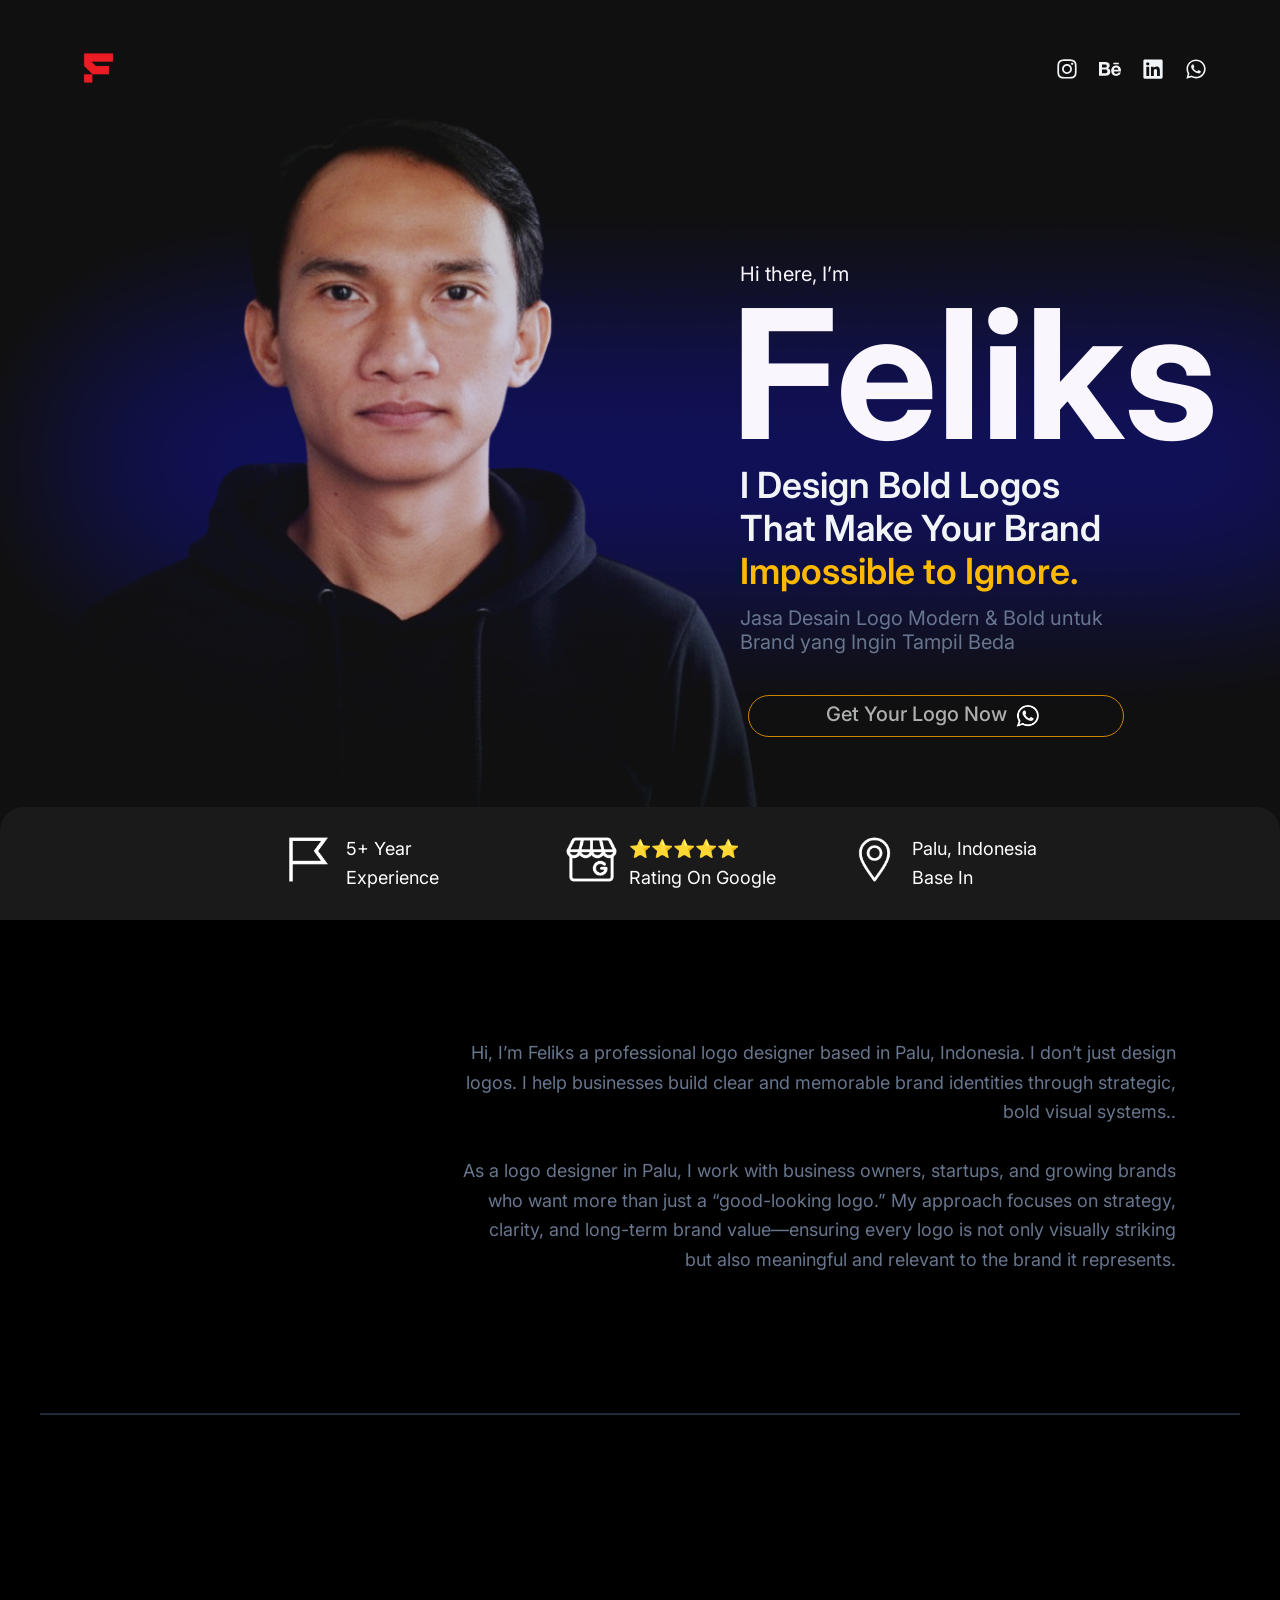
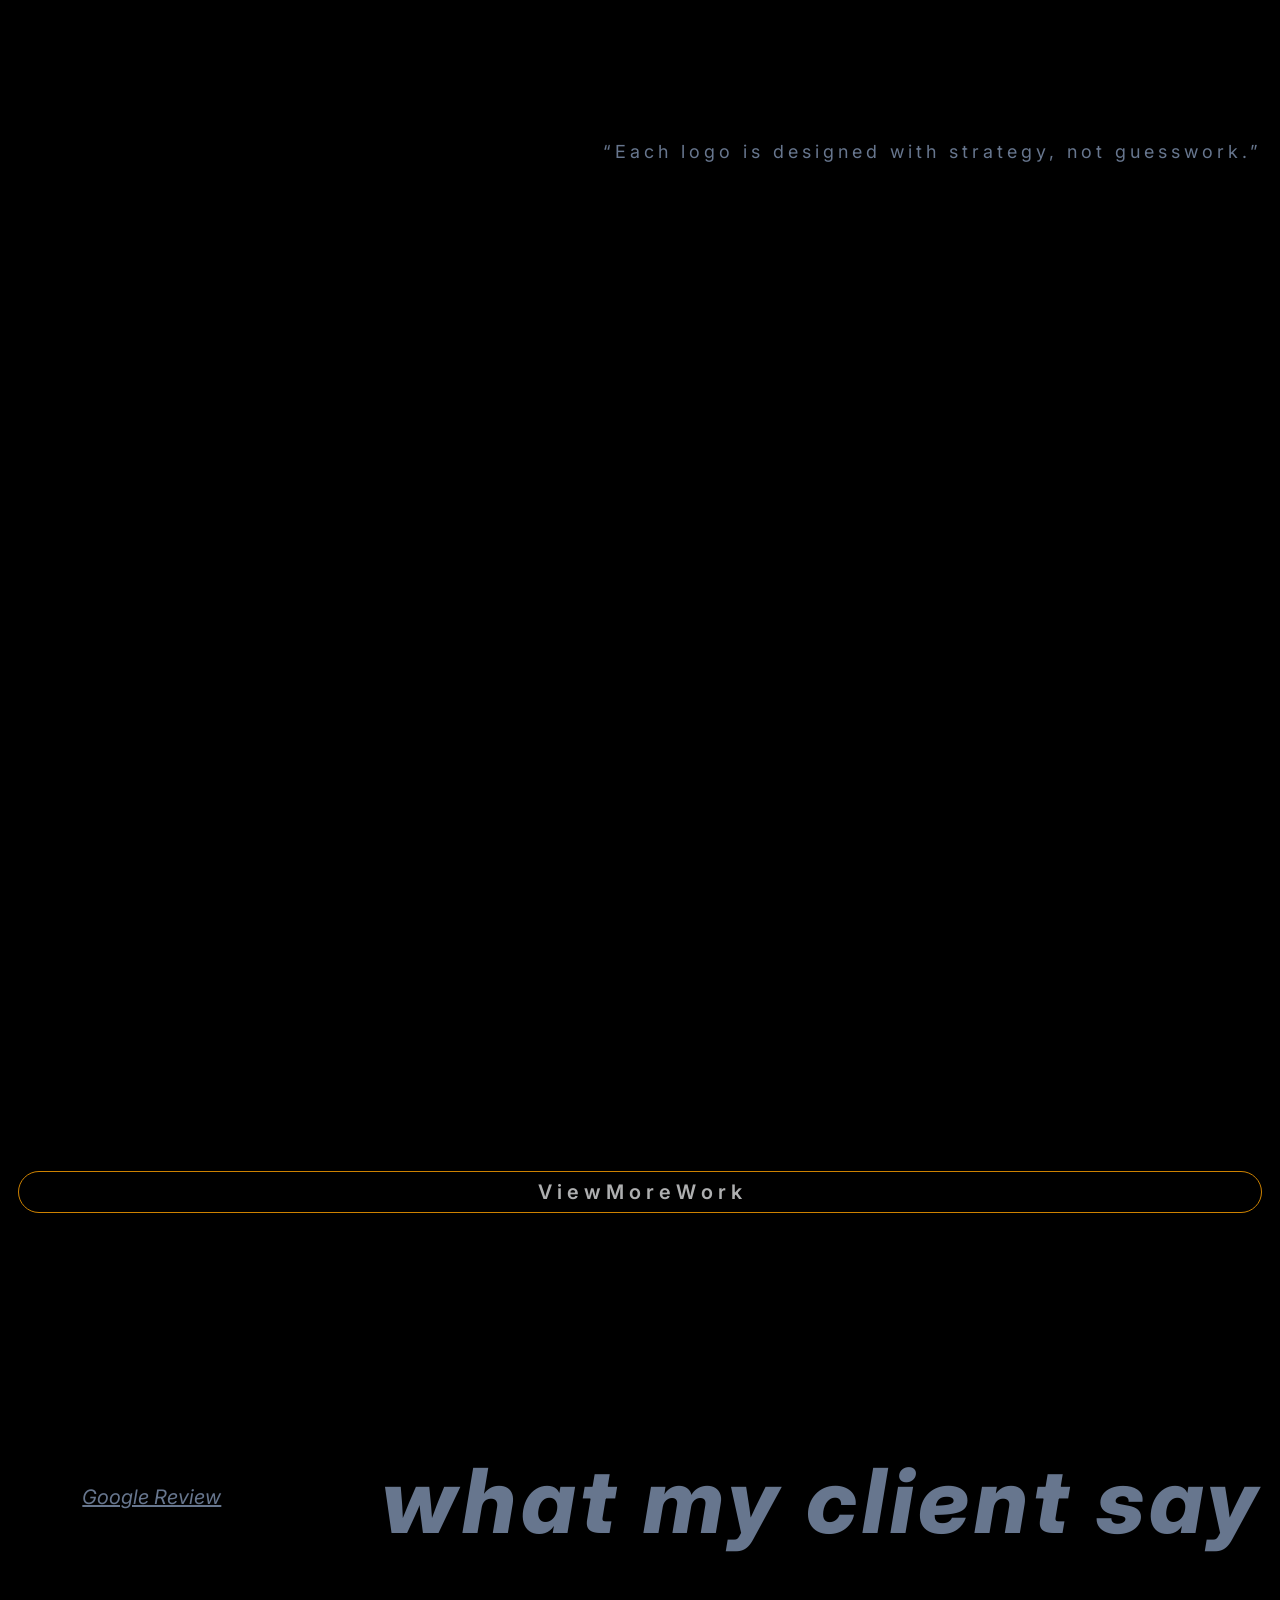
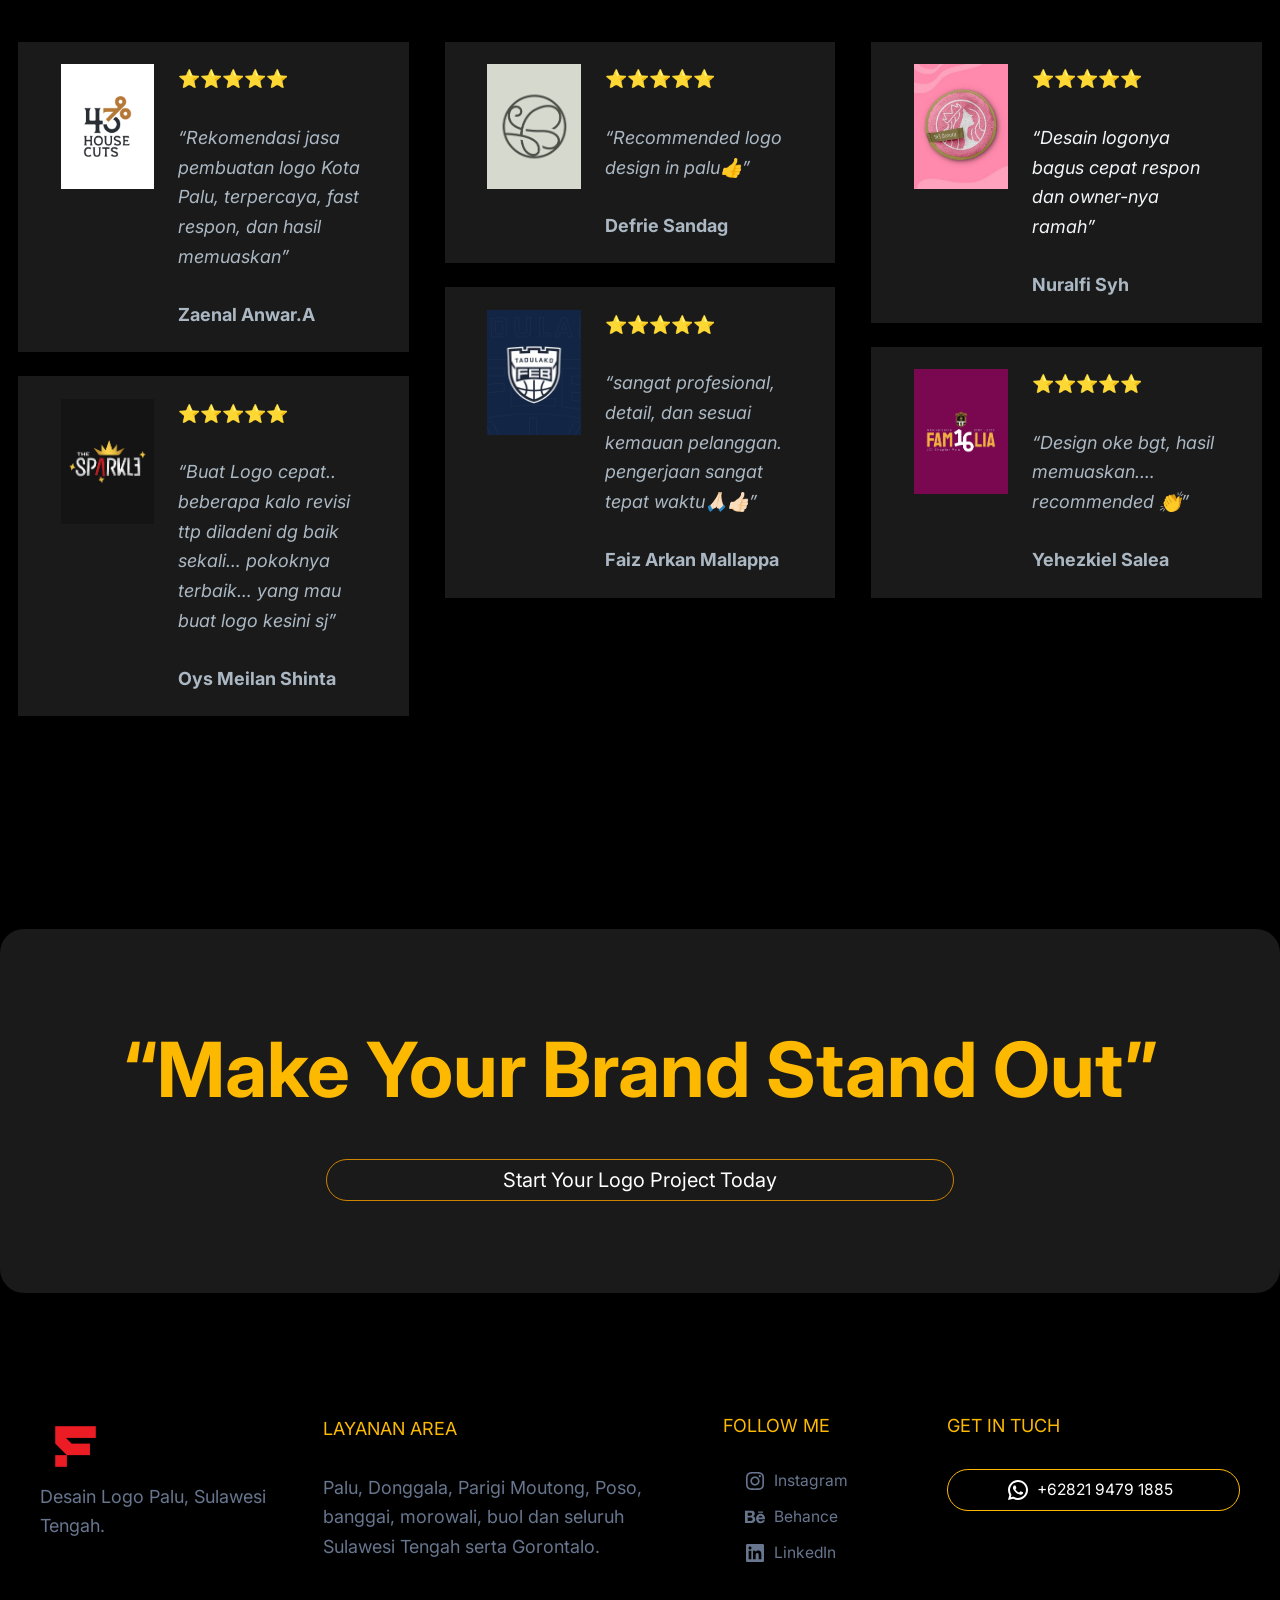
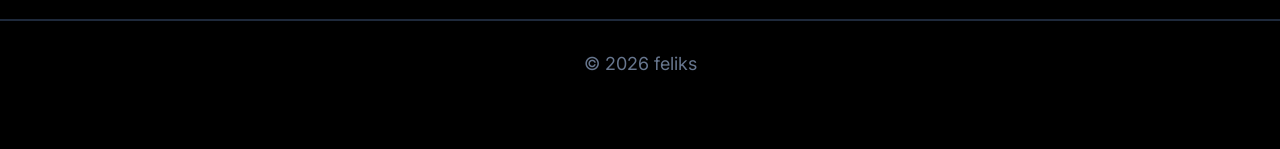
==== commit 731e2069: "update hover image page1 gallery" ====
--- a/index.html
+++ b/index.html
@@ -1,949 +1,7301 @@
-<!DOCTYPE html>
+<!doctype html>
 <html lang="id-ID">
-
-<!-- Mirrored from localhost/fel/ by HTTrack Website Copier/3.x [XR&CO'2014], Fri, 15 May 2026 23:50:57 GMT -->
-<!-- Added by HTTrack --><meta http-equiv="content-type" content="text/html;charset=UTF-8" /><!-- /Added by HTTrack -->
-<head>
-	<meta charset="UTF-8"/>
-	<meta name="viewport" content="width=device-width, initial-scale=1">
-
-	<title>Jasa Desain Logo Palu | Modern, Simple & Bold | Feliks.id</title>
-	
-	<link rel="icon" href="/favicon.ico" sizes="any"/>
-	<link rel="icon" type="image/svg+xml" href="/favicon.svg"/>
-	<link rel="icon" type="image/png" sizes="32x32" href="/favicon-32x32.png" />
-	<link rel="apple-touch-icon" sizes="180x180" href="/apple-touch-icon.png"/>
-	<link rel="manifest" href="/site.webmanifest" />
-
-	
-	<meta name="google-site-verification" content="_glRzUdiRxlhLn7UKqgTKcojafdzuoWqF9M8leuVPno" />
-	<meta name="theme-color" content="#C40018">
-
-	<meta name="author" content="Feliks.id" />
-	<meta name="application-name" content="Feliks.id" />
-	<meta name="apple-mobile-web-app-title" content="Feliks.id" />
-		
-	<link rel="profile" href="https://gmpg.org/xfn/11"> 
-	
-<meta name='robots' content='max-image-preview:large' />
-<link rel='dns-prefetch' href='http://fonts.googleapis.com/' />
-<link href='https://fonts.googleapis.com/' rel='preconnect' />
-<link href='https://fonts.gstatic.com/' crossorigin='anonymous' rel='preconnect' />
-<link rel="alternate" type="application/rss+xml" title="feliks &raquo; Feed" href="#" />
-<link rel="alternate" type="application/rss+xml" title="feliks &raquo; Comments Feed" href="#" />
-<link rel="alternate" title="oEmbed (JSON)" type="application/json+oembed" href="wp-json/oembed/1.0/embed4f77.json?url=http%3A%2F%2Flocalhost%2Ffel%2F" />
-<link rel="alternate" title="oEmbed (XML)" type="text/xml+oembed" href="wp-json/oembed/1.0/embedbe09?url=http%3A%2F%2Flocalhost%2Ffel%2F&amp;format=xml" />
-<style id='wp-img-auto-sizes-contain-inline-css'>
-img:is([sizes=auto i],[sizes^="auto," i]){contain-intrinsic-size:3000px 1500px}
-/*# sourceURL=wp-img-auto-sizes-contain-inline-css */
-</style>
-<link rel='stylesheet' id='astra-theme-css-css' href='wp-content/themes/astra/assets/css/minified/main.min3940.css?ver=4.13.1' media='all' />
-<style id='astra-theme-css-inline-css'>
-:root{--ast-post-nav-space:0;--ast-container-default-xlg-padding:2.5em;--ast-container-default-lg-padding:2.5em;--ast-container-default-slg-padding:2em;--ast-container-default-md-padding:2.5em;--ast-container-default-sm-padding:2.5em;--ast-container-default-xs-padding:2.4em;--ast-container-default-xxs-padding:1.8em;--ast-code-block-background:#ECEFF3;--ast-comment-inputs-background:#F9FAFB;--ast-normal-container-width:1200px;--ast-narrow-container-width:750px;--ast-blog-title-font-weight:600;--ast-blog-meta-weight:600;--ast-global-color-primary:var(--ast-global-color-4);--ast-global-color-secondary:var(--ast-global-color-5);--ast-global-color-alternate-background:var(--ast-global-color-6);--ast-global-color-subtle-background:var(--ast-global-color-7);--ast-bg-style-guide:var( --ast-global-color-secondary,var(--ast-global-color-5) );--ast-shadow-style-guide:0px 0px 4px 0 #00000057;--ast-global-dark-bg-style:#fff;--ast-global-dark-lfs:#fbfbfb;--ast-widget-bg-color:#fafafa;--ast-wc-container-head-bg-color:#fbfbfb;--ast-title-layout-bg:#eeeeee;--ast-search-border-color:#e7e7e7;--ast-lifter-hover-bg:#e6e6e6;--ast-gallery-block-color:#000;--srfm-color-input-label:var(--ast-global-color-2);}html{font-size:112.5%;}a{color:var(--ast-global-color-3);}a:hover,a:focus{color:#e28700;}body,button,input,select,textarea,.ast-button,.ast-custom-button{font-family:'Inter',sans-serif;font-weight:inherit;font-size:18px;font-size:1rem;line-height:var(--ast-body-line-height,1.65);}blockquote{color:var(--ast-global-color-3);}h1,h2,h3,h4,h5,h6,.entry-content :where(h1,h2,h3,h4,h5,h6),.site-title,.site-title a{font-family:'Inter',sans-serif;font-weight:600;}.site-title{font-size:35px;font-size:1.9444444444444rem;display:none;}header .custom-logo-link img{max-width:51px;width:51px;}.astra-logo-svg{width:51px;}.site-header .site-description{font-size:15px;font-size:0.83333333333333rem;display:none;}.entry-title{font-size:20px;font-size:1.1111111111111rem;}.ast-blog-single-element.ast-taxonomy-container a{font-size:14px;font-size:0.77777777777778rem;}.ast-blog-meta-container{font-size:13px;font-size:0.72222222222222rem;}.archive .ast-article-post .ast-article-inner,.blog .ast-article-post .ast-article-inner,.archive .ast-article-post .ast-article-inner:hover,.blog .ast-article-post .ast-article-inner:hover{border-top-left-radius:6px;border-top-right-radius:6px;border-bottom-right-radius:6px;border-bottom-left-radius:6px;overflow:hidden;}h1,.entry-content :where(h1){font-size:64px;font-size:3.5555555555556rem;font-weight:600;font-family:'Inter',sans-serif;line-height:1.4em;}h2,.entry-content :where(h2){font-size:48px;font-size:2.6666666666667rem;font-weight:500;font-family:'Inter',sans-serif;line-height:1.3em;}h3,.entry-content :where(h3){font-size:24px;font-size:1.3333333333333rem;font-weight:500;font-family:'Inter',sans-serif;line-height:1.3em;}h4,.entry-content :where(h4){font-size:20px;font-size:1.1111111111111rem;line-height:1.2em;font-weight:600;font-family:'Inter',sans-serif;}h5,.entry-content :where(h5){font-size:18px;font-size:1rem;line-height:1.2em;font-weight:600;font-family:'Inter',sans-serif;}h6,.entry-content :where(h6){font-size:15px;font-size:0.83333333333333rem;line-height:1.25em;font-weight:600;font-family:'Inter',sans-serif;}::selection{background-color:var(--ast-global-color-0);color:#ffffff;}body,h1,h2,h3,h4,h5,h6,.entry-title a,.entry-content :where(h1,h2,h3,h4,h5,h6){color:var(--ast-global-color-3);}.tagcloud a:hover,.tagcloud a:focus,.tagcloud a.current-item{color:#ffffff;border-color:var(--ast-global-color-3);background-color:var(--ast-global-color-3);}input:focus,input[type="text"]:focus,input[type="email"]:focus,input[type="url"]:focus,input[type="password"]:focus,input[type="reset"]:focus,input[type="search"]:focus,textarea:focus{border-color:var(--ast-global-color-3);}input[type="radio"]:checked,input[type=reset],input[type="checkbox"]:checked,input[type="checkbox"]:hover:checked,input[type="checkbox"]:focus:checked,input[type=range]::-webkit-slider-thumb{border-color:var(--ast-global-color-3);background-color:var(--ast-global-color-3);box-shadow:none;}.site-footer a:hover + .post-count,.site-footer a:focus + .post-count{background:var(--ast-global-color-3);border-color:var(--ast-global-color-3);}.single .nav-links .nav-previous,.single .nav-links .nav-next{color:var(--ast-global-color-3);}.entry-meta,.entry-meta *{line-height:1.45;color:var(--ast-global-color-3);font-weight:600;}.entry-meta a:not(.ast-button):hover,.entry-meta a:not(.ast-button):hover *,.entry-meta a:not(.ast-button):focus,.entry-meta a:not(.ast-button):focus *,.page-links > .page-link,.page-links .page-link:hover,.post-navigation a:hover{color:#e28700;}#cat option,.secondary .calendar_wrap thead a,.secondary .calendar_wrap thead a:visited{color:var(--ast-global-color-3);}.secondary .calendar_wrap #today,.ast-progress-val span{background:var(--ast-global-color-3);}.secondary a:hover + .post-count,.secondary a:focus + .post-count{background:var(--ast-global-color-3);border-color:var(--ast-global-color-3);}.calendar_wrap #today > a{color:#ffffff;}.page-links .page-link,.single .post-navigation a{color:var(--ast-global-color-3);}.ast-search-menu-icon .search-form button.search-submit{padding:0 4px;}.ast-search-menu-icon form.search-form{padding-right:0;}.ast-header-search .ast-search-menu-icon.ast-dropdown-active .search-form,.ast-header-search .ast-search-menu-icon.ast-dropdown-active .search-field:focus{transition:all 0.2s;}.search-form input.search-field:focus{outline:none;}.ast-mobile-header-content .ast-builder-layout-element:not(.ast-builder-menu):not(.ast-header-divider-element),.ast-mobile-popup-content .ast-builder-layout-element:not(.ast-builder-menu):not(.ast-header-divider-element){padding:15px 20px;}.ast-search-menu-icon .search-form button.search-submit:focus,.ast-theme-transparent-header .ast-header-search .ast-dropdown-active .ast-icon,.ast-theme-transparent-header .ast-inline-search .search-field:focus .ast-icon{color:var(--ast-global-color-1);}.ast-desktop .ast-header-search .slide-search .search-form{border:2px solid var(--ast-global-color-0);}.ast-header-search .slide-search .search-field{background-color:var(--ast-global-dark-bg-style);}.ast-archive-title{color:var(--ast-global-color-2);}.widget-title{font-size:25px;font-size:1.3888888888889rem;color:var(--ast-global-color-2);}.ast-single-post .entry-content a,.ast-comment-content a:not(.ast-comment-edit-reply-wrap a){text-decoration:underline;}.ast-single-post .entry-content .uagb-tab a,.ast-single-post .entry-content .uagb-ifb-cta a,.ast-single-post .entry-content .uabb-module-content a,.ast-single-post .entry-content .uagb-post-grid a,.ast-single-post .entry-content .uagb-timeline a,.ast-single-post .entry-content .uagb-toc__wrap a,.ast-single-post .entry-content .uagb-taxomony-box a,.entry-content .wp-block-latest-posts > li > a,.ast-single-post .entry-content .wp-block-file__button,a.ast-post-filter-single,.ast-single-post .ast-comment-content .comment-reply-link,.ast-single-post .ast-comment-content .comment-edit-link{text-decoration:none;}.ast-search-menu-icon.slide-search a:focus-visible:focus-visible,.astra-search-icon:focus-visible,#close:focus-visible,a:focus-visible,.ast-menu-toggle:focus-visible,.site .skip-link:focus-visible,.wp-block-loginout input:focus-visible,.wp-block-search.wp-block-search__button-inside .wp-block-search__inside-wrapper,.ast-header-navigation-arrow:focus-visible,.ast-orders-table__row .ast-orders-table__cell:focus-visible,a#ast-apply-coupon:focus-visible,#ast-apply-coupon:focus-visible,#close:focus-visible,.button.search-submit:focus-visible,#search_submit:focus,.normal-search:focus-visible,.ast-header-account-wrap:focus-visible,.astra-cart-drawer-close:focus,.ast-single-variation:focus,.ast-button:focus,.ast-builder-button-wrap:has(.ast-custom-button-link:focus),.ast-builder-button-wrap .ast-custom-button-link:focus{outline-style:dotted;outline-color:inherit;outline-width:thin;}input:focus,input[type="text"]:focus,input[type="email"]:focus,input[type="url"]:focus,input[type="password"]:focus,input[type="reset"]:focus,input[type="search"]:focus,input[type="number"]:focus,textarea:focus,.wp-block-search__input:focus,[data-section="section-header-mobile-trigger"] .ast-button-wrap .ast-mobile-menu-trigger-minimal:focus,.ast-mobile-popup-drawer.active .menu-toggle-close:focus,#ast-scroll-top:focus,#coupon_code:focus,#ast-coupon-code:focus{border-style:dotted;border-color:inherit;border-width:thin;}input{outline:none;}.site-logo-img img{ transition:all 0.2s linear;}body .ast-oembed-container *{position:absolute;top:0;width:100%;height:100%;left:0;}body .wp-block-embed-pocket-casts .ast-oembed-container *{position:unset;}.ast-single-post-featured-section + article {margin-top: 2em;}.site-content .ast-single-post-featured-section img {width: 100%;overflow: hidden;object-fit: cover;}.ast-separate-container .site-content .ast-single-post-featured-section + article {margin-top: -80px;z-index: 9;position: relative;border-radius: 4px;}@media (min-width: 922px) {.ast-no-sidebar .site-content .ast-article-image-container--wide {margin-left: -120px;margin-right: -120px;max-width: unset;width: unset;}.ast-left-sidebar .site-content .ast-article-image-container--wide,.ast-right-sidebar .site-content .ast-article-image-container--wide {margin-left: -10px;margin-right: -10px;}.site-content .ast-article-image-container--full {margin-left: calc( -50vw + 50%);margin-right: calc( -50vw + 50%);max-width: 100vw;width: 100vw;}.ast-left-sidebar .site-content .ast-article-image-container--full,.ast-right-sidebar .site-content .ast-article-image-container--full {margin-left: -10px;margin-right: -10px;max-width: inherit;width: auto;}}.site > .ast-single-related-posts-container {margin-top: 0;}@media (min-width: 922px) {.ast-desktop .ast-container--narrow {max-width: var(--ast-narrow-container-width);margin: 0 auto;}}input[type="text"],input[type="number"],input[type="email"],input[type="url"],input[type="password"],input[type="search"],input[type=reset],input[type=tel],input[type=date],select,textarea{font-size:16px;font-style:normal;font-weight:400;line-height:24px;width:100%;padding:12px 16px;border-radius:4px;box-shadow:0px 1px 2px 0px rgba(0,0,0,0.05);color:var(--ast-form-input-text,#475569);}input[type="text"],input[type="number"],input[type="email"],input[type="url"],input[type="password"],input[type="search"],input[type=reset],input[type=tel],input[type=date],select{height:40px;}input[type="date"]{border-width:1px;border-style:solid;border-color:var(--ast-border-color);background:var( --ast-global-color-secondary,var(--ast-global-color-5) );}input[type="text"]:focus,input[type="number"]:focus,input[type="email"]:focus,input[type="url"]:focus,input[type="password"]:focus,input[type="search"]:focus,input[type=reset]:focus,input[type="tel"]:focus,input[type="date"]:focus,select:focus,textarea:focus{border-color:#046BD2;box-shadow:none;outline:none;color:var(--ast-form-input-focus-text,#475569);}label,legend{color:var(--ast-global-color-2,#111827 );font-size:14px;font-style:normal;font-weight:500;line-height:20px;}select{padding:6px 10px;}fieldset{padding:30px;border-radius:4px;}button,.ast-button,.button,input[type="button"],input[type="reset"],input[type="submit"],a:where(.wp-block-button__link){border-radius:4px;box-shadow:0px 1px 2px 0px rgba(0,0,0,0.05);}:root{--ast-comment-inputs-background:#FFF;}::placeholder{color:var(--ast-form-field-color,#9CA3AF);}::-ms-input-placeholder{color:var(--ast-form-field-color,#9CA3AF);}@media (max-width:921.9px){#ast-desktop-header{display:none;}}@media (min-width:922px){#ast-mobile-header{display:none;}}.wp-block-buttons.aligncenter{justify-content:center;}@media (max-width:921px){.ast-theme-transparent-header #primary,.ast-theme-transparent-header #secondary{padding:0;}}@media (max-width:921px){.ast-plain-container.ast-no-sidebar #primary{padding:0;}}.ast-plain-container.ast-no-sidebar #primary{margin-top:0;margin-bottom:0;}.wp-block-button.is-style-outline .wp-block-button__link{border-color:#cecb18;border-top-width:1px;border-right-width:1px;border-bottom-width:1px;border-left-width:1px;}div.wp-block-button.is-style-outline > .wp-block-button__link:not(.has-text-color),div.wp-block-button.wp-block-button__link.is-style-outline:not(.has-text-color){color:#cecb18;}.wp-block-button.is-style-outline .wp-block-button__link:hover,.wp-block-buttons .wp-block-button.is-style-outline .wp-block-button__link:focus,.wp-block-buttons .wp-block-button.is-style-outline > .wp-block-button__link:not(.has-text-color):hover,.wp-block-buttons .wp-block-button.wp-block-button__link.is-style-outline:not(.has-text-color):hover{color:var(--ast-global-color-2);background-color:#ffba00;border-color:#ffba00;}.post-page-numbers.current .page-link,.ast-pagination .page-numbers.current{color:#ffffff;border-color:var(--ast-global-color-0);background-color:var(--ast-global-color-0);}.wp-block-button.is-style-outline .wp-block-button__link{border-top-width:1px;border-right-width:1px;border-bottom-width:1px;border-left-width:1px;}.wp-block-buttons .wp-block-button.is-style-outline .wp-block-button__link.wp-element-button,.ast-outline-button,.wp-block-uagb-buttons-child .uagb-buttons-repeater.ast-outline-button{border-color:#cd8200;border-top-width:1px;border-right-width:1px;border-bottom-width:1px;border-left-width:1px;font-family:inherit;font-weight:600;font-size:20px;font-size:1.1111111111111rem;line-height:1em;padding-top:10px;padding-right:20px;padding-bottom:10px;padding-left:20px;border-top-left-radius:30px;border-top-right-radius:30px;border-bottom-right-radius:30px;border-bottom-left-radius:30px;}.wp-block-buttons .wp-block-button.is-style-outline > .wp-block-button__link:not(.has-text-color),.wp-block-buttons .wp-block-button.wp-block-button__link.is-style-outline:not(.has-text-color),.ast-outline-button{color:#aeafb0;}.wp-block-button.is-style-outline .wp-block-button__link:hover,.wp-block-buttons .wp-block-button.is-style-outline .wp-block-button__link:focus,.wp-block-buttons .wp-block-button.is-style-outline > .wp-block-button__link:not(.has-text-color):hover,.wp-block-buttons .wp-block-button.wp-block-button__link.is-style-outline:not(.has-text-color):hover,.ast-outline-button:hover,.ast-outline-button:focus,.wp-block-uagb-buttons-child .uagb-buttons-repeater.ast-outline-button:hover,.wp-block-uagb-buttons-child .uagb-buttons-repeater.ast-outline-button:focus{color:var(--ast-global-color-8);background-color:#f5ba07;border-color:#ffba00;}.ast-single-post .entry-content a.ast-outline-button,.ast-single-post .entry-content .is-style-outline>.wp-block-button__link{text-decoration:none;}.wp-block-button .wp-block-button__link.wp-element-button.is-style-outline:not(.has-background),.wp-block-button.is-style-outline>.wp-block-button__link.wp-element-button:not(.has-background),.ast-outline-button{background-color:transparent;}.uagb-buttons-repeater.ast-outline-button{border-radius:9999px;}.entry-content[data-ast-blocks-layout] > figure{margin-bottom:1em;}h1.widget-title{font-weight:600;}h2.widget-title{font-weight:500;}h3.widget-title{font-weight:500;}body .wp-block-cover:not(.has-text-color.has-link-color) p{color:var(--ast-global-color-3);}#page{display:flex;flex-direction:column;min-height:100vh;}.ast-404-layout-1 h1.page-title{color:var(--ast-global-color-2);}.single .post-navigation a{line-height:1em;height:inherit;}.error-404 .page-sub-title{font-size:1.5rem;font-weight:inherit;}.search .site-content .content-area .search-form{margin-bottom:0;}#page .site-content{flex-grow:1;}.widget{margin-bottom:1.25em;}#secondary li{line-height:1.5em;}#secondary .wp-block-group h2{margin-bottom:0.7em;}#secondary h2{font-size:1.7rem;}.ast-separate-container .ast-article-post,.ast-separate-container .ast-article-single,.ast-separate-container .comment-respond{padding:3em;}.ast-separate-container .ast-article-single .ast-article-single{padding:0;}.ast-article-single .wp-block-post-template-is-layout-grid{padding-left:0;}.ast-separate-container .comments-title,.ast-narrow-container .comments-title{padding:1.5em 2em;}.ast-page-builder-template .comment-form-textarea,.ast-comment-formwrap .ast-grid-common-col{padding:0;}.ast-comment-formwrap{padding:0;display:inline-flex;column-gap:20px;width:100%;margin-left:0;margin-right:0;}.comments-area textarea#comment:focus,.comments-area textarea#comment:active,.comments-area .ast-comment-formwrap input[type="text"]:focus,.comments-area .ast-comment-formwrap input[type="text"]:active {box-shadow:none;outline:none;}.archive.ast-page-builder-template .entry-header{margin-top:2em;}.ast-page-builder-template .ast-comment-formwrap{width:100%;}.entry-title{margin-bottom:0.6em;}.ast-archive-description p{font-size:inherit;font-weight:inherit;line-height:inherit;}.ast-separate-container .ast-comment-list li.depth-1,.hentry{margin-bottom:1.5em;}.site-content section.ast-archive-description{margin-bottom:2em;}@media (min-width:921px){.ast-left-sidebar.ast-page-builder-template #secondary,.archive.ast-right-sidebar.ast-page-builder-template .site-main{padding-left:20px;padding-right:20px;}}@media (max-width:544px){.ast-comment-formwrap.ast-row{column-gap:10px;display:inline-block;}#ast-commentform .ast-grid-common-col{position:relative;width:100%;}}@media (min-width:1201px){.ast-separate-container .ast-article-post,.ast-separate-container .ast-article-single,.ast-separate-container .ast-author-box,.ast-separate-container .ast-404-layout-1,.ast-separate-container .no-results{padding:3em;}}@media (max-width:921px){.ast-left-sidebar #content > .ast-container{display:flex;flex-direction:column-reverse;width:100%;}}@media (min-width:922px){.ast-separate-container.ast-right-sidebar #primary,.ast-separate-container.ast-left-sidebar #primary{border:0;}.search-no-results.ast-separate-container #primary{margin-bottom:4em;}}.wp-block-button .wp-block-button__link{color:#f3d80f;}.wp-block-button .wp-block-button__link:hover,.wp-block-button .wp-block-button__link:focus{color:var(--ast-global-color-2);background-color:#ffba00;border-color:#ffba00;}.wp-block-button .wp-block-button__link,.wp-block-search .wp-block-search__button,body .wp-block-file .wp-block-file__button{border-style:solid;border-top-width:1px;border-right-width:1px;border-left-width:1px;border-bottom-width:1px;border-color:#cecb18;background-color:transparent;color:#f3d80f;font-family:inherit;font-weight:600;line-height:1em;font-size:20px;font-size:1.1111111111111rem;border-top-left-radius:3px;border-top-right-radius:3px;border-bottom-right-radius:3px;border-bottom-left-radius:3px;padding-top:10px;padding-right:20px;padding-bottom:10px;padding-left:20px;}.ast-single-post .entry-content .wp-block-button .wp-block-button__link,.ast-single-post .entry-content .wp-block-search .wp-block-search__button,body .entry-content .wp-block-file .wp-block-file__button{text-decoration:none;}.menu-toggle,button,.ast-button,.ast-custom-button,.button,input#submit,input[type="button"],input[type="submit"],input[type="reset"],#comments .submit,.search .search-submit,form[CLASS*="wp-block-search__"].wp-block-search .wp-block-search__inside-wrapper .wp-block-search__button,body .wp-block-file .wp-block-file__button,.search .search-submit{border-style:solid;border-top-width:1px;border-right-width:1px;border-left-width:1px;border-bottom-width:1px;color:#f3d80f;border-color:#cecb18;background-color:transparent;padding-top:10px;padding-right:20px;padding-bottom:10px;padding-left:20px;font-family:inherit;font-weight:600;font-size:20px;font-size:1.1111111111111rem;line-height:1em;border-top-left-radius:3px;border-top-right-radius:3px;border-bottom-right-radius:3px;border-bottom-left-radius:3px;}button:focus,.menu-toggle:hover,button:hover,.ast-button:hover,.ast-custom-button:hover .button:hover,.ast-custom-button:hover ,input[type=reset]:hover,input[type=reset]:focus,input#submit:hover,input#submit:focus,input[type="button"]:hover,input[type="button"]:focus,input[type="submit"]:hover,input[type="submit"]:focus,form[CLASS*="wp-block-search__"].wp-block-search .wp-block-search__inside-wrapper .wp-block-search__button:hover,form[CLASS*="wp-block-search__"].wp-block-search .wp-block-search__inside-wrapper .wp-block-search__button:focus,body .wp-block-file .wp-block-file__button:hover,body .wp-block-file .wp-block-file__button:focus{color:var(--ast-global-color-2);background-color:#ffba00;border-color:#ffba00;}form[CLASS*="wp-block-search__"].wp-block-search .wp-block-search__inside-wrapper .wp-block-search__button.has-icon{padding-top:calc(10px - 3px);padding-right:calc(20px - 3px);padding-bottom:calc(10px - 3px);padding-left:calc(20px - 3px);}@media (max-width:921px){.ast-mobile-header-stack .main-header-bar .ast-search-menu-icon{display:inline-block;}.ast-header-break-point.ast-header-custom-item-outside .ast-mobile-header-stack .main-header-bar .ast-search-icon{margin:0;}.ast-comment-avatar-wrap img{max-width:2.5em;}.ast-comment-meta{padding:0 1.8888em 1.3333em;}}@media (min-width:544px){.ast-container{max-width:100%;}}@media (max-width:544px){.ast-separate-container .ast-article-post,.ast-separate-container .ast-article-single,.ast-separate-container .comments-title,.ast-separate-container .ast-archive-description{padding:1.5em 1em;}.ast-separate-container #content .ast-container{padding-left:0.54em;padding-right:0.54em;}.ast-separate-container .ast-comment-list .bypostauthor{padding:.5em;}.ast-search-menu-icon.ast-dropdown-active .search-field{width:170px;}} #ast-mobile-header .ast-site-header-cart-li a{pointer-events:none;}.ast-separate-container{background-color:var(--ast-global-color-8);background-image:none;}@media (max-width:921px){.site-title{display:none;}.site-header .site-description{display:none;}}@media (max-width:544px){.site-title{display:none;}.site-header .site-description{display:none;}}@media (max-width:921px){html{font-size:102.6%;}}@media (max-width:544px){html{font-size:102.6%;}}@media (min-width:922px){.ast-container{max-width:1240px;}}@media (min-width:922px){.site-content .ast-container{display:flex;}}@media (max-width:921px){.site-content .ast-container{flex-direction:column;}}.entry-content :where(h1,h2,h3,h4,h5,h6){clear:none;}@media (min-width:922px){.main-header-menu .sub-menu .menu-item.ast-left-align-sub-menu:hover > .sub-menu,.main-header-menu .sub-menu .menu-item.ast-left-align-sub-menu.focus > .sub-menu{margin-left:-0px;}}.entry-content li > p{margin-bottom:0;}.site .comments-area{padding-bottom:2em;margin-top:2em;}.wp-block-file {display: flex;align-items: center;flex-wrap: wrap;justify-content: space-between;}.wp-block-pullquote {border: none;}.wp-block-pullquote blockquote::before {content: "\201D";font-family: "Helvetica",sans-serif;display: flex;transform: rotate( 180deg );font-size: 6rem;font-style: normal;line-height: 1;font-weight: bold;align-items: center;justify-content: center;}.has-text-align-right > blockquote::before {justify-content: flex-start;}.has-text-align-left > blockquote::before {justify-content: flex-end;}figure.wp-block-pullquote.is-style-solid-color blockquote {max-width: 100%;text-align: inherit;}:root {--wp--custom--ast-default-block-top-padding: 100px;--wp--custom--ast-default-block-right-padding: 80px;--wp--custom--ast-default-block-bottom-padding: 100px;--wp--custom--ast-default-block-left-padding: 80px;--wp--custom--ast-container-width: 1200px;--wp--custom--ast-content-width-size: 1200px;--wp--custom--ast-wide-width-size: calc(1200px + var(--wp--custom--ast-default-block-left-padding) + var(--wp--custom--ast-default-block-right-padding));}.ast-narrow-container {--wp--custom--ast-content-width-size: 750px;--wp--custom--ast-wide-width-size: 750px;}@media(max-width: 921px) {:root {--wp--custom--ast-default-block-top-padding: 50px;--wp--custom--ast-default-block-right-padding: 50px;--wp--custom--ast-default-block-bottom-padding: 50px;--wp--custom--ast-default-block-left-padding: 50px;}}@media(max-width: 544px) {:root {--wp--custom--ast-default-block-top-padding: 50px;--wp--custom--ast-default-block-right-padding: 30px;--wp--custom--ast-default-block-bottom-padding: 50px;--wp--custom--ast-default-block-left-padding: 30px;}}.entry-content > .wp-block-group,.entry-content > .wp-block-cover,.entry-content > .wp-block-columns {padding-top: var(--wp--custom--ast-default-block-top-padding);padding-right: var(--wp--custom--ast-default-block-right-padding);padding-bottom: var(--wp--custom--ast-default-block-bottom-padding);padding-left: var(--wp--custom--ast-default-block-left-padding);}.ast-plain-container.ast-no-sidebar .entry-content > .alignfull,.ast-page-builder-template .ast-no-sidebar .entry-content > .alignfull {margin-left: calc( -50vw + 50%);margin-right: calc( -50vw + 50%);max-width: 100vw;width: 100vw;}.ast-plain-container.ast-no-sidebar .entry-content .alignfull .alignfull,.ast-page-builder-template.ast-no-sidebar .entry-content .alignfull .alignfull,.ast-plain-container.ast-no-sidebar .entry-content .alignfull .alignwide,.ast-page-builder-template.ast-no-sidebar .entry-content .alignfull .alignwide,.ast-plain-container.ast-no-sidebar .entry-content .alignwide .alignfull,.ast-page-builder-template.ast-no-sidebar .entry-content .alignwide .alignfull,.ast-plain-container.ast-no-sidebar .entry-content .alignwide .alignwide,.ast-page-builder-template.ast-no-sidebar .entry-content .alignwide .alignwide,.ast-plain-container.ast-no-sidebar .entry-content .wp-block-column .alignfull,.ast-page-builder-template.ast-no-sidebar .entry-content .wp-block-column .alignfull,.ast-plain-container.ast-no-sidebar .entry-content .wp-block-column .alignwide,.ast-page-builder-template.ast-no-sidebar .entry-content .wp-block-column .alignwide {margin-left: auto;margin-right: auto;width: 100%;}[data-ast-blocks-layout] .wp-block-separator:not(.is-style-dots) {height: 0;}[data-ast-blocks-layout] .wp-block-separator {margin: 20px auto;}[data-ast-blocks-layout] .wp-block-separator:not(.is-style-wide):not(.is-style-dots) {max-width: 100px;}[data-ast-blocks-layout] .wp-block-separator.has-background {padding: 0;}.entry-content[data-ast-blocks-layout] > * {max-width: var(--wp--custom--ast-content-width-size);margin-left: auto;margin-right: auto;}.entry-content[data-ast-blocks-layout] > .alignwide {max-width: var(--wp--custom--ast-wide-width-size);}.entry-content[data-ast-blocks-layout] .alignfull {max-width: none;}.entry-content .wp-block-columns {margin-bottom: 0;}blockquote {margin: 1.5em;border-color: rgba(0,0,0,0.05);}.wp-block-quote:not(.has-text-align-right):not(.has-text-align-center) {border-left: 5px solid rgba(0,0,0,0.05);}.has-text-align-right > blockquote,blockquote.has-text-align-right {border-right: 5px solid rgba(0,0,0,0.05);}.has-text-align-left > blockquote,blockquote.has-text-align-left {border-left: 5px solid rgba(0,0,0,0.05);}.wp-block-site-tagline,.wp-block-latest-posts .read-more {margin-top: 15px;}.wp-block-loginout p label {display: block;}.wp-block-loginout p:not(.login-remember):not(.login-submit) input {width: 100%;}.wp-block-loginout input:focus {border-color: transparent;}.wp-block-loginout input:focus {outline: thin dotted;}.entry-content .wp-block-media-text .wp-block-media-text__content {padding: 0 0 0 8%;}.entry-content .wp-block-media-text.has-media-on-the-right .wp-block-media-text__content {padding: 0 8% 0 0;}.entry-content .wp-block-media-text.has-background .wp-block-media-text__content {padding: 8%;}.entry-content .wp-block-cover:not([class*="background-color"]):not(.has-text-color.has-link-color) .wp-block-cover__inner-container,.entry-content .wp-block-cover:not([class*="background-color"]) .wp-block-cover-image-text,.entry-content .wp-block-cover:not([class*="background-color"]) .wp-block-cover-text,.entry-content .wp-block-cover-image:not([class*="background-color"]) .wp-block-cover__inner-container,.entry-content .wp-block-cover-image:not([class*="background-color"]) .wp-block-cover-image-text,.entry-content .wp-block-cover-image:not([class*="background-color"]) .wp-block-cover-text {color: var(--ast-global-color-primary,var(--ast-global-color-5));}.wp-block-loginout .login-remember input {width: 1.1rem;height: 1.1rem;margin: 0 5px 4px 0;vertical-align: middle;}.wp-block-latest-posts > li > *:first-child,.wp-block-latest-posts:not(.is-grid) > li:first-child {margin-top: 0;}.entry-content > .wp-block-buttons,.entry-content > .wp-block-uagb-buttons {margin-bottom: 1.5em;}.wp-block-search__inside-wrapper .wp-block-search__input {padding: 0 10px;color: var(--ast-global-color-3);background: var(--ast-global-color-primary,var(--ast-global-color-5));border-color: var(--ast-border-color);}.wp-block-latest-posts .read-more {margin-bottom: 1.5em;}.wp-block-search__no-button .wp-block-search__inside-wrapper .wp-block-search__input {padding-top: 5px;padding-bottom: 5px;}.wp-block-latest-posts .wp-block-latest-posts__post-date,.wp-block-latest-posts .wp-block-latest-posts__post-author {font-size: 1rem;}.wp-block-latest-posts > li > *,.wp-block-latest-posts:not(.is-grid) > li {margin-top: 12px;margin-bottom: 12px;}.ast-page-builder-template .entry-content[data-ast-blocks-layout] > .alignwide:where(:not(.uagb-is-root-container):not(.spectra-is-root-container)) > * {max-width: var(--wp--custom--ast-wide-width-size);}.ast-page-builder-template .entry-content[data-ast-blocks-layout] > .inherit-container-width > *,.ast-page-builder-template .entry-content[data-ast-blocks-layout] > *:not(.wp-block-group):where(:not(.uagb-is-root-container):not(.spectra-is-root-container)) > *,.entry-content[data-ast-blocks-layout] > .wp-block-cover .wp-block-cover__inner-container {max-width: none ;margin-left: auto;margin-right: auto;}.ast-page-builder-template .entry-content[data-ast-blocks-layout] > *,.ast-page-builder-template .entry-content[data-ast-blocks-layout] > .alignfull:where(:not(.wp-block-group):not(.uagb-is-root-container):not(.spectra-is-root-container)) > * {max-width: none;}.entry-content[data-ast-blocks-layout] .wp-block-cover:not(.alignleft):not(.alignright) {width: auto;}@media(max-width: 1200px) {.ast-separate-container .entry-content > .alignfull,.ast-separate-container .entry-content[data-ast-blocks-layout] > .alignwide,.ast-plain-container .entry-content[data-ast-blocks-layout] > .alignwide,.ast-plain-container .entry-content .alignfull {margin-left: calc(-1 * min(var(--ast-container-default-xlg-padding),20px)) ;margin-right: calc(-1 * min(var(--ast-container-default-xlg-padding),20px));}}@media(min-width: 1201px) {.ast-separate-container .entry-content > .alignfull {margin-left: calc(-1 * var(--ast-container-default-xlg-padding) );margin-right: calc(-1 * var(--ast-container-default-xlg-padding) );}.ast-separate-container .entry-content[data-ast-blocks-layout] > .alignwide,.ast-plain-container .entry-content[data-ast-blocks-layout] > .alignwide {margin-left: auto;margin-right: auto;}}@media(min-width: 921px) {.ast-separate-container .entry-content .wp-block-group.alignwide:not(.inherit-container-width) > :where(:not(.alignleft):not(.alignright)),.ast-plain-container .entry-content .wp-block-group.alignwide:not(.inherit-container-width) > :where(:not(.alignleft):not(.alignright)) {max-width: calc( var(--wp--custom--ast-content-width-size) + 80px );}.ast-plain-container.ast-right-sidebar .entry-content[data-ast-blocks-layout] .alignfull,.ast-plain-container.ast-left-sidebar .entry-content[data-ast-blocks-layout] .alignfull {margin-left: -60px;margin-right: -60px;}}@media(min-width: 544px) {.entry-content > .alignleft {margin-right: 20px;}.entry-content > .alignright {margin-left: 20px;}}@media (max-width:544px){.wp-block-columns .wp-block-column:not(:last-child){margin-bottom:20px;}.wp-block-latest-posts{margin:0;}}@media( max-width: 600px ) {.entry-content .wp-block-media-text .wp-block-media-text__content,.entry-content .wp-block-media-text.has-media-on-the-right .wp-block-media-text__content {padding: 8% 0 0;}.entry-content .wp-block-media-text.has-background .wp-block-media-text__content {padding: 8%;}}.ast-narrow-container .site-content .wp-block-uagb-image--align-full .wp-block-uagb-image__figure {max-width: 100%;margin-left: auto;margin-right: auto;}.entry-content ul,.entry-content ol {padding: revert;margin: revert;padding-left: 20px;}.entry-content ul.wc-block-product-template{padding: 0;}:root .has-ast-global-color-0-color{color:var(--ast-global-color-0);}:root .has-ast-global-color-0-background-color{background-color:var(--ast-global-color-0);}:root .wp-block-button .has-ast-global-color-0-color{color:var(--ast-global-color-0);}:root .wp-block-button .has-ast-global-color-0-background-color{background-color:var(--ast-global-color-0);}:root .has-ast-global-color-1-color{color:var(--ast-global-color-1);}:root .has-ast-global-color-1-background-color{background-color:var(--ast-global-color-1);}:root .wp-block-button .has-ast-global-color-1-color{color:var(--ast-global-color-1);}:root .wp-block-button .has-ast-global-color-1-background-color{background-color:var(--ast-global-color-1);}:root .has-ast-global-color-2-color{color:var(--ast-global-color-2);}:root .has-ast-global-color-2-background-color{background-color:var(--ast-global-color-2);}:root .wp-block-button .has-ast-global-color-2-color{color:var(--ast-global-color-2);}:root .wp-block-button .has-ast-global-color-2-background-color{background-color:var(--ast-global-color-2);}:root .has-ast-global-color-3-color{color:var(--ast-global-color-3);}:root .has-ast-global-color-3-background-color{background-color:var(--ast-global-color-3);}:root .wp-block-button .has-ast-global-color-3-color{color:var(--ast-global-color-3);}:root .wp-block-button .has-ast-global-color-3-background-color{background-color:var(--ast-global-color-3);}:root .has-ast-global-color-4-color{color:var(--ast-global-color-4);}:root .has-ast-global-color-4-background-color{background-color:var(--ast-global-color-4);}:root .wp-block-button .has-ast-global-color-4-color{color:var(--ast-global-color-4);}:root .wp-block-button .has-ast-global-color-4-background-color{background-color:var(--ast-global-color-4);}:root .has-ast-global-color-5-color{color:var(--ast-global-color-5);}:root .has-ast-global-color-5-background-color{background-color:var(--ast-global-color-5);}:root .wp-block-button .has-ast-global-color-5-color{color:var(--ast-global-color-5);}:root .wp-block-button .has-ast-global-color-5-background-color{background-color:var(--ast-global-color-5);}:root .has-ast-global-color-6-color{color:var(--ast-global-color-6);}:root .has-ast-global-color-6-background-color{background-color:var(--ast-global-color-6);}:root .wp-block-button .has-ast-global-color-6-color{color:var(--ast-global-color-6);}:root .wp-block-button .has-ast-global-color-6-background-color{background-color:var(--ast-global-color-6);}:root .has-ast-global-color-7-color{color:var(--ast-global-color-7);}:root .has-ast-global-color-7-background-color{background-color:var(--ast-global-color-7);}:root .wp-block-button .has-ast-global-color-7-color{color:var(--ast-global-color-7);}:root .wp-block-button .has-ast-global-color-7-background-color{background-color:var(--ast-global-color-7);}:root .has-ast-global-color-8-color{color:var(--ast-global-color-8);}:root .has-ast-global-color-8-background-color{background-color:var(--ast-global-color-8);}:root .wp-block-button .has-ast-global-color-8-color{color:var(--ast-global-color-8);}:root .wp-block-button .has-ast-global-color-8-background-color{background-color:var(--ast-global-color-8);}:root{--ast-global-color-0:#060097;--ast-global-color-1:#c10fff;--ast-global-color-2:#1e293b;--ast-global-color-3:#67768e;--ast-global-color-4:#f9f6fe;--ast-global-color-5:#FFFFFF;--ast-global-color-6:#F2F5F7;--ast-global-color-7:#f39e9e;--ast-global-color-8:#000000;}:root {--ast-border-color : var(--ast-global-color-6);}.ast-single-entry-banner {-js-display: flex;display: flex;flex-direction: column;justify-content: center;text-align: center;position: relative;background: var(--ast-title-layout-bg);}.ast-single-entry-banner[data-banner-layout="layout-1"] {max-width: 1200px;background: inherit;padding: 20px 0;}.ast-single-entry-banner[data-banner-width-type="custom"] {margin: 0 auto;width: 100%;}.ast-single-entry-banner + .site-content .entry-header {margin-bottom: 0;}.site .ast-author-avatar {--ast-author-avatar-size: ;}a.ast-underline-text {text-decoration: underline;}.ast-container > .ast-terms-link {position: relative;display: block;}a.ast-button.ast-badge-tax {padding: 4px 8px;border-radius: 3px;font-size: inherit;}header.entry-header{text-align:left;}header.entry-header .entry-title{font-weight:600;font-size:32px;font-size:1.7777777777778rem;}header.entry-header > *:not(:last-child){margin-bottom:10px;}header.entry-header .post-thumb-img-content{text-align:center;}header.entry-header .post-thumb img,.ast-single-post-featured-section.post-thumb img{aspect-ratio:16/9;width:100%;height:100%;}@media (max-width:921px){header.entry-header{text-align:left;}}@media (max-width:544px){header.entry-header{text-align:left;}}.ast-archive-entry-banner {-js-display: flex;display: flex;flex-direction: column;justify-content: center;text-align: center;position: relative;background: var(--ast-title-layout-bg);}.ast-archive-entry-banner[data-banner-width-type="custom"] {margin: 0 auto;width: 100%;}.ast-archive-entry-banner[data-banner-layout="layout-1"] {background: inherit;padding: 20px 0;text-align: left;}body.archive .ast-archive-description{max-width:1200px;width:100%;text-align:left;padding-top:3em;padding-right:3em;padding-bottom:3em;padding-left:3em;}body.archive .ast-archive-description .ast-archive-title,body.archive .ast-archive-description .ast-archive-title *{font-weight:600;font-size:32px;font-size:1.7777777777778rem;}body.archive .ast-archive-description > *:not(:last-child){margin-bottom:10px;}@media (max-width:921px){body.archive .ast-archive-description{text-align:left;}}@media (max-width:544px){body.archive .ast-archive-description{text-align:left;}}.ast-theme-transparent-header #masthead .site-logo-img .transparent-custom-logo .astra-logo-svg{width:150px;}.ast-theme-transparent-header #masthead .site-logo-img .transparent-custom-logo img{ max-width:150px; width:150px;}@media (max-width:921px){.ast-theme-transparent-header #masthead .site-logo-img .transparent-custom-logo .astra-logo-svg{width:120px;}.ast-theme-transparent-header #masthead .site-logo-img .transparent-custom-logo img{ max-width:120px; width:120px;}}@media (max-width:543px){.ast-theme-transparent-header #masthead .site-logo-img .transparent-custom-logo .astra-logo-svg{width:100px;}.ast-theme-transparent-header #masthead .site-logo-img .transparent-custom-logo img{ max-width:100px; width:100px;}}@media (min-width:921px){.ast-theme-transparent-header #masthead{position:absolute;left:0;right:0;}.ast-theme-transparent-header .main-header-bar,.ast-theme-transparent-header.ast-header-break-point .main-header-bar{background:none;}body.elementor-editor-active.ast-theme-transparent-header #masthead,.fl-builder-edit .ast-theme-transparent-header #masthead,body.vc_editor.ast-theme-transparent-header #masthead,body.brz-ed.ast-theme-transparent-header #masthead{z-index:0;}.ast-header-break-point.ast-replace-site-logo-transparent.ast-theme-transparent-header .custom-mobile-logo-link{display:none;}.ast-header-break-point.ast-replace-site-logo-transparent.ast-theme-transparent-header .transparent-custom-logo{display:inline-block;}.ast-theme-transparent-header .ast-above-header,.ast-theme-transparent-header .ast-above-header.ast-above-header-bar{background-image:none;background-color:transparent;}.ast-theme-transparent-header .ast-below-header,.ast-theme-transparent-header .ast-below-header.ast-below-header-bar{background-image:none;background-color:transparent;}}.ast-theme-transparent-header .ast-builder-menu .main-header-menu .menu-item .sub-menu .menu-link,.ast-theme-transparent-header .main-header-menu .menu-item .sub-menu .menu-link{background-color:transparent;}@media (max-width:921px){.ast-theme-transparent-header #masthead{position:absolute;left:0;right:0;}.ast-theme-transparent-header .main-header-bar,.ast-theme-transparent-header.ast-header-break-point .main-header-bar{background:none;}body.elementor-editor-active.ast-theme-transparent-header #masthead,.fl-builder-edit .ast-theme-transparent-header #masthead,body.vc_editor.ast-theme-transparent-header #masthead,body.brz-ed.ast-theme-transparent-header #masthead{z-index:0;}.ast-header-break-point.ast-replace-site-logo-transparent.ast-theme-transparent-header .custom-mobile-logo-link{display:none;}.ast-header-break-point.ast-replace-site-logo-transparent.ast-theme-transparent-header .transparent-custom-logo{display:inline-block;}.ast-theme-transparent-header .ast-above-header,.ast-theme-transparent-header .ast-above-header.ast-above-header-bar{background-image:none;background-color:transparent;}.ast-theme-transparent-header .ast-below-header,.ast-theme-transparent-header .ast-below-header.ast-below-header-bar{background-image:none;background-color:transparent;}}@media (max-width:921px){.ast-theme-transparent-header .ast-builder-menu .main-header-menu,.ast-theme-transparent-header .ast-builder-menu .main-header-menu .menu-link,.ast-theme-transparent-header [CLASS*="ast-builder-menu-"] .main-header-menu .menu-item > .menu-link,.ast-theme-transparent-header .ast-masthead-custom-menu-items,.ast-theme-transparent-header .ast-masthead-custom-menu-items a,.ast-theme-transparent-header .ast-builder-menu .main-header-menu .menu-item > .ast-menu-toggle,.ast-theme-transparent-header .ast-builder-menu .main-header-menu .menu-item > .ast-menu-toggle,.ast-theme-transparent-header .main-header-menu .menu-link{color:var(--ast-global-color-2);}.ast-theme-transparent-header .ast-builder-menu .main-header-menu .menu-item:hover > .menu-link,.ast-theme-transparent-header .ast-builder-menu .main-header-menu .menu-item:hover > .ast-menu-toggle,.ast-theme-transparent-header .ast-builder-menu .main-header-menu .ast-masthead-custom-menu-items a:hover,.ast-theme-transparent-header .ast-builder-menu .main-header-menu .focus > .menu-link,.ast-theme-transparent-header .ast-builder-menu .main-header-menu .focus > .ast-menu-toggle,.ast-theme-transparent-header .ast-builder-menu .main-header-menu .current-menu-item > .menu-link,.ast-theme-transparent-header .ast-builder-menu .main-header-menu .current-menu-ancestor > .menu-link,.ast-theme-transparent-header .ast-builder-menu .main-header-menu .current-menu-item > .ast-menu-toggle,.ast-theme-transparent-header .ast-builder-menu .main-header-menu .current-menu-ancestor > .ast-menu-toggle,.ast-theme-transparent-header [CLASS*="ast-builder-menu-"] .main-header-menu .current-menu-item > .menu-link,.ast-theme-transparent-header [CLASS*="ast-builder-menu-"] .main-header-menu .current-menu-ancestor > .menu-link,.ast-theme-transparent-header [CLASS*="ast-builder-menu-"] .main-header-menu .current-menu-item > .ast-menu-toggle,.ast-theme-transparent-header [CLASS*="ast-builder-menu-"] .main-header-menu .current-menu-ancestor > .ast-menu-toggle,.ast-theme-transparent-header .main-header-menu .menu-item:hover > .menu-link,.ast-theme-transparent-header .main-header-menu .current-menu-item > .menu-link,.ast-theme-transparent-header .main-header-menu .current-menu-ancestor > .menu-link{color:var(--ast-global-color-0);}}.ast-theme-transparent-header #ast-desktop-header > .ast-main-header-wrap > .main-header-bar,.ast-theme-transparent-header.ast-header-break-point #ast-mobile-header > .ast-main-header-wrap > .main-header-bar{border-bottom-width:0px;border-bottom-style:solid;}.ast-breadcrumbs .trail-browse,.ast-breadcrumbs .trail-items,.ast-breadcrumbs .trail-items li{display:inline-block;margin:0;padding:0;border:none;background:inherit;text-indent:0;text-decoration:none;}.ast-breadcrumbs .trail-browse{font-size:inherit;font-style:inherit;font-weight:inherit;color:inherit;}.ast-breadcrumbs .trail-items{list-style:none;}.trail-items li::after{padding:0 0.3em;content:"\00bb";}.trail-items li:last-of-type::after{display:none;}h1,h2,h3,h4,h5,h6,.entry-content :where(h1,h2,h3,h4,h5,h6){color:var(--ast-global-color-2);}.entry-title a{color:var(--ast-global-color-2);}@media (max-width:921px){.ast-builder-grid-row-container.ast-builder-grid-row-tablet-3-firstrow .ast-builder-grid-row > *:first-child,.ast-builder-grid-row-container.ast-builder-grid-row-tablet-3-lastrow .ast-builder-grid-row > *:last-child{grid-column:1 / -1;}}@media (max-width:544px){.ast-builder-grid-row-container.ast-builder-grid-row-mobile-3-firstrow .ast-builder-grid-row > *:first-child,.ast-builder-grid-row-container.ast-builder-grid-row-mobile-3-lastrow .ast-builder-grid-row > *:last-child{grid-column:1 / -1;}}.ast-builder-layout-element[data-section="title_tagline"]{display:flex;}@media (max-width:921px){.ast-header-break-point .ast-builder-layout-element[data-section="title_tagline"]{display:flex;}}@media (max-width:544px){.ast-header-break-point .ast-builder-layout-element[data-section="title_tagline"]{display:flex;}}.ast-social-stack-desktop .ast-builder-social-element,.ast-social-stack-tablet .ast-builder-social-element,.ast-social-stack-mobile .ast-builder-social-element {margin-top: 6px;margin-bottom: 6px;}.social-show-label-true .ast-builder-social-element {width: auto;padding: 0 0.4em;}[data-section^="section-fb-social-icons-"] .footer-social-inner-wrap {text-align: center;}.ast-footer-social-wrap {width: 100%;}.ast-footer-social-wrap .ast-builder-social-element:first-child {margin-left: 0;}.ast-footer-social-wrap .ast-builder-social-element:last-child {margin-right: 0;}.ast-header-social-wrap .ast-builder-social-element:first-child {margin-left: 0;}.ast-header-social-wrap .ast-builder-social-element:last-child {margin-right: 0;}.ast-builder-social-element {line-height: 1;color: var(--ast-global-color-2);background: transparent;vertical-align: middle;transition: all 0.01s;margin-left: 6px;margin-right: 6px;justify-content: center;align-items: center;}.ast-builder-social-element .social-item-label {padding-left: 6px;}.ast-header-social-1-wrap .ast-builder-social-element,.ast-header-social-1-wrap .social-show-label-true .ast-builder-social-element{margin-left:10.5px;margin-right:10.5px;padding:0px;}.ast-header-social-1-wrap .ast-builder-social-element svg{width:22px;height:22px;}.ast-header-social-1-wrap .ast-social-icon-image-wrap{margin:0px;}.ast-header-social-1-wrap .ast-social-color-type-custom svg{fill:var(--ast-global-color-6);}.ast-header-social-1-wrap .ast-social-color-type-custom .ast-builder-social-element:hover{color:#f7b105;}.ast-header-social-1-wrap .ast-social-color-type-custom .ast-builder-social-element:hover svg{fill:#f7b105;}.ast-header-social-1-wrap .ast-social-color-type-custom .social-item-label{color:var(--ast-global-color-6);}.ast-header-social-1-wrap .ast-builder-social-element:hover .social-item-label{color:#f7b105;}.ast-builder-layout-element[data-section="section-hb-social-icons-1"]{display:flex;}@media (max-width:921px){.ast-header-break-point .ast-builder-layout-element[data-section="section-hb-social-icons-1"]{display:flex;}}@media (max-width:544px){.ast-header-break-point .ast-builder-layout-element[data-section="section-hb-social-icons-1"]{display:flex;}}.site-below-footer-wrap{padding-top:20px;padding-bottom:20px;}.site-below-footer-wrap[data-section="section-below-footer-builder"]{background-color:var(--ast-global-color-8);background-image:none;min-height:80px;}.site-below-footer-wrap[data-section="section-below-footer-builder"] .ast-builder-grid-row{grid-column-gap:0px;max-width:1200px;min-height:80px;margin-left:auto;margin-right:auto;}.site-below-footer-wrap[data-section="section-below-footer-builder"] .ast-builder-grid-row,.site-below-footer-wrap[data-section="section-below-footer-builder"] .site-footer-section{align-items:flex-start;}.site-below-footer-wrap[data-section="section-below-footer-builder"].ast-footer-row-inline .site-footer-section{display:flex;margin-bottom:0;}.ast-builder-grid-row-full .ast-builder-grid-row{grid-template-columns:1fr;}@media (max-width:921px){.site-below-footer-wrap[data-section="section-below-footer-builder"].ast-footer-row-tablet-inline .site-footer-section{display:flex;margin-bottom:0;}.site-below-footer-wrap[data-section="section-below-footer-builder"].ast-footer-row-tablet-stack .site-footer-section{display:block;margin-bottom:10px;}.ast-builder-grid-row-container.ast-builder-grid-row-tablet-full .ast-builder-grid-row{grid-template-columns:1fr;}}@media (max-width:544px){.site-below-footer-wrap[data-section="section-below-footer-builder"].ast-footer-row-mobile-inline .site-footer-section{display:flex;margin-bottom:0;}.site-below-footer-wrap[data-section="section-below-footer-builder"].ast-footer-row-mobile-stack .site-footer-section{display:block;margin-bottom:10px;}.ast-builder-grid-row-container.ast-builder-grid-row-mobile-full .ast-builder-grid-row{grid-template-columns:1fr;}}.site-below-footer-wrap[data-section="section-below-footer-builder"]{display:grid;}@media (max-width:921px){.ast-header-break-point .site-below-footer-wrap[data-section="section-below-footer-builder"]{display:grid;}}@media (max-width:544px){.ast-header-break-point .site-below-footer-wrap[data-section="section-below-footer-builder"]{display:grid;}}.ast-footer-copyright{text-align:center;}.ast-footer-copyright.site-footer-focus-item {color:var(--ast-global-color-3);}@media (max-width:921px){.ast-footer-copyright{text-align:center;}}@media (max-width:544px){.ast-footer-copyright{text-align:center;}}.ast-footer-copyright.ast-builder-layout-element{display:flex;}@media (max-width:921px){.ast-header-break-point .ast-footer-copyright.ast-builder-layout-element{display:flex;}}@media (max-width:544px){.ast-header-break-point .ast-footer-copyright.ast-builder-layout-element{display:flex;}}.site-footer{background-image:none;}.footer-widget-area.widget-area.site-footer-focus-item{width:auto;}.ast-footer-row-inline .footer-widget-area.widget-area.site-footer-focus-item{width:100%;}.ast-header-break-point .main-header-bar{border-bottom-width:1px;}@media (min-width:922px){.main-header-bar{border-bottom-width:1px;}}.main-header-menu .menu-item, #astra-footer-menu .menu-item, .main-header-bar .ast-masthead-custom-menu-items{-js-display:flex;display:flex;-webkit-box-pack:center;-webkit-justify-content:center;-moz-box-pack:center;-ms-flex-pack:center;justify-content:center;-webkit-box-orient:vertical;-webkit-box-direction:normal;-webkit-flex-direction:column;-moz-box-orient:vertical;-moz-box-direction:normal;-ms-flex-direction:column;flex-direction:column;}.main-header-menu > .menu-item > .menu-link, #astra-footer-menu > .menu-item > .menu-link{height:100%;-webkit-box-align:center;-webkit-align-items:center;-moz-box-align:center;-ms-flex-align:center;align-items:center;-js-display:flex;display:flex;}.ast-header-break-point .main-navigation ul .menu-item .menu-link .icon-arrow:first-of-type svg{top:.2em;margin-top:0px;margin-left:0px;width:.65em;transform:translate(0, -2px) rotateZ(270deg);}.ast-mobile-popup-content .ast-submenu-expanded > .ast-menu-toggle{transform:rotateX(180deg);overflow-y:auto;}@media (min-width:922px){.ast-builder-menu .main-navigation > ul > li:last-child a{margin-right:0;}}.ast-separate-container .ast-article-inner{background-color:var(--ast-global-color-8);background-image:none;}@media (max-width:921px){.ast-separate-container .ast-article-inner{background-color:var(--ast-global-color-8);background-image:none;}}@media (max-width:544px){.ast-separate-container .ast-article-inner{background-color:var(--ast-global-color-8);background-image:none;}}.ast-separate-container .ast-article-single:not(.ast-related-post), .ast-separate-container .error-404, .ast-separate-container .no-results, .single.ast-separate-container .site-main .ast-author-meta, .ast-separate-container .related-posts-title-wrapper, .ast-separate-container .comments-count-wrapper, .ast-box-layout.ast-plain-container .site-content, .ast-padded-layout.ast-plain-container .site-content, .ast-separate-container .ast-archive-description, .ast-separate-container .comments-area{background-color:var(--ast-global-color-8);background-image:none;}@media (max-width:921px){.ast-separate-container .ast-article-single:not(.ast-related-post), .ast-separate-container .error-404, .ast-separate-container .no-results, .single.ast-separate-container .site-main .ast-author-meta, .ast-separate-container .related-posts-title-wrapper, .ast-separate-container .comments-count-wrapper, .ast-box-layout.ast-plain-container .site-content, .ast-padded-layout.ast-plain-container .site-content, .ast-separate-container .ast-archive-description{background-color:var(--ast-global-color-8);background-image:none;}}@media (max-width:544px){.ast-separate-container .ast-article-single:not(.ast-related-post), .ast-separate-container .error-404, .ast-separate-container .no-results, .single.ast-separate-container .site-main .ast-author-meta, .ast-separate-container .related-posts-title-wrapper, .ast-separate-container .comments-count-wrapper, .ast-box-layout.ast-plain-container .site-content, .ast-padded-layout.ast-plain-container .site-content, .ast-separate-container .ast-archive-description{background-color:var(--ast-global-color-8);background-image:none;}}.ast-separate-container.ast-two-container #secondary .widget{background-color:var(--ast-global-color-8);background-image:none;}@media (max-width:921px){.ast-separate-container.ast-two-container #secondary .widget{background-color:var(--ast-global-color-8);background-image:none;}}@media (max-width:544px){.ast-separate-container.ast-two-container #secondary .widget{background-color:var(--ast-global-color-8);background-image:none;}}.ast-plain-container, .ast-page-builder-template{background-color:var(--ast-global-color-8);background-image:none;}@media (max-width:921px){.ast-plain-container, .ast-page-builder-template{background-color:var(--ast-global-color-8);background-image:none;}}@media (max-width:544px){.ast-plain-container, .ast-page-builder-template{background-color:var(--ast-global-color-8);background-image:none;}}
-		#ast-scroll-top {
-			display: none;
-			position: fixed;
-			text-align: center;
-			cursor: pointer;
-			z-index: 99;
-			width: 2.1em;
-			height: 2.1em;
-			line-height: 2.1;
-			color: #ffffff;
-			border-radius: 2px;
-			content: "";
-			outline: inherit;
-		}
-		@media (min-width: 769px) {
-			#ast-scroll-top {
-				content: "769";
-			}
-		}
-		#ast-scroll-top .ast-icon.icon-arrow svg {
-			margin-left: 0px;
-			vertical-align: middle;
-			transform: translate(0, -20%) rotate(180deg);
-			width: 1.6em;
-		}
-		.ast-scroll-to-top-right {
-			right: 30px;
-			bottom: 30px;
-		}
-		.ast-scroll-to-top-left {
-			left: 30px;
-			bottom: 30px;
-		}
-	#ast-scroll-top{background-color:var(--ast-global-color-3);font-size:15px;}@media (max-width:921px){#ast-scroll-top .ast-icon.icon-arrow svg{width:1em;}}.ast-mobile-header-wrap .ast-primary-header-bar,.ast-primary-header-bar .site-primary-header-wrap{min-height:110px;}.ast-desktop:not(:has(.ast-header-sticked)) .ast-primary-header-bar .main-header-menu > .menu-item{line-height:110px;}#masthead .ast-container,.site-header-focus-item + .ast-breadcrumbs-wrapper{max-width:100%;padding-left:35px;padding-right:35px;}.ast-header-break-point #masthead .ast-mobile-header-wrap .ast-primary-header-bar,.ast-header-break-point #masthead .ast-mobile-header-wrap .ast-below-header-bar,.ast-header-break-point #masthead .ast-mobile-header-wrap .ast-above-header-bar{padding-left:20px;padding-right:20px;}.ast-header-break-point .ast-primary-header-bar{border-bottom-width:0px;border-bottom-color:#eaeaea;border-bottom-style:solid;}@media (min-width:922px){.ast-primary-header-bar{border-bottom-width:0px;border-bottom-color:#eaeaea;border-bottom-style:solid;}}.ast-primary-header-bar{background-color:#010101;background-image:none;}@media (max-width:921px){.ast-mobile-header-wrap .ast-primary-header-bar,.ast-primary-header-bar .site-primary-header-wrap{min-height:100px;}}@media (max-width:544px){.ast-mobile-header-wrap .ast-primary-header-bar ,.ast-primary-header-bar .site-primary-header-wrap{min-height:80px;}}.ast-primary-header-bar{display:block;}@media (max-width:921px){.ast-header-break-point .ast-primary-header-bar{display:grid;}}@media (max-width:544px){.ast-header-break-point .ast-primary-header-bar{display:grid;}}.ast-hfb-header .site-header{margin-top:1%;margin-bottom:0%;margin-left:3%;margin-right:3%;}.ast-builder-menu-mobile .main-navigation .menu-item.menu-item-has-children > .ast-menu-toggle{top:0;}.ast-builder-menu-mobile .main-navigation .menu-item-has-children > .menu-link:after{content:unset;}.ast-hfb-header .ast-builder-menu-mobile .main-navigation .main-header-menu, .ast-hfb-header .ast-builder-menu-mobile .main-navigation .main-header-menu, .ast-hfb-header .ast-mobile-header-content .ast-builder-menu-mobile .main-navigation .main-header-menu, .ast-hfb-header .ast-mobile-popup-content .ast-builder-menu-mobile .main-navigation .main-header-menu{border-top-width:1px;border-color:#eaeaea;}.ast-hfb-header .ast-builder-menu-mobile .main-navigation .menu-item .sub-menu .menu-link, .ast-hfb-header .ast-builder-menu-mobile .main-navigation .menu-item .menu-link, .ast-hfb-header .ast-builder-menu-mobile .main-navigation .menu-item .sub-menu .menu-link, .ast-hfb-header .ast-builder-menu-mobile .main-navigation .menu-item .menu-link, .ast-hfb-header .ast-mobile-header-content .ast-builder-menu-mobile .main-navigation .menu-item .sub-menu .menu-link, .ast-hfb-header .ast-mobile-header-content .ast-builder-menu-mobile .main-navigation .menu-item .menu-link, .ast-hfb-header .ast-mobile-popup-content .ast-builder-menu-mobile .main-navigation .menu-item .sub-menu .menu-link, .ast-hfb-header .ast-mobile-popup-content .ast-builder-menu-mobile .main-navigation .menu-item .menu-link{border-bottom-width:1px;border-color:#eaeaea;border-style:solid;}.ast-builder-menu-mobile .main-navigation .menu-item.menu-item-has-children > .ast-menu-toggle{top:0;}@media (max-width:921px){.ast-builder-menu-mobile .main-navigation .main-header-menu .menu-item > .menu-link{color:var(--ast-global-color-2);padding-top:10px;padding-bottom:10px;padding-left:15px;padding-right:15px;}.ast-builder-menu-mobile .main-navigation .main-header-menu .menu-item > .ast-menu-toggle{color:var(--ast-global-color-2);}.ast-builder-menu-mobile .main-navigation .menu-link:hover, .ast-builder-menu-mobile .main-navigation .main-header-menu > .menu-item:hover > .menu-link, .ast-builder-menu-mobile .main-navigation .inline-on-mobile .ast-menu-toggle:hover, .ast-builder-menu-mobile .main-navigation .inline-on-mobile .main-header-menu > .menu-item:hover > .ast-menu-toggle{color:var(--ast-global-color-2);}.ast-builder-menu-mobile .main-navigation .ast-menu-toggle:hover, .ast-builder-menu-mobile .main-navigation .main-header-menu > .menu-item:hover > .ast-menu-toggle{color:var(--ast-global-color-2);}.ast-builder-menu-mobile .main-navigation .menu-item.current-menu-item > .menu-link, .ast-builder-menu-mobile .main-navigation .inline-on-mobile .menu-item.current-menu-item > .ast-menu-toggle, .ast-builder-menu-mobile .main-navigation .menu-item.current-menu-ancestor > .menu-link, .ast-builder-menu-mobile .main-navigation .menu-item.current-menu-ancestor > .ast-menu-toggle{color:var(--ast-global-color-0);}.ast-builder-menu-mobile .main-navigation .menu-item.current-menu-item > .ast-menu-toggle{color:var(--ast-global-color-0);}.ast-builder-menu-mobile .main-navigation .menu-item.menu-item-has-children > .ast-menu-toggle{top:10px;right:calc( 15px - 0.907em );}.ast-builder-menu-mobile .main-navigation .menu-item-has-children > .menu-link:after{content:unset;}}@media (max-width:544px){.ast-builder-menu-mobile .main-navigation .menu-item.menu-item-has-children > .ast-menu-toggle{top:10px;}}.ast-builder-menu-mobile .main-navigation{display:block;}@media (max-width:921px){.ast-header-break-point .ast-builder-menu-mobile .main-navigation{display:block;}}@media (max-width:544px){.ast-header-break-point .ast-builder-menu-mobile .main-navigation{display:block;}}
-/*# sourceURL=astra-theme-css-inline-css */
-</style>
-<link rel='stylesheet' id='astra-google-fonts-css' href='https://fonts.googleapis.com/css?family=Inter%3A400%2C600%2C500&amp;display=swap&amp;ver=4.13.1' media='all' />
-<style id='wp-block-library-inline-css'>
-:root{--wp-block-synced-color:#7a00df;--wp-block-synced-color--rgb:122,0,223;--wp-bound-block-color:var(--wp-block-synced-color);--wp-editor-canvas-background:#ddd;--wp-admin-theme-color:#007cba;--wp-admin-theme-color--rgb:0,124,186;--wp-admin-theme-color-darker-10:#006ba1;--wp-admin-theme-color-darker-10--rgb:0,107,160.5;--wp-admin-theme-color-darker-20:#005a87;--wp-admin-theme-color-darker-20--rgb:0,90,135;--wp-admin-border-width-focus:2px}@media (min-resolution:192dpi){:root{--wp-admin-border-width-focus:1.5px}}.wp-element-button{cursor:pointer}:root .has-very-light-gray-background-color{background-color:#eee}:root .has-very-dark-gray-background-color{background-color:#313131}:root .has-very-light-gray-color{color:#eee}:root .has-very-dark-gray-color{color:#313131}:root .has-vivid-green-cyan-to-vivid-cyan-blue-gradient-background{background:linear-gradient(135deg,#00d084,#0693e3)}:root .has-purple-crush-gradient-background{background:linear-gradient(135deg,#34e2e4,#4721fb 50%,#ab1dfe)}:root .has-hazy-dawn-gradient-background{background:linear-gradient(135deg,#faaca8,#dad0ec)}:root .has-subdued-olive-gradient-background{background:linear-gradient(135deg,#fafae1,#67a671)}:root .has-atomic-cream-gradient-background{background:linear-gradient(135deg,#fdd79a,#004a59)}:root .has-nightshade-gradient-background{background:linear-gradient(135deg,#330968,#31cdcf)}:root .has-midnight-gradient-background{background:linear-gradient(135deg,#020381,#2874fc)}:root{--wp--preset--font-size--normal:16px;--wp--preset--font-size--huge:42px}.has-regular-font-size{font-size:1em}.has-larger-font-size{font-size:2.625em}.has-normal-font-size{font-size:var(--wp--preset--font-size--normal)}.has-huge-font-size{font-size:var(--wp--preset--font-size--huge)}.has-text-align-center{text-align:center}.has-text-align-left{text-align:left}.has-text-align-right{text-align:right}.has-fit-text{white-space:nowrap!important}#end-resizable-editor-section{display:none}.aligncenter{clear:both}.items-justified-left{justify-content:flex-start}.items-justified-center{justify-content:center}.items-justified-right{justify-content:flex-end}.items-justified-space-between{justify-content:space-between}.screen-reader-text{border:0;clip-path:inset(50%);height:1px;margin:-1px;overflow:hidden;padding:0;position:absolute;width:1px;word-wrap:normal!important}.screen-reader-text:focus{background-color:#ddd;clip-path:none;color:#444;display:block;font-size:1em;height:auto;left:5px;line-height:normal;padding:15px 23px 14px;text-decoration:none;top:5px;width:auto;z-index:100000}html :where(.has-border-color){border-style:solid}html :where([style*=border-top-color]){border-top-style:solid}html :where([style*=border-right-color]){border-right-style:solid}html :where([style*=border-bottom-color]){border-bottom-style:solid}html :where([style*=border-left-color]){border-left-style:solid}html :where([style*=border-width]){border-style:solid}html :where([style*=border-top-width]){border-top-style:solid}html :where([style*=border-right-width]){border-right-style:solid}html :where([style*=border-bottom-width]){border-bottom-style:solid}html :where([style*=border-left-width]){border-left-style:solid}html :where(img[class*=wp-image-]){height:auto;max-width:100%}:where(figure){margin:0 0 1em}html :where(.is-position-sticky){--wp-admin--admin-bar--position-offset:var(--wp-admin--admin-bar--height,0px)}@media screen and (max-width:600px){html :where(.is-position-sticky){--wp-admin--admin-bar--position-offset:0px}}
-
-/*# sourceURL=wp-block-library-inline-css */
-</style>
-<style id='wp-block-button-inline-css'>
-.wp-block-button__link{align-content:center;box-sizing:border-box;cursor:pointer;display:inline-block;height:100%;text-align:center;word-break:break-word}.wp-block-button__link.aligncenter{text-align:center}.wp-block-button__link.alignright{text-align:right}:where(.wp-block-button__link){border-radius:9999px;box-shadow:none;padding:calc(.667em + 2px) calc(1.333em + 2px);text-decoration:none}.wp-block-button[style*=text-decoration] .wp-block-button__link{text-decoration:inherit}.wp-block-buttons>.wp-block-button.has-custom-width{max-width:none}.wp-block-buttons>.wp-block-button.has-custom-width .wp-block-button__link{width:100%}.wp-block-buttons>.wp-block-button.has-custom-font-size .wp-block-button__link{font-size:inherit}.wp-block-buttons>.wp-block-button.wp-block-button__width-25{width:calc(25% - var(--wp--style--block-gap, .5em)*.75)}.wp-block-buttons>.wp-block-button.wp-block-button__width-50{width:calc(50% - var(--wp--style--block-gap, .5em)*.5)}.wp-block-buttons>.wp-block-button.wp-block-button__width-75{width:calc(75% - var(--wp--style--block-gap, .5em)*.25)}.wp-block-buttons>.wp-block-button.wp-block-button__width-100{flex-basis:100%;width:100%}.wp-block-buttons.is-vertical>.wp-block-button.wp-block-button__width-25{width:25%}.wp-block-buttons.is-vertical>.wp-block-button.wp-block-button__width-50{width:50%}.wp-block-buttons.is-vertical>.wp-block-button.wp-block-button__width-75{width:75%}.wp-block-button.is-style-squared,.wp-block-button__link.wp-block-button.is-style-squared{border-radius:0}.wp-block-button.no-border-radius,.wp-block-button__link.no-border-radius{border-radius:0!important}:root :where(.wp-block-button .wp-block-button__link.is-style-outline),:root :where(.wp-block-button.is-style-outline>.wp-block-button__link){border:2px solid;padding:.667em 1.333em}:root :where(.wp-block-button .wp-block-button__link.is-style-outline:not(.has-text-color)),:root :where(.wp-block-button.is-style-outline>.wp-block-button__link:not(.has-text-color)){color:currentColor}:root :where(.wp-block-button .wp-block-button__link.is-style-outline:not(.has-background)),:root :where(.wp-block-button.is-style-outline>.wp-block-button__link:not(.has-background)){background-color:initial;background-image:none}
-/*# sourceURL=http://localhost/fel/wp-includes/blocks/button/style.min.css */
-</style>
-<link rel='stylesheet' id='wp-block-cover-css' href='wp-includes/blocks/cover/style.minb34e.css?ver=6.9.4' media='all' />
-<link rel='stylesheet' id='wp-block-gallery-css' href='wp-includes/blocks/gallery/style.minb34e.css?ver=6.9.4' media='all' />
-<style id='wp-block-heading-inline-css'>
-h1:where(.wp-block-heading).has-background,h2:where(.wp-block-heading).has-background,h3:where(.wp-block-heading).has-background,h4:where(.wp-block-heading).has-background,h5:where(.wp-block-heading).has-background,h6:where(.wp-block-heading).has-background{padding:1.25em 2.375em}h1.has-text-align-left[style*=writing-mode]:where([style*=vertical-lr]),h1.has-text-align-right[style*=writing-mode]:where([style*=vertical-rl]),h2.has-text-align-left[style*=writing-mode]:where([style*=vertical-lr]),h2.has-text-align-right[style*=writing-mode]:where([style*=vertical-rl]),h3.has-text-align-left[style*=writing-mode]:where([style*=vertical-lr]),h3.has-text-align-right[style*=writing-mode]:where([style*=vertical-rl]),h4.has-text-align-left[style*=writing-mode]:where([style*=vertical-lr]),h4.has-text-align-right[style*=writing-mode]:where([style*=vertical-rl]),h5.has-text-align-left[style*=writing-mode]:where([style*=vertical-lr]),h5.has-text-align-right[style*=writing-mode]:where([style*=vertical-rl]),h6.has-text-align-left[style*=writing-mode]:where([style*=vertical-lr]),h6.has-text-align-right[style*=writing-mode]:where([style*=vertical-rl]){rotate:180deg}
-/*# sourceURL=http://localhost/fel/wp-includes/blocks/heading/style.min.css */
-</style>
-<style id='wp-block-image-inline-css'>
-.wp-block-image>a,.wp-block-image>figure>a{display:inline-block}.wp-block-image img{box-sizing:border-box;height:auto;max-width:100%;vertical-align:bottom}@media not (prefers-reduced-motion){.wp-block-image img.hide{visibility:hidden}.wp-block-image img.show{animation:show-content-image .4s}}.wp-block-image[style*=border-radius] img,.wp-block-image[style*=border-radius]>a{border-radius:inherit}.wp-block-image.has-custom-border img{box-sizing:border-box}.wp-block-image.aligncenter{text-align:center}.wp-block-image.alignfull>a,.wp-block-image.alignwide>a{width:100%}.wp-block-image.alignfull img,.wp-block-image.alignwide img{height:auto;width:100%}.wp-block-image .aligncenter,.wp-block-image .alignleft,.wp-block-image .alignright,.wp-block-image.aligncenter,.wp-block-image.alignleft,.wp-block-image.alignright{display:table}.wp-block-image .aligncenter>figcaption,.wp-block-image .alignleft>figcaption,.wp-block-image .alignright>figcaption,.wp-block-image.aligncenter>figcaption,.wp-block-image.alignleft>figcaption,.wp-block-image.alignright>figcaption{caption-side:bottom;display:table-caption}.wp-block-image .alignleft{float:left;margin:.5em 1em .5em 0}.wp-block-image .alignright{float:right;margin:.5em 0 .5em 1em}.wp-block-image .aligncenter{margin-left:auto;margin-right:auto}.wp-block-image :where(figcaption){margin-bottom:1em;margin-top:.5em}.wp-block-image.is-style-circle-mask img{border-radius:9999px}@supports ((-webkit-mask-image:none) or (mask-image:none)) or (-webkit-mask-image:none){.wp-block-image.is-style-circle-mask img{border-radius:0;-webkit-mask-image:url('data:image/svg+xml;utf8,<svg viewBox="0 0 100 100" xmlns="http://www.w3.org/2000/svg"><circle cx="50" cy="50" r="50"/></svg>');mask-image:url('data:image/svg+xml;utf8,<svg viewBox="0 0 100 100" xmlns="http://www.w3.org/2000/svg"><circle cx="50" cy="50" r="50"/></svg>');mask-mode:alpha;-webkit-mask-position:center;mask-position:center;-webkit-mask-repeat:no-repeat;mask-repeat:no-repeat;-webkit-mask-size:contain;mask-size:contain}}:root :where(.wp-block-image.is-style-rounded img,.wp-block-image .is-style-rounded img){border-radius:9999px}.wp-block-image figure{margin:0}.wp-lightbox-container{display:flex;flex-direction:column;position:relative}.wp-lightbox-container img{cursor:zoom-in}.wp-lightbox-container img:hover+button{opacity:1}.wp-lightbox-container button{align-items:center;backdrop-filter:blur(16px) saturate(180%);background-color:#5a5a5a40;border:none;border-radius:4px;cursor:zoom-in;display:flex;height:20px;justify-content:center;opacity:0;padding:0;position:absolute;right:16px;text-align:center;top:16px;width:20px;z-index:100}@media not (prefers-reduced-motion){.wp-lightbox-container button{transition:opacity .2s ease}}.wp-lightbox-container button:focus-visible{outline:3px auto #5a5a5a40;outline:3px auto -webkit-focus-ring-color;outline-offset:3px}.wp-lightbox-container button:hover{cursor:pointer;opacity:1}.wp-lightbox-container button:focus{opacity:1}.wp-lightbox-container button:focus,.wp-lightbox-container button:hover,.wp-lightbox-container button:not(:hover):not(:active):not(.has-background){background-color:#5a5a5a40;border:none}.wp-lightbox-overlay{box-sizing:border-box;cursor:zoom-out;height:100vh;left:0;overflow:hidden;position:fixed;top:0;visibility:hidden;width:100%;z-index:100000}.wp-lightbox-overlay .close-button{align-items:center;cursor:pointer;display:flex;justify-content:center;min-height:40px;min-width:40px;padding:0;position:absolute;right:calc(env(safe-area-inset-right) + 16px);top:calc(env(safe-area-inset-top) + 16px);z-index:5000000}.wp-lightbox-overlay .close-button:focus,.wp-lightbox-overlay .close-button:hover,.wp-lightbox-overlay .close-button:not(:hover):not(:active):not(.has-background){background:none;border:none}.wp-lightbox-overlay .lightbox-image-container{height:var(--wp--lightbox-container-height);left:50%;overflow:hidden;position:absolute;top:50%;transform:translate(-50%,-50%);transform-origin:top left;width:var(--wp--lightbox-container-width);z-index:9999999999}.wp-lightbox-overlay .wp-block-image{align-items:center;box-sizing:border-box;display:flex;height:100%;justify-content:center;margin:0;position:relative;transform-origin:0 0;width:100%;z-index:3000000}.wp-lightbox-overlay .wp-block-image img{height:var(--wp--lightbox-image-height);min-height:var(--wp--lightbox-image-height);min-width:var(--wp--lightbox-image-width);width:var(--wp--lightbox-image-width)}.wp-lightbox-overlay .wp-block-image figcaption{display:none}.wp-lightbox-overlay button{background:none;border:none}.wp-lightbox-overlay .scrim{background-color:#fff;height:100%;opacity:.9;position:absolute;width:100%;z-index:2000000}.wp-lightbox-overlay.active{visibility:visible}@media not (prefers-reduced-motion){.wp-lightbox-overlay.active{animation:turn-on-visibility .25s both}.wp-lightbox-overlay.active img{animation:turn-on-visibility .35s both}.wp-lightbox-overlay.show-closing-animation:not(.active){animation:turn-off-visibility .35s both}.wp-lightbox-overlay.show-closing-animation:not(.active) img{animation:turn-off-visibility .25s both}.wp-lightbox-overlay.zoom.active{animation:none;opacity:1;visibility:visible}.wp-lightbox-overlay.zoom.active .lightbox-image-container{animation:lightbox-zoom-in .4s}.wp-lightbox-overlay.zoom.active .lightbox-image-container img{animation:none}.wp-lightbox-overlay.zoom.active .scrim{animation:turn-on-visibility .4s forwards}.wp-lightbox-overlay.zoom.show-closing-animation:not(.active){animation:none}.wp-lightbox-overlay.zoom.show-closing-animation:not(.active) .lightbox-image-container{animation:lightbox-zoom-out .4s}.wp-lightbox-overlay.zoom.show-closing-animation:not(.active) .lightbox-image-container img{animation:none}.wp-lightbox-overlay.zoom.show-closing-animation:not(.active) .scrim{animation:turn-off-visibility .4s forwards}}@keyframes show-content-image{0%{visibility:hidden}99%{visibility:hidden}to{visibility:visible}}@keyframes turn-on-visibility{0%{opacity:0}to{opacity:1}}@keyframes turn-off-visibility{0%{opacity:1;visibility:visible}99%{opacity:0;visibility:visible}to{opacity:0;visibility:hidden}}@keyframes lightbox-zoom-in{0%{transform:translate(calc((-100vw + var(--wp--lightbox-scrollbar-width))/2 + var(--wp--lightbox-initial-left-position)),calc(-50vh + var(--wp--lightbox-initial-top-position))) scale(var(--wp--lightbox-scale))}to{transform:translate(-50%,-50%) scale(1)}}@keyframes lightbox-zoom-out{0%{transform:translate(-50%,-50%) scale(1);visibility:visible}99%{visibility:visible}to{transform:translate(calc((-100vw + var(--wp--lightbox-scrollbar-width))/2 + var(--wp--lightbox-initial-left-position)),calc(-50vh + var(--wp--lightbox-initial-top-position))) scale(var(--wp--lightbox-scale));visibility:hidden}}
-/*# sourceURL=http://localhost/fel/wp-includes/blocks/image/style.min.css */
-</style>
-<style id='wp-block-buttons-inline-css'>
-.wp-block-buttons{box-sizing:border-box}.wp-block-buttons.is-vertical{flex-direction:column}.wp-block-buttons.is-vertical>.wp-block-button:last-child{margin-bottom:0}.wp-block-buttons>.wp-block-button{display:inline-block;margin:0}.wp-block-buttons.is-content-justification-left{justify-content:flex-start}.wp-block-buttons.is-content-justification-left.is-vertical{align-items:flex-start}.wp-block-buttons.is-content-justification-center{justify-content:center}.wp-block-buttons.is-content-justification-center.is-vertical{align-items:center}.wp-block-buttons.is-content-justification-right{justify-content:flex-end}.wp-block-buttons.is-content-justification-right.is-vertical{align-items:flex-end}.wp-block-buttons.is-content-justification-space-between{justify-content:space-between}.wp-block-buttons.aligncenter{text-align:center}.wp-block-buttons:not(.is-content-justification-space-between,.is-content-justification-right,.is-content-justification-left,.is-content-justification-center) .wp-block-button.aligncenter{margin-left:auto;margin-right:auto;width:100%}.wp-block-buttons[style*=text-decoration] .wp-block-button,.wp-block-buttons[style*=text-decoration] .wp-block-button__link{text-decoration:inherit}.wp-block-buttons.has-custom-font-size .wp-block-button__link{font-size:inherit}.wp-block-buttons .wp-block-button__link{width:100%}.wp-block-button.aligncenter{text-align:center}
-/*# sourceURL=http://localhost/fel/wp-includes/blocks/buttons/style.min.css */
-</style>
-<style id='wp-block-columns-inline-css'>
-.wp-block-columns{box-sizing:border-box;display:flex;flex-wrap:wrap!important}@media (min-width:782px){.wp-block-columns{flex-wrap:nowrap!important}}.wp-block-columns{align-items:normal!important}.wp-block-columns.are-vertically-aligned-top{align-items:flex-start}.wp-block-columns.are-vertically-aligned-center{align-items:center}.wp-block-columns.are-vertically-aligned-bottom{align-items:flex-end}@media (max-width:781px){.wp-block-columns:not(.is-not-stacked-on-mobile)>.wp-block-column{flex-basis:100%!important}}@media (min-width:782px){.wp-block-columns:not(.is-not-stacked-on-mobile)>.wp-block-column{flex-basis:0;flex-grow:1}.wp-block-columns:not(.is-not-stacked-on-mobile)>.wp-block-column[style*=flex-basis]{flex-grow:0}}.wp-block-columns.is-not-stacked-on-mobile{flex-wrap:nowrap!important}.wp-block-columns.is-not-stacked-on-mobile>.wp-block-column{flex-basis:0;flex-grow:1}.wp-block-columns.is-not-stacked-on-mobile>.wp-block-column[style*=flex-basis]{flex-grow:0}:where(.wp-block-columns){margin-bottom:1.75em}:where(.wp-block-columns.has-background){padding:1.25em 2.375em}.wp-block-column{flex-grow:1;min-width:0;overflow-wrap:break-word;word-break:break-word}.wp-block-column.is-vertically-aligned-top{align-self:flex-start}.wp-block-column.is-vertically-aligned-center{align-self:center}.wp-block-column.is-vertically-aligned-bottom{align-self:flex-end}.wp-block-column.is-vertically-aligned-stretch{align-self:stretch}.wp-block-column.is-vertically-aligned-bottom,.wp-block-column.is-vertically-aligned-center,.wp-block-column.is-vertically-aligned-top{width:100%}
-/*# sourceURL=http://localhost/fel/wp-includes/blocks/columns/style.min.css */
-</style>
-<style id='wp-block-group-inline-css'>
-.wp-block-group{box-sizing:border-box}:where(.wp-block-group.wp-block-group-is-layout-constrained){position:relative}
-/*# sourceURL=http://localhost/fel/wp-includes/blocks/group/style.min.css */
-</style>
-<style id='wp-block-paragraph-inline-css'>
-.is-small-text{font-size:.875em}.is-regular-text{font-size:1em}.is-large-text{font-size:2.25em}.is-larger-text{font-size:3em}.has-drop-cap:not(:focus):first-letter{float:left;font-size:8.4em;font-style:normal;font-weight:100;line-height:.68;margin:.05em .1em 0 0;text-transform:uppercase}body.rtl .has-drop-cap:not(:focus):first-letter{float:none;margin-left:.1em}p.has-drop-cap.has-background{overflow:hidden}:root :where(p.has-background){padding:1.25em 2.375em}:where(p.has-text-color:not(.has-link-color)) a{color:inherit}p.has-text-align-left[style*="writing-mode:vertical-lr"],p.has-text-align-right[style*="writing-mode:vertical-rl"]{rotate:180deg}
-/*# sourceURL=http://localhost/fel/wp-includes/blocks/paragraph/style.min.css */
-</style>
-<style id='wp-block-separator-inline-css'>
-@charset "UTF-8";.wp-block-separator{border:none;border-top:2px solid}:root :where(.wp-block-separator.is-style-dots){height:auto;line-height:1;text-align:center}:root :where(.wp-block-separator.is-style-dots):before{color:currentColor;content:"···";font-family:serif;font-size:1.5em;letter-spacing:2em;padding-left:2em}.wp-block-separator.is-style-dots{background:none!important;border:none!important}
-/*# sourceURL=http://localhost/fel/wp-includes/blocks/separator/style.min.css */
-</style>
-<style id='wp-block-social-links-inline-css'>
-.wp-block-social-links{background:none;box-sizing:border-box;margin-left:0;padding-left:0;padding-right:0;text-indent:0}.wp-block-social-links .wp-social-link a,.wp-block-social-links .wp-social-link a:hover{border-bottom:0;box-shadow:none;text-decoration:none}.wp-block-social-links .wp-social-link svg{height:1em;width:1em}.wp-block-social-links .wp-social-link span:not(.screen-reader-text){font-size:.65em;margin-left:.5em;margin-right:.5em}.wp-block-social-links.has-small-icon-size{font-size:16px}.wp-block-social-links,.wp-block-social-links.has-normal-icon-size{font-size:24px}.wp-block-social-links.has-large-icon-size{font-size:36px}.wp-block-social-links.has-huge-icon-size{font-size:48px}.wp-block-social-links.aligncenter{display:flex;justify-content:center}.wp-block-social-links.alignright{justify-content:flex-end}.wp-block-social-link{border-radius:9999px;display:block}@media not (prefers-reduced-motion){.wp-block-social-link{transition:transform .1s ease}}.wp-block-social-link{height:auto}.wp-block-social-link a{align-items:center;display:flex;line-height:0}.wp-block-social-link:hover{transform:scale(1.1)}.wp-block-social-links .wp-block-social-link.wp-social-link{display:inline-block;margin:0;padding:0}.wp-block-social-links .wp-block-social-link.wp-social-link .wp-block-social-link-anchor,.wp-block-social-links .wp-block-social-link.wp-social-link .wp-block-social-link-anchor svg,.wp-block-social-links .wp-block-social-link.wp-social-link .wp-block-social-link-anchor:active,.wp-block-social-links .wp-block-social-link.wp-social-link .wp-block-social-link-anchor:hover,.wp-block-social-links .wp-block-social-link.wp-social-link .wp-block-social-link-anchor:visited{color:currentColor;fill:currentColor}:where(.wp-block-social-links:not(.is-style-logos-only)) .wp-social-link{background-color:#f0f0f0;color:#444}:where(.wp-block-social-links:not(.is-style-logos-only)) .wp-social-link-amazon{background-color:#f90;color:#fff}:where(.wp-block-social-links:not(.is-style-logos-only)) .wp-social-link-bandcamp{background-color:#1ea0c3;color:#fff}:where(.wp-block-social-links:not(.is-style-logos-only)) .wp-social-link-behance{background-color:#0757fe;color:#fff}:where(.wp-block-social-links:not(.is-style-logos-only)) .wp-social-link-bluesky{background-color:#0a7aff;color:#fff}:where(.wp-block-social-links:not(.is-style-logos-only)) .wp-social-link-codepen{background-color:#1e1f26;color:#fff}:where(.wp-block-social-links:not(.is-style-logos-only)) .wp-social-link-deviantart{background-color:#02e49b;color:#fff}:where(.wp-block-social-links:not(.is-style-logos-only)) .wp-social-link-discord{background-color:#5865f2;color:#fff}:where(.wp-block-social-links:not(.is-style-logos-only)) .wp-social-link-dribbble{background-color:#e94c89;color:#fff}:where(.wp-block-social-links:not(.is-style-logos-only)) .wp-social-link-dropbox{background-color:#4280ff;color:#fff}:where(.wp-block-social-links:not(.is-style-logos-only)) .wp-social-link-etsy{background-color:#f45800;color:#fff}:where(.wp-block-social-links:not(.is-style-logos-only)) .wp-social-link-facebook{background-color:#0866ff;color:#fff}:where(.wp-block-social-links:not(.is-style-logos-only)) .wp-social-link-fivehundredpx{background-color:#000;color:#fff}:where(.wp-block-social-links:not(.is-style-logos-only)) .wp-social-link-flickr{background-color:#0461dd;color:#fff}:where(.wp-block-social-links:not(.is-style-logos-only)) .wp-social-link-foursquare{background-color:#e65678;color:#fff}:where(.wp-block-social-links:not(.is-style-logos-only)) .wp-social-link-github{background-color:#24292d;color:#fff}:where(.wp-block-social-links:not(.is-style-logos-only)) .wp-social-link-goodreads{background-color:#eceadd;color:#382110}:where(.wp-block-social-links:not(.is-style-logos-only)) .wp-social-link-google{background-color:#ea4434;color:#fff}:where(.wp-block-social-links:not(.is-style-logos-only)) .wp-social-link-gravatar{background-color:#1d4fc4;color:#fff}:where(.wp-block-social-links:not(.is-style-logos-only)) .wp-social-link-instagram{background-color:#f00075;color:#fff}:where(.wp-block-social-links:not(.is-style-logos-only)) .wp-social-link-lastfm{background-color:#e21b24;color:#fff}:where(.wp-block-social-links:not(.is-style-logos-only)) .wp-social-link-linkedin{background-color:#0d66c2;color:#fff}:where(.wp-block-social-links:not(.is-style-logos-only)) .wp-social-link-mastodon{background-color:#3288d4;color:#fff}:where(.wp-block-social-links:not(.is-style-logos-only)) .wp-social-link-medium{background-color:#000;color:#fff}:where(.wp-block-social-links:not(.is-style-logos-only)) .wp-social-link-meetup{background-color:#f6405f;color:#fff}:where(.wp-block-social-links:not(.is-style-logos-only)) .wp-social-link-patreon{background-color:#000;color:#fff}:where(.wp-block-social-links:not(.is-style-logos-only)) .wp-social-link-pinterest{background-color:#e60122;color:#fff}:where(.wp-block-social-links:not(.is-style-logos-only)) .wp-social-link-pocket{background-color:#ef4155;color:#fff}:where(.wp-block-social-links:not(.is-style-logos-only)) .wp-social-link-reddit{background-color:#ff4500;color:#fff}:where(.wp-block-social-links:not(.is-style-logos-only)) .wp-social-link-skype{background-color:#0478d7;color:#fff}:where(.wp-block-social-links:not(.is-style-logos-only)) .wp-social-link-snapchat{background-color:#fefc00;color:#fff;stroke:#000}:where(.wp-block-social-links:not(.is-style-logos-only)) .wp-social-link-soundcloud{background-color:#ff5600;color:#fff}:where(.wp-block-social-links:not(.is-style-logos-only)) .wp-social-link-spotify{background-color:#1bd760;color:#fff}:where(.wp-block-social-links:not(.is-style-logos-only)) .wp-social-link-telegram{background-color:#2aabee;color:#fff}:where(.wp-block-social-links:not(.is-style-logos-only)) .wp-social-link-threads{background-color:#000;color:#fff}:where(.wp-block-social-links:not(.is-style-logos-only)) .wp-social-link-tiktok{background-color:#000;color:#fff}:where(.wp-block-social-links:not(.is-style-logos-only)) .wp-social-link-tumblr{background-color:#011835;color:#fff}:where(.wp-block-social-links:not(.is-style-logos-only)) .wp-social-link-twitch{background-color:#6440a4;color:#fff}:where(.wp-block-social-links:not(.is-style-logos-only)) .wp-social-link-twitter{background-color:#1da1f2;color:#fff}:where(.wp-block-social-links:not(.is-style-logos-only)) .wp-social-link-vimeo{background-color:#1eb7ea;color:#fff}:where(.wp-block-social-links:not(.is-style-logos-only)) .wp-social-link-vk{background-color:#4680c2;color:#fff}:where(.wp-block-social-links:not(.is-style-logos-only)) .wp-social-link-wordpress{background-color:#3499cd;color:#fff}:where(.wp-block-social-links:not(.is-style-logos-only)) .wp-social-link-whatsapp{background-color:#25d366;color:#fff}:where(.wp-block-social-links:not(.is-style-logos-only)) .wp-social-link-x{background-color:#000;color:#fff}:where(.wp-block-social-links:not(.is-style-logos-only)) .wp-social-link-yelp{background-color:#d32422;color:#fff}:where(.wp-block-social-links:not(.is-style-logos-only)) .wp-social-link-youtube{background-color:red;color:#fff}:where(.wp-block-social-links.is-style-logos-only) .wp-social-link{background:none}:where(.wp-block-social-links.is-style-logos-only) .wp-social-link svg{height:1.25em;width:1.25em}:where(.wp-block-social-links.is-style-logos-only) .wp-social-link-amazon{color:#f90}:where(.wp-block-social-links.is-style-logos-only) .wp-social-link-bandcamp{color:#1ea0c3}:where(.wp-block-social-links.is-style-logos-only) .wp-social-link-behance{color:#0757fe}:where(.wp-block-social-links.is-style-logos-only) .wp-social-link-bluesky{color:#0a7aff}:where(.wp-block-social-links.is-style-logos-only) .wp-social-link-codepen{color:#1e1f26}:where(.wp-block-social-links.is-style-logos-only) .wp-social-link-deviantart{color:#02e49b}:where(.wp-block-social-links.is-style-logos-only) .wp-social-link-discord{color:#5865f2}:where(.wp-block-social-links.is-style-logos-only) .wp-social-link-dribbble{color:#e94c89}:where(.wp-block-social-links.is-style-logos-only) .wp-social-link-dropbox{color:#4280ff}:where(.wp-block-social-links.is-style-logos-only) .wp-social-link-etsy{color:#f45800}:where(.wp-block-social-links.is-style-logos-only) .wp-social-link-facebook{color:#0866ff}:where(.wp-block-social-links.is-style-logos-only) .wp-social-link-fivehundredpx{color:#000}:where(.wp-block-social-links.is-style-logos-only) .wp-social-link-flickr{color:#0461dd}:where(.wp-block-social-links.is-style-logos-only) .wp-social-link-foursquare{color:#e65678}:where(.wp-block-social-links.is-style-logos-only) .wp-social-link-github{color:#24292d}:where(.wp-block-social-links.is-style-logos-only) .wp-social-link-goodreads{color:#382110}:where(.wp-block-social-links.is-style-logos-only) .wp-social-link-google{color:#ea4434}:where(.wp-block-social-links.is-style-logos-only) .wp-social-link-gravatar{color:#1d4fc4}:where(.wp-block-social-links.is-style-logos-only) .wp-social-link-instagram{color:#f00075}:where(.wp-block-social-links.is-style-logos-only) .wp-social-link-lastfm{color:#e21b24}:where(.wp-block-social-links.is-style-logos-only) .wp-social-link-linkedin{color:#0d66c2}:where(.wp-block-social-links.is-style-logos-only) .wp-social-link-mastodon{color:#3288d4}:where(.wp-block-social-links.is-style-logos-only) .wp-social-link-medium{color:#000}:where(.wp-block-social-links.is-style-logos-only) .wp-social-link-meetup{color:#f6405f}:where(.wp-block-social-links.is-style-logos-only) .wp-social-link-patreon{color:#000}:where(.wp-block-social-links.is-style-logos-only) .wp-social-link-pinterest{color:#e60122}:where(.wp-block-social-links.is-style-logos-only) .wp-social-link-pocket{color:#ef4155}:where(.wp-block-social-links.is-style-logos-only) .wp-social-link-reddit{color:#ff4500}:where(.wp-block-social-links.is-style-logos-only) .wp-social-link-skype{color:#0478d7}:where(.wp-block-social-links.is-style-logos-only) .wp-social-link-snapchat{color:#fff;stroke:#000}:where(.wp-block-social-links.is-style-logos-only) .wp-social-link-soundcloud{color:#ff5600}:where(.wp-block-social-links.is-style-logos-only) .wp-social-link-spotify{color:#1bd760}:where(.wp-block-social-links.is-style-logos-only) .wp-social-link-telegram{color:#2aabee}:where(.wp-block-social-links.is-style-logos-only) .wp-social-link-threads{color:#000}:where(.wp-block-social-links.is-style-logos-only) .wp-social-link-tiktok{color:#000}:where(.wp-block-social-links.is-style-logos-only) .wp-social-link-tumblr{color:#011835}:where(.wp-block-social-links.is-style-logos-only) .wp-social-link-twitch{color:#6440a4}:where(.wp-block-social-links.is-style-logos-only) .wp-social-link-twitter{color:#1da1f2}:where(.wp-block-social-links.is-style-logos-only) .wp-social-link-vimeo{color:#1eb7ea}:where(.wp-block-social-links.is-style-logos-only) .wp-social-link-vk{color:#4680c2}:where(.wp-block-social-links.is-style-logos-only) .wp-social-link-whatsapp{color:#25d366}:where(.wp-block-social-links.is-style-logos-only) .wp-social-link-wordpress{color:#3499cd}:where(.wp-block-social-links.is-style-logos-only) .wp-social-link-x{color:#000}:where(.wp-block-social-links.is-style-logos-only) .wp-social-link-yelp{color:#d32422}:where(.wp-block-social-links.is-style-logos-only) .wp-social-link-youtube{color:red}.wp-block-social-links.is-style-pill-shape .wp-social-link{width:auto}:root :where(.wp-block-social-links .wp-social-link a){padding:.25em}:root :where(.wp-block-social-links.is-style-logos-only .wp-social-link a){padding:0}:root :where(.wp-block-social-links.is-style-pill-shape .wp-social-link a){padding-left:.6666666667em;padding-right:.6666666667em}.wp-block-social-links:not(.has-icon-color):not(.has-icon-background-color) .wp-social-link-snapchat .wp-block-social-link-label{color:#000}
-/*# sourceURL=http://localhost/fel/wp-includes/blocks/social-links/style.min.css */
-</style>
-<style id='wp-block-spacer-inline-css'>
-.wp-block-spacer{clear:both}
-/*# sourceURL=http://localhost/fel/wp-includes/blocks/spacer/style.min.css */
-</style>
-<style id='global-styles-inline-css'>
-:root{--wp--preset--aspect-ratio--square: 1;--wp--preset--aspect-ratio--4-3: 4/3;--wp--preset--aspect-ratio--3-4: 3/4;--wp--preset--aspect-ratio--3-2: 3/2;--wp--preset--aspect-ratio--2-3: 2/3;--wp--preset--aspect-ratio--16-9: 16/9;--wp--preset--aspect-ratio--9-16: 9/16;--wp--preset--color--black: #000000;--wp--preset--color--cyan-bluish-gray: #abb8c3;--wp--preset--color--white: #ffffff;--wp--preset--color--pale-pink: #f78da7;--wp--preset--color--vivid-red: #cf2e2e;--wp--preset--color--luminous-vivid-orange: #ff6900;--wp--preset--color--luminous-vivid-amber: #fcb900;--wp--preset--color--light-green-cyan: #7bdcb5;--wp--preset--color--vivid-green-cyan: #00d084;--wp--preset--color--pale-cyan-blue: #8ed1fc;--wp--preset--color--vivid-cyan-blue: #0693e3;--wp--preset--color--vivid-purple: #9b51e0;--wp--preset--color--ast-global-color-0: var(--ast-global-color-0);--wp--preset--color--ast-global-color-1: var(--ast-global-color-1);--wp--preset--color--ast-global-color-2: var(--ast-global-color-2);--wp--preset--color--ast-global-color-3: var(--ast-global-color-3);--wp--preset--color--ast-global-color-4: var(--ast-global-color-4);--wp--preset--color--ast-global-color-5: var(--ast-global-color-5);--wp--preset--color--ast-global-color-6: var(--ast-global-color-6);--wp--preset--color--ast-global-color-7: var(--ast-global-color-7);--wp--preset--color--ast-global-color-8: var(--ast-global-color-8);--wp--preset--gradient--vivid-cyan-blue-to-vivid-purple: linear-gradient(135deg,rgb(6,147,227) 0%,rgb(155,81,224) 100%);--wp--preset--gradient--light-green-cyan-to-vivid-green-cyan: linear-gradient(135deg,rgb(122,220,180) 0%,rgb(0,208,130) 100%);--wp--preset--gradient--luminous-vivid-amber-to-luminous-vivid-orange: linear-gradient(135deg,rgb(252,185,0) 0%,rgb(255,105,0) 100%);--wp--preset--gradient--luminous-vivid-orange-to-vivid-red: linear-gradient(135deg,rgb(255,105,0) 0%,rgb(207,46,46) 100%);--wp--preset--gradient--very-light-gray-to-cyan-bluish-gray: linear-gradient(135deg,rgb(238,238,238) 0%,rgb(169,184,195) 100%);--wp--preset--gradient--cool-to-warm-spectrum: linear-gradient(135deg,rgb(74,234,220) 0%,rgb(151,120,209) 20%,rgb(207,42,186) 40%,rgb(238,44,130) 60%,rgb(251,105,98) 80%,rgb(254,248,76) 100%);--wp--preset--gradient--blush-light-purple: linear-gradient(135deg,rgb(255,206,236) 0%,rgb(152,150,240) 100%);--wp--preset--gradient--blush-bordeaux: linear-gradient(135deg,rgb(254,205,165) 0%,rgb(254,45,45) 50%,rgb(107,0,62) 100%);--wp--preset--gradient--luminous-dusk: linear-gradient(135deg,rgb(255,203,112) 0%,rgb(199,81,192) 50%,rgb(65,88,208) 100%);--wp--preset--gradient--pale-ocean: linear-gradient(135deg,rgb(255,245,203) 0%,rgb(182,227,212) 50%,rgb(51,167,181) 100%);--wp--preset--gradient--electric-grass: linear-gradient(135deg,rgb(202,248,128) 0%,rgb(113,206,126) 100%);--wp--preset--gradient--midnight: linear-gradient(135deg,rgb(2,3,129) 0%,rgb(40,116,252) 100%);--wp--preset--font-size--small: 13px;--wp--preset--font-size--medium: 20px;--wp--preset--font-size--large: 36px;--wp--preset--font-size--x-large: 42px;--wp--preset--spacing--20: 0.44rem;--wp--preset--spacing--30: 0.67rem;--wp--preset--spacing--40: 1rem;--wp--preset--spacing--50: 1.5rem;--wp--preset--spacing--60: 2.25rem;--wp--preset--spacing--70: 3.38rem;--wp--preset--spacing--80: 5.06rem;--wp--preset--shadow--natural: 6px 6px 9px rgba(0, 0, 0, 0.2);--wp--preset--shadow--deep: 12px 12px 50px rgba(0, 0, 0, 0.4);--wp--preset--shadow--sharp: 6px 6px 0px rgba(0, 0, 0, 0.2);--wp--preset--shadow--outlined: 6px 6px 0px -3px rgb(255, 255, 255), 6px 6px rgb(0, 0, 0);--wp--preset--shadow--crisp: 6px 6px 0px rgb(0, 0, 0);}:root { --wp--style--global--content-size: var(--wp--custom--ast-content-width-size);--wp--style--global--wide-size: var(--wp--custom--ast-wide-width-size); }:where(body) { margin: 0; }.wp-site-blocks > .alignleft { float: left; margin-right: 2em; }.wp-site-blocks > .alignright { float: right; margin-left: 2em; }.wp-site-blocks > .aligncenter { justify-content: center; margin-left: auto; margin-right: auto; }:where(.wp-site-blocks) > * { margin-block-start: 24px; margin-block-end: 0; }:where(.wp-site-blocks) > :first-child { margin-block-start: 0; }:where(.wp-site-blocks) > :last-child { margin-block-end: 0; }:root { --wp--style--block-gap: 24px; }:root :where(.is-layout-flow) > :first-child{margin-block-start: 0;}:root :where(.is-layout-flow) > :last-child{margin-block-end: 0;}:root :where(.is-layout-flow) > *{margin-block-start: 24px;margin-block-end: 0;}:root :where(.is-layout-constrained) > :first-child{margin-block-start: 0;}:root :where(.is-layout-constrained) > :last-child{margin-block-end: 0;}:root :where(.is-layout-constrained) > *{margin-block-start: 24px;margin-block-end: 0;}:root :where(.is-layout-flex){gap: 24px;}:root :where(.is-layout-grid){gap: 24px;}.is-layout-flow > .alignleft{float: left;margin-inline-start: 0;margin-inline-end: 2em;}.is-layout-flow > .alignright{float: right;margin-inline-start: 2em;margin-inline-end: 0;}.is-layout-flow > .aligncenter{margin-left: auto !important;margin-right: auto !important;}.is-layout-constrained > .alignleft{float: left;margin-inline-start: 0;margin-inline-end: 2em;}.is-layout-constrained > .alignright{float: right;margin-inline-start: 2em;margin-inline-end: 0;}.is-layout-constrained > .aligncenter{margin-left: auto !important;margin-right: auto !important;}.is-layout-constrained > :where(:not(.alignleft):not(.alignright):not(.alignfull)){max-width: var(--wp--style--global--content-size);margin-left: auto !important;margin-right: auto !important;}.is-layout-constrained > .alignwide{max-width: var(--wp--style--global--wide-size);}body .is-layout-flex{display: flex;}.is-layout-flex{flex-wrap: wrap;align-items: center;}.is-layout-flex > :is(*, div){margin: 0;}body .is-layout-grid{display: grid;}.is-layout-grid > :is(*, div){margin: 0;}body{padding-top: 0px;padding-right: 0px;padding-bottom: 0px;padding-left: 0px;}a:where(:not(.wp-element-button)){text-decoration: none;}:root :where(.wp-element-button, .wp-block-button__link){background-color: #32373c;border-width: 0;color: #fff;font-family: inherit;font-size: inherit;font-style: inherit;font-weight: inherit;letter-spacing: inherit;line-height: inherit;padding-top: calc(0.667em + 2px);padding-right: calc(1.333em + 2px);padding-bottom: calc(0.667em + 2px);padding-left: calc(1.333em + 2px);text-decoration: none;text-transform: inherit;}.has-black-color{color: var(--wp--preset--color--black) !important;}.has-cyan-bluish-gray-color{color: var(--wp--preset--color--cyan-bluish-gray) !important;}.has-white-color{color: var(--wp--preset--color--white) !important;}.has-pale-pink-color{color: var(--wp--preset--color--pale-pink) !important;}.has-vivid-red-color{color: var(--wp--preset--color--vivid-red) !important;}.has-luminous-vivid-orange-color{color: var(--wp--preset--color--luminous-vivid-orange) !important;}.has-luminous-vivid-amber-color{color: var(--wp--preset--color--luminous-vivid-amber) !important;}.has-light-green-cyan-color{color: var(--wp--preset--color--light-green-cyan) !important;}.has-vivid-green-cyan-color{color: var(--wp--preset--color--vivid-green-cyan) !important;}.has-pale-cyan-blue-color{color: var(--wp--preset--color--pale-cyan-blue) !important;}.has-vivid-cyan-blue-color{color: var(--wp--preset--color--vivid-cyan-blue) !important;}.has-vivid-purple-color{color: var(--wp--preset--color--vivid-purple) !important;}.has-ast-global-color-0-color{color: var(--wp--preset--color--ast-global-color-0) !important;}.has-ast-global-color-1-color{color: var(--wp--preset--color--ast-global-color-1) !important;}.has-ast-global-color-2-color{color: var(--wp--preset--color--ast-global-color-2) !important;}.has-ast-global-color-3-color{color: var(--wp--preset--color--ast-global-color-3) !important;}.has-ast-global-color-4-color{color: var(--wp--preset--color--ast-global-color-4) !important;}.has-ast-global-color-5-color{color: var(--wp--preset--color--ast-global-color-5) !important;}.has-ast-global-color-6-color{color: var(--wp--preset--color--ast-global-color-6) !important;}.has-ast-global-color-7-color{color: var(--wp--preset--color--ast-global-color-7) !important;}.has-ast-global-color-8-color{color: var(--wp--preset--color--ast-global-color-8) !important;}.has-black-background-color{background-color: var(--wp--preset--color--black) !important;}.has-cyan-bluish-gray-background-color{background-color: var(--wp--preset--color--cyan-bluish-gray) !important;}.has-white-background-color{background-color: var(--wp--preset--color--white) !important;}.has-pale-pink-background-color{background-color: var(--wp--preset--color--pale-pink) !important;}.has-vivid-red-background-color{background-color: var(--wp--preset--color--vivid-red) !important;}.has-luminous-vivid-orange-background-color{background-color: var(--wp--preset--color--luminous-vivid-orange) !important;}.has-luminous-vivid-amber-background-color{background-color: var(--wp--preset--color--luminous-vivid-amber) !important;}.has-light-green-cyan-background-color{background-color: var(--wp--preset--color--light-green-cyan) !important;}.has-vivid-green-cyan-background-color{background-color: var(--wp--preset--color--vivid-green-cyan) !important;}.has-pale-cyan-blue-background-color{background-color: var(--wp--preset--color--pale-cyan-blue) !important;}.has-vivid-cyan-blue-background-color{background-color: var(--wp--preset--color--vivid-cyan-blue) !important;}.has-vivid-purple-background-color{background-color: var(--wp--preset--color--vivid-purple) !important;}.has-ast-global-color-0-background-color{background-color: var(--wp--preset--color--ast-global-color-0) !important;}.has-ast-global-color-1-background-color{background-color: var(--wp--preset--color--ast-global-color-1) !important;}.has-ast-global-color-2-background-color{background-color: var(--wp--preset--color--ast-global-color-2) !important;}.has-ast-global-color-3-background-color{background-color: var(--wp--preset--color--ast-global-color-3) !important;}.has-ast-global-color-4-background-color{background-color: var(--wp--preset--color--ast-global-color-4) !important;}.has-ast-global-color-5-background-color{background-color: var(--wp--preset--color--ast-global-color-5) !important;}.has-ast-global-color-6-background-color{background-color: var(--wp--preset--color--ast-global-color-6) !important;}.has-ast-global-color-7-background-color{background-color: var(--wp--preset--color--ast-global-color-7) !important;}.has-ast-global-color-8-background-color{background-color: var(--wp--preset--color--ast-global-color-8) !important;}.has-black-border-color{border-color: var(--wp--preset--color--black) !important;}.has-cyan-bluish-gray-border-color{border-color: var(--wp--preset--color--cyan-bluish-gray) !important;}.has-white-border-color{border-color: var(--wp--preset--color--white) !important;}.has-pale-pink-border-color{border-color: var(--wp--preset--color--pale-pink) !important;}.has-vivid-red-border-color{border-color: var(--wp--preset--color--vivid-red) !important;}.has-luminous-vivid-orange-border-color{border-color: var(--wp--preset--color--luminous-vivid-orange) !important;}.has-luminous-vivid-amber-border-color{border-color: var(--wp--preset--color--luminous-vivid-amber) !important;}.has-light-green-cyan-border-color{border-color: var(--wp--preset--color--light-green-cyan) !important;}.has-vivid-green-cyan-border-color{border-color: var(--wp--preset--color--vivid-green-cyan) !important;}.has-pale-cyan-blue-border-color{border-color: var(--wp--preset--color--pale-cyan-blue) !important;}.has-vivid-cyan-blue-border-color{border-color: var(--wp--preset--color--vivid-cyan-blue) !important;}.has-vivid-purple-border-color{border-color: var(--wp--preset--color--vivid-purple) !important;}.has-ast-global-color-0-border-color{border-color: var(--wp--preset--color--ast-global-color-0) !important;}.has-ast-global-color-1-border-color{border-color: var(--wp--preset--color--ast-global-color-1) !important;}.has-ast-global-color-2-border-color{border-color: var(--wp--preset--color--ast-global-color-2) !important;}.has-ast-global-color-3-border-color{border-color: var(--wp--preset--color--ast-global-color-3) !important;}.has-ast-global-color-4-border-color{border-color: var(--wp--preset--color--ast-global-color-4) !important;}.has-ast-global-color-5-border-color{border-color: var(--wp--preset--color--ast-global-color-5) !important;}.has-ast-global-color-6-border-color{border-color: var(--wp--preset--color--ast-global-color-6) !important;}.has-ast-global-color-7-border-color{border-color: var(--wp--preset--color--ast-global-color-7) !important;}.has-ast-global-color-8-border-color{border-color: var(--wp--preset--color--ast-global-color-8) !important;}.has-vivid-cyan-blue-to-vivid-purple-gradient-background{background: var(--wp--preset--gradient--vivid-cyan-blue-to-vivid-purple) !important;}.has-light-green-cyan-to-vivid-green-cyan-gradient-background{background: var(--wp--preset--gradient--light-green-cyan-to-vivid-green-cyan) !important;}.has-luminous-vivid-amber-to-luminous-vivid-orange-gradient-background{background: var(--wp--preset--gradient--luminous-vivid-amber-to-luminous-vivid-orange) !important;}.has-luminous-vivid-orange-to-vivid-red-gradient-background{background: var(--wp--preset--gradient--luminous-vivid-orange-to-vivid-red) !important;}.has-very-light-gray-to-cyan-bluish-gray-gradient-background{background: var(--wp--preset--gradient--very-light-gray-to-cyan-bluish-gray) !important;}.has-cool-to-warm-spectrum-gradient-background{background: var(--wp--preset--gradient--cool-to-warm-spectrum) !important;}.has-blush-light-purple-gradient-background{background: var(--wp--preset--gradient--blush-light-purple) !important;}.has-blush-bordeaux-gradient-background{background: var(--wp--preset--gradient--blush-bordeaux) !important;}.has-luminous-dusk-gradient-background{background: var(--wp--preset--gradient--luminous-dusk) !important;}.has-pale-ocean-gradient-background{background: var(--wp--preset--gradient--pale-ocean) !important;}.has-electric-grass-gradient-background{background: var(--wp--preset--gradient--electric-grass) !important;}.has-midnight-gradient-background{background: var(--wp--preset--gradient--midnight) !important;}.has-small-font-size{font-size: var(--wp--preset--font-size--small) !important;}.has-medium-font-size{font-size: var(--wp--preset--font-size--medium) !important;}.has-large-font-size{font-size: var(--wp--preset--font-size--large) !important;}.has-x-large-font-size{font-size: var(--wp--preset--font-size--x-large) !important;}
-/*# sourceURL=global-styles-inline-css */
-</style>
-
-<script src="wp-content/plugins/uicore-animate/assets/js/entrance-animation68b3.js?ver=1" id="uianim-entrance-animation-js"></script>
-<link rel="https://api.w.org/" href="wp-json/index.html" /><link rel="alternate" title="JSON" type="application/json" href="wp-json/wp/v2/pages/8.json" /><link rel="EditURI" type="application/rsd+xml" title="RSD" href="xmlrpc0db0.php?rsd" />
-<meta name="generator" content="WordPress 6.9.4" />		
-<link rel='shortlink' href='index.html' />
-<link rel="canonical" href="https://feliks.id/" />
-<meta name="twitter:card" content="summary_large_image" />
-	<meta name="twitter:domain" content="feliks" />
-	<meta name="twitter:description" content="Desainer Logo Berpengalaman 5+ tahun, telah banyak membantu UMKM,  startup hingga perusahaan. Dengan gaya modern, simple, dan bold cocok untuk branding bisnis Anda." />
-	<meta name="twitter:title" content="Jasa Desain Logo - Palu | Modern, Simple & Bold | Feliks.id" />
-	<meta name="twitter:site" content="@feliks_id" />
-
-	
-	<meta property="og:site_name" content="feliks" />
-	<meta property="og:locale" content="id_ID">
-	<meta property="og:description" content="Desainer Logo Berpengalaman 5+ tahun, telah banyak membantu UMKM,  startup hingga perusahaan. Dengan gaya modern, simple, dan bold cocok untuk branding bisnis Anda." />
-	<meta property="og:url" content="https://feliks.id/" />
-	<meta property="og:type" content="website" />
-	<meta property="og:title" content="Jasa Desain Logo - Palu | Modern, Simple & Bold | Feliks.id" />
-	<meta property="og:image" content="https://feliks.id/image/2022/03/og-jasa-desain-logo-di-palu-sulawesi.png">
-	<meta property="og:image:alt" content="Jasa Desain Logo Profesional Palu terbaik seindonesia oleh Feliks.id" />
-	<meta property="og:image:width" content="1200"/>
-	<meta property="og:image:height" content="630"/>
-	<meta property="og:image:type" content="png"/>
-	<meta name="description" content="Desainer Logo Berpengalaman 5+ tahun, telah banyak membantu UMKM,  startup hingga perusahaan. Dengan gaya modern, simple, dan bold cocok untuk branding bisnis Anda." />
-	<meta name="title" content="Jasa Desain Logo - Palu | Modern, Simple & Bold | Feliks.id" />        <style>
-            .uicore-animate-scroll {
-                animation-fill-mode: both;
-                animation-timing-function: linear;
-                animation-timeline: view(block);
-            }
-
-            .uicore-animate-hide {
-                opacity: 0;
-                visibility: hidden;
-            }
-        </style>
-        <script>
-            document.addEventListener('DOMContentLoaded', function() {
-                const supportsAnimationTimeline = CSS.supports("animation-timeline", "scroll()");
-
-                if (!supportsAnimationTimeline && document.querySelector('.uicore-animate-scroll')) {
-                    const script = document.createElement('script');
-                    script.src = "wp-content/plugins/uicore-animate/assets/js/scroll-timeline.html";
-                    script.async = true;
-                    document.head.appendChild(script);
+  <!-- Mirrored from localhost/fel/ by HTTrack Website Copier/3.x [XR&CO'2014], Fri, 15 May 2026 23:50:57 GMT -->
+  <!-- Added by HTTrack --><meta
+    http-equiv="content-type"
+    content="text/html;charset=UTF-8"
+  /><!-- /Added by HTTrack -->
+  <head>
+    <meta charset="UTF-8" />
+    <meta name="viewport" content="width=device-width, initial-scale=1" />
+
+    <title>Jasa Desain Logo Palu | Modern, Simple & Bold | Feliks.id</title>
+
+    <link rel="icon" href="/favicon.ico" sizes="any" />
+    <link rel="icon" type="image/svg+xml" href="/favicon.svg" />
+    <link rel="icon" type="image/png" sizes="32x32" href="/favicon-32x32.png" />
+    <link rel="apple-touch-icon" sizes="180x180" href="/apple-touch-icon.png" />
+    <link rel="manifest" href="/site.webmanifest" />
+
+    <meta
+      name="google-site-verification"
+      content="_glRzUdiRxlhLn7UKqgTKcojafdzuoWqF9M8leuVPno"
+    />
+    <meta name="theme-color" content="#C40018" />
+
+    <meta name="author" content="Feliks.id" />
+    <meta name="application-name" content="Feliks.id" />
+    <meta name="apple-mobile-web-app-title" content="Feliks.id" />
+
+    <link rel="profile" href="https://gmpg.org/xfn/11" />
+
+    <meta name="robots" content="max-image-preview:large" />
+    <link rel="dns-prefetch" href="http://fonts.googleapis.com/" />
+    <link href="https://fonts.googleapis.com/" rel="preconnect" />
+    <link
+      href="https://fonts.gstatic.com/"
+      crossorigin="anonymous"
+      rel="preconnect"
+    />
+    <link
+      rel="alternate"
+      type="application/rss+xml"
+      title="feliks &raquo; Feed"
+      href="#"
+    />
+    <link
+      rel="alternate"
+      type="application/rss+xml"
+      title="feliks &raquo; Comments Feed"
+      href="#"
+    />
+    <link
+      rel="alternate"
+      title="oEmbed (JSON)"
+      type="application/json+oembed"
+      href="wp-json/oembed/1.0/embed4f77.json?url=http%3A%2F%2Flocalhost%2Ffel%2F"
+    />
+    <link
+      rel="alternate"
+      title="oEmbed (XML)"
+      type="text/xml+oembed"
+      href="wp-json/oembed/1.0/embedbe09?url=http%3A%2F%2Flocalhost%2Ffel%2F&amp;format=xml"
+    />
+    <style id="wp-img-auto-sizes-contain-inline-css">
+      img:is([sizes="auto" i], [sizes^="auto," i]) {
+        contain-intrinsic-size: 3000px 1500px;
+      }
+      /*# sourceURL=wp-img-auto-sizes-contain-inline-css */
+    </style>
+    <link
+      rel="stylesheet"
+      id="astra-theme-css-css"
+      href="wp-content/themes/astra/assets/css/minified/main.min3940.css?ver=4.13.1"
+      media="all"
+    />
+    <style id="astra-theme-css-inline-css">
+      :root {
+        --ast-post-nav-space: 0;
+        --ast-container-default-xlg-padding: 2.5em;
+        --ast-container-default-lg-padding: 2.5em;
+        --ast-container-default-slg-padding: 2em;
+        --ast-container-default-md-padding: 2.5em;
+        --ast-container-default-sm-padding: 2.5em;
+        --ast-container-default-xs-padding: 2.4em;
+        --ast-container-default-xxs-padding: 1.8em;
+        --ast-code-block-background: #eceff3;
+        --ast-comment-inputs-background: #f9fafb;
+        --ast-normal-container-width: 1200px;
+        --ast-narrow-container-width: 750px;
+        --ast-blog-title-font-weight: 600;
+        --ast-blog-meta-weight: 600;
+        --ast-global-color-primary: var(--ast-global-color-4);
+        --ast-global-color-secondary: var(--ast-global-color-5);
+        --ast-global-color-alternate-background: var(--ast-global-color-6);
+        --ast-global-color-subtle-background: var(--ast-global-color-7);
+        --ast-bg-style-guide: var(
+          --ast-global-color-secondary,
+          var(--ast-global-color-5)
+        );
+        --ast-shadow-style-guide: 0px 0px 4px 0 #00000057;
+        --ast-global-dark-bg-style: #fff;
+        --ast-global-dark-lfs: #fbfbfb;
+        --ast-widget-bg-color: #fafafa;
+        --ast-wc-container-head-bg-color: #fbfbfb;
+        --ast-title-layout-bg: #eeeeee;
+        --ast-search-border-color: #e7e7e7;
+        --ast-lifter-hover-bg: #e6e6e6;
+        --ast-gallery-block-color: #000;
+        --srfm-color-input-label: var(--ast-global-color-2);
+      }
+      html {
+        font-size: 112.5%;
+      }
+      a {
+        color: var(--ast-global-color-3);
+      }
+      a:hover,
+      a:focus {
+        color: #e28700;
+      }
+      body,
+      button,
+      input,
+      select,
+      textarea,
+      .ast-button,
+      .ast-custom-button {
+        font-family: "Inter", sans-serif;
+        font-weight: inherit;
+        font-size: 18px;
+        font-size: 1rem;
+        line-height: var(--ast-body-line-height, 1.65);
+      }
+      blockquote {
+        color: var(--ast-global-color-3);
+      }
+      h1,
+      h2,
+      h3,
+      h4,
+      h5,
+      h6,
+      .entry-content :where(h1, h2, h3, h4, h5, h6),
+      .site-title,
+      .site-title a {
+        font-family: "Inter", sans-serif;
+        font-weight: 600;
+      }
+      .site-title {
+        font-size: 35px;
+        font-size: 1.9444444444444rem;
+        display: none;
+      }
+      header .custom-logo-link img {
+        max-width: 51px;
+        width: 51px;
+      }
+      .astra-logo-svg {
+        width: 51px;
+      }
+      .site-header .site-description {
+        font-size: 15px;
+        font-size: 0.83333333333333rem;
+        display: none;
+      }
+      .entry-title {
+        font-size: 20px;
+        font-size: 1.1111111111111rem;
+      }
+      .ast-blog-single-element.ast-taxonomy-container a {
+        font-size: 14px;
+        font-size: 0.77777777777778rem;
+      }
+      .ast-blog-meta-container {
+        font-size: 13px;
+        font-size: 0.72222222222222rem;
+      }
+      .archive .ast-article-post .ast-article-inner,
+      .blog .ast-article-post .ast-article-inner,
+      .archive .ast-article-post .ast-article-inner:hover,
+      .blog .ast-article-post .ast-article-inner:hover {
+        border-top-left-radius: 6px;
+        border-top-right-radius: 6px;
+        border-bottom-right-radius: 6px;
+        border-bottom-left-radius: 6px;
+        overflow: hidden;
+      }
+      h1,
+      .entry-content :where(h1) {
+        font-size: 64px;
+        font-size: 3.5555555555556rem;
+        font-weight: 600;
+        font-family: "Inter", sans-serif;
+        line-height: 1.4em;
+      }
+      h2,
+      .entry-content :where(h2) {
+        font-size: 48px;
+        font-size: 2.6666666666667rem;
+        font-weight: 500;
+        font-family: "Inter", sans-serif;
+        line-height: 1.3em;
+      }
+      h3,
+      .entry-content :where(h3) {
+        font-size: 24px;
+        font-size: 1.3333333333333rem;
+        font-weight: 500;
+        font-family: "Inter", sans-serif;
+        line-height: 1.3em;
+      }
+      h4,
+      .entry-content :where(h4) {
+        font-size: 20px;
+        font-size: 1.1111111111111rem;
+        line-height: 1.2em;
+        font-weight: 600;
+        font-family: "Inter", sans-serif;
+      }
+      h5,
+      .entry-content :where(h5) {
+        font-size: 18px;
+        font-size: 1rem;
+        line-height: 1.2em;
+        font-weight: 600;
+        font-family: "Inter", sans-serif;
+      }
+      h6,
+      .entry-content :where(h6) {
+        font-size: 15px;
+        font-size: 0.83333333333333rem;
+        line-height: 1.25em;
+        font-weight: 600;
+        font-family: "Inter", sans-serif;
+      }
+      ::selection {
+        background-color: var(--ast-global-color-0);
+        color: #ffffff;
+      }
+      body,
+      h1,
+      h2,
+      h3,
+      h4,
+      h5,
+      h6,
+      .entry-title a,
+      .entry-content :where(h1, h2, h3, h4, h5, h6) {
+        color: var(--ast-global-color-3);
+      }
+      .tagcloud a:hover,
+      .tagcloud a:focus,
+      .tagcloud a.current-item {
+        color: #ffffff;
+        border-color: var(--ast-global-color-3);
+        background-color: var(--ast-global-color-3);
+      }
+      input:focus,
+      input[type="text"]:focus,
+      input[type="email"]:focus,
+      input[type="url"]:focus,
+      input[type="password"]:focus,
+      input[type="reset"]:focus,
+      input[type="search"]:focus,
+      textarea:focus {
+        border-color: var(--ast-global-color-3);
+      }
+      input[type="radio"]:checked,
+      input[type="reset"],
+      input[type="checkbox"]:checked,
+      input[type="checkbox"]:hover:checked,
+      input[type="checkbox"]:focus:checked,
+      input[type="range"]::-webkit-slider-thumb {
+        border-color: var(--ast-global-color-3);
+        background-color: var(--ast-global-color-3);
+        box-shadow: none;
+      }
+      .site-footer a:hover + .post-count,
+      .site-footer a:focus + .post-count {
+        background: var(--ast-global-color-3);
+        border-color: var(--ast-global-color-3);
+      }
+      .single .nav-links .nav-previous,
+      .single .nav-links .nav-next {
+        color: var(--ast-global-color-3);
+      }
+      .entry-meta,
+      .entry-meta * {
+        line-height: 1.45;
+        color: var(--ast-global-color-3);
+        font-weight: 600;
+      }
+      .entry-meta a:not(.ast-button):hover,
+      .entry-meta a:not(.ast-button):hover *,
+      .entry-meta a:not(.ast-button):focus,
+      .entry-meta a:not(.ast-button):focus *,
+      .page-links > .page-link,
+      .page-links .page-link:hover,
+      .post-navigation a:hover {
+        color: #e28700;
+      }
+      #cat option,
+      .secondary .calendar_wrap thead a,
+      .secondary .calendar_wrap thead a:visited {
+        color: var(--ast-global-color-3);
+      }
+      .secondary .calendar_wrap #today,
+      .ast-progress-val span {
+        background: var(--ast-global-color-3);
+      }
+      .secondary a:hover + .post-count,
+      .secondary a:focus + .post-count {
+        background: var(--ast-global-color-3);
+        border-color: var(--ast-global-color-3);
+      }
+      .calendar_wrap #today > a {
+        color: #ffffff;
+      }
+      .page-links .page-link,
+      .single .post-navigation a {
+        color: var(--ast-global-color-3);
+      }
+      .ast-search-menu-icon .search-form button.search-submit {
+        padding: 0 4px;
+      }
+      .ast-search-menu-icon form.search-form {
+        padding-right: 0;
+      }
+      .ast-header-search .ast-search-menu-icon.ast-dropdown-active .search-form,
+      .ast-header-search
+        .ast-search-menu-icon.ast-dropdown-active
+        .search-field:focus {
+        transition: all 0.2s;
+      }
+      .search-form input.search-field:focus {
+        outline: none;
+      }
+      .ast-mobile-header-content
+        .ast-builder-layout-element:not(.ast-builder-menu):not(
+          .ast-header-divider-element
+        ),
+      .ast-mobile-popup-content
+        .ast-builder-layout-element:not(.ast-builder-menu):not(
+          .ast-header-divider-element
+        ) {
+        padding: 15px 20px;
+      }
+      .ast-search-menu-icon .search-form button.search-submit:focus,
+      .ast-theme-transparent-header
+        .ast-header-search
+        .ast-dropdown-active
+        .ast-icon,
+      .ast-theme-transparent-header
+        .ast-inline-search
+        .search-field:focus
+        .ast-icon {
+        color: var(--ast-global-color-1);
+      }
+      .ast-desktop .ast-header-search .slide-search .search-form {
+        border: 2px solid var(--ast-global-color-0);
+      }
+      .ast-header-search .slide-search .search-field {
+        background-color: var(--ast-global-dark-bg-style);
+      }
+      .ast-archive-title {
+        color: var(--ast-global-color-2);
+      }
+      .widget-title {
+        font-size: 25px;
+        font-size: 1.3888888888889rem;
+        color: var(--ast-global-color-2);
+      }
+      .ast-single-post .entry-content a,
+      .ast-comment-content a:not(.ast-comment-edit-reply-wrap a) {
+        text-decoration: underline;
+      }
+      .ast-single-post .entry-content .uagb-tab a,
+      .ast-single-post .entry-content .uagb-ifb-cta a,
+      .ast-single-post .entry-content .uabb-module-content a,
+      .ast-single-post .entry-content .uagb-post-grid a,
+      .ast-single-post .entry-content .uagb-timeline a,
+      .ast-single-post .entry-content .uagb-toc__wrap a,
+      .ast-single-post .entry-content .uagb-taxomony-box a,
+      .entry-content .wp-block-latest-posts > li > a,
+      .ast-single-post .entry-content .wp-block-file__button,
+      a.ast-post-filter-single,
+      .ast-single-post .ast-comment-content .comment-reply-link,
+      .ast-single-post .ast-comment-content .comment-edit-link {
+        text-decoration: none;
+      }
+      .ast-search-menu-icon.slide-search a:focus-visible:focus-visible,
+      .astra-search-icon:focus-visible,
+      #close:focus-visible,
+      a:focus-visible,
+      .ast-menu-toggle:focus-visible,
+      .site .skip-link:focus-visible,
+      .wp-block-loginout input:focus-visible,
+      .wp-block-search.wp-block-search__button-inside
+        .wp-block-search__inside-wrapper,
+      .ast-header-navigation-arrow:focus-visible,
+      .ast-orders-table__row .ast-orders-table__cell:focus-visible,
+      a#ast-apply-coupon:focus-visible,
+      #ast-apply-coupon:focus-visible,
+      #close:focus-visible,
+      .button.search-submit:focus-visible,
+      #search_submit:focus,
+      .normal-search:focus-visible,
+      .ast-header-account-wrap:focus-visible,
+      .astra-cart-drawer-close:focus,
+      .ast-single-variation:focus,
+      .ast-button:focus,
+      .ast-builder-button-wrap:has(.ast-custom-button-link:focus),
+      .ast-builder-button-wrap .ast-custom-button-link:focus {
+        outline-style: dotted;
+        outline-color: inherit;
+        outline-width: thin;
+      }
+      input:focus,
+      input[type="text"]:focus,
+      input[type="email"]:focus,
+      input[type="url"]:focus,
+      input[type="password"]:focus,
+      input[type="reset"]:focus,
+      input[type="search"]:focus,
+      input[type="number"]:focus,
+      textarea:focus,
+      .wp-block-search__input:focus,
+      [data-section="section-header-mobile-trigger"]
+        .ast-button-wrap
+        .ast-mobile-menu-trigger-minimal:focus,
+      .ast-mobile-popup-drawer.active .menu-toggle-close:focus,
+      #ast-scroll-top:focus,
+      #coupon_code:focus,
+      #ast-coupon-code:focus {
+        border-style: dotted;
+        border-color: inherit;
+        border-width: thin;
+      }
+      input {
+        outline: none;
+      }
+      .site-logo-img img {
+        transition: all 0.2s linear;
+      }
+      body .ast-oembed-container * {
+        position: absolute;
+        top: 0;
+        width: 100%;
+        height: 100%;
+        left: 0;
+      }
+      body .wp-block-embed-pocket-casts .ast-oembed-container * {
+        position: unset;
+      }
+      .ast-single-post-featured-section + article {
+        margin-top: 2em;
+      }
+      .site-content .ast-single-post-featured-section img {
+        width: 100%;
+        overflow: hidden;
+        object-fit: cover;
+      }
+      .ast-separate-container
+        .site-content
+        .ast-single-post-featured-section
+        + article {
+        margin-top: -80px;
+        z-index: 9;
+        position: relative;
+        border-radius: 4px;
+      }
+      @media (min-width: 922px) {
+        .ast-no-sidebar .site-content .ast-article-image-container--wide {
+          margin-left: -120px;
+          margin-right: -120px;
+          max-width: unset;
+          width: unset;
+        }
+        .ast-left-sidebar .site-content .ast-article-image-container--wide,
+        .ast-right-sidebar .site-content .ast-article-image-container--wide {
+          margin-left: -10px;
+          margin-right: -10px;
+        }
+        .site-content .ast-article-image-container--full {
+          margin-left: calc(-50vw + 50%);
+          margin-right: calc(-50vw + 50%);
+          max-width: 100vw;
+          width: 100vw;
+        }
+        .ast-left-sidebar .site-content .ast-article-image-container--full,
+        .ast-right-sidebar .site-content .ast-article-image-container--full {
+          margin-left: -10px;
+          margin-right: -10px;
+          max-width: inherit;
+          width: auto;
+        }
+      }
+      .site > .ast-single-related-posts-container {
+        margin-top: 0;
+      }
+      @media (min-width: 922px) {
+        .ast-desktop .ast-container--narrow {
+          max-width: var(--ast-narrow-container-width);
+          margin: 0 auto;
+        }
+      }
+      input[type="text"],
+      input[type="number"],
+      input[type="email"],
+      input[type="url"],
+      input[type="password"],
+      input[type="search"],
+      input[type="reset"],
+      input[type="tel"],
+      input[type="date"],
+      select,
+      textarea {
+        font-size: 16px;
+        font-style: normal;
+        font-weight: 400;
+        line-height: 24px;
+        width: 100%;
+        padding: 12px 16px;
+        border-radius: 4px;
+        box-shadow: 0px 1px 2px 0px rgba(0, 0, 0, 0.05);
+        color: var(--ast-form-input-text, #475569);
+      }
+      input[type="text"],
+      input[type="number"],
+      input[type="email"],
+      input[type="url"],
+      input[type="password"],
+      input[type="search"],
+      input[type="reset"],
+      input[type="tel"],
+      input[type="date"],
+      select {
+        height: 40px;
+      }
+      input[type="date"] {
+        border-width: 1px;
+        border-style: solid;
+        border-color: var(--ast-border-color);
+        background: var(
+          --ast-global-color-secondary,
+          var(--ast-global-color-5)
+        );
+      }
+      input[type="text"]:focus,
+      input[type="number"]:focus,
+      input[type="email"]:focus,
+      input[type="url"]:focus,
+      input[type="password"]:focus,
+      input[type="search"]:focus,
+      input[type="reset"]:focus,
+      input[type="tel"]:focus,
+      input[type="date"]:focus,
+      select:focus,
+      textarea:focus {
+        border-color: #046bd2;
+        box-shadow: none;
+        outline: none;
+        color: var(--ast-form-input-focus-text, #475569);
+      }
+      label,
+      legend {
+        color: var(--ast-global-color-2, #111827);
+        font-size: 14px;
+        font-style: normal;
+        font-weight: 500;
+        line-height: 20px;
+      }
+      select {
+        padding: 6px 10px;
+      }
+      fieldset {
+        padding: 30px;
+        border-radius: 4px;
+      }
+      button,
+      .ast-button,
+      .button,
+      input[type="button"],
+      input[type="reset"],
+      input[type="submit"],
+      a:where(.wp-block-button__link) {
+        border-radius: 4px;
+        box-shadow: 0px 1px 2px 0px rgba(0, 0, 0, 0.05);
+      }
+      :root {
+        --ast-comment-inputs-background: #fff;
+      }
+      ::placeholder {
+        color: var(--ast-form-field-color, #9ca3af);
+      }
+      ::-ms-input-placeholder {
+        color: var(--ast-form-field-color, #9ca3af);
+      }
+      @media (max-width: 921.9px) {
+        #ast-desktop-header {
+          display: none;
+        }
+      }
+      @media (min-width: 922px) {
+        #ast-mobile-header {
+          display: none;
+        }
+      }
+      .wp-block-buttons.aligncenter {
+        justify-content: center;
+      }
+      @media (max-width: 921px) {
+        .ast-theme-transparent-header #primary,
+        .ast-theme-transparent-header #secondary {
+          padding: 0;
+        }
+      }
+      @media (max-width: 921px) {
+        .ast-plain-container.ast-no-sidebar #primary {
+          padding: 0;
+        }
+      }
+      .ast-plain-container.ast-no-sidebar #primary {
+        margin-top: 0;
+        margin-bottom: 0;
+      }
+      .wp-block-button.is-style-outline .wp-block-button__link {
+        border-color: #cecb18;
+        border-top-width: 1px;
+        border-right-width: 1px;
+        border-bottom-width: 1px;
+        border-left-width: 1px;
+      }
+      div.wp-block-button.is-style-outline
+        > .wp-block-button__link:not(.has-text-color),
+      div.wp-block-button.wp-block-button__link.is-style-outline:not(
+          .has-text-color
+        ) {
+        color: #cecb18;
+      }
+      .wp-block-button.is-style-outline .wp-block-button__link:hover,
+      .wp-block-buttons
+        .wp-block-button.is-style-outline
+        .wp-block-button__link:focus,
+      .wp-block-buttons
+        .wp-block-button.is-style-outline
+        > .wp-block-button__link:not(.has-text-color):hover,
+      .wp-block-buttons
+        .wp-block-button.wp-block-button__link.is-style-outline:not(
+          .has-text-color
+        ):hover {
+        color: var(--ast-global-color-2);
+        background-color: #ffba00;
+        border-color: #ffba00;
+      }
+      .post-page-numbers.current .page-link,
+      .ast-pagination .page-numbers.current {
+        color: #ffffff;
+        border-color: var(--ast-global-color-0);
+        background-color: var(--ast-global-color-0);
+      }
+      .wp-block-button.is-style-outline .wp-block-button__link {
+        border-top-width: 1px;
+        border-right-width: 1px;
+        border-bottom-width: 1px;
+        border-left-width: 1px;
+      }
+      .wp-block-buttons
+        .wp-block-button.is-style-outline
+        .wp-block-button__link.wp-element-button,
+      .ast-outline-button,
+      .wp-block-uagb-buttons-child .uagb-buttons-repeater.ast-outline-button {
+        border-color: #cd8200;
+        border-top-width: 1px;
+        border-right-width: 1px;
+        border-bottom-width: 1px;
+        border-left-width: 1px;
+        font-family: inherit;
+        font-weight: 600;
+        font-size: 20px;
+        font-size: 1.1111111111111rem;
+        line-height: 1em;
+        padding-top: 10px;
+        padding-right: 20px;
+        padding-bottom: 10px;
+        padding-left: 20px;
+        border-top-left-radius: 30px;
+        border-top-right-radius: 30px;
+        border-bottom-right-radius: 30px;
+        border-bottom-left-radius: 30px;
+      }
+      .wp-block-buttons
+        .wp-block-button.is-style-outline
+        > .wp-block-button__link:not(.has-text-color),
+      .wp-block-buttons
+        .wp-block-button.wp-block-button__link.is-style-outline:not(
+          .has-text-color
+        ),
+      .ast-outline-button {
+        color: #aeafb0;
+      }
+      .wp-block-button.is-style-outline .wp-block-button__link:hover,
+      .wp-block-buttons
+        .wp-block-button.is-style-outline
+        .wp-block-button__link:focus,
+      .wp-block-buttons
+        .wp-block-button.is-style-outline
+        > .wp-block-button__link:not(.has-text-color):hover,
+      .wp-block-buttons
+        .wp-block-button.wp-block-button__link.is-style-outline:not(
+          .has-text-color
+        ):hover,
+      .ast-outline-button:hover,
+      .ast-outline-button:focus,
+      .wp-block-uagb-buttons-child
+        .uagb-buttons-repeater.ast-outline-button:hover,
+      .wp-block-uagb-buttons-child
+        .uagb-buttons-repeater.ast-outline-button:focus {
+        color: var(--ast-global-color-8);
+        background-color: #f5ba07;
+        border-color: #ffba00;
+      }
+      .ast-single-post .entry-content a.ast-outline-button,
+      .ast-single-post
+        .entry-content
+        .is-style-outline
+        > .wp-block-button__link {
+        text-decoration: none;
+      }
+      .wp-block-button
+        .wp-block-button__link.wp-element-button.is-style-outline:not(
+          .has-background
+        ),
+      .wp-block-button.is-style-outline
+        > .wp-block-button__link.wp-element-button:not(.has-background),
+      .ast-outline-button {
+        background-color: transparent;
+      }
+      .uagb-buttons-repeater.ast-outline-button {
+        border-radius: 9999px;
+      }
+      .entry-content[data-ast-blocks-layout] > figure {
+        margin-bottom: 1em;
+      }
+      h1.widget-title {
+        font-weight: 600;
+      }
+      h2.widget-title {
+        font-weight: 500;
+      }
+      h3.widget-title {
+        font-weight: 500;
+      }
+      body .wp-block-cover:not(.has-text-color.has-link-color) p {
+        color: var(--ast-global-color-3);
+      }
+      #page {
+        display: flex;
+        flex-direction: column;
+        min-height: 100vh;
+      }
+      .ast-404-layout-1 h1.page-title {
+        color: var(--ast-global-color-2);
+      }
+      .single .post-navigation a {
+        line-height: 1em;
+        height: inherit;
+      }
+      .error-404 .page-sub-title {
+        font-size: 1.5rem;
+        font-weight: inherit;
+      }
+      .search .site-content .content-area .search-form {
+        margin-bottom: 0;
+      }
+      #page .site-content {
+        flex-grow: 1;
+      }
+      .widget {
+        margin-bottom: 1.25em;
+      }
+      #secondary li {
+        line-height: 1.5em;
+      }
+      #secondary .wp-block-group h2 {
+        margin-bottom: 0.7em;
+      }
+      #secondary h2 {
+        font-size: 1.7rem;
+      }
+      .ast-separate-container .ast-article-post,
+      .ast-separate-container .ast-article-single,
+      .ast-separate-container .comment-respond {
+        padding: 3em;
+      }
+      .ast-separate-container .ast-article-single .ast-article-single {
+        padding: 0;
+      }
+      .ast-article-single .wp-block-post-template-is-layout-grid {
+        padding-left: 0;
+      }
+      .ast-separate-container .comments-title,
+      .ast-narrow-container .comments-title {
+        padding: 1.5em 2em;
+      }
+      .ast-page-builder-template .comment-form-textarea,
+      .ast-comment-formwrap .ast-grid-common-col {
+        padding: 0;
+      }
+      .ast-comment-formwrap {
+        padding: 0;
+        display: inline-flex;
+        column-gap: 20px;
+        width: 100%;
+        margin-left: 0;
+        margin-right: 0;
+      }
+      .comments-area textarea#comment:focus,
+      .comments-area textarea#comment:active,
+      .comments-area .ast-comment-formwrap input[type="text"]:focus,
+      .comments-area .ast-comment-formwrap input[type="text"]:active {
+        box-shadow: none;
+        outline: none;
+      }
+      .archive.ast-page-builder-template .entry-header {
+        margin-top: 2em;
+      }
+      .ast-page-builder-template .ast-comment-formwrap {
+        width: 100%;
+      }
+      .entry-title {
+        margin-bottom: 0.6em;
+      }
+      .ast-archive-description p {
+        font-size: inherit;
+        font-weight: inherit;
+        line-height: inherit;
+      }
+      .ast-separate-container .ast-comment-list li.depth-1,
+      .hentry {
+        margin-bottom: 1.5em;
+      }
+      .site-content section.ast-archive-description {
+        margin-bottom: 2em;
+      }
+      @media (min-width: 921px) {
+        .ast-left-sidebar.ast-page-builder-template #secondary,
+        .archive.ast-right-sidebar.ast-page-builder-template .site-main {
+          padding-left: 20px;
+          padding-right: 20px;
+        }
+      }
+      @media (max-width: 544px) {
+        .ast-comment-formwrap.ast-row {
+          column-gap: 10px;
+          display: inline-block;
+        }
+        #ast-commentform .ast-grid-common-col {
+          position: relative;
+          width: 100%;
+        }
+      }
+      @media (min-width: 1201px) {
+        .ast-separate-container .ast-article-post,
+        .ast-separate-container .ast-article-single,
+        .ast-separate-container .ast-author-box,
+        .ast-separate-container .ast-404-layout-1,
+        .ast-separate-container .no-results {
+          padding: 3em;
+        }
+      }
+      @media (max-width: 921px) {
+        .ast-left-sidebar #content > .ast-container {
+          display: flex;
+          flex-direction: column-reverse;
+          width: 100%;
+        }
+      }
+      @media (min-width: 922px) {
+        .ast-separate-container.ast-right-sidebar #primary,
+        .ast-separate-container.ast-left-sidebar #primary {
+          border: 0;
+        }
+        .search-no-results.ast-separate-container #primary {
+          margin-bottom: 4em;
+        }
+      }
+      .wp-block-button .wp-block-button__link {
+        color: #f3d80f;
+      }
+      .wp-block-button .wp-block-button__link:hover,
+      .wp-block-button .wp-block-button__link:focus {
+        color: var(--ast-global-color-2);
+        background-color: #ffba00;
+        border-color: #ffba00;
+      }
+      .wp-block-button .wp-block-button__link,
+      .wp-block-search .wp-block-search__button,
+      body .wp-block-file .wp-block-file__button {
+        border-style: solid;
+        border-top-width: 1px;
+        border-right-width: 1px;
+        border-left-width: 1px;
+        border-bottom-width: 1px;
+        border-color: #cecb18;
+        background-color: transparent;
+        color: #f3d80f;
+        font-family: inherit;
+        font-weight: 600;
+        line-height: 1em;
+        font-size: 20px;
+        font-size: 1.1111111111111rem;
+        border-top-left-radius: 3px;
+        border-top-right-radius: 3px;
+        border-bottom-right-radius: 3px;
+        border-bottom-left-radius: 3px;
+        padding-top: 10px;
+        padding-right: 20px;
+        padding-bottom: 10px;
+        padding-left: 20px;
+      }
+      .ast-single-post .entry-content .wp-block-button .wp-block-button__link,
+      .ast-single-post .entry-content .wp-block-search .wp-block-search__button,
+      body .entry-content .wp-block-file .wp-block-file__button {
+        text-decoration: none;
+      }
+      .menu-toggle,
+      button,
+      .ast-button,
+      .ast-custom-button,
+      .button,
+      input#submit,
+      input[type="button"],
+      input[type="submit"],
+      input[type="reset"],
+      #comments .submit,
+      .search .search-submit,
+      form[CLASS*="wp-block-search__"].wp-block-search
+        .wp-block-search__inside-wrapper
+        .wp-block-search__button,
+      body .wp-block-file .wp-block-file__button,
+      .search .search-submit {
+        border-style: solid;
+        border-top-width: 1px;
+        border-right-width: 1px;
+        border-left-width: 1px;
+        border-bottom-width: 1px;
+        color: #f3d80f;
+        border-color: #cecb18;
+        background-color: transparent;
+        padding-top: 10px;
+        padding-right: 20px;
+        padding-bottom: 10px;
+        padding-left: 20px;
+        font-family: inherit;
+        font-weight: 600;
+        font-size: 20px;
+        font-size: 1.1111111111111rem;
+        line-height: 1em;
+        border-top-left-radius: 3px;
+        border-top-right-radius: 3px;
+        border-bottom-right-radius: 3px;
+        border-bottom-left-radius: 3px;
+      }
+      button:focus,
+      .menu-toggle:hover,
+      button:hover,
+      .ast-button:hover,
+      .ast-custom-button:hover .button:hover,
+      .ast-custom-button:hover,
+      input[type="reset"]:hover,
+      input[type="reset"]:focus,
+      input#submit:hover,
+      input#submit:focus,
+      input[type="button"]:hover,
+      input[type="button"]:focus,
+      input[type="submit"]:hover,
+      input[type="submit"]:focus,
+      form[CLASS*="wp-block-search__"].wp-block-search
+        .wp-block-search__inside-wrapper
+        .wp-block-search__button:hover,
+      form[CLASS*="wp-block-search__"].wp-block-search
+        .wp-block-search__inside-wrapper
+        .wp-block-search__button:focus,
+      body .wp-block-file .wp-block-file__button:hover,
+      body .wp-block-file .wp-block-file__button:focus {
+        color: var(--ast-global-color-2);
+        background-color: #ffba00;
+        border-color: #ffba00;
+      }
+      form[CLASS*="wp-block-search__"].wp-block-search
+        .wp-block-search__inside-wrapper
+        .wp-block-search__button.has-icon {
+        padding-top: calc(10px - 3px);
+        padding-right: calc(20px - 3px);
+        padding-bottom: calc(10px - 3px);
+        padding-left: calc(20px - 3px);
+      }
+      @media (max-width: 921px) {
+        .ast-mobile-header-stack .main-header-bar .ast-search-menu-icon {
+          display: inline-block;
+        }
+        .ast-header-break-point.ast-header-custom-item-outside
+          .ast-mobile-header-stack
+          .main-header-bar
+          .ast-search-icon {
+          margin: 0;
+        }
+        .ast-comment-avatar-wrap img {
+          max-width: 2.5em;
+        }
+        .ast-comment-meta {
+          padding: 0 1.8888em 1.3333em;
+        }
+      }
+      @media (min-width: 544px) {
+        .ast-container {
+          max-width: 100%;
+        }
+      }
+      @media (max-width: 544px) {
+        .ast-separate-container .ast-article-post,
+        .ast-separate-container .ast-article-single,
+        .ast-separate-container .comments-title,
+        .ast-separate-container .ast-archive-description {
+          padding: 1.5em 1em;
+        }
+        .ast-separate-container #content .ast-container {
+          padding-left: 0.54em;
+          padding-right: 0.54em;
+        }
+        .ast-separate-container .ast-comment-list .bypostauthor {
+          padding: 0.5em;
+        }
+        .ast-search-menu-icon.ast-dropdown-active .search-field {
+          width: 170px;
+        }
+      }
+      #ast-mobile-header .ast-site-header-cart-li a {
+        pointer-events: none;
+      }
+      .ast-separate-container {
+        background-color: var(--ast-global-color-8);
+        background-image: none;
+      }
+      @media (max-width: 921px) {
+        .site-title {
+          display: none;
+        }
+        .site-header .site-description {
+          display: none;
+        }
+      }
+      @media (max-width: 544px) {
+        .site-title {
+          display: none;
+        }
+        .site-header .site-description {
+          display: none;
+        }
+      }
+      @media (max-width: 921px) {
+        html {
+          font-size: 102.6%;
+        }
+      }
+      @media (max-width: 544px) {
+        html {
+          font-size: 102.6%;
+        }
+      }
+      @media (min-width: 922px) {
+        .ast-container {
+          max-width: 1240px;
+        }
+      }
+      @media (min-width: 922px) {
+        .site-content .ast-container {
+          display: flex;
+        }
+      }
+      @media (max-width: 921px) {
+        .site-content .ast-container {
+          flex-direction: column;
+        }
+      }
+      .entry-content :where(h1, h2, h3, h4, h5, h6) {
+        clear: none;
+      }
+      @media (min-width: 922px) {
+        .main-header-menu
+          .sub-menu
+          .menu-item.ast-left-align-sub-menu:hover
+          > .sub-menu,
+        .main-header-menu
+          .sub-menu
+          .menu-item.ast-left-align-sub-menu.focus
+          > .sub-menu {
+          margin-left: -0px;
+        }
+      }
+      .entry-content li > p {
+        margin-bottom: 0;
+      }
+      .site .comments-area {
+        padding-bottom: 2em;
+        margin-top: 2em;
+      }
+      .wp-block-file {
+        display: flex;
+        align-items: center;
+        flex-wrap: wrap;
+        justify-content: space-between;
+      }
+      .wp-block-pullquote {
+        border: none;
+      }
+      .wp-block-pullquote blockquote::before {
+        content: "\201D";
+        font-family: "Helvetica", sans-serif;
+        display: flex;
+        transform: rotate(180deg);
+        font-size: 6rem;
+        font-style: normal;
+        line-height: 1;
+        font-weight: bold;
+        align-items: center;
+        justify-content: center;
+      }
+      .has-text-align-right > blockquote::before {
+        justify-content: flex-start;
+      }
+      .has-text-align-left > blockquote::before {
+        justify-content: flex-end;
+      }
+      figure.wp-block-pullquote.is-style-solid-color blockquote {
+        max-width: 100%;
+        text-align: inherit;
+      }
+      :root {
+        --wp--custom--ast-default-block-top-padding: 100px;
+        --wp--custom--ast-default-block-right-padding: 80px;
+        --wp--custom--ast-default-block-bottom-padding: 100px;
+        --wp--custom--ast-default-block-left-padding: 80px;
+        --wp--custom--ast-container-width: 1200px;
+        --wp--custom--ast-content-width-size: 1200px;
+        --wp--custom--ast-wide-width-size: calc(
+          1200px + var(--wp--custom--ast-default-block-left-padding) +
+            var(--wp--custom--ast-default-block-right-padding)
+        );
+      }
+      .ast-narrow-container {
+        --wp--custom--ast-content-width-size: 750px;
+        --wp--custom--ast-wide-width-size: 750px;
+      }
+      @media (max-width: 921px) {
+        :root {
+          --wp--custom--ast-default-block-top-padding: 50px;
+          --wp--custom--ast-default-block-right-padding: 50px;
+          --wp--custom--ast-default-block-bottom-padding: 50px;
+          --wp--custom--ast-default-block-left-padding: 50px;
+        }
+      }
+      @media (max-width: 544px) {
+        :root {
+          --wp--custom--ast-default-block-top-padding: 50px;
+          --wp--custom--ast-default-block-right-padding: 30px;
+          --wp--custom--ast-default-block-bottom-padding: 50px;
+          --wp--custom--ast-default-block-left-padding: 30px;
+        }
+      }
+      .entry-content > .wp-block-group,
+      .entry-content > .wp-block-cover,
+      .entry-content > .wp-block-columns {
+        padding-top: var(--wp--custom--ast-default-block-top-padding);
+        padding-right: var(--wp--custom--ast-default-block-right-padding);
+        padding-bottom: var(--wp--custom--ast-default-block-bottom-padding);
+        padding-left: var(--wp--custom--ast-default-block-left-padding);
+      }
+      .ast-plain-container.ast-no-sidebar .entry-content > .alignfull,
+      .ast-page-builder-template .ast-no-sidebar .entry-content > .alignfull {
+        margin-left: calc(-50vw + 50%);
+        margin-right: calc(-50vw + 50%);
+        max-width: 100vw;
+        width: 100vw;
+      }
+      .ast-plain-container.ast-no-sidebar .entry-content .alignfull .alignfull,
+      .ast-page-builder-template.ast-no-sidebar
+        .entry-content
+        .alignfull
+        .alignfull,
+      .ast-plain-container.ast-no-sidebar .entry-content .alignfull .alignwide,
+      .ast-page-builder-template.ast-no-sidebar
+        .entry-content
+        .alignfull
+        .alignwide,
+      .ast-plain-container.ast-no-sidebar .entry-content .alignwide .alignfull,
+      .ast-page-builder-template.ast-no-sidebar
+        .entry-content
+        .alignwide
+        .alignfull,
+      .ast-plain-container.ast-no-sidebar .entry-content .alignwide .alignwide,
+      .ast-page-builder-template.ast-no-sidebar
+        .entry-content
+        .alignwide
+        .alignwide,
+      .ast-plain-container.ast-no-sidebar
+        .entry-content
+        .wp-block-column
+        .alignfull,
+      .ast-page-builder-template.ast-no-sidebar
+        .entry-content
+        .wp-block-column
+        .alignfull,
+      .ast-plain-container.ast-no-sidebar
+        .entry-content
+        .wp-block-column
+        .alignwide,
+      .ast-page-builder-template.ast-no-sidebar
+        .entry-content
+        .wp-block-column
+        .alignwide {
+        margin-left: auto;
+        margin-right: auto;
+        width: 100%;
+      }
+      [data-ast-blocks-layout] .wp-block-separator:not(.is-style-dots) {
+        height: 0;
+      }
+      [data-ast-blocks-layout] .wp-block-separator {
+        margin: 20px auto;
+      }
+      [data-ast-blocks-layout]
+        .wp-block-separator:not(.is-style-wide):not(.is-style-dots) {
+        max-width: 100px;
+      }
+      [data-ast-blocks-layout] .wp-block-separator.has-background {
+        padding: 0;
+      }
+      .entry-content[data-ast-blocks-layout] > * {
+        max-width: var(--wp--custom--ast-content-width-size);
+        margin-left: auto;
+        margin-right: auto;
+      }
+      .entry-content[data-ast-blocks-layout] > .alignwide {
+        max-width: var(--wp--custom--ast-wide-width-size);
+      }
+      .entry-content[data-ast-blocks-layout] .alignfull {
+        max-width: none;
+      }
+      .entry-content .wp-block-columns {
+        margin-bottom: 0;
+      }
+      blockquote {
+        margin: 1.5em;
+        border-color: rgba(0, 0, 0, 0.05);
+      }
+      .wp-block-quote:not(.has-text-align-right):not(.has-text-align-center) {
+        border-left: 5px solid rgba(0, 0, 0, 0.05);
+      }
+      .has-text-align-right > blockquote,
+      blockquote.has-text-align-right {
+        border-right: 5px solid rgba(0, 0, 0, 0.05);
+      }
+      .has-text-align-left > blockquote,
+      blockquote.has-text-align-left {
+        border-left: 5px solid rgba(0, 0, 0, 0.05);
+      }
+      .wp-block-site-tagline,
+      .wp-block-latest-posts .read-more {
+        margin-top: 15px;
+      }
+      .wp-block-loginout p label {
+        display: block;
+      }
+      .wp-block-loginout p:not(.login-remember):not(.login-submit) input {
+        width: 100%;
+      }
+      .wp-block-loginout input:focus {
+        border-color: transparent;
+      }
+      .wp-block-loginout input:focus {
+        outline: thin dotted;
+      }
+      .entry-content .wp-block-media-text .wp-block-media-text__content {
+        padding: 0 0 0 8%;
+      }
+      .entry-content
+        .wp-block-media-text.has-media-on-the-right
+        .wp-block-media-text__content {
+        padding: 0 8% 0 0;
+      }
+      .entry-content
+        .wp-block-media-text.has-background
+        .wp-block-media-text__content {
+        padding: 8%;
+      }
+      .entry-content
+        .wp-block-cover:not([class*="background-color"]):not(
+          .has-text-color.has-link-color
+        )
+        .wp-block-cover__inner-container,
+      .entry-content
+        .wp-block-cover:not([class*="background-color"])
+        .wp-block-cover-image-text,
+      .entry-content
+        .wp-block-cover:not([class*="background-color"])
+        .wp-block-cover-text,
+      .entry-content
+        .wp-block-cover-image:not([class*="background-color"])
+        .wp-block-cover__inner-container,
+      .entry-content
+        .wp-block-cover-image:not([class*="background-color"])
+        .wp-block-cover-image-text,
+      .entry-content
+        .wp-block-cover-image:not([class*="background-color"])
+        .wp-block-cover-text {
+        color: var(--ast-global-color-primary, var(--ast-global-color-5));
+      }
+      .wp-block-loginout .login-remember input {
+        width: 1.1rem;
+        height: 1.1rem;
+        margin: 0 5px 4px 0;
+        vertical-align: middle;
+      }
+      .wp-block-latest-posts > li > *:first-child,
+      .wp-block-latest-posts:not(.is-grid) > li:first-child {
+        margin-top: 0;
+      }
+      .entry-content > .wp-block-buttons,
+      .entry-content > .wp-block-uagb-buttons {
+        margin-bottom: 1.5em;
+      }
+      .wp-block-search__inside-wrapper .wp-block-search__input {
+        padding: 0 10px;
+        color: var(--ast-global-color-3);
+        background: var(--ast-global-color-primary, var(--ast-global-color-5));
+        border-color: var(--ast-border-color);
+      }
+      .wp-block-latest-posts .read-more {
+        margin-bottom: 1.5em;
+      }
+      .wp-block-search__no-button
+        .wp-block-search__inside-wrapper
+        .wp-block-search__input {
+        padding-top: 5px;
+        padding-bottom: 5px;
+      }
+      .wp-block-latest-posts .wp-block-latest-posts__post-date,
+      .wp-block-latest-posts .wp-block-latest-posts__post-author {
+        font-size: 1rem;
+      }
+      .wp-block-latest-posts > li > *,
+      .wp-block-latest-posts:not(.is-grid) > li {
+        margin-top: 12px;
+        margin-bottom: 12px;
+      }
+      .ast-page-builder-template
+        .entry-content[data-ast-blocks-layout]
+        > .alignwide:where(
+          :not(.uagb-is-root-container):not(.spectra-is-root-container)
+        )
+        > * {
+        max-width: var(--wp--custom--ast-wide-width-size);
+      }
+      .ast-page-builder-template
+        .entry-content[data-ast-blocks-layout]
+        > .inherit-container-width
+        > *,
+      .ast-page-builder-template
+        .entry-content[data-ast-blocks-layout]
+        > *:not(.wp-block-group):where(
+          :not(.uagb-is-root-container):not(.spectra-is-root-container)
+        )
+        > *,
+      .entry-content[data-ast-blocks-layout]
+        > .wp-block-cover
+        .wp-block-cover__inner-container {
+        max-width: none;
+        margin-left: auto;
+        margin-right: auto;
+      }
+      .ast-page-builder-template .entry-content[data-ast-blocks-layout] > *,
+      .ast-page-builder-template
+        .entry-content[data-ast-blocks-layout]
+        > .alignfull:where(
+          :not(.wp-block-group):not(.uagb-is-root-container):not(
+              .spectra-is-root-container
+            )
+        )
+        > * {
+        max-width: none;
+      }
+      .entry-content[data-ast-blocks-layout]
+        .wp-block-cover:not(.alignleft):not(.alignright) {
+        width: auto;
+      }
+      @media (max-width: 1200px) {
+        .ast-separate-container .entry-content > .alignfull,
+        .ast-separate-container
+          .entry-content[data-ast-blocks-layout]
+          > .alignwide,
+        .ast-plain-container
+          .entry-content[data-ast-blocks-layout]
+          > .alignwide,
+        .ast-plain-container .entry-content .alignfull {
+          margin-left: calc(
+            -1 * min(var(--ast-container-default-xlg-padding), 20px)
+          );
+          margin-right: calc(
+            -1 * min(var(--ast-container-default-xlg-padding), 20px)
+          );
+        }
+      }
+      @media (min-width: 1201px) {
+        .ast-separate-container .entry-content > .alignfull {
+          margin-left: calc(-1 * var(--ast-container-default-xlg-padding));
+          margin-right: calc(-1 * var(--ast-container-default-xlg-padding));
+        }
+        .ast-separate-container
+          .entry-content[data-ast-blocks-layout]
+          > .alignwide,
+        .ast-plain-container
+          .entry-content[data-ast-blocks-layout]
+          > .alignwide {
+          margin-left: auto;
+          margin-right: auto;
+        }
+      }
+      @media (min-width: 921px) {
+        .ast-separate-container
+          .entry-content
+          .wp-block-group.alignwide:not(.inherit-container-width)
+          > :where(:not(.alignleft):not(.alignright)),
+        .ast-plain-container
+          .entry-content
+          .wp-block-group.alignwide:not(.inherit-container-width)
+          > :where(:not(.alignleft):not(.alignright)) {
+          max-width: calc(var(--wp--custom--ast-content-width-size) + 80px);
+        }
+        .ast-plain-container.ast-right-sidebar
+          .entry-content[data-ast-blocks-layout]
+          .alignfull,
+        .ast-plain-container.ast-left-sidebar
+          .entry-content[data-ast-blocks-layout]
+          .alignfull {
+          margin-left: -60px;
+          margin-right: -60px;
+        }
+      }
+      @media (min-width: 544px) {
+        .entry-content > .alignleft {
+          margin-right: 20px;
+        }
+        .entry-content > .alignright {
+          margin-left: 20px;
+        }
+      }
+      @media (max-width: 544px) {
+        .wp-block-columns .wp-block-column:not(:last-child) {
+          margin-bottom: 20px;
+        }
+        .wp-block-latest-posts {
+          margin: 0;
+        }
+      }
+      @media (max-width: 600px) {
+        .entry-content .wp-block-media-text .wp-block-media-text__content,
+        .entry-content
+          .wp-block-media-text.has-media-on-the-right
+          .wp-block-media-text__content {
+          padding: 8% 0 0;
+        }
+        .entry-content
+          .wp-block-media-text.has-background
+          .wp-block-media-text__content {
+          padding: 8%;
+        }
+      }
+      .ast-narrow-container
+        .site-content
+        .wp-block-uagb-image--align-full
+        .wp-block-uagb-image__figure {
+        max-width: 100%;
+        margin-left: auto;
+        margin-right: auto;
+      }
+      .entry-content ul,
+      .entry-content ol {
+        padding: revert;
+        margin: revert;
+        padding-left: 20px;
+      }
+      .entry-content ul.wc-block-product-template {
+        padding: 0;
+      }
+      :root .has-ast-global-color-0-color {
+        color: var(--ast-global-color-0);
+      }
+      :root .has-ast-global-color-0-background-color {
+        background-color: var(--ast-global-color-0);
+      }
+      :root .wp-block-button .has-ast-global-color-0-color {
+        color: var(--ast-global-color-0);
+      }
+      :root .wp-block-button .has-ast-global-color-0-background-color {
+        background-color: var(--ast-global-color-0);
+      }
+      :root .has-ast-global-color-1-color {
+        color: var(--ast-global-color-1);
+      }
+      :root .has-ast-global-color-1-background-color {
+        background-color: var(--ast-global-color-1);
+      }
+      :root .wp-block-button .has-ast-global-color-1-color {
+        color: var(--ast-global-color-1);
+      }
+      :root .wp-block-button .has-ast-global-color-1-background-color {
+        background-color: var(--ast-global-color-1);
+      }
+      :root .has-ast-global-color-2-color {
+        color: var(--ast-global-color-2);
+      }
+      :root .has-ast-global-color-2-background-color {
+        background-color: var(--ast-global-color-2);
+      }
+      :root .wp-block-button .has-ast-global-color-2-color {
+        color: var(--ast-global-color-2);
+      }
+      :root .wp-block-button .has-ast-global-color-2-background-color {
+        background-color: var(--ast-global-color-2);
+      }
+      :root .has-ast-global-color-3-color {
+        color: var(--ast-global-color-3);
+      }
+      :root .has-ast-global-color-3-background-color {
+        background-color: var(--ast-global-color-3);
+      }
+      :root .wp-block-button .has-ast-global-color-3-color {
+        color: var(--ast-global-color-3);
+      }
+      :root .wp-block-button .has-ast-global-color-3-background-color {
+        background-color: var(--ast-global-color-3);
+      }
+      :root .has-ast-global-color-4-color {
+        color: var(--ast-global-color-4);
+      }
+      :root .has-ast-global-color-4-background-color {
+        background-color: var(--ast-global-color-4);
+      }
+      :root .wp-block-button .has-ast-global-color-4-color {
+        color: var(--ast-global-color-4);
+      }
+      :root .wp-block-button .has-ast-global-color-4-background-color {
+        background-color: var(--ast-global-color-4);
+      }
+      :root .has-ast-global-color-5-color {
+        color: var(--ast-global-color-5);
+      }
+      :root .has-ast-global-color-5-background-color {
+        background-color: var(--ast-global-color-5);
+      }
+      :root .wp-block-button .has-ast-global-color-5-color {
+        color: var(--ast-global-color-5);
+      }
+      :root .wp-block-button .has-ast-global-color-5-background-color {
+        background-color: var(--ast-global-color-5);
+      }
+      :root .has-ast-global-color-6-color {
+        color: var(--ast-global-color-6);
+      }
+      :root .has-ast-global-color-6-background-color {
+        background-color: var(--ast-global-color-6);
+      }
+      :root .wp-block-button .has-ast-global-color-6-color {
+        color: var(--ast-global-color-6);
+      }
+      :root .wp-block-button .has-ast-global-color-6-background-color {
+        background-color: var(--ast-global-color-6);
+      }
+      :root .has-ast-global-color-7-color {
+        color: var(--ast-global-color-7);
+      }
+      :root .has-ast-global-color-7-background-color {
+        background-color: var(--ast-global-color-7);
+      }
+      :root .wp-block-button .has-ast-global-color-7-color {
+        color: var(--ast-global-color-7);
+      }
+      :root .wp-block-button .has-ast-global-color-7-background-color {
+        background-color: var(--ast-global-color-7);
+      }
+      :root .has-ast-global-color-8-color {
+        color: var(--ast-global-color-8);
+      }
+      :root .has-ast-global-color-8-background-color {
+        background-color: var(--ast-global-color-8);
+      }
+      :root .wp-block-button .has-ast-global-color-8-color {
+        color: var(--ast-global-color-8);
+      }
+      :root .wp-block-button .has-ast-global-color-8-background-color {
+        background-color: var(--ast-global-color-8);
+      }
+      :root {
+        --ast-global-color-0: #060097;
+        --ast-global-color-1: #c10fff;
+        --ast-global-color-2: #1e293b;
+        --ast-global-color-3: #67768e;
+        --ast-global-color-4: #f9f6fe;
+        --ast-global-color-5: #ffffff;
+        --ast-global-color-6: #f2f5f7;
+        --ast-global-color-7: #f39e9e;
+        --ast-global-color-8: #000000;
+      }
+      :root {
+        --ast-border-color: var(--ast-global-color-6);
+      }
+      .ast-single-entry-banner {
+        -js-display: flex;
+        display: flex;
+        flex-direction: column;
+        justify-content: center;
+        text-align: center;
+        position: relative;
+        background: var(--ast-title-layout-bg);
+      }
+      .ast-single-entry-banner[data-banner-layout="layout-1"] {
+        max-width: 1200px;
+        background: inherit;
+        padding: 20px 0;
+      }
+      .ast-single-entry-banner[data-banner-width-type="custom"] {
+        margin: 0 auto;
+        width: 100%;
+      }
+      .ast-single-entry-banner + .site-content .entry-header {
+        margin-bottom: 0;
+      }
+      .site .ast-author-avatar {
+        --ast-author-avatar-size: ;
+      }
+      a.ast-underline-text {
+        text-decoration: underline;
+      }
+      .ast-container > .ast-terms-link {
+        position: relative;
+        display: block;
+      }
+      a.ast-button.ast-badge-tax {
+        padding: 4px 8px;
+        border-radius: 3px;
+        font-size: inherit;
+      }
+      header.entry-header {
+        text-align: left;
+      }
+      header.entry-header .entry-title {
+        font-weight: 600;
+        font-size: 32px;
+        font-size: 1.7777777777778rem;
+      }
+      header.entry-header > *:not(:last-child) {
+        margin-bottom: 10px;
+      }
+      header.entry-header .post-thumb-img-content {
+        text-align: center;
+      }
+      header.entry-header .post-thumb img,
+      .ast-single-post-featured-section.post-thumb img {
+        aspect-ratio: 16/9;
+        width: 100%;
+        height: 100%;
+      }
+      @media (max-width: 921px) {
+        header.entry-header {
+          text-align: left;
+        }
+      }
+      @media (max-width: 544px) {
+        header.entry-header {
+          text-align: left;
+        }
+      }
+      .ast-archive-entry-banner {
+        -js-display: flex;
+        display: flex;
+        flex-direction: column;
+        justify-content: center;
+        text-align: center;
+        position: relative;
+        background: var(--ast-title-layout-bg);
+      }
+      .ast-archive-entry-banner[data-banner-width-type="custom"] {
+        margin: 0 auto;
+        width: 100%;
+      }
+      .ast-archive-entry-banner[data-banner-layout="layout-1"] {
+        background: inherit;
+        padding: 20px 0;
+        text-align: left;
+      }
+      body.archive .ast-archive-description {
+        max-width: 1200px;
+        width: 100%;
+        text-align: left;
+        padding-top: 3em;
+        padding-right: 3em;
+        padding-bottom: 3em;
+        padding-left: 3em;
+      }
+      body.archive .ast-archive-description .ast-archive-title,
+      body.archive .ast-archive-description .ast-archive-title * {
+        font-weight: 600;
+        font-size: 32px;
+        font-size: 1.7777777777778rem;
+      }
+      body.archive .ast-archive-description > *:not(:last-child) {
+        margin-bottom: 10px;
+      }
+      @media (max-width: 921px) {
+        body.archive .ast-archive-description {
+          text-align: left;
+        }
+      }
+      @media (max-width: 544px) {
+        body.archive .ast-archive-description {
+          text-align: left;
+        }
+      }
+      .ast-theme-transparent-header
+        #masthead
+        .site-logo-img
+        .transparent-custom-logo
+        .astra-logo-svg {
+        width: 150px;
+      }
+      .ast-theme-transparent-header
+        #masthead
+        .site-logo-img
+        .transparent-custom-logo
+        img {
+        max-width: 150px;
+        width: 150px;
+      }
+      @media (max-width: 921px) {
+        .ast-theme-transparent-header
+          #masthead
+          .site-logo-img
+          .transparent-custom-logo
+          .astra-logo-svg {
+          width: 120px;
+        }
+        .ast-theme-transparent-header
+          #masthead
+          .site-logo-img
+          .transparent-custom-logo
+          img {
+          max-width: 120px;
+          width: 120px;
+        }
+      }
+      @media (max-width: 543px) {
+        .ast-theme-transparent-header
+          #masthead
+          .site-logo-img
+          .transparent-custom-logo
+          .astra-logo-svg {
+          width: 100px;
+        }
+        .ast-theme-transparent-header
+          #masthead
+          .site-logo-img
+          .transparent-custom-logo
+          img {
+          max-width: 100px;
+          width: 100px;
+        }
+      }
+      @media (min-width: 921px) {
+        .ast-theme-transparent-header #masthead {
+          position: absolute;
+          left: 0;
+          right: 0;
+        }
+        .ast-theme-transparent-header .main-header-bar,
+        .ast-theme-transparent-header.ast-header-break-point .main-header-bar {
+          background: none;
+        }
+        body.elementor-editor-active.ast-theme-transparent-header #masthead,
+        .fl-builder-edit .ast-theme-transparent-header #masthead,
+        body.vc_editor.ast-theme-transparent-header #masthead,
+        body.brz-ed.ast-theme-transparent-header #masthead {
+          z-index: 0;
+        }
+        .ast-header-break-point.ast-replace-site-logo-transparent.ast-theme-transparent-header
+          .custom-mobile-logo-link {
+          display: none;
+        }
+        .ast-header-break-point.ast-replace-site-logo-transparent.ast-theme-transparent-header
+          .transparent-custom-logo {
+          display: inline-block;
+        }
+        .ast-theme-transparent-header .ast-above-header,
+        .ast-theme-transparent-header .ast-above-header.ast-above-header-bar {
+          background-image: none;
+          background-color: transparent;
+        }
+        .ast-theme-transparent-header .ast-below-header,
+        .ast-theme-transparent-header .ast-below-header.ast-below-header-bar {
+          background-image: none;
+          background-color: transparent;
+        }
+      }
+      .ast-theme-transparent-header
+        .ast-builder-menu
+        .main-header-menu
+        .menu-item
+        .sub-menu
+        .menu-link,
+      .ast-theme-transparent-header
+        .main-header-menu
+        .menu-item
+        .sub-menu
+        .menu-link {
+        background-color: transparent;
+      }
+      @media (max-width: 921px) {
+        .ast-theme-transparent-header #masthead {
+          position: absolute;
+          left: 0;
+          right: 0;
+        }
+        .ast-theme-transparent-header .main-header-bar,
+        .ast-theme-transparent-header.ast-header-break-point .main-header-bar {
+          background: none;
+        }
+        body.elementor-editor-active.ast-theme-transparent-header #masthead,
+        .fl-builder-edit .ast-theme-transparent-header #masthead,
+        body.vc_editor.ast-theme-transparent-header #masthead,
+        body.brz-ed.ast-theme-transparent-header #masthead {
+          z-index: 0;
+        }
+        .ast-header-break-point.ast-replace-site-logo-transparent.ast-theme-transparent-header
+          .custom-mobile-logo-link {
+          display: none;
+        }
+        .ast-header-break-point.ast-replace-site-logo-transparent.ast-theme-transparent-header
+          .transparent-custom-logo {
+          display: inline-block;
+        }
+        .ast-theme-transparent-header .ast-above-header,
+        .ast-theme-transparent-header .ast-above-header.ast-above-header-bar {
+          background-image: none;
+          background-color: transparent;
+        }
+        .ast-theme-transparent-header .ast-below-header,
+        .ast-theme-transparent-header .ast-below-header.ast-below-header-bar {
+          background-image: none;
+          background-color: transparent;
+        }
+      }
+      @media (max-width: 921px) {
+        .ast-theme-transparent-header .ast-builder-menu .main-header-menu,
+        .ast-theme-transparent-header
+          .ast-builder-menu
+          .main-header-menu
+          .menu-link,
+        .ast-theme-transparent-header
+          [CLASS*="ast-builder-menu-"]
+          .main-header-menu
+          .menu-item
+          > .menu-link,
+        .ast-theme-transparent-header .ast-masthead-custom-menu-items,
+        .ast-theme-transparent-header .ast-masthead-custom-menu-items a,
+        .ast-theme-transparent-header
+          .ast-builder-menu
+          .main-header-menu
+          .menu-item
+          > .ast-menu-toggle,
+        .ast-theme-transparent-header
+          .ast-builder-menu
+          .main-header-menu
+          .menu-item
+          > .ast-menu-toggle,
+        .ast-theme-transparent-header .main-header-menu .menu-link {
+          color: var(--ast-global-color-2);
+        }
+        .ast-theme-transparent-header
+          .ast-builder-menu
+          .main-header-menu
+          .menu-item:hover
+          > .menu-link,
+        .ast-theme-transparent-header
+          .ast-builder-menu
+          .main-header-menu
+          .menu-item:hover
+          > .ast-menu-toggle,
+        .ast-theme-transparent-header
+          .ast-builder-menu
+          .main-header-menu
+          .ast-masthead-custom-menu-items
+          a:hover,
+        .ast-theme-transparent-header
+          .ast-builder-menu
+          .main-header-menu
+          .focus
+          > .menu-link,
+        .ast-theme-transparent-header
+          .ast-builder-menu
+          .main-header-menu
+          .focus
+          > .ast-menu-toggle,
+        .ast-theme-transparent-header
+          .ast-builder-menu
+          .main-header-menu
+          .current-menu-item
+          > .menu-link,
+        .ast-theme-transparent-header
+          .ast-builder-menu
+          .main-header-menu
+          .current-menu-ancestor
+          > .menu-link,
+        .ast-theme-transparent-header
+          .ast-builder-menu
+          .main-header-menu
+          .current-menu-item
+          > .ast-menu-toggle,
+        .ast-theme-transparent-header
+          .ast-builder-menu
+          .main-header-menu
+          .current-menu-ancestor
+          > .ast-menu-toggle,
+        .ast-theme-transparent-header
+          [CLASS*="ast-builder-menu-"]
+          .main-header-menu
+          .current-menu-item
+          > .menu-link,
+        .ast-theme-transparent-header
+          [CLASS*="ast-builder-menu-"]
+          .main-header-menu
+          .current-menu-ancestor
+          > .menu-link,
+        .ast-theme-transparent-header
+          [CLASS*="ast-builder-menu-"]
+          .main-header-menu
+          .current-menu-item
+          > .ast-menu-toggle,
+        .ast-theme-transparent-header
+          [CLASS*="ast-builder-menu-"]
+          .main-header-menu
+          .current-menu-ancestor
+          > .ast-menu-toggle,
+        .ast-theme-transparent-header
+          .main-header-menu
+          .menu-item:hover
+          > .menu-link,
+        .ast-theme-transparent-header
+          .main-header-menu
+          .current-menu-item
+          > .menu-link,
+        .ast-theme-transparent-header
+          .main-header-menu
+          .current-menu-ancestor
+          > .menu-link {
+          color: var(--ast-global-color-0);
+        }
+      }
+      .ast-theme-transparent-header
+        #ast-desktop-header
+        > .ast-main-header-wrap
+        > .main-header-bar,
+      .ast-theme-transparent-header.ast-header-break-point
+        #ast-mobile-header
+        > .ast-main-header-wrap
+        > .main-header-bar {
+        border-bottom-width: 0px;
+        border-bottom-style: solid;
+      }
+      .ast-breadcrumbs .trail-browse,
+      .ast-breadcrumbs .trail-items,
+      .ast-breadcrumbs .trail-items li {
+        display: inline-block;
+        margin: 0;
+        padding: 0;
+        border: none;
+        background: inherit;
+        text-indent: 0;
+        text-decoration: none;
+      }
+      .ast-breadcrumbs .trail-browse {
+        font-size: inherit;
+        font-style: inherit;
+        font-weight: inherit;
+        color: inherit;
+      }
+      .ast-breadcrumbs .trail-items {
+        list-style: none;
+      }
+      .trail-items li::after {
+        padding: 0 0.3em;
+        content: "\00bb";
+      }
+      .trail-items li:last-of-type::after {
+        display: none;
+      }
+      h1,
+      h2,
+      h3,
+      h4,
+      h5,
+      h6,
+      .entry-content :where(h1, h2, h3, h4, h5, h6) {
+        color: var(--ast-global-color-2);
+      }
+      .entry-title a {
+        color: var(--ast-global-color-2);
+      }
+      @media (max-width: 921px) {
+        .ast-builder-grid-row-container.ast-builder-grid-row-tablet-3-firstrow
+          .ast-builder-grid-row
+          > *:first-child,
+        .ast-builder-grid-row-container.ast-builder-grid-row-tablet-3-lastrow
+          .ast-builder-grid-row
+          > *:last-child {
+          grid-column: 1 / -1;
+        }
+      }
+      @media (max-width: 544px) {
+        .ast-builder-grid-row-container.ast-builder-grid-row-mobile-3-firstrow
+          .ast-builder-grid-row
+          > *:first-child,
+        .ast-builder-grid-row-container.ast-builder-grid-row-mobile-3-lastrow
+          .ast-builder-grid-row
+          > *:last-child {
+          grid-column: 1 / -1;
+        }
+      }
+      .ast-builder-layout-element[data-section="title_tagline"] {
+        display: flex;
+      }
+      @media (max-width: 921px) {
+        .ast-header-break-point
+          .ast-builder-layout-element[data-section="title_tagline"] {
+          display: flex;
+        }
+      }
+      @media (max-width: 544px) {
+        .ast-header-break-point
+          .ast-builder-layout-element[data-section="title_tagline"] {
+          display: flex;
+        }
+      }
+      .ast-social-stack-desktop .ast-builder-social-element,
+      .ast-social-stack-tablet .ast-builder-social-element,
+      .ast-social-stack-mobile .ast-builder-social-element {
+        margin-top: 6px;
+        margin-bottom: 6px;
+      }
+      .social-show-label-true .ast-builder-social-element {
+        width: auto;
+        padding: 0 0.4em;
+      }
+      [data-section^="section-fb-social-icons-"] .footer-social-inner-wrap {
+        text-align: center;
+      }
+      .ast-footer-social-wrap {
+        width: 100%;
+      }
+      .ast-footer-social-wrap .ast-builder-social-element:first-child {
+        margin-left: 0;
+      }
+      .ast-footer-social-wrap .ast-builder-social-element:last-child {
+        margin-right: 0;
+      }
+      .ast-header-social-wrap .ast-builder-social-element:first-child {
+        margin-left: 0;
+      }
+      .ast-header-social-wrap .ast-builder-social-element:last-child {
+        margin-right: 0;
+      }
+      .ast-builder-social-element {
+        line-height: 1;
+        color: var(--ast-global-color-2);
+        background: transparent;
+        vertical-align: middle;
+        transition: all 0.01s;
+        margin-left: 6px;
+        margin-right: 6px;
+        justify-content: center;
+        align-items: center;
+      }
+      .ast-builder-social-element .social-item-label {
+        padding-left: 6px;
+      }
+      .ast-header-social-1-wrap .ast-builder-social-element,
+      .ast-header-social-1-wrap
+        .social-show-label-true
+        .ast-builder-social-element {
+        margin-left: 10.5px;
+        margin-right: 10.5px;
+        padding: 0px;
+      }
+      .ast-header-social-1-wrap .ast-builder-social-element svg {
+        width: 22px;
+        height: 22px;
+      }
+      .ast-header-social-1-wrap .ast-social-icon-image-wrap {
+        margin: 0px;
+      }
+      .ast-header-social-1-wrap .ast-social-color-type-custom svg {
+        fill: var(--ast-global-color-6);
+      }
+      .ast-header-social-1-wrap
+        .ast-social-color-type-custom
+        .ast-builder-social-element:hover {
+        color: #f7b105;
+      }
+      .ast-header-social-1-wrap
+        .ast-social-color-type-custom
+        .ast-builder-social-element:hover
+        svg {
+        fill: #f7b105;
+      }
+      .ast-header-social-1-wrap
+        .ast-social-color-type-custom
+        .social-item-label {
+        color: var(--ast-global-color-6);
+      }
+      .ast-header-social-1-wrap
+        .ast-builder-social-element:hover
+        .social-item-label {
+        color: #f7b105;
+      }
+      .ast-builder-layout-element[data-section="section-hb-social-icons-1"] {
+        display: flex;
+      }
+      @media (max-width: 921px) {
+        .ast-header-break-point
+          .ast-builder-layout-element[data-section="section-hb-social-icons-1"] {
+          display: flex;
+        }
+      }
+      @media (max-width: 544px) {
+        .ast-header-break-point
+          .ast-builder-layout-element[data-section="section-hb-social-icons-1"] {
+          display: flex;
+        }
+      }
+      .site-below-footer-wrap {
+        padding-top: 20px;
+        padding-bottom: 20px;
+      }
+      .site-below-footer-wrap[data-section="section-below-footer-builder"] {
+        background-color: var(--ast-global-color-8);
+        background-image: none;
+        min-height: 80px;
+      }
+      .site-below-footer-wrap[data-section="section-below-footer-builder"]
+        .ast-builder-grid-row {
+        grid-column-gap: 0px;
+        max-width: 1200px;
+        min-height: 80px;
+        margin-left: auto;
+        margin-right: auto;
+      }
+      .site-below-footer-wrap[data-section="section-below-footer-builder"]
+        .ast-builder-grid-row,
+      .site-below-footer-wrap[data-section="section-below-footer-builder"]
+        .site-footer-section {
+        align-items: flex-start;
+      }
+      .site-below-footer-wrap[data-section="section-below-footer-builder"].ast-footer-row-inline
+        .site-footer-section {
+        display: flex;
+        margin-bottom: 0;
+      }
+      .ast-builder-grid-row-full .ast-builder-grid-row {
+        grid-template-columns: 1fr;
+      }
+      @media (max-width: 921px) {
+        .site-below-footer-wrap[data-section="section-below-footer-builder"].ast-footer-row-tablet-inline
+          .site-footer-section {
+          display: flex;
+          margin-bottom: 0;
+        }
+        .site-below-footer-wrap[data-section="section-below-footer-builder"].ast-footer-row-tablet-stack
+          .site-footer-section {
+          display: block;
+          margin-bottom: 10px;
+        }
+        .ast-builder-grid-row-container.ast-builder-grid-row-tablet-full
+          .ast-builder-grid-row {
+          grid-template-columns: 1fr;
+        }
+      }
+      @media (max-width: 544px) {
+        .site-below-footer-wrap[data-section="section-below-footer-builder"].ast-footer-row-mobile-inline
+          .site-footer-section {
+          display: flex;
+          margin-bottom: 0;
+        }
+        .site-below-footer-wrap[data-section="section-below-footer-builder"].ast-footer-row-mobile-stack
+          .site-footer-section {
+          display: block;
+          margin-bottom: 10px;
+        }
+        .ast-builder-grid-row-container.ast-builder-grid-row-mobile-full
+          .ast-builder-grid-row {
+          grid-template-columns: 1fr;
+        }
+      }
+      .site-below-footer-wrap[data-section="section-below-footer-builder"] {
+        display: grid;
+      }
+      @media (max-width: 921px) {
+        .ast-header-break-point
+          .site-below-footer-wrap[data-section="section-below-footer-builder"] {
+          display: grid;
+        }
+      }
+      @media (max-width: 544px) {
+        .ast-header-break-point
+          .site-below-footer-wrap[data-section="section-below-footer-builder"] {
+          display: grid;
+        }
+      }
+      .ast-footer-copyright {
+        text-align: center;
+      }
+      .ast-footer-copyright.site-footer-focus-item {
+        color: var(--ast-global-color-3);
+      }
+      @media (max-width: 921px) {
+        .ast-footer-copyright {
+          text-align: center;
+        }
+      }
+      @media (max-width: 544px) {
+        .ast-footer-copyright {
+          text-align: center;
+        }
+      }
+      .ast-footer-copyright.ast-builder-layout-element {
+        display: flex;
+      }
+      @media (max-width: 921px) {
+        .ast-header-break-point
+          .ast-footer-copyright.ast-builder-layout-element {
+          display: flex;
+        }
+      }
+      @media (max-width: 544px) {
+        .ast-header-break-point
+          .ast-footer-copyright.ast-builder-layout-element {
+          display: flex;
+        }
+      }
+      .site-footer {
+        background-image: none;
+      }
+      .footer-widget-area.widget-area.site-footer-focus-item {
+        width: auto;
+      }
+      .ast-footer-row-inline
+        .footer-widget-area.widget-area.site-footer-focus-item {
+        width: 100%;
+      }
+      .ast-header-break-point .main-header-bar {
+        border-bottom-width: 1px;
+      }
+      @media (min-width: 922px) {
+        .main-header-bar {
+          border-bottom-width: 1px;
+        }
+      }
+      .main-header-menu .menu-item,
+      #astra-footer-menu .menu-item,
+      .main-header-bar .ast-masthead-custom-menu-items {
+        -js-display: flex;
+        display: flex;
+        -webkit-box-pack: center;
+        -webkit-justify-content: center;
+        -moz-box-pack: center;
+        -ms-flex-pack: center;
+        justify-content: center;
+        -webkit-box-orient: vertical;
+        -webkit-box-direction: normal;
+        -webkit-flex-direction: column;
+        -moz-box-orient: vertical;
+        -moz-box-direction: normal;
+        -ms-flex-direction: column;
+        flex-direction: column;
+      }
+      .main-header-menu > .menu-item > .menu-link,
+      #astra-footer-menu > .menu-item > .menu-link {
+        height: 100%;
+        -webkit-box-align: center;
+        -webkit-align-items: center;
+        -moz-box-align: center;
+        -ms-flex-align: center;
+        align-items: center;
+        -js-display: flex;
+        display: flex;
+      }
+      .ast-header-break-point
+        .main-navigation
+        ul
+        .menu-item
+        .menu-link
+        .icon-arrow:first-of-type
+        svg {
+        top: 0.2em;
+        margin-top: 0px;
+        margin-left: 0px;
+        width: 0.65em;
+        transform: translate(0, -2px) rotateZ(270deg);
+      }
+      .ast-mobile-popup-content .ast-submenu-expanded > .ast-menu-toggle {
+        transform: rotateX(180deg);
+        overflow-y: auto;
+      }
+      @media (min-width: 922px) {
+        .ast-builder-menu .main-navigation > ul > li:last-child a {
+          margin-right: 0;
+        }
+      }
+      .ast-separate-container .ast-article-inner {
+        background-color: var(--ast-global-color-8);
+        background-image: none;
+      }
+      @media (max-width: 921px) {
+        .ast-separate-container .ast-article-inner {
+          background-color: var(--ast-global-color-8);
+          background-image: none;
+        }
+      }
+      @media (max-width: 544px) {
+        .ast-separate-container .ast-article-inner {
+          background-color: var(--ast-global-color-8);
+          background-image: none;
+        }
+      }
+      .ast-separate-container .ast-article-single:not(.ast-related-post),
+      .ast-separate-container .error-404,
+      .ast-separate-container .no-results,
+      .single.ast-separate-container .site-main .ast-author-meta,
+      .ast-separate-container .related-posts-title-wrapper,
+      .ast-separate-container .comments-count-wrapper,
+      .ast-box-layout.ast-plain-container .site-content,
+      .ast-padded-layout.ast-plain-container .site-content,
+      .ast-separate-container .ast-archive-description,
+      .ast-separate-container .comments-area {
+        background-color: var(--ast-global-color-8);
+        background-image: none;
+      }
+      @media (max-width: 921px) {
+        .ast-separate-container .ast-article-single:not(.ast-related-post),
+        .ast-separate-container .error-404,
+        .ast-separate-container .no-results,
+        .single.ast-separate-container .site-main .ast-author-meta,
+        .ast-separate-container .related-posts-title-wrapper,
+        .ast-separate-container .comments-count-wrapper,
+        .ast-box-layout.ast-plain-container .site-content,
+        .ast-padded-layout.ast-plain-container .site-content,
+        .ast-separate-container .ast-archive-description {
+          background-color: var(--ast-global-color-8);
+          background-image: none;
+        }
+      }
+      @media (max-width: 544px) {
+        .ast-separate-container .ast-article-single:not(.ast-related-post),
+        .ast-separate-container .error-404,
+        .ast-separate-container .no-results,
+        .single.ast-separate-container .site-main .ast-author-meta,
+        .ast-separate-container .related-posts-title-wrapper,
+        .ast-separate-container .comments-count-wrapper,
+        .ast-box-layout.ast-plain-container .site-content,
+        .ast-padded-layout.ast-plain-container .site-content,
+        .ast-separate-container .ast-archive-description {
+          background-color: var(--ast-global-color-8);
+          background-image: none;
+        }
+      }
+      .ast-separate-container.ast-two-container #secondary .widget {
+        background-color: var(--ast-global-color-8);
+        background-image: none;
+      }
+      @media (max-width: 921px) {
+        .ast-separate-container.ast-two-container #secondary .widget {
+          background-color: var(--ast-global-color-8);
+          background-image: none;
+        }
+      }
+      @media (max-width: 544px) {
+        .ast-separate-container.ast-two-container #secondary .widget {
+          background-color: var(--ast-global-color-8);
+          background-image: none;
+        }
+      }
+      .ast-plain-container,
+      .ast-page-builder-template {
+        background-color: var(--ast-global-color-8);
+        background-image: none;
+      }
+      @media (max-width: 921px) {
+        .ast-plain-container,
+        .ast-page-builder-template {
+          background-color: var(--ast-global-color-8);
+          background-image: none;
+        }
+      }
+      @media (max-width: 544px) {
+        .ast-plain-container,
+        .ast-page-builder-template {
+          background-color: var(--ast-global-color-8);
+          background-image: none;
+        }
+      }
+      #ast-scroll-top {
+        display: none;
+        position: fixed;
+        text-align: center;
+        cursor: pointer;
+        z-index: 99;
+        width: 2.1em;
+        height: 2.1em;
+        line-height: 2.1;
+        color: #ffffff;
+        border-radius: 2px;
+        content: "";
+        outline: inherit;
+      }
+      @media (min-width: 769px) {
+        #ast-scroll-top {
+          content: "769";
+        }
+      }
+      #ast-scroll-top .ast-icon.icon-arrow svg {
+        margin-left: 0px;
+        vertical-align: middle;
+        transform: translate(0, -20%) rotate(180deg);
+        width: 1.6em;
+      }
+      .ast-scroll-to-top-right {
+        right: 30px;
+        bottom: 30px;
+      }
+      .ast-scroll-to-top-left {
+        left: 30px;
+        bottom: 30px;
+      }
+      #ast-scroll-top {
+        background-color: var(--ast-global-color-3);
+        font-size: 15px;
+      }
+      @media (max-width: 921px) {
+        #ast-scroll-top .ast-icon.icon-arrow svg {
+          width: 1em;
+        }
+      }
+      .ast-mobile-header-wrap .ast-primary-header-bar,
+      .ast-primary-header-bar .site-primary-header-wrap {
+        min-height: 110px;
+      }
+      .ast-desktop:not(:has(.ast-header-sticked))
+        .ast-primary-header-bar
+        .main-header-menu
+        > .menu-item {
+        line-height: 110px;
+      }
+      #masthead .ast-container,
+      .site-header-focus-item + .ast-breadcrumbs-wrapper {
+        max-width: 100%;
+        padding-left: 35px;
+        padding-right: 35px;
+      }
+      .ast-header-break-point
+        #masthead
+        .ast-mobile-header-wrap
+        .ast-primary-header-bar,
+      .ast-header-break-point
+        #masthead
+        .ast-mobile-header-wrap
+        .ast-below-header-bar,
+      .ast-header-break-point
+        #masthead
+        .ast-mobile-header-wrap
+        .ast-above-header-bar {
+        padding-left: 20px;
+        padding-right: 20px;
+      }
+      .ast-header-break-point .ast-primary-header-bar {
+        border-bottom-width: 0px;
+        border-bottom-color: #eaeaea;
+        border-bottom-style: solid;
+      }
+      @media (min-width: 922px) {
+        .ast-primary-header-bar {
+          border-bottom-width: 0px;
+          border-bottom-color: #eaeaea;
+          border-bottom-style: solid;
+        }
+      }
+      .ast-primary-header-bar {
+        background-color: #010101;
+        background-image: none;
+      }
+      @media (max-width: 921px) {
+        .ast-mobile-header-wrap .ast-primary-header-bar,
+        .ast-primary-header-bar .site-primary-header-wrap {
+          min-height: 100px;
+        }
+      }
+      @media (max-width: 544px) {
+        .ast-mobile-header-wrap .ast-primary-header-bar,
+        .ast-primary-header-bar .site-primary-header-wrap {
+          min-height: 80px;
+        }
+      }
+      .ast-primary-header-bar {
+        display: block;
+      }
+      @media (max-width: 921px) {
+        .ast-header-break-point .ast-primary-header-bar {
+          display: grid;
+        }
+      }
+      @media (max-width: 544px) {
+        .ast-header-break-point .ast-primary-header-bar {
+          display: grid;
+        }
+      }
+      .ast-hfb-header .site-header {
+        margin-top: 1%;
+        margin-bottom: 0%;
+        margin-left: 3%;
+        margin-right: 3%;
+      }
+      .ast-builder-menu-mobile
+        .main-navigation
+        .menu-item.menu-item-has-children
+        > .ast-menu-toggle {
+        top: 0;
+      }
+      .ast-builder-menu-mobile
+        .main-navigation
+        .menu-item-has-children
+        > .menu-link:after {
+        content: unset;
+      }
+      .ast-hfb-header
+        .ast-builder-menu-mobile
+        .main-navigation
+        .main-header-menu,
+      .ast-hfb-header
+        .ast-builder-menu-mobile
+        .main-navigation
+        .main-header-menu,
+      .ast-hfb-header
+        .ast-mobile-header-content
+        .ast-builder-menu-mobile
+        .main-navigation
+        .main-header-menu,
+      .ast-hfb-header
+        .ast-mobile-popup-content
+        .ast-builder-menu-mobile
+        .main-navigation
+        .main-header-menu {
+        border-top-width: 1px;
+        border-color: #eaeaea;
+      }
+      .ast-hfb-header
+        .ast-builder-menu-mobile
+        .main-navigation
+        .menu-item
+        .sub-menu
+        .menu-link,
+      .ast-hfb-header
+        .ast-builder-menu-mobile
+        .main-navigation
+        .menu-item
+        .menu-link,
+      .ast-hfb-header
+        .ast-builder-menu-mobile
+        .main-navigation
+        .menu-item
+        .sub-menu
+        .menu-link,
+      .ast-hfb-header
+        .ast-builder-menu-mobile
+        .main-navigation
+        .menu-item
+        .menu-link,
+      .ast-hfb-header
+        .ast-mobile-header-content
+        .ast-builder-menu-mobile
+        .main-navigation
+        .menu-item
+        .sub-menu
+        .menu-link,
+      .ast-hfb-header
+        .ast-mobile-header-content
+        .ast-builder-menu-mobile
+        .main-navigation
+        .menu-item
+        .menu-link,
+      .ast-hfb-header
+        .ast-mobile-popup-content
+        .ast-builder-menu-mobile
+        .main-navigation
+        .menu-item
+        .sub-menu
+        .menu-link,
+      .ast-hfb-header
+        .ast-mobile-popup-content
+        .ast-builder-menu-mobile
+        .main-navigation
+        .menu-item
+        .menu-link {
+        border-bottom-width: 1px;
+        border-color: #eaeaea;
+        border-style: solid;
+      }
+      .ast-builder-menu-mobile
+        .main-navigation
+        .menu-item.menu-item-has-children
+        > .ast-menu-toggle {
+        top: 0;
+      }
+      @media (max-width: 921px) {
+        .ast-builder-menu-mobile
+          .main-navigation
+          .main-header-menu
+          .menu-item
+          > .menu-link {
+          color: var(--ast-global-color-2);
+          padding-top: 10px;
+          padding-bottom: 10px;
+          padding-left: 15px;
+          padding-right: 15px;
+        }
+        .ast-builder-menu-mobile
+          .main-navigation
+          .main-header-menu
+          .menu-item
+          > .ast-menu-toggle {
+          color: var(--ast-global-color-2);
+        }
+        .ast-builder-menu-mobile .main-navigation .menu-link:hover,
+        .ast-builder-menu-mobile
+          .main-navigation
+          .main-header-menu
+          > .menu-item:hover
+          > .menu-link,
+        .ast-builder-menu-mobile
+          .main-navigation
+          .inline-on-mobile
+          .ast-menu-toggle:hover,
+        .ast-builder-menu-mobile
+          .main-navigation
+          .inline-on-mobile
+          .main-header-menu
+          > .menu-item:hover
+          > .ast-menu-toggle {
+          color: var(--ast-global-color-2);
+        }
+        .ast-builder-menu-mobile .main-navigation .ast-menu-toggle:hover,
+        .ast-builder-menu-mobile
+          .main-navigation
+          .main-header-menu
+          > .menu-item:hover
+          > .ast-menu-toggle {
+          color: var(--ast-global-color-2);
+        }
+        .ast-builder-menu-mobile
+          .main-navigation
+          .menu-item.current-menu-item
+          > .menu-link,
+        .ast-builder-menu-mobile
+          .main-navigation
+          .inline-on-mobile
+          .menu-item.current-menu-item
+          > .ast-menu-toggle,
+        .ast-builder-menu-mobile
+          .main-navigation
+          .menu-item.current-menu-ancestor
+          > .menu-link,
+        .ast-builder-menu-mobile
+          .main-navigation
+          .menu-item.current-menu-ancestor
+          > .ast-menu-toggle {
+          color: var(--ast-global-color-0);
+        }
+        .ast-builder-menu-mobile
+          .main-navigation
+          .menu-item.current-menu-item
+          > .ast-menu-toggle {
+          color: var(--ast-global-color-0);
+        }
+        .ast-builder-menu-mobile
+          .main-navigation
+          .menu-item.menu-item-has-children
+          > .ast-menu-toggle {
+          top: 10px;
+          right: calc(15px - 0.907em);
+        }
+        .ast-builder-menu-mobile
+          .main-navigation
+          .menu-item-has-children
+          > .menu-link:after {
+          content: unset;
+        }
+      }
+      @media (max-width: 544px) {
+        .ast-builder-menu-mobile
+          .main-navigation
+          .menu-item.menu-item-has-children
+          > .ast-menu-toggle {
+          top: 10px;
+        }
+      }
+      .ast-builder-menu-mobile .main-navigation {
+        display: block;
+      }
+      @media (max-width: 921px) {
+        .ast-header-break-point .ast-builder-menu-mobile .main-navigation {
+          display: block;
+        }
+      }
+      @media (max-width: 544px) {
+        .ast-header-break-point .ast-builder-menu-mobile .main-navigation {
+          display: block;
+        }
+      }
+      /*# sourceURL=astra-theme-css-inline-css */
+    </style>
+    <link
+      rel="stylesheet"
+      id="astra-google-fonts-css"
+      href="https://fonts.googleapis.com/css?family=Inter%3A400%2C600%2C500&amp;display=swap&amp;ver=4.13.1"
+      media="all"
+    />
+    <style id="wp-block-library-inline-css">
+      :root {
+        --wp-block-synced-color: #7a00df;
+        --wp-block-synced-color--rgb: 122, 0, 223;
+        --wp-bound-block-color: var(--wp-block-synced-color);
+        --wp-editor-canvas-background: #ddd;
+        --wp-admin-theme-color: #007cba;
+        --wp-admin-theme-color--rgb: 0, 124, 186;
+        --wp-admin-theme-color-darker-10: #006ba1;
+        --wp-admin-theme-color-darker-10--rgb: 0, 107, 160.5;
+        --wp-admin-theme-color-darker-20: #005a87;
+        --wp-admin-theme-color-darker-20--rgb: 0, 90, 135;
+        --wp-admin-border-width-focus: 2px;
+      }
+      @media (min-resolution: 192dpi) {
+        :root {
+          --wp-admin-border-width-focus: 1.5px;
+        }
+      }
+      .wp-element-button {
+        cursor: pointer;
+      }
+      :root .has-very-light-gray-background-color {
+        background-color: #eee;
+      }
+      :root .has-very-dark-gray-background-color {
+        background-color: #313131;
+      }
+      :root .has-very-light-gray-color {
+        color: #eee;
+      }
+      :root .has-very-dark-gray-color {
+        color: #313131;
+      }
+      :root .has-vivid-green-cyan-to-vivid-cyan-blue-gradient-background {
+        background: linear-gradient(135deg, #00d084, #0693e3);
+      }
+      :root .has-purple-crush-gradient-background {
+        background: linear-gradient(135deg, #34e2e4, #4721fb 50%, #ab1dfe);
+      }
+      :root .has-hazy-dawn-gradient-background {
+        background: linear-gradient(135deg, #faaca8, #dad0ec);
+      }
+      :root .has-subdued-olive-gradient-background {
+        background: linear-gradient(135deg, #fafae1, #67a671);
+      }
+      :root .has-atomic-cream-gradient-background {
+        background: linear-gradient(135deg, #fdd79a, #004a59);
+      }
+      :root .has-nightshade-gradient-background {
+        background: linear-gradient(135deg, #330968, #31cdcf);
+      }
+      :root .has-midnight-gradient-background {
+        background: linear-gradient(135deg, #020381, #2874fc);
+      }
+      :root {
+        --wp--preset--font-size--normal: 16px;
+        --wp--preset--font-size--huge: 42px;
+      }
+      .has-regular-font-size {
+        font-size: 1em;
+      }
+      .has-larger-font-size {
+        font-size: 2.625em;
+      }
+      .has-normal-font-size {
+        font-size: var(--wp--preset--font-size--normal);
+      }
+      .has-huge-font-size {
+        font-size: var(--wp--preset--font-size--huge);
+      }
+      .has-text-align-center {
+        text-align: center;
+      }
+      .has-text-align-left {
+        text-align: left;
+      }
+      .has-text-align-right {
+        text-align: right;
+      }
+      .has-fit-text {
+        white-space: nowrap !important;
+      }
+      #end-resizable-editor-section {
+        display: none;
+      }
+      .aligncenter {
+        clear: both;
+      }
+      .items-justified-left {
+        justify-content: flex-start;
+      }
+      .items-justified-center {
+        justify-content: center;
+      }
+      .items-justified-right {
+        justify-content: flex-end;
+      }
+      .items-justified-space-between {
+        justify-content: space-between;
+      }
+      .screen-reader-text {
+        border: 0;
+        clip-path: inset(50%);
+        height: 1px;
+        margin: -1px;
+        overflow: hidden;
+        padding: 0;
+        position: absolute;
+        width: 1px;
+        word-wrap: normal !important;
+      }
+      .screen-reader-text:focus {
+        background-color: #ddd;
+        clip-path: none;
+        color: #444;
+        display: block;
+        font-size: 1em;
+        height: auto;
+        left: 5px;
+        line-height: normal;
+        padding: 15px 23px 14px;
+        text-decoration: none;
+        top: 5px;
+        width: auto;
+        z-index: 100000;
+      }
+      html :where(.has-border-color) {
+        border-style: solid;
+      }
+      html :where([style*="border-top-color"]) {
+        border-top-style: solid;
+      }
+      html :where([style*="border-right-color"]) {
+        border-right-style: solid;
+      }
+      html :where([style*="border-bottom-color"]) {
+        border-bottom-style: solid;
+      }
+      html :where([style*="border-left-color"]) {
+        border-left-style: solid;
+      }
+      html :where([style*="border-width"]) {
+        border-style: solid;
+      }
+      html :where([style*="border-top-width"]) {
+        border-top-style: solid;
+      }
+      html :where([style*="border-right-width"]) {
+        border-right-style: solid;
+      }
+      html :where([style*="border-bottom-width"]) {
+        border-bottom-style: solid;
+      }
+      html :where([style*="border-left-width"]) {
+        border-left-style: solid;
+      }
+      html :where(img[class*="wp-image-"]) {
+        height: auto;
+        max-width: 100%;
+      }
+      :where(figure) {
+        margin: 0 0 1em;
+      }
+      html :where(.is-position-sticky) {
+        --wp-admin--admin-bar--position-offset: var(
+          --wp-admin--admin-bar--height,
+          0px
+        );
+      }
+      @media screen and (max-width: 600px) {
+        html :where(.is-position-sticky) {
+          --wp-admin--admin-bar--position-offset: 0px;
+        }
+      }
+
+      /*# sourceURL=wp-block-library-inline-css */
+    </style>
+    <style id="wp-block-button-inline-css">
+      .wp-block-button__link {
+        align-content: center;
+        box-sizing: border-box;
+        cursor: pointer;
+        display: inline-block;
+        height: 100%;
+        text-align: center;
+        word-break: break-word;
+      }
+      .wp-block-button__link.aligncenter {
+        text-align: center;
+      }
+      .wp-block-button__link.alignright {
+        text-align: right;
+      }
+      :where(.wp-block-button__link) {
+        border-radius: 9999px;
+        box-shadow: none;
+        padding: calc(0.667em + 2px) calc(1.333em + 2px);
+        text-decoration: none;
+      }
+      .wp-block-button[style*="text-decoration"] .wp-block-button__link {
+        text-decoration: inherit;
+      }
+      .wp-block-buttons > .wp-block-button.has-custom-width {
+        max-width: none;
+      }
+      .wp-block-buttons
+        > .wp-block-button.has-custom-width
+        .wp-block-button__link {
+        width: 100%;
+      }
+      .wp-block-buttons
+        > .wp-block-button.has-custom-font-size
+        .wp-block-button__link {
+        font-size: inherit;
+      }
+      .wp-block-buttons > .wp-block-button.wp-block-button__width-25 {
+        width: calc(25% - var(--wp--style--block-gap, 0.5em) * 0.75);
+      }
+      .wp-block-buttons > .wp-block-button.wp-block-button__width-50 {
+        width: calc(50% - var(--wp--style--block-gap, 0.5em) * 0.5);
+      }
+      .wp-block-buttons > .wp-block-button.wp-block-button__width-75 {
+        width: calc(75% - var(--wp--style--block-gap, 0.5em) * 0.25);
+      }
+      .wp-block-buttons > .wp-block-button.wp-block-button__width-100 {
+        flex-basis: 100%;
+        width: 100%;
+      }
+      .wp-block-buttons.is-vertical
+        > .wp-block-button.wp-block-button__width-25 {
+        width: 25%;
+      }
+      .wp-block-buttons.is-vertical
+        > .wp-block-button.wp-block-button__width-50 {
+        width: 50%;
+      }
+      .wp-block-buttons.is-vertical
+        > .wp-block-button.wp-block-button__width-75 {
+        width: 75%;
+      }
+      .wp-block-button.is-style-squared,
+      .wp-block-button__link.wp-block-button.is-style-squared {
+        border-radius: 0;
+      }
+      .wp-block-button.no-border-radius,
+      .wp-block-button__link.no-border-radius {
+        border-radius: 0 !important;
+      }
+      :root :where(.wp-block-button .wp-block-button__link.is-style-outline),
+      :root :where(.wp-block-button.is-style-outline > .wp-block-button__link) {
+        border: 2px solid;
+        padding: 0.667em 1.333em;
+      }
+      :root
+        :where(
+          .wp-block-button
+            .wp-block-button__link.is-style-outline:not(.has-text-color)
+        ),
+      :root
+        :where(
+          .wp-block-button.is-style-outline
+            > .wp-block-button__link:not(.has-text-color)
+        ) {
+        color: currentColor;
+      }
+      :root
+        :where(
+          .wp-block-button
+            .wp-block-button__link.is-style-outline:not(.has-background)
+        ),
+      :root
+        :where(
+          .wp-block-button.is-style-outline
+            > .wp-block-button__link:not(.has-background)
+        ) {
+        background-color: initial;
+        background-image: none;
+      }
+      /*# sourceURL=http://localhost/fel/wp-includes/blocks/button/style.min.css */
+    </style>
+    <link
+      rel="stylesheet"
+      id="wp-block-cover-css"
+      href="wp-includes/blocks/cover/style.minb34e.css?ver=6.9.4"
+      media="all"
+    />
+    <link
+      rel="stylesheet"
+      id="wp-block-gallery-css"
+      href="wp-includes/blocks/gallery/style.minb34e.css?ver=6.9.4"
+      media="all"
+    />
+    <style id="wp-block-heading-inline-css">
+      h1:where(.wp-block-heading).has-background,
+      h2:where(.wp-block-heading).has-background,
+      h3:where(.wp-block-heading).has-background,
+      h4:where(.wp-block-heading).has-background,
+      h5:where(.wp-block-heading).has-background,
+      h6:where(.wp-block-heading).has-background {
+        padding: 1.25em 2.375em;
+      }
+      h1.has-text-align-left[style*="writing-mode"]:where(
+          [style*="vertical-lr"]
+        ),
+      h1.has-text-align-right[style*="writing-mode"]:where(
+          [style*="vertical-rl"]
+        ),
+      h2.has-text-align-left[style*="writing-mode"]:where(
+          [style*="vertical-lr"]
+        ),
+      h2.has-text-align-right[style*="writing-mode"]:where(
+          [style*="vertical-rl"]
+        ),
+      h3.has-text-align-left[style*="writing-mode"]:where(
+          [style*="vertical-lr"]
+        ),
+      h3.has-text-align-right[style*="writing-mode"]:where(
+          [style*="vertical-rl"]
+        ),
+      h4.has-text-align-left[style*="writing-mode"]:where(
+          [style*="vertical-lr"]
+        ),
+      h4.has-text-align-right[style*="writing-mode"]:where(
+          [style*="vertical-rl"]
+        ),
+      h5.has-text-align-left[style*="writing-mode"]:where(
+          [style*="vertical-lr"]
+        ),
+      h5.has-text-align-right[style*="writing-mode"]:where(
+          [style*="vertical-rl"]
+        ),
+      h6.has-text-align-left[style*="writing-mode"]:where(
+          [style*="vertical-lr"]
+        ),
+      h6.has-text-align-right[style*="writing-mode"]:where(
+          [style*="vertical-rl"]
+        ) {
+        rotate: 180deg;
+      }
+      /*# sourceURL=http://localhost/fel/wp-includes/blocks/heading/style.min.css */
+    </style>
+    <style id="wp-block-image-inline-css">
+      .wp-block-image > a,
+      .wp-block-image > figure > a {
+        display: inline-block;
+      }
+      .wp-block-image img {
+        box-sizing: border-box;
+        height: auto;
+        max-width: 100%;
+        vertical-align: bottom;
+      }
+      @media not (prefers-reduced-motion) {
+        .wp-block-image img.hide {
+          visibility: hidden;
+        }
+        .wp-block-image img.show {
+          animation: show-content-image 0.4s;
+        }
+      }
+      .wp-block-image[style*="border-radius"] img,
+      .wp-block-image[style*="border-radius"] > a {
+        border-radius: inherit;
+      }
+      .wp-block-image.has-custom-border img {
+        box-sizing: border-box;
+      }
+      .wp-block-image.aligncenter {
+        text-align: center;
+      }
+      .wp-block-image.alignfull > a,
+      .wp-block-image.alignwide > a {
+        width: 100%;
+      }
+      .wp-block-image.alignfull img,
+      .wp-block-image.alignwide img {
+        height: auto;
+        width: 100%;
+      }
+      .wp-block-image .aligncenter,
+      .wp-block-image .alignleft,
+      .wp-block-image .alignright,
+      .wp-block-image.aligncenter,
+      .wp-block-image.alignleft,
+      .wp-block-image.alignright {
+        display: table;
+      }
+      .wp-block-image .aligncenter > figcaption,
+      .wp-block-image .alignleft > figcaption,
+      .wp-block-image .alignright > figcaption,
+      .wp-block-image.aligncenter > figcaption,
+      .wp-block-image.alignleft > figcaption,
+      .wp-block-image.alignright > figcaption {
+        caption-side: bottom;
+        display: table-caption;
+      }
+      .wp-block-image .alignleft {
+        float: left;
+        margin: 0.5em 1em 0.5em 0;
+      }
+      .wp-block-image .alignright {
+        float: right;
+        margin: 0.5em 0 0.5em 1em;
+      }
+      .wp-block-image .aligncenter {
+        margin-left: auto;
+        margin-right: auto;
+      }
+      .wp-block-image :where(figcaption) {
+        margin-bottom: 1em;
+        margin-top: 0.5em;
+      }
+      .wp-block-image.is-style-circle-mask img {
+        border-radius: 9999px;
+      }
+      @supports ((-webkit-mask-image: none) or (mask-image: none)) or
+        (-webkit-mask-image: none) {
+        .wp-block-image.is-style-circle-mask img {
+          border-radius: 0;
+          -webkit-mask-image: url('data:image/svg+xml;utf8,<svg viewBox="0 0 100 100" xmlns="http://www.w3.org/2000/svg"><circle cx="50" cy="50" r="50"/></svg>');
+          mask-image: url('data:image/svg+xml;utf8,<svg viewBox="0 0 100 100" xmlns="http://www.w3.org/2000/svg"><circle cx="50" cy="50" r="50"/></svg>');
+          mask-mode: alpha;
+          -webkit-mask-position: center;
+          mask-position: center;
+          -webkit-mask-repeat: no-repeat;
+          mask-repeat: no-repeat;
+          -webkit-mask-size: contain;
+          mask-size: contain;
+        }
+      }
+      :root
+        :where(
+          .wp-block-image.is-style-rounded img,
+          .wp-block-image .is-style-rounded img
+        ) {
+        border-radius: 9999px;
+      }
+      .wp-block-image figure {
+        margin: 0;
+      }
+      .wp-lightbox-container {
+        display: flex;
+        flex-direction: column;
+        position: relative;
+      }
+      .wp-lightbox-container img {
+        cursor: zoom-in;
+      }
+      .wp-lightbox-container img:hover + button {
+        opacity: 1;
+      }
+      .wp-lightbox-container button {
+        align-items: center;
+        backdrop-filter: blur(16px) saturate(180%);
+        background-color: #5a5a5a40;
+        border: none;
+        border-radius: 4px;
+        cursor: zoom-in;
+        display: flex;
+        height: 20px;
+        justify-content: center;
+        opacity: 0;
+        padding: 0;
+        position: absolute;
+        right: 16px;
+        text-align: center;
+        top: 16px;
+        width: 20px;
+        z-index: 100;
+      }
+      @media not (prefers-reduced-motion) {
+        .wp-lightbox-container button {
+          transition: opacity 0.2s ease;
+        }
+      }
+      .wp-lightbox-container button:focus-visible {
+        outline: 3px auto #5a5a5a40;
+        outline: 3px auto -webkit-focus-ring-color;
+        outline-offset: 3px;
+      }
+      .wp-lightbox-container button:hover {
+        cursor: pointer;
+        opacity: 1;
+      }
+      .wp-lightbox-container button:focus {
+        opacity: 1;
+      }
+      .wp-lightbox-container button:focus,
+      .wp-lightbox-container button:hover,
+      .wp-lightbox-container
+        button:not(:hover):not(:active):not(.has-background) {
+        background-color: #5a5a5a40;
+        border: none;
+      }
+      .wp-lightbox-overlay {
+        box-sizing: border-box;
+        cursor: zoom-out;
+        height: 100vh;
+        left: 0;
+        overflow: hidden;
+        position: fixed;
+        top: 0;
+        visibility: hidden;
+        width: 100%;
+        z-index: 100000;
+      }
+      .wp-lightbox-overlay .close-button {
+        align-items: center;
+        cursor: pointer;
+        display: flex;
+        justify-content: center;
+        min-height: 40px;
+        min-width: 40px;
+        padding: 0;
+        position: absolute;
+        right: calc(env(safe-area-inset-right) + 16px);
+        top: calc(env(safe-area-inset-top) + 16px);
+        z-index: 5000000;
+      }
+      .wp-lightbox-overlay .close-button:focus,
+      .wp-lightbox-overlay .close-button:hover,
+      .wp-lightbox-overlay
+        .close-button:not(:hover):not(:active):not(.has-background) {
+        background: none;
+        border: none;
+      }
+      .wp-lightbox-overlay .lightbox-image-container {
+        height: var(--wp--lightbox-container-height);
+        left: 50%;
+        overflow: hidden;
+        position: absolute;
+        top: 50%;
+        transform: translate(-50%, -50%);
+        transform-origin: top left;
+        width: var(--wp--lightbox-container-width);
+        z-index: 9999999999;
+      }
+      .wp-lightbox-overlay .wp-block-image {
+        align-items: center;
+        box-sizing: border-box;
+        display: flex;
+        height: 100%;
+        justify-content: center;
+        margin: 0;
+        position: relative;
+        transform-origin: 0 0;
+        width: 100%;
+        z-index: 3000000;
+      }
+      .wp-lightbox-overlay .wp-block-image img {
+        height: var(--wp--lightbox-image-height);
+        min-height: var(--wp--lightbox-image-height);
+        min-width: var(--wp--lightbox-image-width);
+        width: var(--wp--lightbox-image-width);
+      }
+      .wp-lightbox-overlay .wp-block-image figcaption {
+        display: none;
+      }
+      .wp-lightbox-overlay button {
+        background: none;
+        border: none;
+      }
+      .wp-lightbox-overlay .scrim {
+        background-color: #fff;
+        height: 100%;
+        opacity: 0.9;
+        position: absolute;
+        width: 100%;
+        z-index: 2000000;
+      }
+      .wp-lightbox-overlay.active {
+        visibility: visible;
+      }
+      @media not (prefers-reduced-motion) {
+        .wp-lightbox-overlay.active {
+          animation: turn-on-visibility 0.25s both;
+        }
+        .wp-lightbox-overlay.active img {
+          animation: turn-on-visibility 0.35s both;
+        }
+        .wp-lightbox-overlay.show-closing-animation:not(.active) {
+          animation: turn-off-visibility 0.35s both;
+        }
+        .wp-lightbox-overlay.show-closing-animation:not(.active) img {
+          animation: turn-off-visibility 0.25s both;
+        }
+        .wp-lightbox-overlay.zoom.active {
+          animation: none;
+          opacity: 1;
+          visibility: visible;
+        }
+        .wp-lightbox-overlay.zoom.active .lightbox-image-container {
+          animation: lightbox-zoom-in 0.4s;
+        }
+        .wp-lightbox-overlay.zoom.active .lightbox-image-container img {
+          animation: none;
+        }
+        .wp-lightbox-overlay.zoom.active .scrim {
+          animation: turn-on-visibility 0.4s forwards;
+        }
+        .wp-lightbox-overlay.zoom.show-closing-animation:not(.active) {
+          animation: none;
+        }
+        .wp-lightbox-overlay.zoom.show-closing-animation:not(.active)
+          .lightbox-image-container {
+          animation: lightbox-zoom-out 0.4s;
+        }
+        .wp-lightbox-overlay.zoom.show-closing-animation:not(.active)
+          .lightbox-image-container
+          img {
+          animation: none;
+        }
+        .wp-lightbox-overlay.zoom.show-closing-animation:not(.active) .scrim {
+          animation: turn-off-visibility 0.4s forwards;
+        }
+      }
+      @keyframes show-content-image {
+        0% {
+          visibility: hidden;
+        }
+        99% {
+          visibility: hidden;
+        }
+        to {
+          visibility: visible;
+        }
+      }
+      @keyframes turn-on-visibility {
+        0% {
+          opacity: 0;
+        }
+        to {
+          opacity: 1;
+        }
+      }
+      @keyframes turn-off-visibility {
+        0% {
+          opacity: 1;
+          visibility: visible;
+        }
+        99% {
+          opacity: 0;
+          visibility: visible;
+        }
+        to {
+          opacity: 0;
+          visibility: hidden;
+        }
+      }
+      @keyframes lightbox-zoom-in {
+        0% {
+          transform: translate(
+              calc(
+                (-100vw + var(--wp--lightbox-scrollbar-width)) / 2 +
+                  var(--wp--lightbox-initial-left-position)
+              ),
+              calc(-50vh + var(--wp--lightbox-initial-top-position))
+            )
+            scale(var(--wp--lightbox-scale));
+        }
+        to {
+          transform: translate(-50%, -50%) scale(1);
+        }
+      }
+      @keyframes lightbox-zoom-out {
+        0% {
+          transform: translate(-50%, -50%) scale(1);
+          visibility: visible;
+        }
+        99% {
+          visibility: visible;
+        }
+        to {
+          transform: translate(
+              calc(
+                (-100vw + var(--wp--lightbox-scrollbar-width)) / 2 +
+                  var(--wp--lightbox-initial-left-position)
+              ),
+              calc(-50vh + var(--wp--lightbox-initial-top-position))
+            )
+            scale(var(--wp--lightbox-scale));
+          visibility: hidden;
+        }
+      }
+      /*# sourceURL=http://localhost/fel/wp-includes/blocks/image/style.min.css */
+    </style>
+    <style id="wp-block-buttons-inline-css">
+      .wp-block-buttons {
+        box-sizing: border-box;
+      }
+      .wp-block-buttons.is-vertical {
+        flex-direction: column;
+      }
+      .wp-block-buttons.is-vertical > .wp-block-button:last-child {
+        margin-bottom: 0;
+      }
+      .wp-block-buttons > .wp-block-button {
+        display: inline-block;
+        margin: 0;
+      }
+      .wp-block-buttons.is-content-justification-left {
+        justify-content: flex-start;
+      }
+      .wp-block-buttons.is-content-justification-left.is-vertical {
+        align-items: flex-start;
+      }
+      .wp-block-buttons.is-content-justification-center {
+        justify-content: center;
+      }
+      .wp-block-buttons.is-content-justification-center.is-vertical {
+        align-items: center;
+      }
+      .wp-block-buttons.is-content-justification-right {
+        justify-content: flex-end;
+      }
+      .wp-block-buttons.is-content-justification-right.is-vertical {
+        align-items: flex-end;
+      }
+      .wp-block-buttons.is-content-justification-space-between {
+        justify-content: space-between;
+      }
+      .wp-block-buttons.aligncenter {
+        text-align: center;
+      }
+      .wp-block-buttons:not(
+          .is-content-justification-space-between,
+          .is-content-justification-right,
+          .is-content-justification-left,
+          .is-content-justification-center
+        )
+        .wp-block-button.aligncenter {
+        margin-left: auto;
+        margin-right: auto;
+        width: 100%;
+      }
+      .wp-block-buttons[style*="text-decoration"] .wp-block-button,
+      .wp-block-buttons[style*="text-decoration"] .wp-block-button__link {
+        text-decoration: inherit;
+      }
+      .wp-block-buttons.has-custom-font-size .wp-block-button__link {
+        font-size: inherit;
+      }
+      .wp-block-buttons .wp-block-button__link {
+        width: 100%;
+      }
+      .wp-block-button.aligncenter {
+        text-align: center;
+      }
+      /*# sourceURL=http://localhost/fel/wp-includes/blocks/buttons/style.min.css */
+    </style>
+    <style id="wp-block-columns-inline-css">
+      .wp-block-columns {
+        box-sizing: border-box;
+        display: flex;
+        flex-wrap: wrap !important;
+      }
+      @media (min-width: 782px) {
+        .wp-block-columns {
+          flex-wrap: nowrap !important;
+        }
+      }
+      .wp-block-columns {
+        align-items: normal !important;
+      }
+      .wp-block-columns.are-vertically-aligned-top {
+        align-items: flex-start;
+      }
+      .wp-block-columns.are-vertically-aligned-center {
+        align-items: center;
+      }
+      .wp-block-columns.are-vertically-aligned-bottom {
+        align-items: flex-end;
+      }
+      @media (max-width: 781px) {
+        .wp-block-columns:not(.is-not-stacked-on-mobile) > .wp-block-column {
+          flex-basis: 100% !important;
+        }
+      }
+      @media (min-width: 782px) {
+        .wp-block-columns:not(.is-not-stacked-on-mobile) > .wp-block-column {
+          flex-basis: 0;
+          flex-grow: 1;
+        }
+        .wp-block-columns:not(.is-not-stacked-on-mobile)
+          > .wp-block-column[style*="flex-basis"] {
+          flex-grow: 0;
+        }
+      }
+      .wp-block-columns.is-not-stacked-on-mobile {
+        flex-wrap: nowrap !important;
+      }
+      .wp-block-columns.is-not-stacked-on-mobile > .wp-block-column {
+        flex-basis: 0;
+        flex-grow: 1;
+      }
+      .wp-block-columns.is-not-stacked-on-mobile
+        > .wp-block-column[style*="flex-basis"] {
+        flex-grow: 0;
+      }
+      :where(.wp-block-columns) {
+        margin-bottom: 1.75em;
+      }
+      :where(.wp-block-columns.has-background) {
+        padding: 1.25em 2.375em;
+      }
+      .wp-block-column {
+        flex-grow: 1;
+        min-width: 0;
+        overflow-wrap: break-word;
+        word-break: break-word;
+      }
+      .wp-block-column.is-vertically-aligned-top {
+        align-self: flex-start;
+      }
+      .wp-block-column.is-vertically-aligned-center {
+        align-self: center;
+      }
+      .wp-block-column.is-vertically-aligned-bottom {
+        align-self: flex-end;
+      }
+      .wp-block-column.is-vertically-aligned-stretch {
+        align-self: stretch;
+      }
+      .wp-block-column.is-vertically-aligned-bottom,
+      .wp-block-column.is-vertically-aligned-center,
+      .wp-block-column.is-vertically-aligned-top {
+        width: 100%;
+      }
+      /*# sourceURL=http://localhost/fel/wp-includes/blocks/columns/style.min.css */
+    </style>
+    <style id="wp-block-group-inline-css">
+      .wp-block-group {
+        box-sizing: border-box;
+      }
+      :where(.wp-block-group.wp-block-group-is-layout-constrained) {
+        position: relative;
+      }
+      /*# sourceURL=http://localhost/fel/wp-includes/blocks/group/style.min.css */
+    </style>
+    <style id="wp-block-paragraph-inline-css">
+      .is-small-text {
+        font-size: 0.875em;
+      }
+      .is-regular-text {
+        font-size: 1em;
+      }
+      .is-large-text {
+        font-size: 2.25em;
+      }
+      .is-larger-text {
+        font-size: 3em;
+      }
+      .has-drop-cap:not(:focus):first-letter {
+        float: left;
+        font-size: 8.4em;
+        font-style: normal;
+        font-weight: 100;
+        line-height: 0.68;
+        margin: 0.05em 0.1em 0 0;
+        text-transform: uppercase;
+      }
+      body.rtl .has-drop-cap:not(:focus):first-letter {
+        float: none;
+        margin-left: 0.1em;
+      }
+      p.has-drop-cap.has-background {
+        overflow: hidden;
+      }
+      :root :where(p.has-background) {
+        padding: 1.25em 2.375em;
+      }
+      :where(p.has-text-color:not(.has-link-color)) a {
+        color: inherit;
+      }
+      p.has-text-align-left[style*="writing-mode:vertical-lr"],
+      p.has-text-align-right[style*="writing-mode:vertical-rl"] {
+        rotate: 180deg;
+      }
+      /*# sourceURL=http://localhost/fel/wp-includes/blocks/paragraph/style.min.css */
+    </style>
+    <style id="wp-block-separator-inline-css">
+      @charset "UTF-8";
+      .wp-block-separator {
+        border: none;
+        border-top: 2px solid;
+      }
+      :root :where(.wp-block-separator.is-style-dots) {
+        height: auto;
+        line-height: 1;
+        text-align: center;
+      }
+      :root :where(.wp-block-separator.is-style-dots):before {
+        color: currentColor;
+        content: "···";
+        font-family: serif;
+        font-size: 1.5em;
+        letter-spacing: 2em;
+        padding-left: 2em;
+      }
+      .wp-block-separator.is-style-dots {
+        background: none !important;
+        border: none !important;
+      }
+      /*# sourceURL=http://localhost/fel/wp-includes/blocks/separator/style.min.css */
+    </style>
+    <style id="wp-block-social-links-inline-css">
+      .wp-block-social-links {
+        background: none;
+        box-sizing: border-box;
+        margin-left: 0;
+        padding-left: 0;
+        padding-right: 0;
+        text-indent: 0;
+      }
+      .wp-block-social-links .wp-social-link a,
+      .wp-block-social-links .wp-social-link a:hover {
+        border-bottom: 0;
+        box-shadow: none;
+        text-decoration: none;
+      }
+      .wp-block-social-links .wp-social-link svg {
+        height: 1em;
+        width: 1em;
+      }
+      .wp-block-social-links .wp-social-link span:not(.screen-reader-text) {
+        font-size: 0.65em;
+        margin-left: 0.5em;
+        margin-right: 0.5em;
+      }
+      .wp-block-social-links.has-small-icon-size {
+        font-size: 16px;
+      }
+      .wp-block-social-links,
+      .wp-block-social-links.has-normal-icon-size {
+        font-size: 24px;
+      }
+      .wp-block-social-links.has-large-icon-size {
+        font-size: 36px;
+      }
+      .wp-block-social-links.has-huge-icon-size {
+        font-size: 48px;
+      }
+      .wp-block-social-links.aligncenter {
+        display: flex;
+        justify-content: center;
+      }
+      .wp-block-social-links.alignright {
+        justify-content: flex-end;
+      }
+      .wp-block-social-link {
+        border-radius: 9999px;
+        display: block;
+      }
+      @media not (prefers-reduced-motion) {
+        .wp-block-social-link {
+          transition: transform 0.1s ease;
+        }
+      }
+      .wp-block-social-link {
+        height: auto;
+      }
+      .wp-block-social-link a {
+        align-items: center;
+        display: flex;
+        line-height: 0;
+      }
+      .wp-block-social-link:hover {
+        transform: scale(1.1);
+      }
+      .wp-block-social-links .wp-block-social-link.wp-social-link {
+        display: inline-block;
+        margin: 0;
+        padding: 0;
+      }
+      .wp-block-social-links
+        .wp-block-social-link.wp-social-link
+        .wp-block-social-link-anchor,
+      .wp-block-social-links
+        .wp-block-social-link.wp-social-link
+        .wp-block-social-link-anchor
+        svg,
+      .wp-block-social-links
+        .wp-block-social-link.wp-social-link
+        .wp-block-social-link-anchor:active,
+      .wp-block-social-links
+        .wp-block-social-link.wp-social-link
+        .wp-block-social-link-anchor:hover,
+      .wp-block-social-links
+        .wp-block-social-link.wp-social-link
+        .wp-block-social-link-anchor:visited {
+        color: currentColor;
+        fill: currentColor;
+      }
+      :where(.wp-block-social-links:not(.is-style-logos-only)) .wp-social-link {
+        background-color: #f0f0f0;
+        color: #444;
+      }
+      :where(.wp-block-social-links:not(.is-style-logos-only))
+        .wp-social-link-amazon {
+        background-color: #f90;
+        color: #fff;
+      }
+      :where(.wp-block-social-links:not(.is-style-logos-only))
+        .wp-social-link-bandcamp {
+        background-color: #1ea0c3;
+        color: #fff;
+      }
+      :where(.wp-block-social-links:not(.is-style-logos-only))
+        .wp-social-link-behance {
+        background-color: #0757fe;
+        color: #fff;
+      }
+      :where(.wp-block-social-links:not(.is-style-logos-only))
+        .wp-social-link-bluesky {
+        background-color: #0a7aff;
+        color: #fff;
+      }
+      :where(.wp-block-social-links:not(.is-style-logos-only))
+        .wp-social-link-codepen {
+        background-color: #1e1f26;
+        color: #fff;
+      }
+      :where(.wp-block-social-links:not(.is-style-logos-only))
+        .wp-social-link-deviantart {
+        background-color: #02e49b;
+        color: #fff;
+      }
+      :where(.wp-block-social-links:not(.is-style-logos-only))
+        .wp-social-link-discord {
+        background-color: #5865f2;
+        color: #fff;
+      }
+      :where(.wp-block-social-links:not(.is-style-logos-only))
+        .wp-social-link-dribbble {
+        background-color: #e94c89;
+        color: #fff;
+      }
+      :where(.wp-block-social-links:not(.is-style-logos-only))
+        .wp-social-link-dropbox {
+        background-color: #4280ff;
+        color: #fff;
+      }
+      :where(.wp-block-social-links:not(.is-style-logos-only))
+        .wp-social-link-etsy {
+        background-color: #f45800;
+        color: #fff;
+      }
+      :where(.wp-block-social-links:not(.is-style-logos-only))
+        .wp-social-link-facebook {
+        background-color: #0866ff;
+        color: #fff;
+      }
+      :where(.wp-block-social-links:not(.is-style-logos-only))
+        .wp-social-link-fivehundredpx {
+        background-color: #000;
+        color: #fff;
+      }
+      :where(.wp-block-social-links:not(.is-style-logos-only))
+        .wp-social-link-flickr {
+        background-color: #0461dd;
+        color: #fff;
+      }
+      :where(.wp-block-social-links:not(.is-style-logos-only))
+        .wp-social-link-foursquare {
+        background-color: #e65678;
+        color: #fff;
+      }
+      :where(.wp-block-social-links:not(.is-style-logos-only))
+        .wp-social-link-github {
+        background-color: #24292d;
+        color: #fff;
+      }
+      :where(.wp-block-social-links:not(.is-style-logos-only))
+        .wp-social-link-goodreads {
+        background-color: #eceadd;
+        color: #382110;
+      }
+      :where(.wp-block-social-links:not(.is-style-logos-only))
+        .wp-social-link-google {
+        background-color: #ea4434;
+        color: #fff;
+      }
+      :where(.wp-block-social-links:not(.is-style-logos-only))
+        .wp-social-link-gravatar {
+        background-color: #1d4fc4;
+        color: #fff;
+      }
+      :where(.wp-block-social-links:not(.is-style-logos-only))
+        .wp-social-link-instagram {
+        background-color: #f00075;
+        color: #fff;
+      }
+      :where(.wp-block-social-links:not(.is-style-logos-only))
+        .wp-social-link-lastfm {
+        background-color: #e21b24;
+        color: #fff;
+      }
+      :where(.wp-block-social-links:not(.is-style-logos-only))
+        .wp-social-link-linkedin {
+        background-color: #0d66c2;
+        color: #fff;
+      }
+      :where(.wp-block-social-links:not(.is-style-logos-only))
+        .wp-social-link-mastodon {
+        background-color: #3288d4;
+        color: #fff;
+      }
+      :where(.wp-block-social-links:not(.is-style-logos-only))
+        .wp-social-link-medium {
+        background-color: #000;
+        color: #fff;
+      }
+      :where(.wp-block-social-links:not(.is-style-logos-only))
+        .wp-social-link-meetup {
+        background-color: #f6405f;
+        color: #fff;
+      }
+      :where(.wp-block-social-links:not(.is-style-logos-only))
+        .wp-social-link-patreon {
+        background-color: #000;
+        color: #fff;
+      }
+      :where(.wp-block-social-links:not(.is-style-logos-only))
+        .wp-social-link-pinterest {
+        background-color: #e60122;
+        color: #fff;
+      }
+      :where(.wp-block-social-links:not(.is-style-logos-only))
+        .wp-social-link-pocket {
+        background-color: #ef4155;
+        color: #fff;
+      }
+      :where(.wp-block-social-links:not(.is-style-logos-only))
+        .wp-social-link-reddit {
+        background-color: #ff4500;
+        color: #fff;
+      }
+      :where(.wp-block-social-links:not(.is-style-logos-only))
+        .wp-social-link-skype {
+        background-color: #0478d7;
+        color: #fff;
+      }
+      :where(.wp-block-social-links:not(.is-style-logos-only))
+        .wp-social-link-snapchat {
+        background-color: #fefc00;
+        color: #fff;
+        stroke: #000;
+      }
+      :where(.wp-block-social-links:not(.is-style-logos-only))
+        .wp-social-link-soundcloud {
+        background-color: #ff5600;
+        color: #fff;
+      }
+      :where(.wp-block-social-links:not(.is-style-logos-only))
+        .wp-social-link-spotify {
+        background-color: #1bd760;
+        color: #fff;
+      }
+      :where(.wp-block-social-links:not(.is-style-logos-only))
+        .wp-social-link-telegram {
+        background-color: #2aabee;
+        color: #fff;
+      }
+      :where(.wp-block-social-links:not(.is-style-logos-only))
+        .wp-social-link-threads {
+        background-color: #000;
+        color: #fff;
+      }
+      :where(.wp-block-social-links:not(.is-style-logos-only))
+        .wp-social-link-tiktok {
+        background-color: #000;
+        color: #fff;
+      }
+      :where(.wp-block-social-links:not(.is-style-logos-only))
+        .wp-social-link-tumblr {
+        background-color: #011835;
+        color: #fff;
+      }
+      :where(.wp-block-social-links:not(.is-style-logos-only))
+        .wp-social-link-twitch {
+        background-color: #6440a4;
+        color: #fff;
+      }
+      :where(.wp-block-social-links:not(.is-style-logos-only))
+        .wp-social-link-twitter {
+        background-color: #1da1f2;
+        color: #fff;
+      }
+      :where(.wp-block-social-links:not(.is-style-logos-only))
+        .wp-social-link-vimeo {
+        background-color: #1eb7ea;
+        color: #fff;
+      }
+      :where(.wp-block-social-links:not(.is-style-logos-only))
+        .wp-social-link-vk {
+        background-color: #4680c2;
+        color: #fff;
+      }
+      :where(.wp-block-social-links:not(.is-style-logos-only))
+        .wp-social-link-wordpress {
+        background-color: #3499cd;
+        color: #fff;
+      }
+      :where(.wp-block-social-links:not(.is-style-logos-only))
+        .wp-social-link-whatsapp {
+        background-color: #25d366;
+        color: #fff;
+      }
+      :where(.wp-block-social-links:not(.is-style-logos-only))
+        .wp-social-link-x {
+        background-color: #000;
+        color: #fff;
+      }
+      :where(.wp-block-social-links:not(.is-style-logos-only))
+        .wp-social-link-yelp {
+        background-color: #d32422;
+        color: #fff;
+      }
+      :where(.wp-block-social-links:not(.is-style-logos-only))
+        .wp-social-link-youtube {
+        background-color: red;
+        color: #fff;
+      }
+      :where(.wp-block-social-links.is-style-logos-only) .wp-social-link {
+        background: none;
+      }
+      :where(.wp-block-social-links.is-style-logos-only) .wp-social-link svg {
+        height: 1.25em;
+        width: 1.25em;
+      }
+      :where(.wp-block-social-links.is-style-logos-only)
+        .wp-social-link-amazon {
+        color: #f90;
+      }
+      :where(.wp-block-social-links.is-style-logos-only)
+        .wp-social-link-bandcamp {
+        color: #1ea0c3;
+      }
+      :where(.wp-block-social-links.is-style-logos-only)
+        .wp-social-link-behance {
+        color: #0757fe;
+      }
+      :where(.wp-block-social-links.is-style-logos-only)
+        .wp-social-link-bluesky {
+        color: #0a7aff;
+      }
+      :where(.wp-block-social-links.is-style-logos-only)
+        .wp-social-link-codepen {
+        color: #1e1f26;
+      }
+      :where(.wp-block-social-links.is-style-logos-only)
+        .wp-social-link-deviantart {
+        color: #02e49b;
+      }
+      :where(.wp-block-social-links.is-style-logos-only)
+        .wp-social-link-discord {
+        color: #5865f2;
+      }
+      :where(.wp-block-social-links.is-style-logos-only)
+        .wp-social-link-dribbble {
+        color: #e94c89;
+      }
+      :where(.wp-block-social-links.is-style-logos-only)
+        .wp-social-link-dropbox {
+        color: #4280ff;
+      }
+      :where(.wp-block-social-links.is-style-logos-only) .wp-social-link-etsy {
+        color: #f45800;
+      }
+      :where(.wp-block-social-links.is-style-logos-only)
+        .wp-social-link-facebook {
+        color: #0866ff;
+      }
+      :where(.wp-block-social-links.is-style-logos-only)
+        .wp-social-link-fivehundredpx {
+        color: #000;
+      }
+      :where(.wp-block-social-links.is-style-logos-only)
+        .wp-social-link-flickr {
+        color: #0461dd;
+      }
+      :where(.wp-block-social-links.is-style-logos-only)
+        .wp-social-link-foursquare {
+        color: #e65678;
+      }
+      :where(.wp-block-social-links.is-style-logos-only)
+        .wp-social-link-github {
+        color: #24292d;
+      }
+      :where(.wp-block-social-links.is-style-logos-only)
+        .wp-social-link-goodreads {
+        color: #382110;
+      }
+      :where(.wp-block-social-links.is-style-logos-only)
+        .wp-social-link-google {
+        color: #ea4434;
+      }
+      :where(.wp-block-social-links.is-style-logos-only)
+        .wp-social-link-gravatar {
+        color: #1d4fc4;
+      }
+      :where(.wp-block-social-links.is-style-logos-only)
+        .wp-social-link-instagram {
+        color: #f00075;
+      }
+      :where(.wp-block-social-links.is-style-logos-only)
+        .wp-social-link-lastfm {
+        color: #e21b24;
+      }
+      :where(.wp-block-social-links.is-style-logos-only)
+        .wp-social-link-linkedin {
+        color: #0d66c2;
+      }
+      :where(.wp-block-social-links.is-style-logos-only)
+        .wp-social-link-mastodon {
+        color: #3288d4;
+      }
+      :where(.wp-block-social-links.is-style-logos-only)
+        .wp-social-link-medium {
+        color: #000;
+      }
+      :where(.wp-block-social-links.is-style-logos-only)
+        .wp-social-link-meetup {
+        color: #f6405f;
+      }
+      :where(.wp-block-social-links.is-style-logos-only)
+        .wp-social-link-patreon {
+        color: #000;
+      }
+      :where(.wp-block-social-links.is-style-logos-only)
+        .wp-social-link-pinterest {
+        color: #e60122;
+      }
+      :where(.wp-block-social-links.is-style-logos-only)
+        .wp-social-link-pocket {
+        color: #ef4155;
+      }
+      :where(.wp-block-social-links.is-style-logos-only)
+        .wp-social-link-reddit {
+        color: #ff4500;
+      }
+      :where(.wp-block-social-links.is-style-logos-only) .wp-social-link-skype {
+        color: #0478d7;
+      }
+      :where(.wp-block-social-links.is-style-logos-only)
+        .wp-social-link-snapchat {
+        color: #fff;
+        stroke: #000;
+      }
+      :where(.wp-block-social-links.is-style-logos-only)
+        .wp-social-link-soundcloud {
+        color: #ff5600;
+      }
+      :where(.wp-block-social-links.is-style-logos-only)
+        .wp-social-link-spotify {
+        color: #1bd760;
+      }
+      :where(.wp-block-social-links.is-style-logos-only)
+        .wp-social-link-telegram {
+        color: #2aabee;
+      }
+      :where(.wp-block-social-links.is-style-logos-only)
+        .wp-social-link-threads {
+        color: #000;
+      }
+      :where(.wp-block-social-links.is-style-logos-only)
+        .wp-social-link-tiktok {
+        color: #000;
+      }
+      :where(.wp-block-social-links.is-style-logos-only)
+        .wp-social-link-tumblr {
+        color: #011835;
+      }
+      :where(.wp-block-social-links.is-style-logos-only)
+        .wp-social-link-twitch {
+        color: #6440a4;
+      }
+      :where(.wp-block-social-links.is-style-logos-only)
+        .wp-social-link-twitter {
+        color: #1da1f2;
+      }
+      :where(.wp-block-social-links.is-style-logos-only) .wp-social-link-vimeo {
+        color: #1eb7ea;
+      }
+      :where(.wp-block-social-links.is-style-logos-only) .wp-social-link-vk {
+        color: #4680c2;
+      }
+      :where(.wp-block-social-links.is-style-logos-only)
+        .wp-social-link-whatsapp {
+        color: #25d366;
+      }
+      :where(.wp-block-social-links.is-style-logos-only)
+        .wp-social-link-wordpress {
+        color: #3499cd;
+      }
+      :where(.wp-block-social-links.is-style-logos-only) .wp-social-link-x {
+        color: #000;
+      }
+      :where(.wp-block-social-links.is-style-logos-only) .wp-social-link-yelp {
+        color: #d32422;
+      }
+      :where(.wp-block-social-links.is-style-logos-only)
+        .wp-social-link-youtube {
+        color: red;
+      }
+      .wp-block-social-links.is-style-pill-shape .wp-social-link {
+        width: auto;
+      }
+      :root :where(.wp-block-social-links .wp-social-link a) {
+        padding: 0.25em;
+      }
+      :root
+        :where(.wp-block-social-links.is-style-logos-only .wp-social-link a) {
+        padding: 0;
+      }
+      :root
+        :where(.wp-block-social-links.is-style-pill-shape .wp-social-link a) {
+        padding-left: 0.6666666667em;
+        padding-right: 0.6666666667em;
+      }
+      .wp-block-social-links:not(.has-icon-color):not(
+          .has-icon-background-color
+        )
+        .wp-social-link-snapchat
+        .wp-block-social-link-label {
+        color: #000;
+      }
+      /*# sourceURL=http://localhost/fel/wp-includes/blocks/social-links/style.min.css */
+    </style>
+    <style id="wp-block-spacer-inline-css">
+      .wp-block-spacer {
+        clear: both;
+      }
+      /*# sourceURL=http://localhost/fel/wp-includes/blocks/spacer/style.min.css */
+    </style>
+    <style id="global-styles-inline-css">
+      :root {
+        --wp--preset--aspect-ratio--square: 1;
+        --wp--preset--aspect-ratio--4-3: 4/3;
+        --wp--preset--aspect-ratio--3-4: 3/4;
+        --wp--preset--aspect-ratio--3-2: 3/2;
+        --wp--preset--aspect-ratio--2-3: 2/3;
+        --wp--preset--aspect-ratio--16-9: 16/9;
+        --wp--preset--aspect-ratio--9-16: 9/16;
+        --wp--preset--color--black: #000000;
+        --wp--preset--color--cyan-bluish-gray: #abb8c3;
+        --wp--preset--color--white: #ffffff;
+        --wp--preset--color--pale-pink: #f78da7;
+        --wp--preset--color--vivid-red: #cf2e2e;
+        --wp--preset--color--luminous-vivid-orange: #ff6900;
+        --wp--preset--color--luminous-vivid-amber: #fcb900;
+        --wp--preset--color--light-green-cyan: #7bdcb5;
+        --wp--preset--color--vivid-green-cyan: #00d084;
+        --wp--preset--color--pale-cyan-blue: #8ed1fc;
+        --wp--preset--color--vivid-cyan-blue: #0693e3;
+        --wp--preset--color--vivid-purple: #9b51e0;
+        --wp--preset--color--ast-global-color-0: var(--ast-global-color-0);
+        --wp--preset--color--ast-global-color-1: var(--ast-global-color-1);
+        --wp--preset--color--ast-global-color-2: var(--ast-global-color-2);
+        --wp--preset--color--ast-global-color-3: var(--ast-global-color-3);
+        --wp--preset--color--ast-global-color-4: var(--ast-global-color-4);
+        --wp--preset--color--ast-global-color-5: var(--ast-global-color-5);
+        --wp--preset--color--ast-global-color-6: var(--ast-global-color-6);
+        --wp--preset--color--ast-global-color-7: var(--ast-global-color-7);
+        --wp--preset--color--ast-global-color-8: var(--ast-global-color-8);
+        --wp--preset--gradient--vivid-cyan-blue-to-vivid-purple: linear-gradient(
+          135deg,
+          rgb(6, 147, 227) 0%,
+          rgb(155, 81, 224) 100%
+        );
+        --wp--preset--gradient--light-green-cyan-to-vivid-green-cyan: linear-gradient(
+          135deg,
+          rgb(122, 220, 180) 0%,
+          rgb(0, 208, 130) 100%
+        );
+        --wp--preset--gradient--luminous-vivid-amber-to-luminous-vivid-orange: linear-gradient(
+          135deg,
+          rgb(252, 185, 0) 0%,
+          rgb(255, 105, 0) 100%
+        );
+        --wp--preset--gradient--luminous-vivid-orange-to-vivid-red: linear-gradient(
+          135deg,
+          rgb(255, 105, 0) 0%,
+          rgb(207, 46, 46) 100%
+        );
+        --wp--preset--gradient--very-light-gray-to-cyan-bluish-gray: linear-gradient(
+          135deg,
+          rgb(238, 238, 238) 0%,
+          rgb(169, 184, 195) 100%
+        );
+        --wp--preset--gradient--cool-to-warm-spectrum: linear-gradient(
+          135deg,
+          rgb(74, 234, 220) 0%,
+          rgb(151, 120, 209) 20%,
+          rgb(207, 42, 186) 40%,
+          rgb(238, 44, 130) 60%,
+          rgb(251, 105, 98) 80%,
+          rgb(254, 248, 76) 100%
+        );
+        --wp--preset--gradient--blush-light-purple: linear-gradient(
+          135deg,
+          rgb(255, 206, 236) 0%,
+          rgb(152, 150, 240) 100%
+        );
+        --wp--preset--gradient--blush-bordeaux: linear-gradient(
+          135deg,
+          rgb(254, 205, 165) 0%,
+          rgb(254, 45, 45) 50%,
+          rgb(107, 0, 62) 100%
+        );
+        --wp--preset--gradient--luminous-dusk: linear-gradient(
+          135deg,
+          rgb(255, 203, 112) 0%,
+          rgb(199, 81, 192) 50%,
+          rgb(65, 88, 208) 100%
+        );
+        --wp--preset--gradient--pale-ocean: linear-gradient(
+          135deg,
+          rgb(255, 245, 203) 0%,
+          rgb(182, 227, 212) 50%,
+          rgb(51, 167, 181) 100%
+        );
+        --wp--preset--gradient--electric-grass: linear-gradient(
+          135deg,
+          rgb(202, 248, 128) 0%,
+          rgb(113, 206, 126) 100%
+        );
+        --wp--preset--gradient--midnight: linear-gradient(
+          135deg,
+          rgb(2, 3, 129) 0%,
+          rgb(40, 116, 252) 100%
+        );
+        --wp--preset--font-size--small: 13px;
+        --wp--preset--font-size--medium: 20px;
+        --wp--preset--font-size--large: 36px;
+        --wp--preset--font-size--x-large: 42px;
+        --wp--preset--spacing--20: 0.44rem;
+        --wp--preset--spacing--30: 0.67rem;
+        --wp--preset--spacing--40: 1rem;
+        --wp--preset--spacing--50: 1.5rem;
+        --wp--preset--spacing--60: 2.25rem;
+        --wp--preset--spacing--70: 3.38rem;
+        --wp--preset--spacing--80: 5.06rem;
+        --wp--preset--shadow--natural: 6px 6px 9px rgba(0, 0, 0, 0.2);
+        --wp--preset--shadow--deep: 12px 12px 50px rgba(0, 0, 0, 0.4);
+        --wp--preset--shadow--sharp: 6px 6px 0px rgba(0, 0, 0, 0.2);
+        --wp--preset--shadow--outlined:
+          6px 6px 0px -3px rgb(255, 255, 255), 6px 6px rgb(0, 0, 0);
+        --wp--preset--shadow--crisp: 6px 6px 0px rgb(0, 0, 0);
+      }
+      :root {
+        --wp--style--global--content-size: var(
+          --wp--custom--ast-content-width-size
+        );
+        --wp--style--global--wide-size: var(--wp--custom--ast-wide-width-size);
+      }
+      :where(body) {
+        margin: 0;
+      }
+      .wp-site-blocks > .alignleft {
+        float: left;
+        margin-right: 2em;
+      }
+      .wp-site-blocks > .alignright {
+        float: right;
+        margin-left: 2em;
+      }
+      .wp-site-blocks > .aligncenter {
+        justify-content: center;
+        margin-left: auto;
+        margin-right: auto;
+      }
+      :where(.wp-site-blocks) > * {
+        margin-block-start: 24px;
+        margin-block-end: 0;
+      }
+      :where(.wp-site-blocks) > :first-child {
+        margin-block-start: 0;
+      }
+      :where(.wp-site-blocks) > :last-child {
+        margin-block-end: 0;
+      }
+      :root {
+        --wp--style--block-gap: 24px;
+      }
+      :root :where(.is-layout-flow) > :first-child {
+        margin-block-start: 0;
+      }
+      :root :where(.is-layout-flow) > :last-child {
+        margin-block-end: 0;
+      }
+      :root :where(.is-layout-flow) > * {
+        margin-block-start: 24px;
+        margin-block-end: 0;
+      }
+      :root :where(.is-layout-constrained) > :first-child {
+        margin-block-start: 0;
+      }
+      :root :where(.is-layout-constrained) > :last-child {
+        margin-block-end: 0;
+      }
+      :root :where(.is-layout-constrained) > * {
+        margin-block-start: 24px;
+        margin-block-end: 0;
+      }
+      :root :where(.is-layout-flex) {
+        gap: 24px;
+      }
+      :root :where(.is-layout-grid) {
+        gap: 24px;
+      }
+      .is-layout-flow > .alignleft {
+        float: left;
+        margin-inline-start: 0;
+        margin-inline-end: 2em;
+      }
+      .is-layout-flow > .alignright {
+        float: right;
+        margin-inline-start: 2em;
+        margin-inline-end: 0;
+      }
+      .is-layout-flow > .aligncenter {
+        margin-left: auto !important;
+        margin-right: auto !important;
+      }
+      .is-layout-constrained > .alignleft {
+        float: left;
+        margin-inline-start: 0;
+        margin-inline-end: 2em;
+      }
+      .is-layout-constrained > .alignright {
+        float: right;
+        margin-inline-start: 2em;
+        margin-inline-end: 0;
+      }
+      .is-layout-constrained > .aligncenter {
+        margin-left: auto !important;
+        margin-right: auto !important;
+      }
+      .is-layout-constrained
+        > :where(:not(.alignleft):not(.alignright):not(.alignfull)) {
+        max-width: var(--wp--style--global--content-size);
+        margin-left: auto !important;
+        margin-right: auto !important;
+      }
+      .is-layout-constrained > .alignwide {
+        max-width: var(--wp--style--global--wide-size);
+      }
+      body .is-layout-flex {
+        display: flex;
+      }
+      .is-layout-flex {
+        flex-wrap: wrap;
+        align-items: center;
+      }
+      .is-layout-flex > :is(*, div) {
+        margin: 0;
+      }
+      body .is-layout-grid {
+        display: grid;
+      }
+      .is-layout-grid > :is(*, div) {
+        margin: 0;
+      }
+      body {
+        padding-top: 0px;
+        padding-right: 0px;
+        padding-bottom: 0px;
+        padding-left: 0px;
+      }
+      a:where(:not(.wp-element-button)) {
+        text-decoration: none;
+      }
+      :root :where(.wp-element-button, .wp-block-button__link) {
+        background-color: #32373c;
+        border-width: 0;
+        color: #fff;
+        font-family: inherit;
+        font-size: inherit;
+        font-style: inherit;
+        font-weight: inherit;
+        letter-spacing: inherit;
+        line-height: inherit;
+        padding-top: calc(0.667em + 2px);
+        padding-right: calc(1.333em + 2px);
+        padding-bottom: calc(0.667em + 2px);
+        padding-left: calc(1.333em + 2px);
+        text-decoration: none;
+        text-transform: inherit;
+      }
+      .has-black-color {
+        color: var(--wp--preset--color--black) !important;
+      }
+      .has-cyan-bluish-gray-color {
+        color: var(--wp--preset--color--cyan-bluish-gray) !important;
+      }
+      .has-white-color {
+        color: var(--wp--preset--color--white) !important;
+      }
+      .has-pale-pink-color {
+        color: var(--wp--preset--color--pale-pink) !important;
+      }
+      .has-vivid-red-color {
+        color: var(--wp--preset--color--vivid-red) !important;
+      }
+      .has-luminous-vivid-orange-color {
+        color: var(--wp--preset--color--luminous-vivid-orange) !important;
+      }
+      .has-luminous-vivid-amber-color {
+        color: var(--wp--preset--color--luminous-vivid-amber) !important;
+      }
+      .has-light-green-cyan-color {
+        color: var(--wp--preset--color--light-green-cyan) !important;
+      }
+      .has-vivid-green-cyan-color {
+        color: var(--wp--preset--color--vivid-green-cyan) !important;
+      }
+      .has-pale-cyan-blue-color {
+        color: var(--wp--preset--color--pale-cyan-blue) !important;
+      }
+      .has-vivid-cyan-blue-color {
+        color: var(--wp--preset--color--vivid-cyan-blue) !important;
+      }
+      .has-vivid-purple-color {
+        color: var(--wp--preset--color--vivid-purple) !important;
+      }
+      .has-ast-global-color-0-color {
+        color: var(--wp--preset--color--ast-global-color-0) !important;
+      }
+      .has-ast-global-color-1-color {
+        color: var(--wp--preset--color--ast-global-color-1) !important;
+      }
+      .has-ast-global-color-2-color {
+        color: var(--wp--preset--color--ast-global-color-2) !important;
+      }
+      .has-ast-global-color-3-color {
+        color: var(--wp--preset--color--ast-global-color-3) !important;
+      }
+      .has-ast-global-color-4-color {
+        color: var(--wp--preset--color--ast-global-color-4) !important;
+      }
+      .has-ast-global-color-5-color {
+        color: var(--wp--preset--color--ast-global-color-5) !important;
+      }
+      .has-ast-global-color-6-color {
+        color: var(--wp--preset--color--ast-global-color-6) !important;
+      }
+      .has-ast-global-color-7-color {
+        color: var(--wp--preset--color--ast-global-color-7) !important;
+      }
+      .has-ast-global-color-8-color {
+        color: var(--wp--preset--color--ast-global-color-8) !important;
+      }
+      .has-black-background-color {
+        background-color: var(--wp--preset--color--black) !important;
+      }
+      .has-cyan-bluish-gray-background-color {
+        background-color: var(--wp--preset--color--cyan-bluish-gray) !important;
+      }
+      .has-white-background-color {
+        background-color: var(--wp--preset--color--white) !important;
+      }
+      .has-pale-pink-background-color {
+        background-color: var(--wp--preset--color--pale-pink) !important;
+      }
+      .has-vivid-red-background-color {
+        background-color: var(--wp--preset--color--vivid-red) !important;
+      }
+      .has-luminous-vivid-orange-background-color {
+        background-color: var(
+          --wp--preset--color--luminous-vivid-orange
+        ) !important;
+      }
+      .has-luminous-vivid-amber-background-color {
+        background-color: var(
+          --wp--preset--color--luminous-vivid-amber
+        ) !important;
+      }
+      .has-light-green-cyan-background-color {
+        background-color: var(--wp--preset--color--light-green-cyan) !important;
+      }
+      .has-vivid-green-cyan-background-color {
+        background-color: var(--wp--preset--color--vivid-green-cyan) !important;
+      }
+      .has-pale-cyan-blue-background-color {
+        background-color: var(--wp--preset--color--pale-cyan-blue) !important;
+      }
+      .has-vivid-cyan-blue-background-color {
+        background-color: var(--wp--preset--color--vivid-cyan-blue) !important;
+      }
+      .has-vivid-purple-background-color {
+        background-color: var(--wp--preset--color--vivid-purple) !important;
+      }
+      .has-ast-global-color-0-background-color {
+        background-color: var(
+          --wp--preset--color--ast-global-color-0
+        ) !important;
+      }
+      .has-ast-global-color-1-background-color {
+        background-color: var(
+          --wp--preset--color--ast-global-color-1
+        ) !important;
+      }
+      .has-ast-global-color-2-background-color {
+        background-color: var(
+          --wp--preset--color--ast-global-color-2
+        ) !important;
+      }
+      .has-ast-global-color-3-background-color {
+        background-color: var(
+          --wp--preset--color--ast-global-color-3
+        ) !important;
+      }
+      .has-ast-global-color-4-background-color {
+        background-color: var(
+          --wp--preset--color--ast-global-color-4
+        ) !important;
+      }
+      .has-ast-global-color-5-background-color {
+        background-color: var(
+          --wp--preset--color--ast-global-color-5
+        ) !important;
+      }
+      .has-ast-global-color-6-background-color {
+        background-color: var(
+          --wp--preset--color--ast-global-color-6
+        ) !important;
+      }
+      .has-ast-global-color-7-background-color {
+        background-color: var(
+          --wp--preset--color--ast-global-color-7
+        ) !important;
+      }
+      .has-ast-global-color-8-background-color {
+        background-color: var(
+          --wp--preset--color--ast-global-color-8
+        ) !important;
+      }
+      .has-black-border-color {
+        border-color: var(--wp--preset--color--black) !important;
+      }
+      .has-cyan-bluish-gray-border-color {
+        border-color: var(--wp--preset--color--cyan-bluish-gray) !important;
+      }
+      .has-white-border-color {
+        border-color: var(--wp--preset--color--white) !important;
+      }
+      .has-pale-pink-border-color {
+        border-color: var(--wp--preset--color--pale-pink) !important;
+      }
+      .has-vivid-red-border-color {
+        border-color: var(--wp--preset--color--vivid-red) !important;
+      }
+      .has-luminous-vivid-orange-border-color {
+        border-color: var(
+          --wp--preset--color--luminous-vivid-orange
+        ) !important;
+      }
+      .has-luminous-vivid-amber-border-color {
+        border-color: var(--wp--preset--color--luminous-vivid-amber) !important;
+      }
+      .has-light-green-cyan-border-color {
+        border-color: var(--wp--preset--color--light-green-cyan) !important;
+      }
+      .has-vivid-green-cyan-border-color {
+        border-color: var(--wp--preset--color--vivid-green-cyan) !important;
+      }
+      .has-pale-cyan-blue-border-color {
+        border-color: var(--wp--preset--color--pale-cyan-blue) !important;
+      }
+      .has-vivid-cyan-blue-border-color {
+        border-color: var(--wp--preset--color--vivid-cyan-blue) !important;
+      }
+      .has-vivid-purple-border-color {
+        border-color: var(--wp--preset--color--vivid-purple) !important;
+      }
+      .has-ast-global-color-0-border-color {
+        border-color: var(--wp--preset--color--ast-global-color-0) !important;
+      }
+      .has-ast-global-color-1-border-color {
+        border-color: var(--wp--preset--color--ast-global-color-1) !important;
+      }
+      .has-ast-global-color-2-border-color {
+        border-color: var(--wp--preset--color--ast-global-color-2) !important;
+      }
+      .has-ast-global-color-3-border-color {
+        border-color: var(--wp--preset--color--ast-global-color-3) !important;
+      }
+      .has-ast-global-color-4-border-color {
+        border-color: var(--wp--preset--color--ast-global-color-4) !important;
+      }
+      .has-ast-global-color-5-border-color {
+        border-color: var(--wp--preset--color--ast-global-color-5) !important;
+      }
+      .has-ast-global-color-6-border-color {
+        border-color: var(--wp--preset--color--ast-global-color-6) !important;
+      }
+      .has-ast-global-color-7-border-color {
+        border-color: var(--wp--preset--color--ast-global-color-7) !important;
+      }
+      .has-ast-global-color-8-border-color {
+        border-color: var(--wp--preset--color--ast-global-color-8) !important;
+      }
+      .has-vivid-cyan-blue-to-vivid-purple-gradient-background {
+        background: var(
+          --wp--preset--gradient--vivid-cyan-blue-to-vivid-purple
+        ) !important;
+      }
+      .has-light-green-cyan-to-vivid-green-cyan-gradient-background {
+        background: var(
+          --wp--preset--gradient--light-green-cyan-to-vivid-green-cyan
+        ) !important;
+      }
+      .has-luminous-vivid-amber-to-luminous-vivid-orange-gradient-background {
+        background: var(
+          --wp--preset--gradient--luminous-vivid-amber-to-luminous-vivid-orange
+        ) !important;
+      }
+      .has-luminous-vivid-orange-to-vivid-red-gradient-background {
+        background: var(
+          --wp--preset--gradient--luminous-vivid-orange-to-vivid-red
+        ) !important;
+      }
+      .has-very-light-gray-to-cyan-bluish-gray-gradient-background {
+        background: var(
+          --wp--preset--gradient--very-light-gray-to-cyan-bluish-gray
+        ) !important;
+      }
+      .has-cool-to-warm-spectrum-gradient-background {
+        background: var(
+          --wp--preset--gradient--cool-to-warm-spectrum
+        ) !important;
+      }
+      .has-blush-light-purple-gradient-background {
+        background: var(--wp--preset--gradient--blush-light-purple) !important;
+      }
+      .has-blush-bordeaux-gradient-background {
+        background: var(--wp--preset--gradient--blush-bordeaux) !important;
+      }
+      .has-luminous-dusk-gradient-background {
+        background: var(--wp--preset--gradient--luminous-dusk) !important;
+      }
+      .has-pale-ocean-gradient-background {
+        background: var(--wp--preset--gradient--pale-ocean) !important;
+      }
+      .has-electric-grass-gradient-background {
+        background: var(--wp--preset--gradient--electric-grass) !important;
+      }
+      .has-midnight-gradient-background {
+        background: var(--wp--preset--gradient--midnight) !important;
+      }
+      .has-small-font-size {
+        font-size: var(--wp--preset--font-size--small) !important;
+      }
+      .has-medium-font-size {
+        font-size: var(--wp--preset--font-size--medium) !important;
+      }
+      .has-large-font-size {
+        font-size: var(--wp--preset--font-size--large) !important;
+      }
+      .has-x-large-font-size {
+        font-size: var(--wp--preset--font-size--x-large) !important;
+      }
+      /*# sourceURL=global-styles-inline-css */
+    </style>
+
+    <script
+      src="wp-content/plugins/uicore-animate/assets/js/entrance-animation68b3.js?ver=1"
+      id="uianim-entrance-animation-js"
+    ></script>
+    <link rel="https://api.w.org/" href="wp-json/index.html" />
+    <link
+      rel="alternate"
+      title="JSON"
+      type="application/json"
+      href="wp-json/wp/v2/pages/8.json"
+    />
+    <link
+      rel="EditURI"
+      type="application/rsd+xml"
+      title="RSD"
+      href="xmlrpc0db0.php?rsd"
+    />
+    <meta name="generator" content="WordPress 6.9.4" />
+    <link rel="shortlink" href="index.html" />
+    <link rel="canonical" href="https://feliks.id/" />
+    <meta name="twitter:card" content="summary_large_image" />
+    <meta name="twitter:domain" content="feliks" />
+    <meta
+      name="twitter:description"
+      content="Desainer Logo Berpengalaman 5+ tahun, telah banyak membantu UMKM,  startup hingga perusahaan. Dengan gaya modern, simple, dan bold cocok untuk branding bisnis Anda."
+    />
+    <meta
+      name="twitter:title"
+      content="Jasa Desain Logo - Palu | Modern, Simple & Bold | Feliks.id"
+    />
+    <meta name="twitter:site" content="@feliks_id" />
+
+    <meta property="og:site_name" content="feliks" />
+    <meta property="og:locale" content="id_ID" />
+    <meta
+      property="og:description"
+      content="Desainer Logo Berpengalaman 5+ tahun, telah banyak membantu UMKM,  startup hingga perusahaan. Dengan gaya modern, simple, dan bold cocok untuk branding bisnis Anda."
+    />
+    <meta property="og:url" content="https://feliks.id/" />
+    <meta property="og:type" content="website" />
+    <meta
+      property="og:title"
+      content="Jasa Desain Logo - Palu | Modern, Simple & Bold | Feliks.id"
+    />
+    <meta
+      property="og:image"
+      content="https://feliks.id/image/2022/03/og-jasa-desain-logo-di-palu-sulawesi.png"
+    />
+    <meta
+      property="og:image:alt"
+      content="Jasa Desain Logo Profesional Palu terbaik seindonesia oleh Feliks.id"
+    />
+    <meta property="og:image:width" content="1200" />
+    <meta property="og:image:height" content="630" />
+    <meta property="og:image:type" content="png" />
+    <meta
+      name="description"
+      content="Desainer Logo Berpengalaman 5+ tahun, telah banyak membantu UMKM,  startup hingga perusahaan. Dengan gaya modern, simple, dan bold cocok untuk branding bisnis Anda."
+    />
+    <meta
+      name="title"
+      content="Jasa Desain Logo - Palu | Modern, Simple & Bold | Feliks.id"
+    />
+    <style>
+      .uicore-animate-scroll {
+        animation-fill-mode: both;
+        animation-timing-function: linear;
+        animation-timeline: view(block);
+      }
+
+      .uicore-animate-hide {
+        opacity: 0;
+        visibility: hidden;
+      }
+    </style>
+    <script>
+      document.addEventListener("DOMContentLoaded", function () {
+        const supportsAnimationTimeline = CSS.supports(
+          "animation-timeline",
+          "scroll()",
+        );
+
+        if (
+          !supportsAnimationTimeline &&
+          document.querySelector(".uicore-animate-scroll")
+        ) {
+          const script = document.createElement("script");
+          script.src =
+            "wp-content/plugins/uicore-animate/assets/js/scroll-timeline.html";
+          script.async = true;
+          document.head.appendChild(script);
+        }
+      });
+    </script>
+    <style id="block-style-variation-styles-inline-css">
+      :root
+        :where(.wp-block-button.is-style-outline--1 .wp-block-button__link) {
+        background: transparent none;
+        border-color: currentColor;
+        border-width: 2px;
+        border-style: solid;
+        color: currentColor;
+        padding-top: 0.667em;
+        padding-right: 1.33em;
+        padding-bottom: 0.667em;
+        padding-left: 1.33em;
+      }
+      :root
+        :where(.wp-block-button.is-style-outline--3 .wp-block-button__link) {
+        background: transparent none;
+        border-color: currentColor;
+        border-width: 2px;
+        border-style: solid;
+        color: currentColor;
+        padding-top: 0.667em;
+        padding-right: 1.33em;
+        padding-bottom: 0.667em;
+        padding-left: 1.33em;
+      }
+      :root
+        :where(.wp-block-button.is-style-outline--4 .wp-block-button__link) {
+        background: transparent none;
+        border-color: currentColor;
+        border-width: 2px;
+        border-style: solid;
+        color: currentColor;
+        padding-top: 0.667em;
+        padding-right: 1.33em;
+        padding-bottom: 0.667em;
+        padding-left: 1.33em;
+      }
+      /*# sourceURL=block-style-variation-styles-inline-css */
+    </style>
+    <link
+      rel="stylesheet"
+      id="uianim-style-css"
+      href="wp-content/plugins/uicore-animate/assets/css/style1b34e.css?ver=6.9.4"
+      media="all"
+    />
+    <style id="core-block-supports-inline-css">
+      .wp-container-core-column-is-layout-78291434 > * {
+        margin-block-start: 0;
+        margin-block-end: 0;
+      }
+      .wp-container-core-column-is-layout-78291434 > * + * {
+        margin-block-start: 0;
+        margin-block-end: 0;
+      }
+      .wp-elements-d419b8a2f1d2fc1792cdeb83926e824d
+        a:where(:not(.wp-element-button)) {
+        color: var(--wp--preset--color--ast-global-color-4);
+      }
+      .wp-elements-2dd29b9a93fd35d7d99656c3961042d5
+        a:where(:not(.wp-element-button)) {
+        color: var(--wp--preset--color--ast-global-color-4);
+      }
+      .wp-elements-be384c3068f30b84627eb05a822a4a0c
+        a:where(:not(.wp-element-button)) {
+        color: var(--wp--preset--color--ast-global-color-6);
+      }
+      .wp-elements-9023804bf6c8ed318f1a2f4a3a942359
+        a:where(:not(.wp-element-button)) {
+        color: var(--wp--preset--color--ast-global-color-6);
+      }
+      .wp-elements-600db6a477dee88c9460f938dc4984c5
+        a:where(:not(.wp-element-button)) {
+        color: var(--wp--preset--color--ast-global-color-6);
+      }
+      .wp-elements-c5b3989f36376ef2f7ac8676d9e97213
+        a:where(:not(.wp-element-button)) {
+        color: var(--wp--preset--color--ast-global-color-6);
+      }
+      .wp-container-core-columns-is-layout-78283d9c {
+        flex-wrap: nowrap;
+      }
+      .wp-container-core-column-is-layout-8476155b > * {
+        margin-block-start: 0;
+        margin-block-end: 0;
+      }
+      .wp-container-core-column-is-layout-8476155b > * + * {
+        margin-block-start: var(--wp--preset--spacing--80);
+        margin-block-end: 0;
+      }
+      .wp-container-core-columns-is-layout-f0342b05 {
+        flex-wrap: nowrap;
+      }
+      .wp-container-core-buttons-is-layout-ae619827 {
+        gap: 0 0;
+        justify-content: center;
+        align-items: stretch;
+      }
+      .wp-container-core-columns-is-layout-58afd845 {
+        flex-wrap: nowrap;
+      }
+      .wp-elements-c03872e50c8ef407cdd447592d3c0040
+        a:where(:not(.wp-element-button)) {
+        color: var(--wp--preset--color--ast-global-color-5);
+      }
+      .wp-container-core-columns-is-layout-1146dd41 {
+        flex-wrap: nowrap;
+        gap: 2em var(--wp--preset--spacing--30);
+      }
+      .wp-elements-7f23ed63800005f563a66679c6525e6f
+        a:where(:not(.wp-element-button)) {
+        color: var(--wp--preset--color--ast-global-color-5);
+      }
+      .wp-container-core-columns-is-layout-a85f4655 {
+        flex-wrap: nowrap;
+        gap: 0 var(--wp--preset--spacing--30);
+      }
+      .wp-elements-2d03be79d39a9be71af564a398b5c927
+        a:where(:not(.wp-element-button)) {
+        color: var(--wp--preset--color--ast-global-color-5);
+      }
+      .wp-container-core-columns-is-layout-7c4d744e {
+        flex-wrap: nowrap;
+        gap: 0 var(--wp--preset--spacing--30);
+      }
+      .wp-container-core-columns-is-layout-008473cc {
+        flex-wrap: nowrap;
+        gap: 0 var(--wp--preset--spacing--50);
+      }
+      .wp-container-core-cover-is-layout-bb7206bc
+        > :where(:not(.alignleft):not(.alignright):not(.alignfull)) {
+        max-width: 100%;
+        margin-left: auto !important;
+        margin-right: auto !important;
+      }
+      .wp-container-core-cover-is-layout-bb7206bc > .alignwide {
+        max-width: 100%;
+      }
+      .wp-container-core-cover-is-layout-bb7206bc .alignfull {
+        max-width: none;
+      }
+      .wp-container-core-cover-is-layout-bb7206bc > .alignfull {
+        margin-right: calc(0px * -1);
+        margin-left: calc(0px * -1);
+      }
+      .wp-elements-8c1c5cd0db70616420750b4779786c63
+        a:where(:not(.wp-element-button)) {
+        color: var(--wp--preset--color--ast-global-color-3);
+      }
+      .wp-container-core-columns-is-layout-28f84493 {
+        flex-wrap: nowrap;
+      }
+      .wp-container-core-columns-is-layout-701c2d95 {
+        flex-wrap: nowrap;
+      }
+      .wp-elements-0f39ca81622c56e81c10e1b1ddfa6554
+        a:where(:not(.wp-element-button)) {
+        color: var(--wp--preset--color--ast-global-color-3);
+      }
+      .wp-elements-0f39ca81622c56e81c10e1b1ddfa6554
+        a:where(:not(.wp-element-button)):hover {
+        color: var(--wp--preset--color--luminous-vivid-amber);
+      }
+      .wp-container-content-9cfa9a5a {
+        flex-grow: 1;
+      }
+      .wp-container-core-group-is-layout-8542dff0 > .alignfull {
+        margin-right: calc(0px * -1);
+        margin-left: calc(0px * -1);
+      }
+      .wp-container-core-group-is-layout-8542dff0
+        > :where(:not(.alignleft):not(.alignright):not(.alignfull)) {
+        margin-right: 0 !important;
+      }
+      .wp-container-core-group-is-layout-8542dff0 > * {
+        margin-block-start: 0;
+        margin-block-end: 0;
+      }
+      .wp-container-core-group-is-layout-8542dff0 > * + * {
+        margin-block-start: var(--wp--preset--spacing--30);
+        margin-block-end: 0;
+      }
+      .wp-elements-f045489ebbca1304237a7361e0c24b72
+        a:where(:not(.wp-element-button)) {
+        color: var(--wp--preset--color--ast-global-color-3);
+      }
+      .wp-container-core-columns-is-layout-63935efb {
+        flex-wrap: nowrap;
+      }
+      .wp-block-gallery.wp-block-gallery-2 {
+        --wp--style--unstable-gallery-gap: var(--wp--preset--spacing--30);
+        gap: var(--wp--preset--spacing--30);
+      }
+      .wp-container-core-columns-is-layout-aa33c419 {
+        flex-wrap: nowrap;
+      }
+      .wp-elements-daedef4d244c76feac6bfab6e5c080da
+        a:where(:not(.wp-element-button)) {
+        color: var(--wp--preset--color--ast-global-color-3);
+      }
+      .wp-elements-daedef4d244c76feac6bfab6e5c080da
+        a:where(:not(.wp-element-button)):hover {
+        color: var(--wp--preset--color--luminous-vivid-amber);
+      }
+      .wp-elements-0dd069797737231aeeedd5b944070a89
+        a:where(:not(.wp-element-button)) {
+        color: var(--wp--preset--color--ast-global-color-3);
+      }
+      .wp-container-core-columns-is-layout-b94da506 {
+        flex-wrap: nowrap;
+      }
+      .wp-elements-05eaa118105cf3241bf9c306f9b77a92
+        a:where(:not(.wp-element-button)) {
+        color: var(--wp--preset--color--cyan-bluish-gray);
+      }
+      .wp-elements-acc25e4b969508bf0166e60860acd85b
+        a:where(:not(.wp-element-button)) {
+        color: var(--wp--preset--color--cyan-bluish-gray);
+      }
+      .wp-elements-adca99636a9b9fd155d29fec0c04a8f6
+        a:where(:not(.wp-element-button)) {
+        color: var(--wp--preset--color--cyan-bluish-gray);
+      }
+      .wp-elements-cd6e9e090ed77d8c58e2d18b4b56bda8
+        a:where(:not(.wp-element-button)) {
+        color: var(--wp--preset--color--ast-global-color-6);
+      }
+      .wp-container-core-columns-is-layout-5e90f6e7 {
+        flex-wrap: nowrap;
+        gap: 0 2em;
+      }
+      .wp-container-core-column-is-layout-aa61db7d > * {
+        margin-block-start: 0;
+        margin-block-end: 0;
+      }
+      .wp-container-core-column-is-layout-aa61db7d > * + * {
+        margin-block-start: 0;
+        margin-block-end: 0;
+      }
+      .wp-container-core-columns-is-layout-6b1a5145 {
+        flex-wrap: nowrap;
+        gap: 0 0;
+      }
+      .wp-elements-d3ebbaa1c8f7d06f8fae763ab547a272
+        a:where(:not(.wp-element-button)) {
+        color: var(--wp--preset--color--luminous-vivid-amber);
+      }
+      .wp-container-core-buttons-is-layout-a89b3969 {
+        justify-content: center;
+      }
+      .wp-container-core-column-is-layout-1b615771 > * {
+        margin-block-start: 0;
+        margin-block-end: 0;
+      }
+      .wp-container-core-column-is-layout-1b615771 > * + * {
+        margin-block-start: var(--wp--preset--spacing--60);
+        margin-block-end: 0;
+      }
+      .wp-container-core-columns-is-layout-610955cd {
+        flex-wrap: nowrap;
+      }
+      .wp-container-core-column-is-layout-b108c007 > * {
+        margin-block-start: 0;
+        margin-block-end: 0;
+      }
+      .wp-container-core-column-is-layout-b108c007 > * + * {
+        margin-block-start: 0;
+        margin-block-end: 0;
+      }
+      .wp-elements-dbb65413204520747886b79b6dfb1308
+        a:where(:not(.wp-element-button)) {
+        color: var(--wp--preset--color--luminous-vivid-amber);
+      }
+      .wp-elements-0af87f86dfbd3e0b38c3ecfeb686f789
+        a:where(:not(.wp-element-button)) {
+        color: var(--wp--preset--color--luminous-vivid-amber);
+      }
+      .wp-container-core-social-links-is-layout-8d73de44 {
+        gap: var(--wp--preset--spacing--30) 0.5em;
+        flex-direction: column;
+        align-items: flex-start;
+      }
+      .wp-elements-e4e4861fbc95a0f83e6afe127bc335fc
+        a:where(:not(.wp-element-button)) {
+        color: var(--wp--preset--color--luminous-vivid-amber);
+      }
+      .wp-container-core-social-links-is-layout-1d6dfcea {
+        gap: var(--wp--preset--spacing--40) var(--wp--preset--spacing--20);
+        justify-content: space-between;
+      }
+      .wp-container-core-columns-is-layout-808214dd {
+        flex-wrap: nowrap;
+        gap: 2em 4%;
+      }
+      /*# sourceURL=core-block-supports-inline-css */
+    </style>
+
+    <style>
+      .hover-swap {
+        position: relative;
+        overflow: hidden;
+      }
+
+      .hover-swap img {
+        display: block;
+        width: 100%;
+        height: 100%;
+        object-fit: cover;
+      }
+
+      .hover-swap .img-hover {
+        position: absolute;
+        top: 0;
+        left: 0;
+        opacity: 0;
+        transition: opacity 0.35s ease;
+      }
+
+      .hover-swap:hover .img-default {
+        opacity: 0;
+      }
+
+      .hover-swap:hover .img-hover {
+        opacity: 1;
+      }
+    </style>
+
+    <link rel="stylesheet" href="wp-content/custom/hover-gallery.css" />
+
+    <meta
+      name="p:domain_verify"
+      content="8b01PbWWqgKDBDorh525uecKaGZD21FGSoCeR"
+    />
+  </head>
+
+  <body
+    itemtype="https://schema.org/WebPage"
+    itemscope="itemscope"
+    class="home wp-singular page-template-default page page-id-8 wp-custom-logo wp-embed-responsive wp-theme-astra ast-desktop ast-plain-container ast-no-sidebar astra-4.13.1 ast-single-post ast-inherit-site-logo-transparent ast-theme-transparent-header ast-hfb-header ast-full-width-primary-header"
+  >
+    <script>
+      (function () {
+        var w = document.documentElement.clientWidth;
+        if (w > 0 && w <= 921) {
+          document.body.classList.add("ast-header-break-point");
+          document.body.classList.remove("ast-desktop");
+        }
+      })();
+    </script>
+
+    <a class="skip-link screen-reader-text" href="#content"> Skip to content</a>
+
+    <div class="hfeed site" id="page">
+      <header
+        class="site-header header-main-layout-1 ast-primary-menu-enabled ast-hide-custom-menu-mobile ast-builder-menu-toggle-icon ast-mobile-header-inline"
+        id="masthead"
+        itemtype="https://schema.org/WPHeader"
+        itemscope="itemscope"
+        itemid="#masthead"
+      >
+        <div id="ast-desktop-header" data-toggle-type="dropdown">
+          <div class="ast-main-header-wrap main-header-bar-wrap">
+            <div
+              class="ast-primary-header-bar ast-primary-header main-header-bar site-header-focus-item"
+              data-section="section-primary-header-builder"
+            >
+              <div
+                class="site-primary-header-wrap ast-builder-grid-row-container site-header-focus-item ast-container"
+                data-section="section-primary-header-builder"
+              >
+                <div
+                  class="ast-builder-grid-row ast-builder-grid-row-has-sides ast-builder-grid-row-no-center"
+                >
+                  <div
+                    class="site-header-primary-section-left site-header-section ast-flex site-header-section-left"
+                  >
+                    <div
+                      class="ast-builder-layout-element ast-flex site-header-focus-item"
+                      data-section="title_tagline"
+                    >
+                      <div
+                        class="site-branding ast-site-identity"
+                        itemtype="https://schema.org/Organization"
+                        itemscope="itemscope"
+                      >
+                        <span class="site-logo-img"
+                          ><a
+                            href="index.html"
+                            class="custom-logo-link"
+                            rel="home"
+                            aria-current="page"
+                            ><img
+                              width="2251"
+                              height="2813"
+                              src="image/2026/02/logo-simple-modern-feliks.png"
+                              class="custom-logo"
+                              alt="Desain logo modern di palu"
+                              decoding="async"
+                              fetchpriority="high" /></a
+                        ></span>
+                      </div>
+                      <!-- .site-branding -->
+                    </div>
+                  </div>
+                  <div
+                    class="site-header-primary-section-right site-header-section ast-flex ast-grid-right-section"
+                  >
+                    <div
+                      class="ast-builder-layout-element ast-flex site-header-focus-item"
+                      data-section="section-hb-social-icons-1"
+                    >
+                      <div
+                        class="ast-header-social-1-wrap ast-header-social-wrap"
+                      >
+                        <div
+                          class="header-social-inner-wrap element-social-inner-wrap social-show-label-false ast-social-color-type-custom ast-social-stack-none ast-social-element-style-filled"
+                        >
+                          <a
+                            href="https://www.instagram.com/feliks.id"
+                            aria-label="Instagram"
+                            target="_blank"
+                            rel="noopener noreferrer"
+                            style="
+                              --color: #8a3ab9;
+                              --background-color: transparent;
+                            "
+                            class="ast-builder-social-element ast-inline-flex ast-instagram header-social-item"
+                            ><span
+                              aria-hidden="true"
+                              class="ahfb-svg-iconset ast-inline-flex svg-baseline"
+                              ><svg
+                                xmlns="http://www.w3.org/2000/svg"
+                                viewBox="0 0 448 512"
+                              >
+                                <path
+                                  d="M224.1 141c-63.6 0-114.9 51.3-114.9 114.9s51.3 114.9 114.9 114.9S339 319.5 339 255.9 287.7 141 224.1 141zm0 189.6c-41.1 0-74.7-33.5-74.7-74.7s33.5-74.7 74.7-74.7 74.7 33.5 74.7 74.7-33.6 74.7-74.7 74.7zm146.4-194.3c0 14.9-12 26.8-26.8 26.8-14.9 0-26.8-12-26.8-26.8s12-26.8 26.8-26.8 26.8 12 26.8 26.8zm76.1 27.2c-1.7-35.9-9.9-67.7-36.2-93.9-26.2-26.2-58-34.4-93.9-36.2-37-2.1-147.9-2.1-184.9 0-35.8 1.7-67.6 9.9-93.9 36.1s-34.4 58-36.2 93.9c-2.1 37-2.1 147.9 0 184.9 1.7 35.9 9.9 67.7 36.2 93.9s58 34.4 93.9 36.2c37 2.1 147.9 2.1 184.9 0 35.9-1.7 67.7-9.9 93.9-36.2 26.2-26.2 34.4-58 36.2-93.9 2.1-37 2.1-147.8 0-184.8zM398.8 388c-7.8 19.6-22.9 34.7-42.6 42.6-29.5 11.7-99.5 9-132.1 9s-102.7 2.6-132.1-9c-19.6-7.8-34.7-22.9-42.6-42.6-11.7-29.5-9-99.5-9-132.1s-2.6-102.7 9-132.1c7.8-19.6 22.9-34.7 42.6-42.6 29.5-11.7 99.5-9 132.1-9s102.7-2.6 132.1 9c19.6 7.8 34.7 22.9 42.6 42.6 11.7 29.5 9 99.5 9 132.1s2.7 102.7-9 132.1z"
+                                ></path></svg></span></a
+                          ><a
+                            href="https://www.behance.net/felixhendra"
+                            aria-label="Behance"
+                            target="_blank"
+                            rel="noopener noreferrer"
+                            style="
+                              --color: #1b64f6;
+                              --background-color: transparent;
+                            "
+                            class="ast-builder-social-element ast-inline-flex ast-behance header-social-item"
+                            ><span
+                              aria-hidden="true"
+                              class="ahfb-svg-iconset ast-inline-flex svg-baseline"
+                              ><svg
+                                xmlns="http://www.w3.org/2000/svg"
+                                viewBox="0 0 576 512"
+                              >
+                                <path
+                                  d="M232 237.2c31.8-15.2 48.4-38.2 48.4-74 0-70.6-52.6-87.8-113.3-87.8H0v354.4h171.8c64.4 0 124.9-30.9 124.9-102.9 0-44.5-21.1-77.4-64.7-89.7zM77.9 135.9H151c28.1 0 53.4 7.9 53.4 40.5 0 30.1-19.7 42.2-47.5 42.2h-79v-82.7zm83.3 233.7H77.9V272h84.9c34.3 0 56 14.3 56 50.6 0 35.8-25.9 47-57.6 47zm358.5-240.7H376V94h143.7v34.9zM576 305.2c0-75.9-44.4-139.2-124.9-139.2-78.2 0-131.3 58.8-131.3 135.8 0 79.9 50.3 134.7 131.3 134.7 61.3 0 101-27.6 120.1-86.3H509c-6.7 21.9-34.3 33.5-55.7 33.5-41.3 0-63-24.2-63-65.3h185.1c.3-4.2.6-8.7.6-13.2zM390.4 274c2.3-33.7 24.7-54.8 58.5-54.8 35.4 0 53.2 20.8 56.2 54.8H390.4z"
+                                ></path></svg></span></a
+                          ><a
+                            href="https://www.linkedin.com/in/felix-hendra-070275274/"
+                            aria-label="Linkedin"
+                            target="_blank"
+                            rel="noopener noreferrer"
+                            style="
+                              --color: #1c86c6;
+                              --background-color: transparent;
+                            "
+                            class="ast-builder-social-element ast-inline-flex ast-linkedin header-social-item"
+                            ><span
+                              aria-hidden="true"
+                              class="ahfb-svg-iconset ast-inline-flex svg-baseline"
+                              ><svg
+                                xmlns="http://www.w3.org/2000/svg"
+                                viewBox="0 0 448 512"
+                              >
+                                <path
+                                  d="M416 32H31.9C14.3 32 0 46.5 0 64.3v383.4C0 465.5 14.3 480 31.9 480H416c17.6 0 32-14.5 32-32.3V64.3c0-17.8-14.4-32.3-32-32.3zM135.4 416H69V202.2h66.5V416zm-33.2-243c-21.3 0-38.5-17.3-38.5-38.5S80.9 96 102.2 96c21.2 0 38.5 17.3 38.5 38.5 0 21.3-17.2 38.5-38.5 38.5zm282.1 243h-66.4V312c0-24.8-.5-56.7-34.5-56.7-34.6 0-39.9 27-39.9 54.9V416h-66.4V202.2h63.7v29.2h.9c8.9-16.8 30.6-34.5 62.9-34.5 67.2 0 79.7 44.3 79.7 101.9V416z"
+                                ></path></svg></span></a
+                          ><a
+                            href="https://api.whatsapp.com/send?phone=082194791885"
+                            aria-label="WhatsApp"
+                            target="_blank"
+                            rel="noopener noreferrer"
+                            style="
+                              --color: #5bba67;
+                              --background-color: transparent;
+                            "
+                            class="ast-builder-social-element ast-inline-flex ast-whatsapp header-social-item"
+                            ><span
+                              aria-hidden="true"
+                              class="ahfb-svg-iconset ast-inline-flex svg-baseline"
+                              ><svg
+                                xmlns="http://www.w3.org/2000/svg"
+                                viewBox="0 0 448 512"
+                              >
+                                <path
+                                  d="M380.9 97.1C339 55.1 283.2 32 223.9 32c-122.4 0-222 99.6-222 222 0 39.1 10.2 77.3 29.6 111L0 480l117.7-30.9c32.4 17.7 68.9 27 106.1 27h.1c122.3 0 224.1-99.6 224.1-222 0-59.3-25.2-115-67.1-157zm-157 341.6c-33.2 0-65.7-8.9-94-25.7l-6.7-4-69.8 18.3L72 359.2l-4.4-7c-18.5-29.4-28.2-63.3-28.2-98.2 0-101.7 82.8-184.5 184.6-184.5 49.3 0 95.6 19.2 130.4 54.1 34.8 34.9 56.2 81.2 56.1 130.5 0 101.8-84.9 184.6-186.6 184.6zm101.2-138.2c-5.5-2.8-32.8-16.2-37.9-18-5.1-1.9-8.8-2.8-12.5 2.8-3.7 5.6-14.3 18-17.6 21.8-3.2 3.7-6.5 4.2-12 1.4-32.6-16.3-54-29.1-75.5-66-5.7-9.8 5.7-9.1 16.3-30.3 1.8-3.7.9-6.9-.5-9.7-1.4-2.8-12.5-30.1-17.1-41.2-4.5-10.8-9.1-9.3-12.5-9.5-3.2-.2-6.9-.2-10.6-.2-3.7 0-9.7 1.4-14.8 6.9-5.1 5.6-19.4 19-19.4 46.3 0 27.3 19.9 53.7 22.6 57.4 2.8 3.7 39.1 59.7 94.8 83.8 35.2 15.2 49 16.5 66.6 13.9 10.7-1.6 32.8-13.4 37.4-26.4 4.6-13 4.6-24.1 3.2-26.4-1.3-2.5-5-3.9-10.5-6.6z"
+                                ></path></svg></span
+                          ></a>
+                        </div>
+                      </div>
+                    </div>
+                  </div>
+                </div>
+              </div>
+            </div>
+          </div>
+        </div>
+        <!-- Main Header Bar Wrap -->
+        <div
+          id="ast-mobile-header"
+          class="ast-mobile-header-wrap"
+          data-type="dropdown"
+        >
+          <div class="ast-main-header-wrap main-header-bar-wrap">
+            <div
+              class="ast-primary-header-bar ast-primary-header main-header-bar site-primary-header-wrap site-header-focus-item ast-builder-grid-row-layout-default ast-builder-grid-row-tablet-layout-default ast-builder-grid-row-mobile-layout-default"
+              data-section="section-primary-header-builder"
+            >
+              <div
+                class="ast-builder-grid-row ast-builder-grid-row-has-sides ast-builder-grid-row-no-center"
+              >
+                <div
+                  class="site-header-primary-section-left site-header-section ast-flex site-header-section-left"
+                >
+                  <div
+                    class="ast-builder-layout-element ast-flex site-header-focus-item"
+                    data-section="title_tagline"
+                  >
+                    <div
+                      class="site-branding ast-site-identity"
+                      itemtype="https://schema.org/Organization"
+                      itemscope="itemscope"
+                    >
+                      <span class="site-logo-img"
+                        ><a
+                          href="index.html"
+                          class="custom-logo-link"
+                          rel="home"
+                          aria-current="page"
+                          ><img
+                            width="2251"
+                            height="2813"
+                            src="image/2026/02/logo-simple-modern-feliks.png"
+                            class="custom-logo"
+                            alt="Desain logo modern di Palu"
+                            decoding="async" /></a
+                      ></span>
+                    </div>
+                    <!-- .site-branding -->
+                  </div>
+                </div>
+                <div
+                  class="site-header-primary-section-right site-header-section ast-flex ast-grid-right-section"
+                >
+                  <div
+                    class="ast-builder-layout-element ast-flex site-header-focus-item"
+                    data-section="section-hb-social-icons-1"
+                  >
+                    <div
+                      class="ast-header-social-1-wrap ast-header-social-wrap"
+                    >
+                      <div
+                        class="header-social-inner-wrap element-social-inner-wrap social-show-label-false ast-social-color-type-custom ast-social-stack-none ast-social-element-style-filled"
+                      >
+                        <a
+                          href="https://www.instagram.com/feliks.id"
+                          aria-label="Instagram"
+                          target="_blank"
+                          rel="noopener noreferrer"
+                          style="
+                            --color: #8a3ab9;
+                            --background-color: transparent;
+                          "
+                          class="ast-builder-social-element ast-inline-flex ast-instagram header-social-item"
+                          ><span
+                            aria-hidden="true"
+                            class="ahfb-svg-iconset ast-inline-flex svg-baseline"
+                            ><svg
+                              xmlns="http://www.w3.org/2000/svg"
+                              viewBox="0 0 448 512"
+                            >
+                              <path
+                                d="M224.1 141c-63.6 0-114.9 51.3-114.9 114.9s51.3 114.9 114.9 114.9S339 319.5 339 255.9 287.7 141 224.1 141zm0 189.6c-41.1 0-74.7-33.5-74.7-74.7s33.5-74.7 74.7-74.7 74.7 33.5 74.7 74.7-33.6 74.7-74.7 74.7zm146.4-194.3c0 14.9-12 26.8-26.8 26.8-14.9 0-26.8-12-26.8-26.8s12-26.8 26.8-26.8 26.8 12 26.8 26.8zm76.1 27.2c-1.7-35.9-9.9-67.7-36.2-93.9-26.2-26.2-58-34.4-93.9-36.2-37-2.1-147.9-2.1-184.9 0-35.8 1.7-67.6 9.9-93.9 36.1s-34.4 58-36.2 93.9c-2.1 37-2.1 147.9 0 184.9 1.7 35.9 9.9 67.7 36.2 93.9s58 34.4 93.9 36.2c37 2.1 147.9 2.1 184.9 0 35.9-1.7 67.7-9.9 93.9-36.2 26.2-26.2 34.4-58 36.2-93.9 2.1-37 2.1-147.8 0-184.8zM398.8 388c-7.8 19.6-22.9 34.7-42.6 42.6-29.5 11.7-99.5 9-132.1 9s-102.7 2.6-132.1-9c-19.6-7.8-34.7-22.9-42.6-42.6-11.7-29.5-9-99.5-9-132.1s-2.6-102.7 9-132.1c7.8-19.6 22.9-34.7 42.6-42.6 29.5-11.7 99.5-9 132.1-9s102.7-2.6 132.1 9c19.6 7.8 34.7 22.9 42.6 42.6 11.7 29.5 9 99.5 9 132.1s2.7 102.7-9 132.1z"
+                              ></path></svg></span></a
+                        ><a
+                          href="https://www.behance.net/felixhendra"
+                          aria-label="Behance"
+                          target="_blank"
+                          rel="noopener noreferrer"
+                          style="
+                            --color: #1b64f6;
+                            --background-color: transparent;
+                          "
+                          class="ast-builder-social-element ast-inline-flex ast-behance header-social-item"
+                          ><span
+                            aria-hidden="true"
+                            class="ahfb-svg-iconset ast-inline-flex svg-baseline"
+                            ><svg
+                              xmlns="http://www.w3.org/2000/svg"
+                              viewBox="0 0 576 512"
+                            >
+                              <path
+                                d="M232 237.2c31.8-15.2 48.4-38.2 48.4-74 0-70.6-52.6-87.8-113.3-87.8H0v354.4h171.8c64.4 0 124.9-30.9 124.9-102.9 0-44.5-21.1-77.4-64.7-89.7zM77.9 135.9H151c28.1 0 53.4 7.9 53.4 40.5 0 30.1-19.7 42.2-47.5 42.2h-79v-82.7zm83.3 233.7H77.9V272h84.9c34.3 0 56 14.3 56 50.6 0 35.8-25.9 47-57.6 47zm358.5-240.7H376V94h143.7v34.9zM576 305.2c0-75.9-44.4-139.2-124.9-139.2-78.2 0-131.3 58.8-131.3 135.8 0 79.9 50.3 134.7 131.3 134.7 61.3 0 101-27.6 120.1-86.3H509c-6.7 21.9-34.3 33.5-55.7 33.5-41.3 0-63-24.2-63-65.3h185.1c.3-4.2.6-8.7.6-13.2zM390.4 274c2.3-33.7 24.7-54.8 58.5-54.8 35.4 0 53.2 20.8 56.2 54.8H390.4z"
+                              ></path></svg></span></a
+                        ><a
+                          href="https://www.linkedin.com/in/felix-hendra-070275274/"
+                          aria-label="Linkedin"
+                          target="_blank"
+                          rel="noopener noreferrer"
+                          style="
+                            --color: #1c86c6;
+                            --background-color: transparent;
+                          "
+                          class="ast-builder-social-element ast-inline-flex ast-linkedin header-social-item"
+                          ><span
+                            aria-hidden="true"
+                            class="ahfb-svg-iconset ast-inline-flex svg-baseline"
+                            ><svg
+  